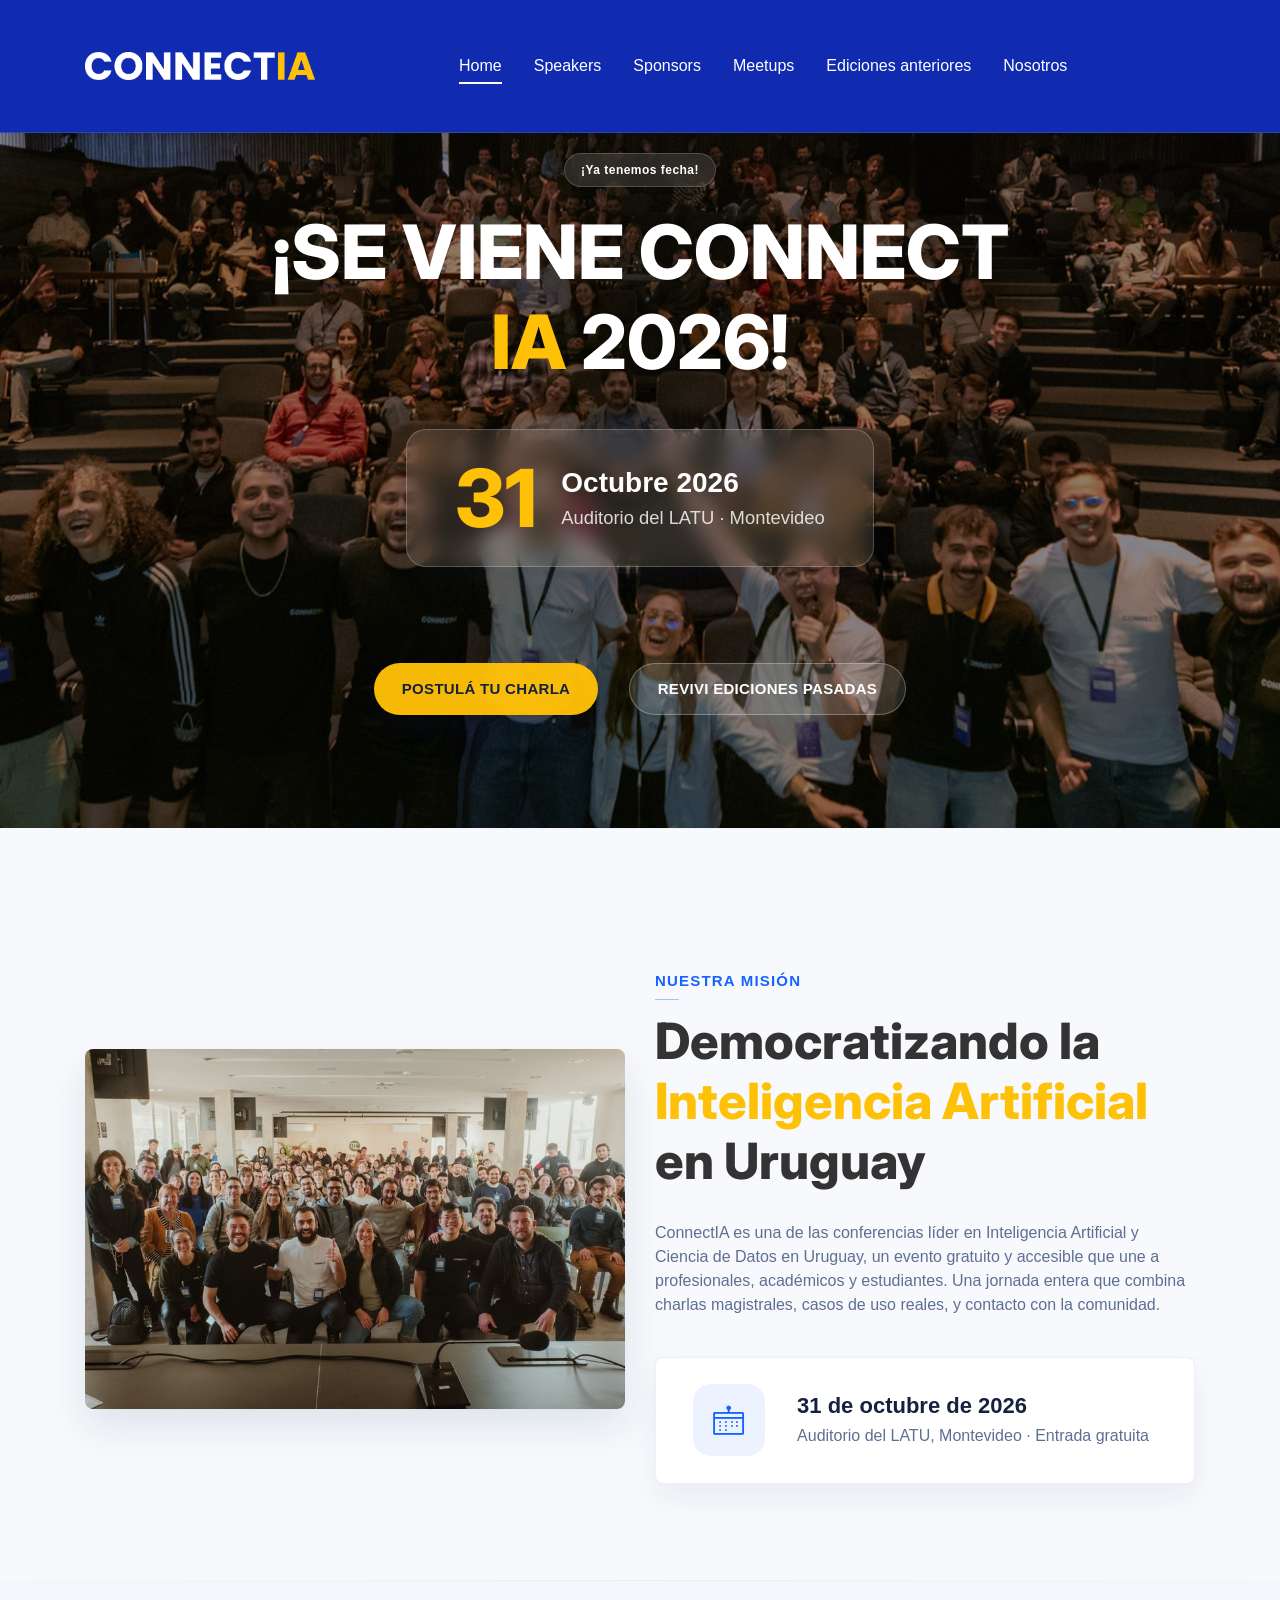
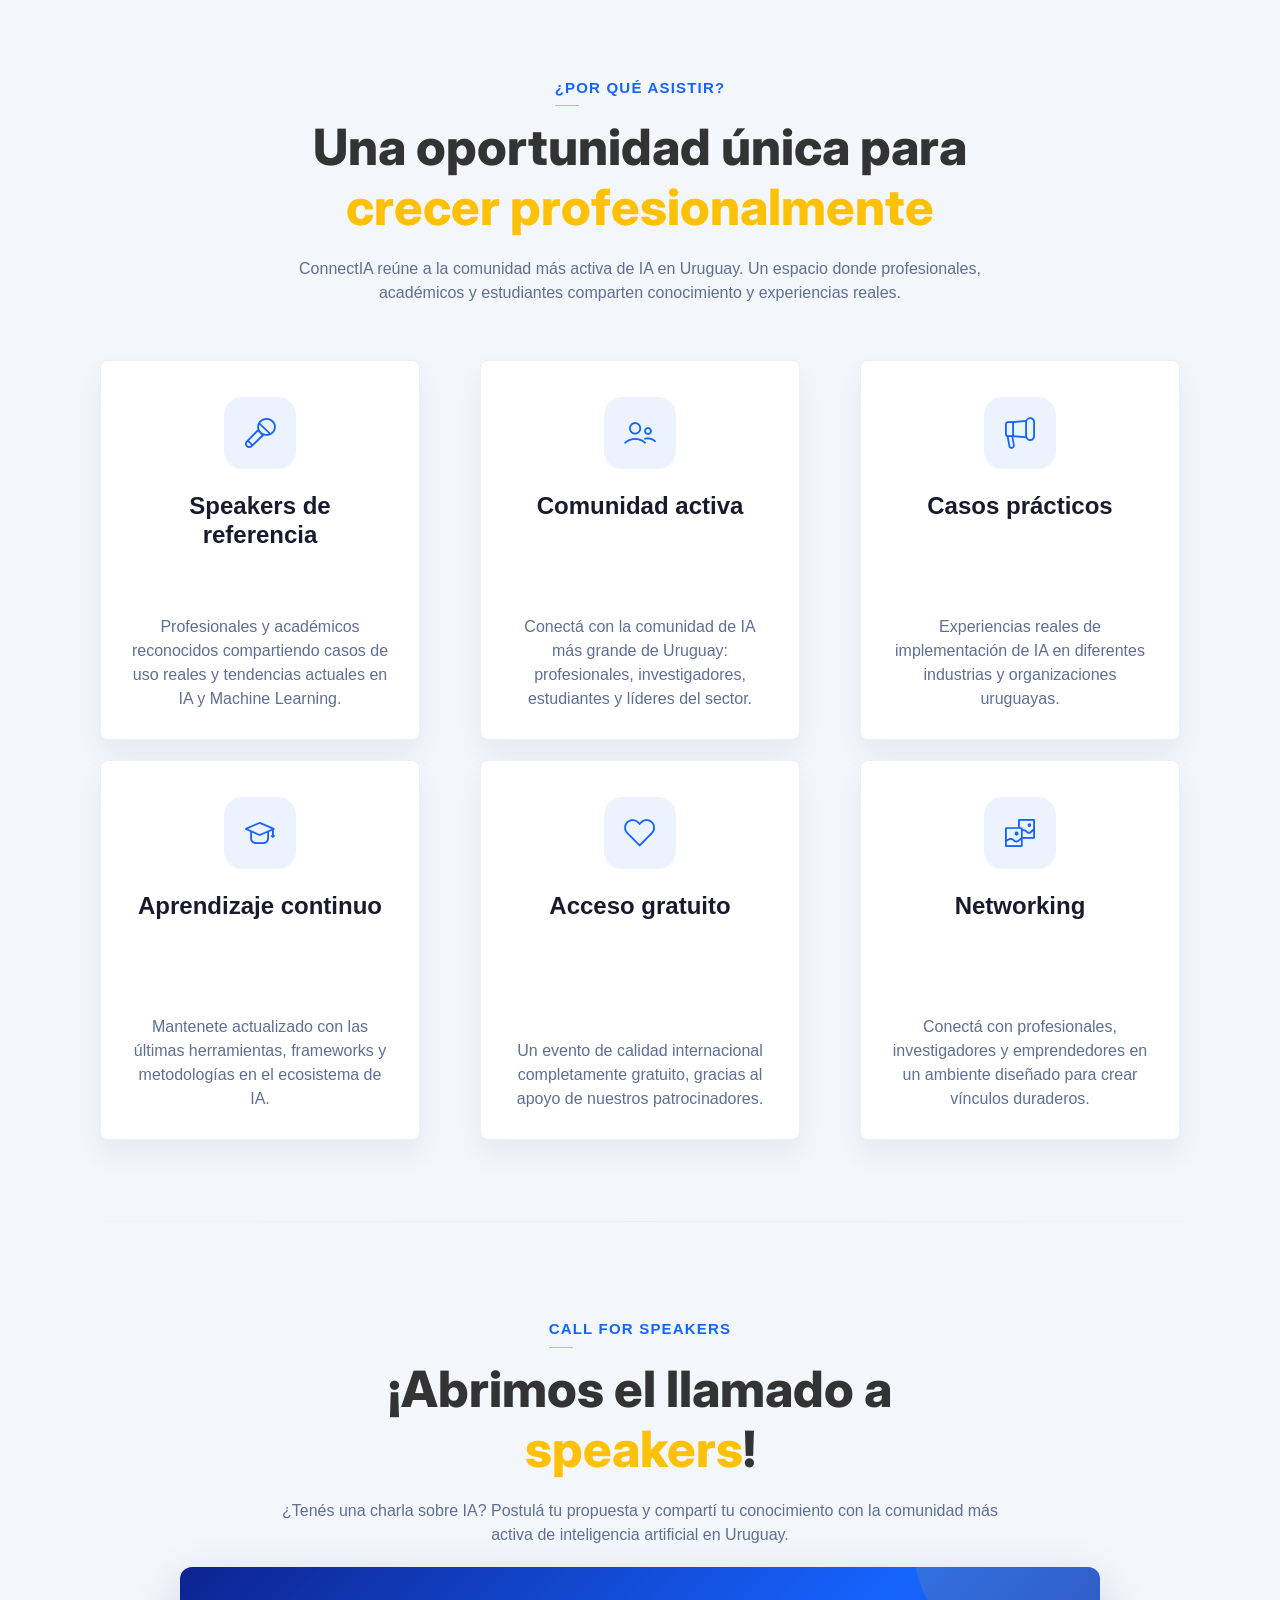
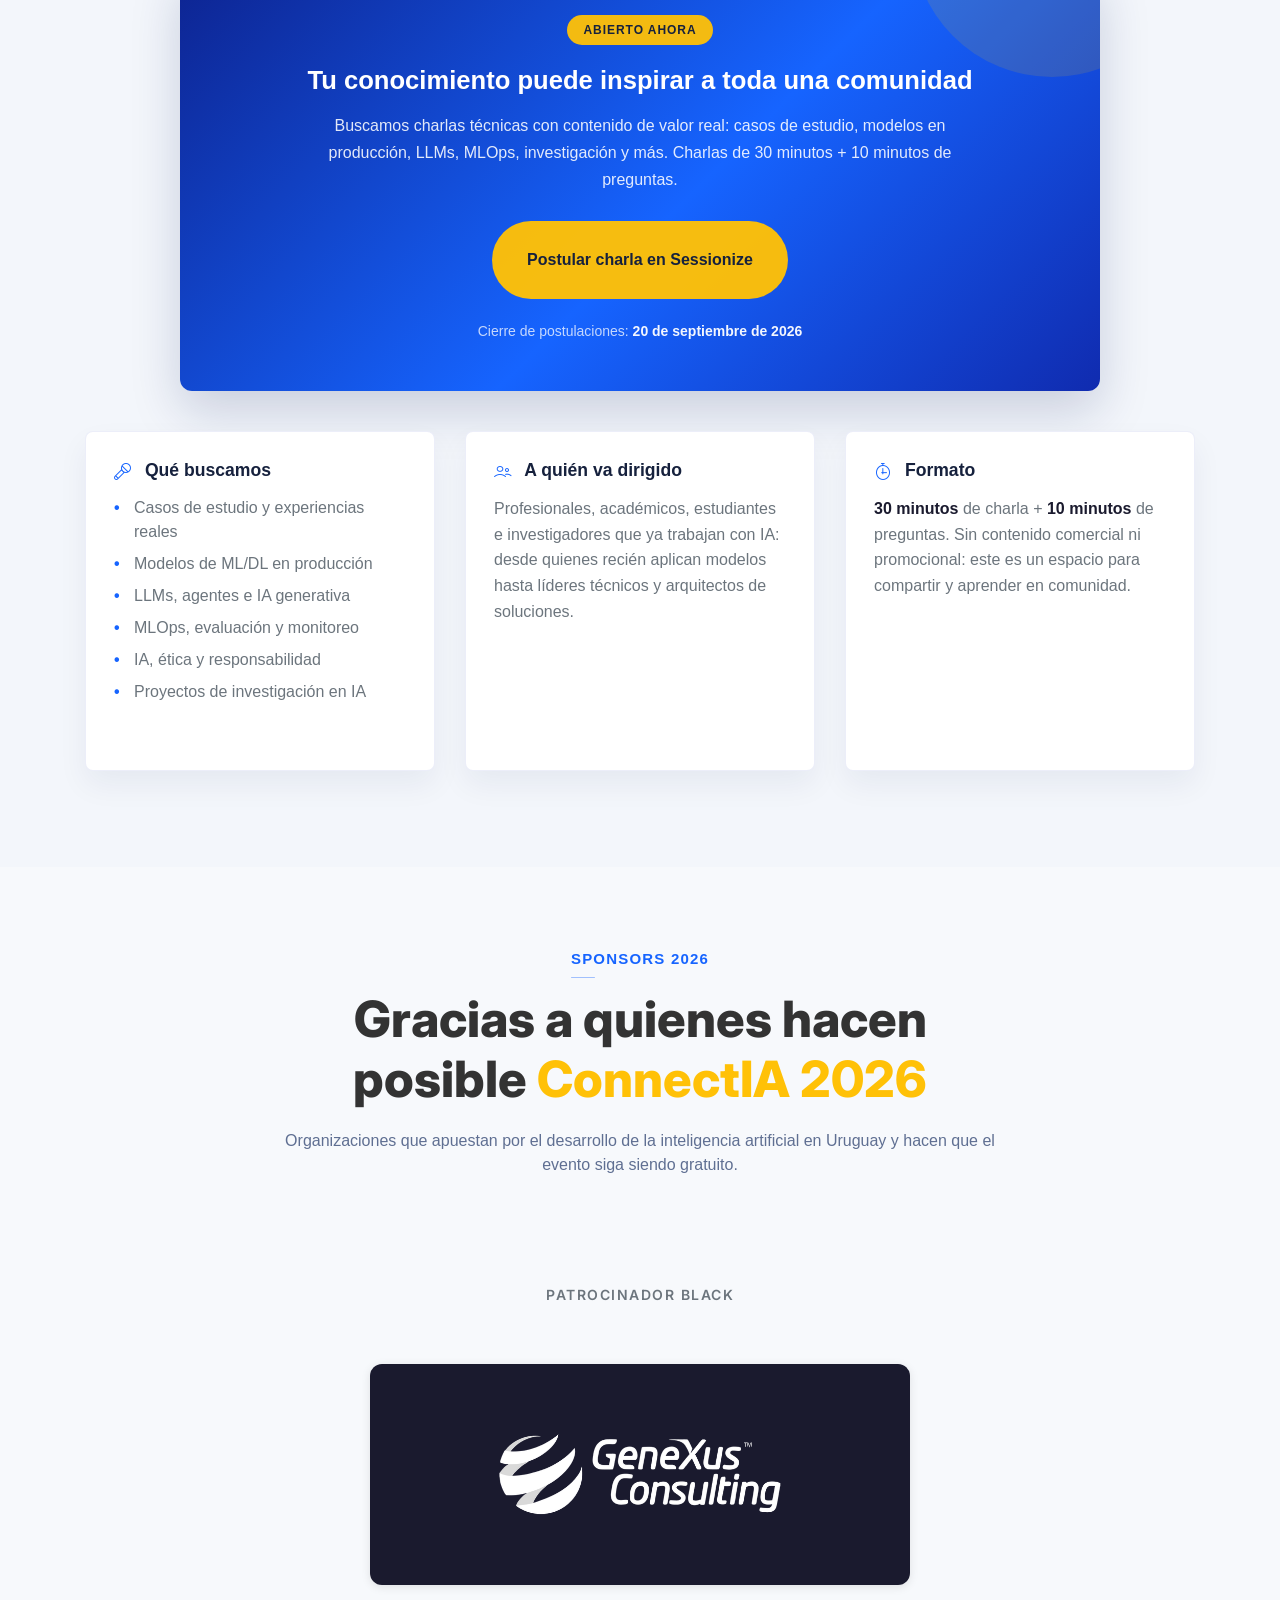
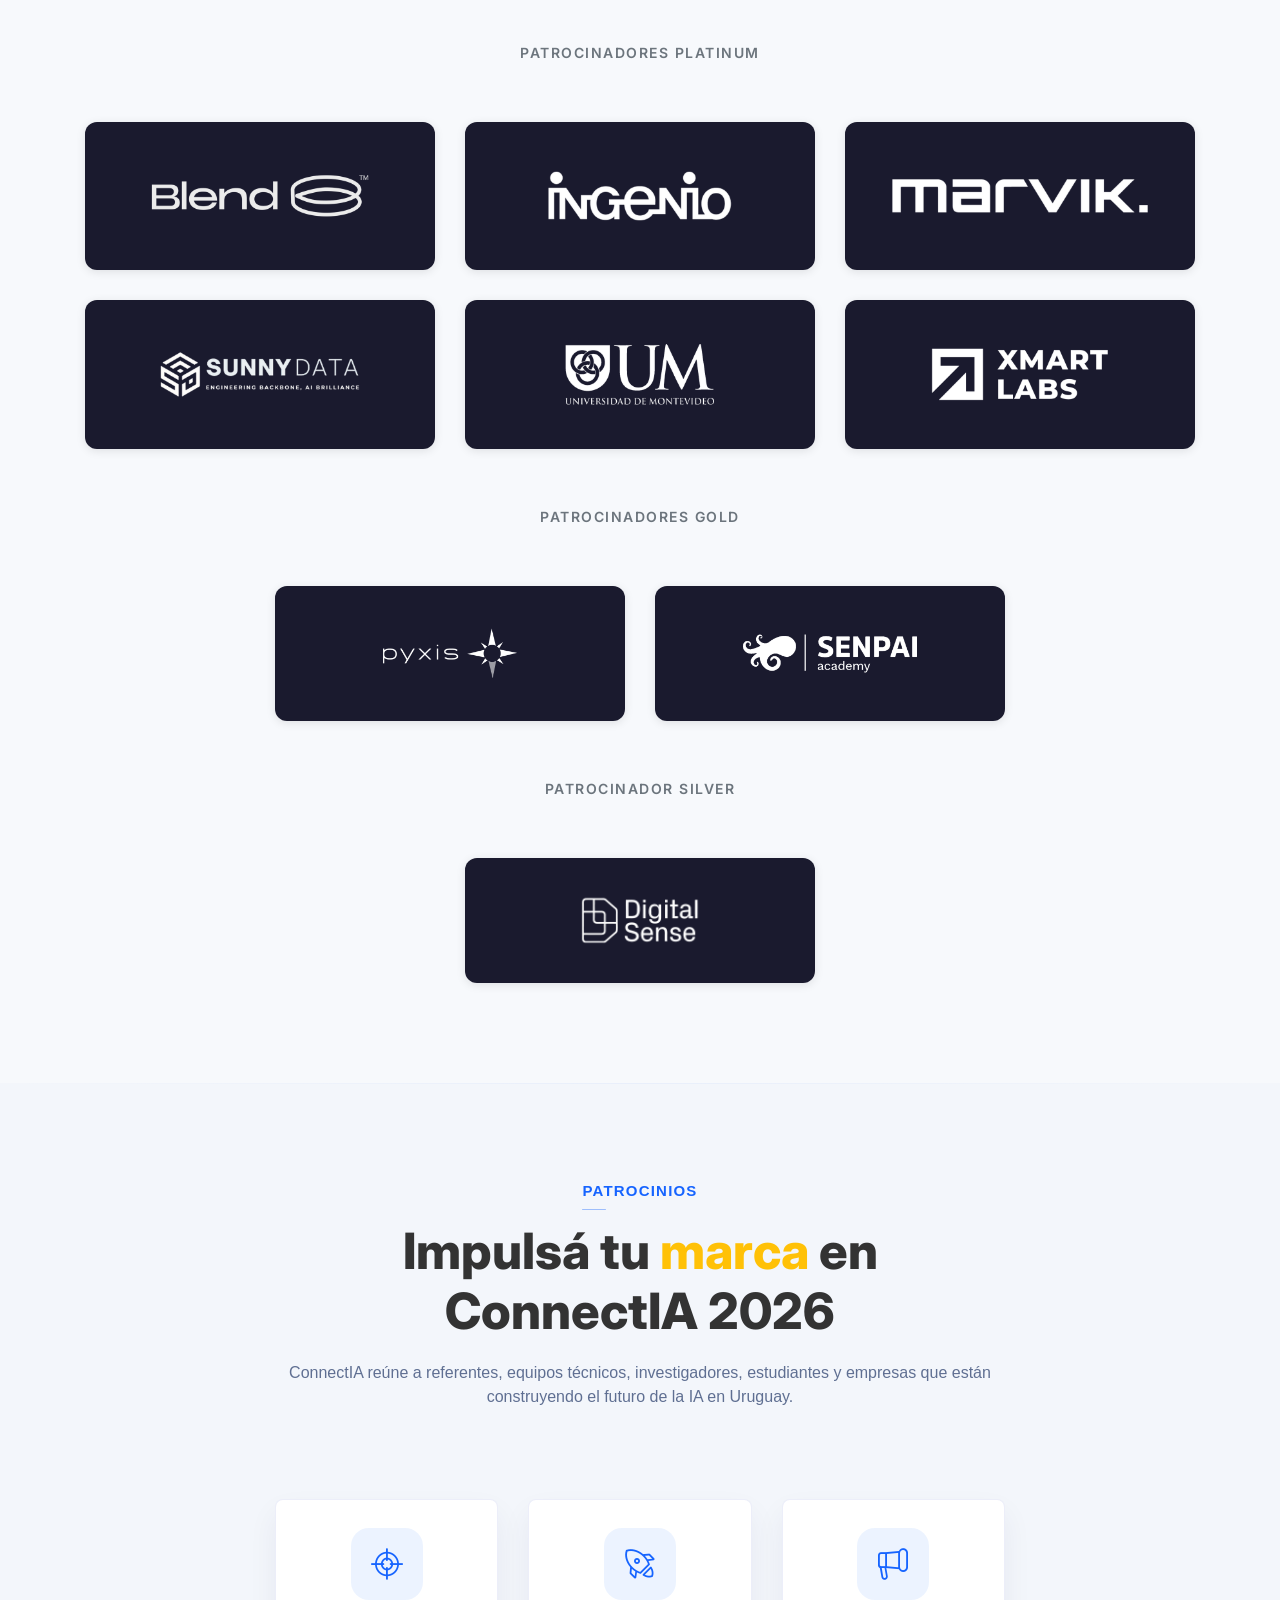
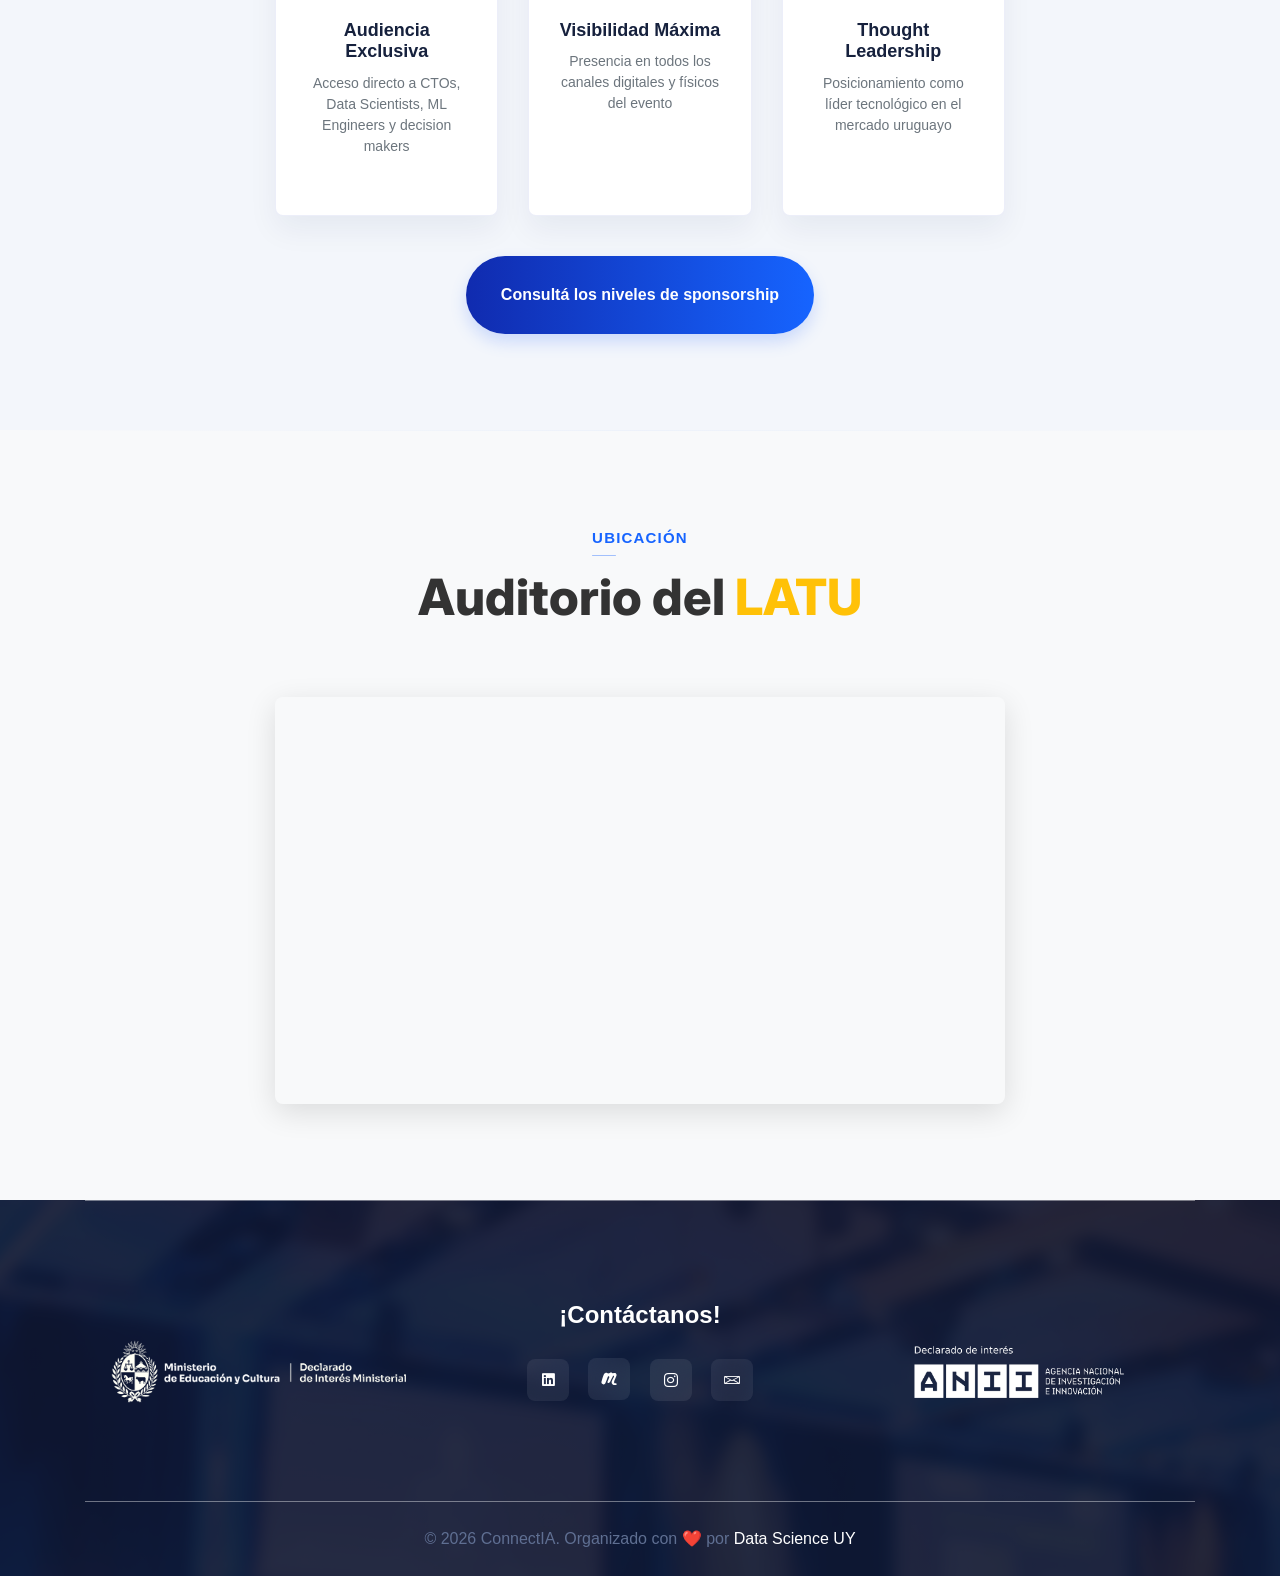
==== index.html @ dd1f97f2 "Added sponsors and 2025 album" ====
<!doctype html>
<html lang="en">

<head>

    <!--====== Required meta tags ======-->
    <meta charset="utf-8">
    <meta http-equiv="x-ua-compatible" content="ie=edge">
    <meta name="description" content="ConnectIA Conference - El evento más importante de IA en Uruguay">
    <meta name="viewport" content="width=device-width, initial-scale=1, shrink-to-fit=no">

    <!--====== Title ======-->
    <title>ConnectIA 2026</title>

    <!--====== Favicon Icon ======-->
    <link rel="shortcut icon" href="assets/images/favicon.png" type="image/png">

    <!--====== Bootstrap css ======-->
    <link rel="stylesheet" href="assets/css/bootstrap.min.css">

    <!--====== Flaticon css ======-->
    <link rel="stylesheet" href="assets/css/flaticon.css">

    <!--====== Line Icons css ======-->
    <link rel="stylesheet" href="assets/css/LineIcons.css">

    <!--====== Animate css ======-->
    <link rel="stylesheet" href="assets/css/animate.css">

    <!--====== Magnific Popup css ======-->
    <link rel="stylesheet" href="assets/css/magnific-popup.css">

    <!--====== Slick css ======-->
    <link rel="stylesheet" href="assets/css/slick.css">

    <!--====== Default css ======-->
    <link rel="stylesheet" href="assets/css/default.css">

    <!--====== Style css ======-->
    <link rel="stylesheet" href="assets/css/style.css">

    <!--====== Modern CSS ======-->
    <link rel="stylesheet" href="assets/css/modern.css">

    <!-- Google Fonts -->
    <link href="https://fonts.googleapis.com/css2?family=Inter:wght@300;400;500;600;700;800&amp;display=swap" rel="stylesheet">

</head>

<body>

    <!--====== PRELOADER PART START ======-->

    <div class="preloader">
        <div class="loader">
            <div class="ytp-spinner">
                <div class="ytp-spinner-container">
                    <div class="ytp-spinner-rotator">
                        <div class="ytp-spinner-left">
                            <div class="ytp-spinner-circle"></div>
                        </div>
                        <div class="ytp-spinner-right">
                            <div class="ytp-spinner-circle"></div>
                        </div>
                    </div>
                </div>
            </div>
        </div>
    </div>

    <!--====== PRELOADER PART ENDS ======-->

    <!--====== HEADER PART START ======-->

    <header class="header-area modern-header">
        <div class="navbar-area navbar-two">
            <div class="container">
                <div class="row">
                    <div class="col-lg-12">
                        <nav class="navbar navbar-expand-lg">
                            <a class="navbar-brand" href="index.html">
                                <img src="assets/images/logo.png" alt="ConnectIA Logo">
                            </a>

                            <button class="navbar-toggler" type="button" data-toggle="collapse" data-target="#navbarTwo" aria-controls="navbarTwo" aria-expanded="false" aria-label="Toggle navigation">
                                <span class="toggler-icon"></span>
                                <span class="toggler-icon"></span>
                                <span class="toggler-icon"></span>
                            </button>

                            <div class="collapse navbar-collapse sub-menu-bar" id="navbarTwo">
                                <ul class="navbar-nav m-auto">
                                    <li class="nav-item">
                                        <a class="page-scroll" href="#home">Home</a>
                                    </li>
                                    <li class="nav-item">
                                        <a class="page-scroll" href="#speakers">Speakers</a>
                                    </li>
                                    <li class="nav-item">
                                        <a class="page-scroll" href="#sponsors">Sponsors</a>
                                    </li>
                                    <li class="nav-item">
                                        <a href="meetups.html">Meetups</a>
                                    </li>
                                    <li class="nav-item">
                                        <a href="ediciones-anteriores.html" style="white-space: nowrap">Ediciones anteriores</a>
                                    </li>
                                    <li class="nav-item">
                                        <a href="nosotros.html">Nosotros</a>
                                    </li>
                                </ul>
                            </div>
                        </nav>
                            </div>
                    </div>
            </div>
        </div>

        <div id="home" class="header-content-area modern-hero home-hero bg_cover d-flex align-items-center" style="background-image: url(assets/images/headers/home.png); background-size: cover; background-position: center;">
            <div class="container">
                <div class="row justify-content-center">
                    <div class="col-lg-10">
                        <div class="header-content text-center">
                            <div class="hero-badge mt-40">
                                <span class="badge-text">¡Ya tenemos fecha!</span>
                            </div>

                            <h1 class="header-title modern-title">¡Se viene Connect<span class="highlight">IA</span> 2026!</h1>

                            <div class="event-date-display wow fadeInUp" data-wow-duration="1s">
                                <div class="date-day">31</div>
                                <div class="date-details">
                                    <span class="date-month">Octubre 2026</span>
                                    <span class="date-location">Auditorio del LATU · Montevideo</span>
                                </div>
                            </div>

                            <ul class="header-btn">
                                <li><a class="main-btn modern-btn hero-cta" href="#speakers">POSTULÁ TU CHARLA</a></li>
                                <li><a class="main-btn modern-btn hero-cta hero-cta-secondary" href="ediciones-anteriores.html">REVIVI EDICIONES PASADAS</a></li>
                            </ul>
                        </div>
                    </div>
                </div>
            </div>
        </div>
    </header>

    <!--====== HEADER PART ENDS ======-->

    <!--====== ABOUT PART START ======-->

    <section id="about" class="about-area modern-section pb-130 pt-80">
        <div class="container">
            <div class="row align-items-center">
                <div class="col-lg-6">
                    <div class="about-image mt-50 wow fadeInLeft" data-wow-duration="1s">
                        <div class="image-wrapper">
                            <img src="assets/images/2024-optimized/ConnecIA2024(83of111) (1).jpg" alt="Sobre ConnectIA" class="width-200 height-200">
                   
                        </div>
                    </div>
                </div>
                <div class="col-lg-6">
                    <div class="about-content mt-45 wow fadeInRight" data-wow-duration="1s">
                        <div class="section-title">
                            <span class="section-subtitle">Nuestra misión</span>
                            <h2 class="title modern-title">Democratizando la <span class="highlight">Inteligencia Artificial</span> en Uruguay</h2>
                        </div>

                        <p class="text mt-30">ConnectIA es una de las conferencias líder en Inteligencia Artificial y Ciencia de Datos en Uruguay, un evento gratuito y accesible que une a profesionales, académicos y estudiantes. Una jornada entera que combina charlas magistrales, casos de uso reales, y contacto con la comunidad.</p>

                        <div class="event-info mt-40">
                            <div class="info-card">
                                <div class="info-icon" style="margin: 0 auto; ">
                                    <i class="lni-calendar"></i>
                                </div>
                                <div class="info-content" style="margin: 10px 20px;">
                                    <h4>31 de octubre de 2026</h4>
                                    <p>Auditorio del LATU, Montevideo · Entrada gratuita</p>
                                </div>
                            </div>
                        </div>
                    </div>
                </div>
            </div>
        </div>
    </section>

    <!--====== ABOUT PART ENDS ======-->

    <!--====== FEATURES PART START ======-->
    <section class="features-area modern-section pt-115 pb-130 gray-bg">
        <div class="container">
            <div class="row justify-content-center">
                <div class="col-lg-8">
                    <div class="section-title text-center pb-20">
                        <span class="section-subtitle">¿Por qué asistir?</span>
                        <h2 class="title modern-title">Una oportunidad única para <span class="highlight">crecer profesionalmente</span></h2>
                        <p class="text">ConnectIA reúne a la comunidad más activa de IA en Uruguay. Un espacio donde profesionales, académicos y estudiantes comparten conocimiento y experiencias reales.</p>
                </div>
                </div>
            </div>
            <div class="row justify-content-center">
                <div class="col-lg-4 col-md-6 col-sm-8 mt-20">
                    <div class="single-features modern-card text-center mt-30 wow fadeIn" data-wow-duration="1s" data-wow-delay="0s">
                        <div class="features-icon mb-10">
                            <i class="lni-microphone"></i>
                        </div>
                        <div class="features-content">
                            <h4 class="features-title"><a href="#">Speakers de referencia</a></h4>
                            <p class="text">Profesionales y académicos reconocidos compartiendo casos de uso reales y tendencias actuales en IA y Machine Learning.</p>
                        </div>
                </div>
                </div>
                <div class="col-lg-4 col-md-6 col-sm-8 mt-20">
                    <div class="single-features modern-card text-center mt-30 wow fadeIn" data-wow-duration="1s" data-wow-delay="0.6s">
                        <div class="features-icon mb-10">
                            <i class="lni-users"></i>
                        </div>
                        <div class="features-content">
                            <h4 class="features-title"><a href="#">Comunidad activa</a></h4>
                            <p class="text">Conectá con la comunidad de IA más grande de Uruguay: profesionales, investigadores, estudiantes y líderes del sector.</p>
                        </div>
                </div>
                </div>
                <div class="col-lg-4 col-md-6 col-sm-8 mt-20">
                    <div class="single-features modern-card text-center mt-30 wow fadeIn" data-wow-duration="1s" data-wow-delay="0.6s">
                        <div class="features-icon mb-10">
                            <i class="lni-bullhorn"></i>
                        </div>
                        <div class="features-content">
                            <h4 class="features-title"><a href="#">Casos prácticos</a></h4>
                            <p class="text">Experiencias reales de implementación de IA en diferentes industrias y organizaciones uruguayas.</p>
                        </div>
                </div>
                </div>
                <div class="col-lg-4 col-md-6 col-sm-8 mt-20">
                    <div class="single-features modern-card text-center mt-30 wow fadeIn" data-wow-duration="1s" data-wow-delay="0.6s">
                        <div class="features-icon mb-10">
                            <i class="lni-graduation"></i>
                        </div>
                        <div class="features-content">
                            <h4 class="features-title"><a href="#">Aprendizaje continuo</a></h4>
                            <p class="text">Mantenete actualizado con las últimas herramientas, frameworks y metodologías en el ecosistema de IA.</p>
                        </div>
                </div>
                </div>
                <div class="col-lg-4 col-md-6 col-sm-8 mt-20">
                    <div class="single-features modern-card text-center mt-30 wow fadeIn" data-wow-duration="1s" data-wow-delay="0.6s">
                        <div class="features-icon mb-10">
                            <i class="lni-heart"></i>
                        </div>
                        <div class="features-content">
                            <h4 class="features-title"><a href="#">Acceso gratuito</a></h4>
                            <p class="text">Un evento de calidad internacional completamente gratuito, gracias al apoyo de nuestros patrocinadores.</p>
                        </div>
                    </div>
                </div>
                <div class="col-lg-4 col-md-6 col-sm-8 mt-20">
                    <div class="single-features modern-card text-center mt-30 wow fadeIn" data-wow-duration="1s" data-wow-delay="0.6s">
                        <div class="features-icon mb-10">
                            <i class="lni-gallery"></i>
                        </div>
                        <div class="features-content">
                            <h4 class="features-title"><a href="#">Networking</a></h4>
                            <p class="text">Conectá con profesionales, investigadores y emprendedores en un ambiente diseñado para crear vínculos duraderos.</p>
                        </div>
                    </div>
                </div>
            </div>
        </div>
    </section>
    <!--====== FEATURES PART ENDS ======-->

    <!--====== CALL FOR SPEAKERS PART START ======-->
    <section id="speakers" class="call-for-speakers-area modern-section pt-115 pb-130 gray-bg">
        <div class="container">
            <div class="row justify-content-center">
                <div class="col-lg-8">
                    <div class="section-title text-center pb-20">
                        <span class="section-subtitle">Call for Speakers</span>
                        <h2 class="title modern-title">¡Abrimos el llamado a <span class="highlight">speakers</span>!</h2>
                        <p class="text">¿Tenés una charla sobre IA? Postulá tu propuesta y compartí tu conocimiento con la comunidad más activa de inteligencia artificial en Uruguay.</p>
                    </div>
                </div>
            </div>

            <div class="row justify-content-center">
                <div class="col-lg-10">
                    <div class="cfs-banner wow fadeInUp" data-wow-duration="1s">
                        <div class="cfs-badge">Abierto ahora</div>
                        <h3 class="cfs-title">Tu conocimiento puede inspirar a toda una comunidad</h3>
                        <p class="cfs-text">Buscamos charlas técnicas con contenido de valor real: casos de estudio, modelos en producción, LLMs, MLOps, investigación y más. Charlas de 30 minutos + 10 minutos de preguntas.</p>
                        <a class="main-btn modern-btn cfs-cta" href="https://sessionize.com/connectia2026" target="_blank" rel="noopener noreferrer">Postular charla en Sessionize</a>
                        <p class="cfs-deadline">Cierre de postulaciones: <strong>20 de septiembre de 2026</strong></p>
                    </div>
                </div>
            </div>

            <div class="call-details row justify-content-center mt-40">
                <div class="col-lg-4 col-md-6">
                    <div class="detail-card wow fadeIn" data-wow-duration="1s" data-wow-delay="0.05s">
                        <h5><i class="lni-microphone"></i> Qué buscamos</h5>
                        <ul>
                            <li>Casos de estudio y experiencias reales</li>
                            <li>Modelos de ML/DL en producción</li>
                            <li>LLMs, agentes e IA generativa</li>
                            <li>MLOps, evaluación y monitoreo</li>
                            <li>IA, ética y responsabilidad</li>
                            <li>Proyectos de investigación en IA</li>
                        </ul>
                    </div>
                </div>
                <div class="col-lg-4 col-md-6">
                    <div class="detail-card wow fadeIn" data-wow-duration="1s" data-wow-delay="0.15s">
                        <h5><i class="lni-users"></i> A quién va dirigido</h5>
                        <p>Profesionales, académicos, estudiantes e investigadores que ya trabajan con IA: desde quienes recién aplican modelos hasta líderes técnicos y arquitectos de soluciones.</p>
                    </div>
                </div>
                <div class="col-lg-4 col-md-6">
                    <div class="detail-card wow fadeIn" data-wow-duration="1s" data-wow-delay="0.25s">
                        <h5><i class="lni-timer"></i> Formato</h5>
                        <p><strong>30 minutos</strong> de charla + <strong>10 minutos</strong> de preguntas. Sin contenido comercial ni promocional: este es un espacio para compartir y aprender en comunidad.</p>
                    </div>
                </div>
            </div>
        </div>
    </section>
    <!--====== CALL FOR SPEAKERS PART ENDS ======-->

    <!--====== SPONSORS 2026 PART START ======-->
    <section id="sponsors" class="sponsors-area sponsors-2026 pt-80 pb-100">
        <div class="container">
            <div class="row justify-content-center">
                <div class="col-lg-8">
                    <div class="section-title text-center pb-50">
                        <span class="section-subtitle">Sponsors 2026</span>
                        <h2 class="title modern-title">Gracias a quienes hacen posible <span class="highlight">ConnectIA 2026</span></h2>
                        <p class="text">Organizaciones que apuestan por el desarrollo de la inteligencia artificial en Uruguay y hacen que el evento siga siendo gratuito.</p>
                    </div>
                </div>
            </div> <!-- row -->

            <!-- Black Level (Patrocinador Principal) -->
            <div class="sponsor-tier sponsor-tier--black">
                <h3 class="tier-title">Patrocinador Black</h3>
                <div class="row justify-content-center">
                    <div class="col-lg-6 col-md-8">
                        <a class="sponsor-tile" href="https://www.genexusconsulting.com" target="_blank" rel="noopener">
                            <img src="assets/images/2026_sponsors/web/genexus_consulting.png" alt="GeneXus Consulting">
                        </a>
                    </div>
                </div>
            </div>

            <!-- Platinum Level (Patrocinadores Preferentes) -->
            <div class="sponsor-tier sponsor-tier--platinum">
                <h3 class="tier-title">Patrocinadores Platinum</h3>
                <div class="row justify-content-center">
                    <div class="col-lg-4 col-md-6">
                        <a class="sponsor-tile" href="https://www.blend360.com/" target="_blank" rel="noopener">
                            <img src="assets/images/2026_sponsors/web/blend.png" alt="Blend">
                        </a>
                    </div>
                    <div class="col-lg-4 col-md-6">
                        <div class="sponsor-tile">
                            <img src="assets/images/2026_sponsors/web/ingenio.png" alt="Ingenio">
                        </div>
                    </div>
                    <div class="col-lg-4 col-md-6">
                        <a class="sponsor-tile" href="https://marvik.ai/" target="_blank" rel="noopener">
                            <img src="assets/images/2026_sponsors/web/marvik.png" alt="Marvik">
                        </a>
                    </div>
                    <div class="col-lg-4 col-md-6">
                        <a class="sponsor-tile" href="https://www.sunnydata.ai/" target="_blank" rel="noopener">
                            <img src="assets/images/2026_sponsors/web/sunny_data.png" alt="SunnyData">
                        </a>
                    </div>
                    <div class="col-lg-4 col-md-6">
                        <a class="sponsor-tile" href="https://www.um.edu.uy" target="_blank" rel="noopener">
                            <img src="assets/images/2026_sponsors/web/um.png" alt="Universidad de Montevideo">
                        </a>
                    </div>
                    <div class="col-lg-4 col-md-6">
                        <a class="sponsor-tile" href="https://xmartlabs.com/" target="_blank" rel="noopener">
                            <img src="assets/images/2026_sponsors/web/xmartlabs.png" alt="Xmartlabs">
                        </a>
                    </div>
                </div>
            </div>

            <!-- Gold Level (Patrocinadores Asociados) -->
            <div class="sponsor-tier sponsor-tier--gold">
                <h3 class="tier-title">Patrocinadores Gold</h3>
                <div class="row justify-content-center">
                    <div class="col-lg-4 col-md-6">
                        <a class="sponsor-tile" href="https://pyxis.tech/" target="_blank" rel="noopener">
                            <img src="assets/images/2026_sponsors/web/pyxis.png" alt="Pyxis">
                        </a>
                    </div>
                    <div class="col-lg-4 col-md-6">
                        <a class="sponsor-tile" href="https://www.senpaiacademy.com" target="_blank" rel="noopener">
                            <img src="assets/images/2026_sponsors/web/senpai.png" alt="Senpai Academy">
                        </a>
                    </div>
                </div>
            </div>

            <!-- Silver Level (Colaborador) -->
            <div class="sponsor-tier sponsor-tier--silver">
                <h3 class="tier-title">Patrocinador Silver</h3>
                <div class="row justify-content-center">
                    <div class="col-lg-4 col-md-6">
                        <a class="sponsor-tile" href="https://www.digitalsense.ai" target="_blank" rel="noopener">
                            <img src="assets/images/2026_sponsors/web/digital_sense.png" alt="Digital Sense">
                        </a>
                    </div>
                </div>
            </div>
        </div> <!-- container -->
    </section>
    <!--====== SPONSORS 2026 PART ENDS ======-->

    <!--====== SER SPONSOR PART START ======-->
    <div id="sponsor" class="client-area modern-section pt-115 pb-130 gray-bg">
        <div class="container">
            <div class="row justify-content-center">
                <div class="col-lg-8">
                    <div class="section-title text-center pb-50">
                        <span class="section-subtitle">Patrocinios</span>
                        <h2 class="title modern-title">Impulsá tu <span class="highlight">marca</span> en ConnectIA 2026</h2>
                        <p class="text">ConnectIA reúne a referentes, equipos técnicos, investigadores, estudiantes y empresas que están construyendo el futuro de la IA en Uruguay.</p>
                    </div>
                    
                    <div class="sponsor-benefits">
                        <div class="row">
                            <div class="col-md-4">
                                <div class="benefit-card">
                                    <div class="benefit-icon">
                                        <i class="lni-target"></i>
                </div>
                                    <div class="benefit-content">
                                        <h5>Audiencia Exclusiva</h5>
                                        <p>Acceso directo a CTOs, Data Scientists, ML Engineers y decision makers</p>
                                    </div>
                                </div>
                            </div>
                            <div class="col-md-4">
                                <div class="benefit-card">
                                    <div class="benefit-icon">
                                        <i class="lni-rocket"></i>
                                    </div>
                                    <div class="benefit-content">
                                        <h5>Visibilidad Máxima</h5>
                                        <p>Presencia en todos los canales digitales y físicos del evento</p>
                                    </div>
                                </div>
                            </div>
                            <div class="col-md-4">
                                <div class="benefit-card">
                                    <div class="benefit-icon">
                                        <i class="lni-bullhorn"></i>
                                    </div>
                                    <div class="benefit-content">
                                        <h5>Thought Leadership</h5>
                                        <p>Posicionamiento como líder tecnológico en el mercado uruguayo</p>
                                    </div>
                                </div>
                            </div>
                        </div>
                    </div>
                </div>
                
                <div class="col-lg-8 mt-40">
                    <div class="section-title text-center">
                        <a class="main-btn main-btn-2 modern-btn" href="mailto:info@connectia.uy">Consultá los niveles de sponsorship</a>
                    </div>
                </div>
            </div>
        </div> <!-- container -->
    </div>
    <!--====== SER SPONSOR PART ENDS ======-->

    <!--====== COUNTER PART START ======-->

    <!--====== COUNTER PART ENDS ======-->

    <!--====== EVENT SCHEDULE PART START ======-->

    <!--====== EVENT SCHEDULE PART ENDS ======-->

    <!--====== LOCATION PART START ======-->
    <section id="location" class="location-area modern-section pt-115 pb-130">
        <div class="container">
            <div class="row justify-content-center">
                <div class="col-lg-8">
                    <div class="section-title text-center pb-50">
                        <span class="section-subtitle">Ubicación</span>
                        <h2 class="title modern-title">Auditorio del <span class="highlight">LATU</span></h2>
                    </div>
                </div>
            </div>
            
            <div class="row justify-content-center">
                <div class="col-lg-8">
                    <div class="location-map">
                        <div class="map-container">
                            <iframe src="https://www.google.com/maps/embed?pb=!1m18!1m12!1m3!1d3273.069281939222!2d-56.080474163784764!3d-34.87960652937529!2m3!1f0!2f0!3f0!3m2!1i1024!2i768!4f13.1!3m3!1m2!1s0x959f80fcfb86d9ed%3A0x8fed80dbcd8c6f53!2sLATU%20-%20Laboratorio%20Tecnol%C3%B3gico%20del%20Uruguay!5e0!3m2!1sen!2suy!4v1759263746701!5m2!1sen!2suy" width="600" height="450" style="border:0;" allowfullscreen="" loading="lazy" referrerpolicy="no-referrer-when-downgrade"></iframe>
                        </div>
                        
                    </div>
                </div>
            </div>
        </div>
    </section>
    <!--====== LOCATION PART ENDS ======-->
    
    <!--====== FOOTER PART START ======-->

    <section id="footer" class="footer-area modern-footer bg_cover" style="background-image: url(assets/images/footer.jpg)">
        <!-- footer subscribe
        <div class="footer-subscribe-area pt-120 pb-130">
            <div class="container">
                <div class="row justify-content-center">
                    <div class="col-lg-8">
                        <div class="footer-subscribe text-center">
                            <h2 class="subscribe-title">Subscribe Now</h2>
                            <div class="subscribe-form mt-45">
                                <form action="#">
                                    <input type="email" placeholder="Enter Your Email">
                                    <button class="main-btn">Subscribe Now</button>
                                </form>
                            </div>
                        </div>
                    </div>
                </div>
            </div>
        </div>
        -->
        
        <div class="footer-widget">
            <div class="container">
                <div class="widget pt-60 pb-80">
                    <div class="row align-items-center">
                        <div class="col-lg-4">
                            <img src="assets/images/logoMec2.png" alt="Declarado de interés ministerial" style="height: 80px; width: auto; margin: 0 auto; margin-top: 60px; display: block;">
                        </div>
                        <div class="col-lg-4">
                            <div class="footer-contact mt-40">
                                <h5 class="f-title" style="font-size: 24px;text-align: center; margin-bottom: 28px;">¡Contáctanos!</h5>
                                <ul class="social" style="display: block; margin: 20px auto; width: fit-content;">
                                    <li><a target="_blank" href="https://www.linkedin.com/company/connectiauy/"><i class="lni-linkedin-original"></i></a></li>
                                    <li><a href="https://www.meetup.com/montevideo-applied-data-science-and-big-data/"><svg height="16" viewBox="-23.1 0 997.9 826.1" width="16" xmlns="http://www.w3.org/2000/svg">
                                                <path d="m879 678.2c37.4 5.2 74.3 10.3 80.2 47.9 15.6 100-178.3 62.8-222.7 41.1-69.5-34.1-111.7-112-93.6-188.9 6.9-29.7 44.6-106.7 80-179.2 33.2-67.9 64.4-131.8 66.8-149.2 4.8-36.9-14.8-40-27.1-40.6-15.8-.8-28.3 6.9-43.8 30.3-9.8 14.7-88.6 171-141.2 275.5-23.9 47.3-42.3 84-46.7 92.1-24.8 46.8-56 58.1-87.3 56.4-45.8-2.4-66.7-26.9-60.1-71 1.8-11.8 24.1-66.4 48.2-125.4 28.4-69.8 59.5-145.8 62.3-165.2 3.2-22.1-1.2-45.5-23-56.7-22-11.3-47.8 5.9-55.6 19-5.1 8.6-40.3 98.1-77.4 192.5-41 104.1-84.3 214.1-92.3 228.6-26.4 48.2-54.3 63.5-96.2 65.5-99.1 4.7-172.6-76.9-140.2-176.8 2.7-8.3 8.1-26.6 15.6-51.6 32.7-109.6 103.3-346.5 142.6-416.5 32.5-57.8 122.8-101.6 185.4-74.5 20.5 8.9 46.1 21.1 65.4 30.4 11.2 5.4 20.3 9.7 25.1 11.9 26.8 11.9 55.3-14.8 70.6-29.2 2.2-2 4.1-3.8 5.7-5.2q2.3-2 4.5-4c11.4-10 22.7-19.9 36.6-25.8 15.7-6.8 40.4-9.6 59.5-6.8 19.2 2.8 30.6 10.1 37.7 15.8 11.8 9.4 19.8 17.1 29.9 26.8l6.2 5.9c18.4 17.5 32 9.2 41.9 3.2l2.6-1.5.5-.3c17.1-10 30.9-18 81.8-17.1 52.9.9 113.7 19.9 126.4 110.1 6.8 48.7-31.7 134.6-71.7 223.9-42.4 94.5-86.4 192.8-80 254.4 4.6 43.3 44.2 48.8 83.4 54.2z" fill="#ffffff"></path>
                                            </svg></a></li>
                                    <li><a target="_blank" href="https://www.instagram.com/connectiauy/"><i class="lni-instagram-original"></i></a></li>
                                    <li><a target="_blank" href="mailto:info@connectia.uy"><i class="lni-envelope"></i></a></li>
                                </ul>
                            </div>
                        </div>
                        <div class="col-lg-4">
                            <img src="assets/images/anii-apoyo.png" alt="Declarado de interés por la ANII" style="height: 80px; width: auto; margin: 0 auto; margin-top: 60px; display: block;">
                        </div>
                    </div>
                </div>
            </div>
        </div>
        
        <div class="footer-copyright">
            <div class="container">
                <div class="row">
                    <div class="col-lg-12">
                        <div class="copyright text-center">
                            <p class="text">© 2026 ConnectIA. Organizado con ❤️ por <a href="https://data-science-uy.github.io/" target="_blank">Data Science UY</a></p>
                    </div>
                    </div>
                </div>
            </div>
        </div>
    </section>

    <!--====== FOOTER PART ENDS ======-->
    
    <!--====== BACK TOP TOP PART START ======-->

    <a href="#" class="back-to-top modern-back-to-top"><i class="lni-chevron-up"></i></a>

    <!--====== BACK TOP TOP PART ENDS ======--> 

    <!--====== PART START ======-->

<!--
    <section class="">
        <div class="container">
            <div class="row">
                <div class="col-lg-">
                    
                </div>
            </div>
        </div>
    </section>
-->

    <!--====== PART ENDS ======-->

    <!-- row -->










    <!--====== jquery js ======-->
    <script src="assets/js/vendor/modernizr-3.6.0.min.js"></script>
    <script src="assets/js/vendor/jquery-1.12.4.min.js"></script>

    <!--====== Bootstrap js ======-->
    <script src="assets/js/bootstrap.min.js"></script>
    <script src="assets/js/popper.min.js"></script>

    <!--====== Counter Up js ======-->
    <script src="assets/js/waypoints.min.js"></script>
    <script src="assets/js/jquery.counterup.min.js"></script>

    <!--====== Slick js ======-->
    <script src="assets/js/slick.min.js"></script>

    <!--====== Magnific Popup js ======-->
    <script src="assets/js/jquery.magnific-popup.min.js"></script>

    <!--====== Scrolling Nav js ======-->
    <script src="assets/js/jquery.easing.min.js"></script>
    <script src="assets/js/scrolling-nav.js"></script>

    <!--====== Countdown js ======-->
    <script src="assets/js/jquery.countdown.min.js"></script>

    <!--====== wow js ======-->
    <script src="assets/js/wow.min.js"></script>

    <!--====== Ajax Contact js ======-->
    <script src="assets/js/ajax-contact.js"></script>

    <!--====== Main js ======-->
    <script src="assets/js/main.js"></script>

</body>

</html>
---- assets/css/flaticon.css ----
/*
  	Flaticon icon font: Flaticon
  	Creation date: 17/07/2019 12:06
  	*/

@font-face {
  font-family: "Flaticon";
  src: url("../fonts/Flaticon.eot");
  src: url("../fonts/Flaticon.eot?#iefix") format("embedded-opentype"),
       url("../fonts/Flaticon.woff2") format("woff2"),
       url("../fonts/Flaticon.woff") format("woff"),
       url("../fonts/Flaticon.ttf") format("truetype"),
       url("../fonts/Flaticon.svg#Flaticon") format("svg");
  font-weight: normal;
  font-style: normal;
}

@media screen and (-webkit-min-device-pixel-ratio:0) {
  @font-face {
    font-family: "Flaticon";
    src: url("../fonts/Flaticon.svg#Flaticon") format("svg");
  }
}

[class^="flaticon-"]:before, [class*=" flaticon-"]:before,
[class^="flaticon-"]:after, [class*=" flaticon-"]:after {   
    font-family: Flaticon;
    font-style: normal;
}

.flaticon-microphone:before { content: "\f100"; }
.flaticon-coffee-cup:before { content: "\f101"; }
.flaticon-chair:before { content: "\f102"; }
.flaticon-dollar-sing:before { content: "\f103"; }
.flaticon-karaoke:before { content: "\f104"; }
.flaticon-team:before { content: "\f105"; }
.flaticon-calendar:before { content: "\f106"; }
.flaticon-creative:before { content: "\f107"; }
.flaticon-network:before { content: "\f108"; }
.flaticon-laugh:before { content: "\f109"; }
---- assets/css/default.css ----
/* Deafult Margin & Padding */
/*-- Margin Top --*/
.mt-5 {
	margin-top: 5px;
}
.mt-10 {
	margin-top: 10px;
}
.mt-15 {
	margin-top: 15px;
}
.mt-20 {
	margin-top: 20px;
}
.mt-25 {
	margin-top: 25px;
}
.mt-30 {
	margin-top: 30px;
}
.mt-35 {
	margin-top: 35px;
}
.mt-40 {
	margin-top: 40px;
}
.mt-45 {
	margin-top: 45px;
}
.mt-50 {
	margin-top: 50px;
}
.mt-55 {
	margin-top: 55px;
}
.mt-60 {
	margin-top: 60px;
}
.mt-65 {
	margin-top: 65px;
}
.mt-70 {
	margin-top: 70px;
}
.mt-75 {
	margin-top: 75px;
}
.mt-80 {
	margin-top: 80px;
}
.mt-85 {
	margin-top: 85px;
}
.mt-90 {
	margin-top: 90px;
}
.mt-95 {
	margin-top: 95px;
}
.mt-100 {
	margin-top: 100px;
}
.mt-105 {
	margin-top: 105px;
}
.mt-110 {
	margin-top: 110px;
}
.mt-115 {
	margin-top: 115px;
}
.mt-120 {
	margin-top: 120px;
}
.mt-125 {
	margin-top: 125px;
}
.mt-130 {
	margin-top: 130px;
}
.mt-135 {
	margin-top: 135px;
}
.mt-140 {
	margin-top: 140px;
}
.mt-145 {
	margin-top: 145px;
}
.mt-150 {
	margin-top: 150px;
}
.mt-155 {
	margin-top: 155px;
}
.mt-160 {
	margin-top: 160px;
}
.mt-165 {
	margin-top: 165px;
}
.mt-170 {
	margin-top: 170px;
}
.mt-175 {
	margin-top: 175px;
}
.mt-180 {
	margin-top: 180px;
}
.mt-185 {
	margin-top: 185px;
}
.mt-190 {
	margin-top: 190px;
}
.mt-195 {
	margin-top: 195px;
}
.mt-200 {
	margin-top: 200px;
}
/*-- Margin Bottom --*/

.mb-5 {
	margin-bottom: 5px;
}
.mb-10 {
	margin-bottom: 10px;
}
.mb-15 {
	margin-bottom: 15px;
}
.mb-20 {
	margin-bottom: 20px;
}
.mb-25 {
	margin-bottom: 25px;
}
.mb-30 {
	margin-bottom: 30px;
}
.mb-35 {
	margin-bottom: 35px;
}
.mb-40 {
	margin-bottom: 40px;
}
.mb-45 {
	margin-bottom: 45px;
}
.mb-50 {
	margin-bottom: 50px;
}
.mb-55 {
	margin-bottom: 55px;
}
.mb-60 {
	margin-bottom: 60px;
}
.mb-65 {
	margin-bottom: 65px;
}
.mb-70 {
	margin-bottom: 70px;
}
.mb-75 {
	margin-bottom: 75px;
}
.mb-80 {
	margin-bottom: 80px;
}
.mb-85 {
	margin-bottom: 85px;
}
.mb-90 {
	margin-bottom: 90px;
}
.mb-95 {
	margin-bottom: 95px;
}
.mb-100 {
	margin-bottom: 100px;
}
.mb-105 {
	margin-bottom: 105px;
}
.mb-110 {
	margin-bottom: 110px;
}
.mb-115 {
	margin-bottom: 115px;
}
.mb-120 {
	margin-bottom: 120px;
}
.mb-125 {
	margin-bottom: 125px;
}
.mb-130 {
	margin-bottom: 130px;
}
.mb-135 {
	margin-bottom: 135px;
}
.mb-140 {
	margin-bottom: 140px;
}
.mb-145 {
	margin-bottom: 145px;
}
.mb-150 {
	margin-bottom: 150px;
}
.mb-155 {
	margin-bottom: 155px;
}
.mb-160 {
	margin-bottom: 160px;
}
.mb-165 {
	margin-bottom: 165px;
}
.mb-170 {
	margin-bottom: 170px;
}
.mb-175 {
	margin-bottom: 175px;
}
.mb-180 {
	margin-bottom: 180px;
}
.mb-185 {
	margin-bottom: 185px;
}
.mb-190 {
	margin-bottom: 190px;
}
.mb-195 {
	margin-bottom: 195px;
}
.mb-200 {
	margin-bottom: 200px;
}
/*-- margin left --*/
.ml-5 {
	margin-left: 5px;
}
.ml-10 {
	margin-left: 10px;
}
.ml-15 {
	margin-left: 15px;
}
.ml-20 {
	margin-left: 20px;
}
.ml-25 {
	margin-left: 25px;
}
.ml-30 {
	margin-left: 30px;
}
.ml-35 {
	margin-left: 35px;
}
.ml-40 {
	margin-left: 40px;
}
.ml-45 {
	margin-left: 45px;
}
.ml-50 {
	margin-left: 50px;
}
.ml-55 {
	margin-left: 55px;
}
.ml-60 {
	margin-left: 60px;
}
.ml-65 {
	margin-left: 65px;
}
.ml-70 {
	margin-left: 70px;
}
.ml-75 {
	margin-left: 75px;
}
.ml-80 {
	margin-left: 80px;
}
.ml-85 {
	margin-left: 85px;
}
.ml-90 {
	margin-left: 90px;
}
.ml-95 {
	margin-left: 95px;
}
.ml-100 {
	margin-left: 100px;
}
.ml-105 {
	margin-left: 105px;
}
.ml-110 {
	margin-left: 110px;
}
.ml-115 {
	margin-left: 115px;
}
.ml-120 {
	margin-left: 120px;
}
.ml-125 {
	margin-left: 125px;
}
.ml-130 {
	margin-left: 130px;
}
.ml-135 {
	margin-left: 135px;
}
.ml-140 {
	margin-left: 140px;
}
.ml-145 {
	margin-left: 145px;
}
.ml-150 {
	margin-left: 150px;
}
.ml-155 {
	margin-left: 155px;
}
.ml-160 {
	margin-left: 160px;
}
.ml-165 {
	margin-left: 165px;
}
.ml-170 {
	margin-left: 170px;
}
.ml-175 {
	margin-left: 175px;
}
.ml-180 {
	margin-left: 180px;
}
.ml-185 {
	margin-left: 185px;
}
.ml-190 {
	margin-left: 190px;
}
.ml-195 {
	margin-left: 195px;
}
.ml-200 {
	margin-left: 200px;
}
/*-- margin right --*/
.mr-5 {
	margin-right: 5px;
}
.mr-10 {
	margin-right: 10px;
}
.mr-15 {
	margin-right: 15px;
}
.mr-20 {
	margin-right: 20px;
}
.mr-25 {
	margin-right: 25px;
}
.mr-30 {
	margin-right: 30px;
}
.mr-35 {
	margin-right: 35px;
}
.mr-40 {
	margin-right: 40px;
}
.mr-45 {
	margin-right: 45px;
}
.mr-50 {
	margin-right: 50px;
}
.mr-55 {
	margin-right: 55px;
}
.mr-60 {
	margin-right: 60px;
}
.mr-65 {
	margin-right: 65px;
}
.mr-70 {
	margin-right: 70px;
}
.mr-75 {
	margin-right: 75px;
}
.mr-80 {
	margin-right: 80px;
}
.mr-85 {
	margin-right: 85px;
}
.mr-90 {
	margin-right: 90px;
}
.mr-95 {
	margin-right: 95px;
}
.mr-100 {
	margin-right: 100px;
}
.mr-105 {
	margin-right: 105px;
}
.mr-110 {
	margin-right: 110px;
}
.mr-115 {
	margin-right: 115px;
}
.mr-120 {
	margin-right: 120px;
}
.mr-125 {
	margin-right: 125px;
}
.mr-130 {
	margin-right: 130px;
}
.mr-135 {
	margin-right: 135px;
}
.mr-140 {
	margin-right: 140px;
}
.mr-145 {
	margin-right: 145px;
}
.mr-150 {
	margin-right: 150px;
}
.mr-155 {
	margin-right: 155px;
}
.mr-160 {
	margin-right: 160px;
}
.mr-165 {
	margin-right: 165px;
}
.mr-170 {
	margin-right: 170px;
}
.mr-175 {
	margin-right: 175px;
}
.mr-180 {
	margin-right: 180px;
}
.mr-185 {
	margin-right: 185px;
}
.mr-190 {
	margin-right: 190px;
}
.mr-195 {
	margin-right: 195px;
}
.mr-200 {
	margin-right: 200px;
}


/*-- Padding Top --*/

.pt-5 {
	padding-top: 5px;
}
.pt-10 {
	padding-top: 10px;
}
.pt-15 {
	padding-top: 15px;
}
.pt-20 {
	padding-top: 20px;
}
.pt-25 {
	padding-top: 25px;
}
.pt-30 {
	padding-top: 30px;
}
.pt-35 {
	padding-top: 35px;
}
.pt-40 {
	padding-top: 40px;
}
.pt-45 {
	padding-top: 45px;
}
.pt-50 {
	padding-top: 50px;
}
.pt-55 {
	padding-top: 55px;
}
.pt-60 {
	padding-top: 60px;
}
.pt-65 {
	padding-top: 65px;
}
.pt-70 {
	padding-top: 70px;
}
.pt-75 {
	padding-top: 75px;
}
.pt-80 {
	padding-top: 80px;
}
.pt-85 {
	padding-top: 85px;
}
.pt-90 {
	padding-top: 90px;
}
.pt-95 {
	padding-top: 95px;
}
.pt-100 {
	padding-top: 100px;
}
.pt-105 {
	padding-top: 105px;
}
.pt-110 {
	padding-top: 110px;
}
.pt-115 {
	padding-top: 115px;
}
.pt-120 {
	padding-top: 120px;
}
.pt-125 {
	padding-top: 125px;
}
.pt-130 {
	padding-top: 130px;
}
.pt-135 {
	padding-top: 135px;
}
.pt-140 {
	padding-top: 140px;
}
.pt-145 {
	padding-top: 145px;
}
.pt-150 {
	padding-top: 150px;
}
.pt-155 {
	padding-top: 155px;
}
.pt-160 {
	padding-top: 160px;
}
.pt-165 {
	padding-top: 165px;
}
.pt-170 {
	padding-top: 170px;
}
.pt-175 {
	padding-top: 175px;
}
.pt-180 {
	padding-top: 180px;
}
.pt-185 {
	padding-top: 185px;
}
.pt-190 {
	padding-top: 190px;
}
.pt-195 {
	padding-top: 195px;
}
.pt-200 {
	padding-top: 200px;
}
/*-- Padding Bottom --*/

.pb-5 {
	padding-bottom: 5px;
}
.pb-10 {
	padding-bottom: 10px;
}
.pb-15 {
	padding-bottom: 15px;
}
.pb-20 {
	padding-bottom: 20px;
}
.pb-25 {
	padding-bottom: 25px;
}
.pb-30 {
	padding-bottom: 30px;
}
.pb-35 {
	padding-bottom: 35px;
}
.pb-40 {
	padding-bottom: 40px;
}
.pb-45 {
	padding-bottom: 45px;
}
.pb-50 {
	padding-bottom: 50px;
}
.pb-55 {
	padding-bottom: 55px;
}
.pb-60 {
	padding-bottom: 60px;
}
.pb-65 {
	padding-bottom: 65px;
}
.pb-70 {
	padding-bottom: 70px;
}
.pb-75 {
	padding-bottom: 75px;
}
.pb-80 {
	padding-bottom: 80px;
}
.pb-85 {
	padding-bottom: 85px;
}
.pb-90 {
	padding-bottom: 90px;
}
.pb-95 {
	padding-bottom: 95px;
}
.pb-100 {
	padding-bottom: 100px;
}
.pb-105 {
	padding-bottom: 105px;
}
.pb-110 {
	padding-bottom: 110px;
}
.pb-115 {
	padding-bottom: 115px;
}
.pb-120 {
	padding-bottom: 120px;
}
.pb-125 {
	padding-bottom: 125px;
}
.pb-130 {
	padding-bottom: 130px;
}
.pb-135 {
	padding-bottom: 135px;
}
.pb-140 {
	padding-bottom: 140px;
}
.pb-145 {
	padding-bottom: 145px;
}
.pb-150 {
	padding-bottom: 150px;
}
.pb-155 {
	padding-bottom: 155px;
}
.pb-160 {
	padding-bottom: 160px;
}
.pb-165 {
	padding-bottom: 165px;
}
.pb-170 {
	padding-bottom: 170px;
}
.pb-175 {
	padding-bottom: 175px;
}
.pb-180 {
	padding-bottom: 180px;
}
.pb-185 {
	padding-bottom: 185px;
}
.pb-190 {
	padding-bottom: 190px;
}
.pb-195 {
	padding-bottom: 195px;
}
.pb-200 {
	padding-bottom: 200px;
}

/*-- Padding left --*/

.pl-0 {
	padding-left: 0px;
}
.pl-5 {
	padding-left: 5px;
}
.pl-10 {
	padding-left: 10px;
}
.pl-15 {
	padding-left: 15px;
}
.pl-20 {
	padding-left: 20px;
}
.pl-25 {
	padding-left: 25px;
}
.pl-30 {
	padding-left: 30px;
}
.pl-35 {
	padding-left: 35px;
}
.pl-40 {
	padding-left: 40px;
}
.pl-45 {
	padding-left: 45px;
}
.pl-50 {
	padding-left: 50px;
}
.pl-55 {
	padding-left: 55px;
}
.pl-60 {
	padding-left: 60px;
}
.pl-65 {
	padding-left: 65px;
}
.pl-70 {
	padding-left: 70px;
}
.pl-75 {
	padding-left: 75px;
}
.pl-80 {
	padding-left: 80px;
}
.pl-85 {
	padding-left: 85px;
}
.pl-90 {
	padding-left: 90px;
}
.pl-100 {
	padding-left: 100px;
}
.pl-105 {
	padding-left: 105px;
}
.pl-110 {
	padding-left: 110px;
}
.pl-115 {
	padding-left: 115px;
}
.pl-120 {
	padding-left: 120px;
}
.pl-125 {
	padding-left: 125px;
}
/*-- Padding right --*/

.pr-0 {
	padding-right: 0px;
}
.pr-5 {
	padding-right: 5px;
}
.pr-10 {
	padding-right: 10px;
}
.pr-15 {
	padding-right: 15px;
}
.pr-20 {
	padding-right: 20px;
}
.pr-25 {
	padding-right: 25px;
}
.pr-30 {
	padding-right: 30px;
}
.pr-35 {
	padding-right: 35px;
}
.pr-40 {
	padding-right: 40px;
}
.pr-45 {
	padding-right: 45px;
}
.pr-50 {
	padding-right: 50px;
}
.pr-55 {
	padding-right: 55px;
}
.pr-60 {
	padding-right: 60px;
}
.pr-65 {
	padding-right: 65px;
}
.pr-70 {
	padding-right: 70px;
}
.pr-75 {
	padding-right: 75px;
}
.pr-80 {
	padding-right: 80px;
}
.pr-85 {
	padding-right: 85px;
}
.pr-90 {
	padding-right: 90px;
}
.pr-95 {
	padding-right: 95px;
}
.pr-100 {
	padding-right: 100px;
}
.pr-105 {
	padding-right: 105px;
}
/* Background Color */

.gray-bg {
	background: #f5f8ff;
}
.white-bg {
	background: #fff;
}
.black-bg {
	background: #222;
}
/* Color */

.white {
	color: #fff;
}
.black {
	color: #222;
}
/* black overlay */

[data-overlay] {
	position: relative;
}
[data-overlay]::before {
	background: #000 none repeat scroll 0 0;
	content: "";
	height: 100%;
	left: 0;
	position: absolute;
	top: 0;
	width: 100%;
	z-index: 1;
}
[data-overlay="3"]::before {
	opacity: 0.3;
}
[data-overlay="4"]::before {
	opacity: 0.4;
}
[data-overlay="5"]::before {
	opacity: 0.5;
}
[data-overlay="6"]::before {
	opacity: 0.6;
}
[data-overlay="7"]::before {
	opacity: 0.7;
}
[data-overlay="8"]::before {
	opacity: 0.8;
}
[data-overlay="9"]::before {
	opacity: 0.9;
}
---- assets/css/style.css ----
/*-----------------------------------------------------------------------------------

    Template Name: Eventify - Event and Conference Template
    Template URI: graygrids.com
    Description: Eventify - Event and Conference Template
    Author: GrayGrids
    Author URI: graygrids.com
    Version: 1.0

-----------------------------------------------------------------------------------

    CSS INDEX
    ===================

    01. Theme default CSS
	02. Header
    03. Hero
	04. Footer

-----------------------------------------------------------------------------------*/
/*===========================
    1. COMMON css 
===========================*/
li a svg path {
  fill: white; /* Default color */
  transition: fill 0.3s ease;
}

.single-sponsor {
  display: flex;
  justify-content: center;
  align-items: center;
}
.sponsor-logo {
  width: 75%;
  max-width: 200px; /* Adjust the max width as needed */
  height: auto;
  display: flex;
  justify-content: center;
  align-items: center;
}

.customtextalign{

  align-items: center;
  display: flex;
  height: -webkit-fill-available;
}

li a:hover svg path {
  fill: #007bff; /* Hover color */
}
.features-area .features-row {
  display: flex;
  flex-wrap: wrap;
}

.single-features {
  display: flex;
  flex-direction: column;
  justify-content: space-between;
  flex: 1;
  min-height: 350px; /* Adjust this value based on your design needs */
  margin: 15px; /* Adjust spacing between cards */
  height:  94%;
}

.features-content {
  flex: 1;
  display: flex;
  flex-direction: column;
  justify-content: space-between;
}

@import url("https://fonts.googleapis.com/css?family=Poppins:400,500,600,700,800");
body {
  font-family: "Poppins", sans-serif;
  font-weight: normal;
  font-style: normal;
  color: #777777;
  overflow-x: hidden; }

* {
  margin: 0;
  padding: 0;
  -webkit-box-sizing: border-box;
  -moz-box-sizing: border-box;
  box-sizing: border-box; }

img {
  max-width: 100%; }

a:focus,
input:focus,
textarea:focus,
button:focus {
  text-decoration: none;
  outline: none; }

a:focus,
a:hover {
  text-decoration: none; }

i,
span,
a {
  display: inline-block; }

h1,
h2,
h3,
h4,
h5,
h6 {
  font-family: "Poppins", sans-serif;
  font-weight: 600;
  color: #1b273d;
  margin: 0px; }

h1 {
  font-size: 48px; }

h2 {
  font-size: 36px; }

h3 {
  font-size: 28px; }

h4 {
  font-size: 22px; }

h5 {
  font-size: 18px; }

h6 {
  font-size: 16px; }

ul, ol {
  margin: 0px;
  padding: 0px;
  list-style-type: none; }

p {
  font-size: 16px;
  font-weight: 400;
  line-height: 24px;
  color: #777777;
  margin: 0px; }

.bg_cover {
  background-position: center center;
  background-size: cover;
  background-repeat: no-repeat;
  width: 100%;
  height: 100%; }

/*===== All Button Style =====*/
.main-btn {
  display: inline-block;
  font-weight: 500;
  text-align: center;
  white-space: nowrap;
  vertical-align: middle;
  -webkit-user-select: none;
  -moz-user-select: none;
  -ms-user-select: none;
  user-select: none;
  padding: 0 40px;
  font-size: 16px;
  line-height: 48px;
  border-radius: 50px;
  color: #1863ff;
  cursor: pointer;
  z-index: 5;
  -webkit-transition: all 0.4s ease-out 0s;
  -moz-transition: all 0.4s ease-out 0s;
  -ms-transition: all 0.4s ease-out 0s;
  -o-transition: all 0.4s ease-out 0s;
  transition: all 0.4s ease-out 0s;
  background-color: #fff;
  border: 0; }
  .main-btn:hover {
    background-color: #fff;
    color: #1863ff;
    -webkit-box-shadow: 0px 5px 29px 0px rgba(0, 0, 0, 0.25);
    -moz-box-shadow: 0px 5px 29px 0px rgba(0, 0, 0, 0.25);
    box-shadow: 0px 5px 29px 0px rgba(0, 0, 0, 0.25); }
  .main-btn.main-btn-2 {
    background: -webkit-linear-gradient(left, #102baf 0%, #1664ff 50%, #102baf 100%);
    background: -o-linear-gradient(left, #102baf 0%, #1664ff 50%, #102baf 100%);
    background: linear-gradient(to right, #102baf 0%, #1664ff 50%, #102baf 100%);
    background-size: 200% auto;
    color: #fff;
    background-position: left center;
    -webkit-box-shadow: 0px 8px 16px 0px rgba(72, 127, 255, 0.23);
    -moz-box-shadow: 0px 8px 16px 0px rgba(72, 127, 255, 0.23);
    box-shadow: 0px 8px 16px 0px rgba(72, 127, 255, 0.23); }
    .main-btn.main-btn-2:hover {
      background-position: right center;
      color: #fff; }

/*===== All Section Title Style =====*/
.section-title .title {
  font-size: 50px; }
  @media (max-width: 767px) {
    .section-title .title {
      font-size: 30px; } }

.section-title .text {
  margin-top: 20px; }

/*===== All Preloader Style =====*/
.preloader {
  /* Body Overlay */
  position: fixed;
  top: 0;
  left: 0;
  display: table;
  height: 100%;
  width: 100%;
  /* Change Background Color */
  background: #fff;
  z-index: 99999; }
  .preloader .loader {
    display: table-cell;
    vertical-align: middle;
    text-align: center; }
    .preloader .loader .ytp-spinner {
      position: absolute;
      left: 50%;
      top: 50%;
      width: 64px;
      margin-left: -32px;
      z-index: 18;
      pointer-events: none; }
      .preloader .loader .ytp-spinner .ytp-spinner-container {
        pointer-events: none;
        position: absolute;
        width: 100%;
        padding-bottom: 100%;
        top: 50%;
        left: 50%;
        margin-top: -50%;
        margin-left: -50%;
        -webkit-animation: ytp-spinner-linspin 1568.23529647ms linear infinite;
        -moz-animation: ytp-spinner-linspin 1568.23529647ms linear infinite;
        -o-animation: ytp-spinner-linspin 1568.23529647ms linear infinite;
        animation: ytp-spinner-linspin 1568.23529647ms linear infinite; }
        .preloader .loader .ytp-spinner .ytp-spinner-container .ytp-spinner-rotator {
          position: absolute;
          width: 100%;
          height: 100%;
          -webkit-animation: ytp-spinner-easespin 5332ms cubic-bezier(0.4, 0, 0.2, 1) infinite both;
          -moz-animation: ytp-spinner-easespin 5332ms cubic-bezier(0.4, 0, 0.2, 1) infinite both;
          -o-animation: ytp-spinner-easespin 5332ms cubic-bezier(0.4, 0, 0.2, 1) infinite both;
          animation: ytp-spinner-easespin 5332ms cubic-bezier(0.4, 0, 0.2, 1) infinite both; }
          .preloader .loader .ytp-spinner .ytp-spinner-container .ytp-spinner-rotator .ytp-spinner-left {
            position: absolute;
            top: 0;
            left: 0;
            bottom: 0;
            overflow: hidden;
            right: 50%; }
          .preloader .loader .ytp-spinner .ytp-spinner-container .ytp-spinner-rotator .ytp-spinner-right {
            position: absolute;
            top: 0;
            right: 0;
            bottom: 0;
            overflow: hidden;
            left: 50%; }
    .preloader .loader .ytp-spinner-circle {
      box-sizing: border-box;
      position: absolute;
      width: 200%;
      height: 100%;
      border-style: solid;
      /* Spinner Color */
      border-color: #1863ff #1863ff #e6e6e6;
      border-radius: 50%;
      border-width: 6px; }
    .preloader .loader .ytp-spinner-left .ytp-spinner-circle {
      left: 0;
      right: -100%;
      border-right-color: #e6e6e6;
      -webkit-animation: ytp-spinner-left-spin 1333ms cubic-bezier(0.4, 0, 0.2, 1) infinite both;
      -moz-animation: ytp-spinner-left-spin 1333ms cubic-bezier(0.4, 0, 0.2, 1) infinite both;
      -o-animation: ytp-spinner-left-spin 1333ms cubic-bezier(0.4, 0, 0.2, 1) infinite both;
      animation: ytp-spinner-left-spin 1333ms cubic-bezier(0.4, 0, 0.2, 1) infinite both; }
    .preloader .loader .ytp-spinner-right .ytp-spinner-circle {
      left: -100%;
      right: 0;
      border-left-color: #e6e6e6;
      -webkit-animation: ytp-right-spin 1333ms cubic-bezier(0.4, 0, 0.2, 1) infinite both;
      -moz-animation: ytp-right-spin 1333ms cubic-bezier(0.4, 0, 0.2, 1) infinite both;
      -o-animation: ytp-right-spin 1333ms cubic-bezier(0.4, 0, 0.2, 1) infinite both;
      animation: ytp-right-spin 1333ms cubic-bezier(0.4, 0, 0.2, 1) infinite both; }

/* Preloader Animations */
@-webkit-keyframes ytp-spinner-linspin {
  to {
    -webkit-transform: rotate(360deg);
    -moz-transform: rotate(360deg);
    -ms-transform: rotate(360deg);
    -o-transform: rotate(360deg);
    transform: rotate(360deg); } }

@keyframes ytp-spinner-linspin {
  to {
    -webkit-transform: rotate(360deg);
    -moz-transform: rotate(360deg);
    -ms-transform: rotate(360deg);
    -o-transform: rotate(360deg);
    transform: rotate(360deg); } }

@-webkit-keyframes ytp-spinner-easespin {
  12.5% {
    -webkit-transform: rotate(135deg);
    -moz-transform: rotate(135deg);
    -ms-transform: rotate(135deg);
    -o-transform: rotate(135deg);
    transform: rotate(135deg); }
  25% {
    -webkit-transform: rotate(270deg);
    -moz-transform: rotate(270deg);
    -ms-transform: rotate(270deg);
    -o-transform: rotate(270deg);
    transform: rotate(270deg); }
  37.5% {
    -webkit-transform: rotate(405deg);
    -moz-transform: rotate(405deg);
    -ms-transform: rotate(405deg);
    -o-transform: rotate(405deg);
    transform: rotate(405deg); }
  50% {
    -webkit-transform: rotate(540deg);
    -moz-transform: rotate(540deg);
    -ms-transform: rotate(540deg);
    -o-transform: rotate(540deg);
    transform: rotate(540deg); }
  62.5% {
    -webkit-transform: rotate(675deg);
    -moz-transform: rotate(675deg);
    -ms-transform: rotate(675deg);
    -o-transform: rotate(675deg);
    transform: rotate(675deg); }
  75% {
    -webkit-transform: rotate(810deg);
    -moz-transform: rotate(810deg);
    -ms-transform: rotate(810deg);
    -o-transform: rotate(810deg);
    transform: rotate(810deg); }
  87.5% {
    -webkit-transform: rotate(945deg);
    -moz-transform: rotate(945deg);
    -ms-transform: rotate(945deg);
    -o-transform: rotate(945deg);
    transform: rotate(945deg); }
  to {
    -webkit-transform: rotate(1080deg);
    -moz-transform: rotate(1080deg);
    -ms-transform: rotate(1080deg);
    -o-transform: rotate(1080deg);
    transform: rotate(1080deg); } }

@keyframes ytp-spinner-easespin {
  12.5% {
    -webkit-transform: rotate(135deg);
    -moz-transform: rotate(135deg);
    -ms-transform: rotate(135deg);
    -o-transform: rotate(135deg);
    transform: rotate(135deg); }
  25% {
    -webkit-transform: rotate(270deg);
    -moz-transform: rotate(270deg);
    -ms-transform: rotate(270deg);
    -o-transform: rotate(270deg);
    transform: rotate(270deg); }
  37.5% {
    -webkit-transform: rotate(405deg);
    -moz-transform: rotate(405deg);
    -ms-transform: rotate(405deg);
    -o-transform: rotate(405deg);
    transform: rotate(405deg); }
  50% {
    -webkit-transform: rotate(540deg);
    -moz-transform: rotate(540deg);
    -ms-transform: rotate(540deg);
    -o-transform: rotate(540deg);
    transform: rotate(540deg); }
  62.5% {
    -webkit-transform: rotate(675deg);
    -moz-transform: rotate(675deg);
    -ms-transform: rotate(675deg);
    -o-transform: rotate(675deg);
    transform: rotate(675deg); }
  75% {
    -webkit-transform: rotate(810deg);
    -moz-transform: rotate(810deg);
    -ms-transform: rotate(810deg);
    -o-transform: rotate(810deg);
    transform: rotate(810deg); }
  87.5% {
    -webkit-transform: rotate(945deg);
    -moz-transform: rotate(945deg);
    -ms-transform: rotate(945deg);
    -o-transform: rotate(945deg);
    transform: rotate(945deg); }
  to {
    -webkit-transform: rotate(1080deg);
    -moz-transform: rotate(1080deg);
    -ms-transform: rotate(1080deg);
    -o-transform: rotate(1080deg);
    transform: rotate(1080deg); } }

@-webkit-keyframes ytp-spinner-left-spin {
  0% {
    -webkit-transform: rotate(130deg);
    -moz-transform: rotate(130deg);
    -ms-transform: rotate(130deg);
    -o-transform: rotate(130deg);
    transform: rotate(130deg); }
  50% {
    -webkit-transform: rotate(-5deg);
    -moz-transform: rotate(-5deg);
    -ms-transform: rotate(-5deg);
    -o-transform: rotate(-5deg);
    transform: rotate(-5deg); }
  to {
    -webkit-transform: rotate(130deg);
    -moz-transform: rotate(130deg);
    -ms-transform: rotate(130deg);
    -o-transform: rotate(130deg);
    transform: rotate(130deg); } }

@keyframes ytp-spinner-left-spin {
  0% {
    -webkit-transform: rotate(130deg);
    -moz-transform: rotate(130deg);
    -ms-transform: rotate(130deg);
    -o-transform: rotate(130deg);
    transform: rotate(130deg); }
  50% {
    -webkit-transform: rotate(-5deg);
    -moz-transform: rotate(-5deg);
    -ms-transform: rotate(-5deg);
    -o-transform: rotate(-5deg);
    transform: rotate(-5deg); }
  to {
    -webkit-transform: rotate(130deg);
    -moz-transform: rotate(130deg);
    -ms-transform: rotate(130deg);
    -o-transform: rotate(130deg);
    transform: rotate(130deg); } }

@-webkit-keyframes ytp-right-spin {
  0% {
    -webkit-transform: rotate(-130deg);
    -moz-transform: rotate(-130deg);
    -ms-transform: rotate(-130deg);
    -o-transform: rotate(-130deg);
    transform: rotate(-130deg); }
  50% {
    -webkit-transform: rotate(5deg);
    -moz-transform: rotate(5deg);
    -ms-transform: rotate(5deg);
    -o-transform: rotate(5deg);
    transform: rotate(5deg); }
  to {
    -webkit-transform: rotate(-130deg);
    -moz-transform: rotate(-130deg);
    -ms-transform: rotate(-130deg);
    -o-transform: rotate(-130deg);
    transform: rotate(-130deg); } }

@keyframes ytp-right-spin {
  0% {
    -webkit-transform: rotate(-130deg);
    -moz-transform: rotate(-130deg);
    -ms-transform: rotate(-130deg);
    -o-transform: rotate(-130deg);
    transform: rotate(-130deg); }
  50% {
    -webkit-transform: rotate(5deg);
    -moz-transform: rotate(5deg);
    -ms-transform: rotate(5deg);
    -o-transform: rotate(5deg);
    transform: rotate(5deg); }
  to {
    -webkit-transform: rotate(-130deg);
    -moz-transform: rotate(-130deg);
    -ms-transform: rotate(-130deg);
    -o-transform: rotate(-130deg);
    transform: rotate(-130deg); } }

/*===========================
    2.HEADER css 
===========================*/
.header-area {
  padding-left: 15px;
  padding-right: 15px; }
  @media (max-width: 767px) {
    .header-area {
      padding: 0; } }

/*===== Navbar =====*/
.navbar-area {
  padding: 10px 0;
  position: absolute;
  top: 0;
  left: 0;
  width: 100%;
  z-index: 999;
  -webkit-transition: all 0.3s ease-out 0s;
  -moz-transition: all 0.3s ease-out 0s;
  -ms-transition: all 0.3s ease-out 0s;
  -o-transition: all 0.3s ease-out 0s;
  transition: all 0.3s ease-out 0s; }
  .navbar-area::before {
    position: absolute;
    content: '';
    width: 100%;
    height: 100%;
    background: linear-gradient(to right, #102baf 0%, #1664ff 100%);
    top: 0;
    left: 0;
    z-index: -1;
    opacity: 0;
    -webkit-transition: all 0.3s ease-out 0s;
    -moz-transition: all 0.3s ease-out 0s;
    -ms-transition: all 0.3s ease-out 0s;
    -o-transition: all 0.3s ease-out 0s;
    transition: all 0.3s ease-out 0s; }
  .navbar-area.sticky {
    position: fixed;
    z-index: 999; }
    .navbar-area.sticky::before {
      opacity: 1; }
  .navbar-area .navbar {
    position: relative;
    padding: 0; }
    .navbar-area .navbar .navbar-toggler .toggler-icon {
      width: 30px;
      height: 2px;
      background-color: #fff;
      margin: 5px 0;
      display: block;
      position: relative;
      -webkit-transition: all 0.3s ease-out 0s;
      -moz-transition: all 0.3s ease-out 0s;
      -ms-transition: all 0.3s ease-out 0s;
      -o-transition: all 0.3s ease-out 0s;
      transition: all 0.3s ease-out 0s; }
    .navbar-area .navbar .navbar-toggler.active .toggler-icon:nth-of-type(1) {
      -webkit-transform: rotate(45deg);
      -moz-transform: rotate(45deg);
      -ms-transform: rotate(45deg);
      -o-transform: rotate(45deg);
      transform: rotate(45deg);
      top: 7px; }
    .navbar-area .navbar .navbar-toggler.active .toggler-icon:nth-of-type(2) {
      opacity: 0; }
    .navbar-area .navbar .navbar-toggler.active .toggler-icon:nth-of-type(3) {
      -webkit-transform: rotate(135deg);
      -moz-transform: rotate(135deg);
      -ms-transform: rotate(135deg);
      -o-transform: rotate(135deg);
      transform: rotate(135deg);
      top: -7px; }
    @media only screen and (min-width: 768px) and (max-width: 991px) {
      .navbar-area .navbar .navbar-collapse {
        position: absolute;
        top: 116%;
        left: 0;
        width: 100%;
        background-color: #1863ff;
        z-index: 8; } }
    @media (max-width: 767px) {
      .navbar-area .navbar .navbar-collapse {
        position: absolute;
        top: 116%;
        left: 0;
        width: 100%;
        background-color: #1863ff;
        z-index: 8; } }
    .navbar-area .navbar .navbar-nav .nav-item {
      margin: 0 16px;
      position: relative; }
      .navbar-area .navbar .navbar-nav .nav-item a {
        font-size: 16px;
        line-height: 24px;
        font-weight: 500;
        padding: 26px 0;
        color: #fff;
        position: relative;
        -webkit-transition: all 0.3s ease-out 0s;
        -moz-transition: all 0.3s ease-out 0s;
        -ms-transition: all 0.3s ease-out 0s;
        -o-transition: all 0.3s ease-out 0s;
        transition: all 0.3s ease-out 0s; }
        .navbar-area .navbar .navbar-nav .nav-item a::before {
          position: absolute;
          content: '';
          width: 0;
          height: 2px;
          background-color: #fff;
          left: 0;
          bottom: 20px;
          -webkit-transition: all 0.3s ease-out 0s;
          -moz-transition: all 0.3s ease-out 0s;
          -ms-transition: all 0.3s ease-out 0s;
          -o-transition: all 0.3s ease-out 0s;
          transition: all 0.3s ease-out 0s; }
          @media only screen and (min-width: 768px) and (max-width: 991px) {
            .navbar-area .navbar .navbar-nav .nav-item a::before {
              display: none; } }
          @media (max-width: 767px) {
            .navbar-area .navbar .navbar-nav .nav-item a::before {
              display: none; } }
        @media only screen and (min-width: 768px) and (max-width: 991px) {
          .navbar-area .navbar .navbar-nav .nav-item a {
            padding: 10px 0;
            display: block; } }
        @media (max-width: 767px) {
          .navbar-area .navbar .navbar-nav .nav-item a {
            padding: 10px 0;
            display: block; } }
      .navbar-area .navbar .navbar-nav .nav-item.active > a::before, .navbar-area .navbar .navbar-nav .nav-item:hover > a::before {
        width: 100%; }
    @media only screen and (min-width: 768px) and (max-width: 991px) {
      .navbar-area .navbar .navbar-btn {
        position: absolute;
        right: 70px;
        top: 7px; } }
    @media (max-width: 767px) {
      .navbar-area .navbar .navbar-btn {
        position: absolute;
        right: 60px;
        top: 7px; } }
    .navbar-area .navbar .navbar-btn .main-btn:hover {
      background-color: #fff;
      color: #1863ff; }

/*===== Header =====*/
.header-content-area {
  height: 750px;
  border-bottom-left-radius: 30px;
  border-bottom-right-radius: 30px;
  position: relative;
  overflow: hidden; }
  @media only screen and (min-width: 1400px) {
    .header-content-area {
      height: 850px; } }
  @media (max-width: 767px) {
    .header-content-area {
      height: 650px; } }
  @media only screen and (min-width: 576px) and (max-width: 767px) {
    .header-content-area {
      height: 550px; } }
  .header-content-area::before {
    position: absolute;
    content: '';
    top: 0;
    left: 0;
    width: 100%;
    height: 100%;
    background: -webkit-linear-gradient(left, rgba(16, 43, 175, 0.2) 0%, rgba(22, 100, 255, 0.2) 100%);
    background: -o-linear-gradient(left, rgba(16, 43, 175, 0.2) 0%, rgba(22, 100, 255, 0.2) 100%);
    background: linear-gradient(to right, rgba(16, 43, 175, 0.2) 0%, rgba(22, 100, 255, 0.2) 100%); }

.header-countdown .single-count-content {
  padding: 0 45px;
  text-align: center; }
  @media (max-width: 767px) {
    .header-countdown .single-count-content {
      padding: 0 10px; } }
  @media only screen and (min-width: 576px) and (max-width: 767px) {
    .header-countdown .single-count-content {
      padding: 0 15px; } }
  .header-countdown .single-count-content .count {
    font-size: 72px;
    font-weight: 600;
    line-height: 60px; }
    @media (max-width: 767px) {
      .header-countdown .single-count-content .count {
        font-size: 24px;
        line-height: 30px; } }
    @media only screen and (min-width: 576px) and (max-width: 767px) {
      .header-countdown .single-count-content .count {
        font-size: 36px;
        line-height: 40px; } }
  .header-countdown .single-count-content .text {
    font-size: 20px;
    font-weight: 600;
    margin-top: 10px; }
    @media (max-width: 767px) {
      .header-countdown .single-count-content .text {
        font-size: 14px;
        margin-top: 0; } }
    @media only screen and (min-width: 576px) and (max-width: 767px) {
      .header-countdown .single-count-content .text {
        font-size: 18px;
        margin-top: 0; } }
  .header-countdown .single-count-content.count-color-1 .count,
  .header-countdown .single-count-content.count-color-1 .text {
    color: #ee163a; }
  .header-countdown .single-count-content.count-color-2 .count,
  .header-countdown .single-count-content.count-color-2 .text {
    color: #ffc107; }
  .header-countdown .single-count-content.count-color-3 .count,
  .header-countdown .single-count-content.count-color-3 .text {
    color: #03a9f4; }
  .header-countdown .single-count-content.count-color-4 .count,
  .header-countdown .single-count-content.count-color-4 .text {
    color: #8bc34a; }

.header-content {
  margin-top: 60px; }
  .header-content .header-title {
    font-size: 75px;
    color: #fff;
    text-transform: uppercase; }
    @media only screen and (min-width: 992px) and (max-width: 1200px) {
      .header-content .header-title {
        font-size: 60px; } }
    @media only screen and (min-width: 768px) and (max-width: 991px) {
      .header-content .header-title {
        font-size: 54px; } }
    @media (max-width: 767px) {
      .header-content .header-title {
        font-size: 30px; } }
  .header-content .sub-title {
    font-size: 30px;
    font-weight: 500;
    color: #fff;
    text-transform: uppercase;
    margin-top: 22px; }
    @media (max-width: 767px) {
      .header-content .sub-title {
        font-size: 20px; } }
  .header-content .header-btn {
    padding-top: 50px; }
    .header-content .header-btn li {
      display: inline-block;
      margin: 10px 13px 0; }

/*===========================
       3.ABOUT css 
===========================*/
.about-image img {
  width: 100%; }

.about-content .date {
  font-size: 18px;
  font-weight: 600;
  color: #1b273d;
  margin-top: 45px; }
  .about-content .date span {
    font-size: 30px;
    color: #1863ff;
    position: relative;
    padding-left: 15px; }
    .about-content .date span::before {
      position: absolute;
      content: '';
      width: 55px;
      height: 55px;
      border: 6px solid rgba(24, 99, 255, 0.18);
      top: -18px;
      left: 0; }

/*===========================
       4.COUNTER css 
===========================*/
.counter-area {
  background-image: url(../images/dots.jpg);
  background-repeat: repeat; }

.single-counter {
  background-color: #f5f8ff;
  border: 2px solid #e6e6e6;
  padding: 0 15px 15px; }
  .single-counter .counter-icon {
    position: relative;
    margin-top: -50px; }
    .single-counter .counter-icon i {
      font-size: 65px;
      color: #1863ff;
      background-color: #f5f8ff;
      border: 2px solid #e6e6e6;
      width: 100px;
      height: 100px;
      line-height: 100px;
      border-radius: 50%; }
  .single-counter .counter-content .count {
    font-size: 45px;
    color: #1863ff;
    font-weight: 600;
    margin-top: 5px; }
  .single-counter .counter-content .text {
    font-weight: 500; }

/*===========================
    5.EVENT SCHEDULE css 
===========================*/
.event-tab {
  border: 3px solid rgba(24, 99, 255, 0.1);
  padding: 40px 70px; }
  @media only screen and (min-width: 992px) and (max-width: 1200px) {
    .event-tab {
      padding: 40px; } }
  @media only screen and (min-width: 768px) and (max-width: 991px) {
    .event-tab {
      padding: 30px; } }
  @media (max-width: 767px) {
    .event-tab {
      padding: 10px;
      padding-top: 0; } }
  @media (max-width: 767px) {
    .event-tab .nav .nav-item {
      width: 48%;
      margin-top: 10px; } }
  .event-tab .nav .nav-item a {
    text-align: center;
    width: 225px;
    border: 3px solid rgba(24, 99, 255, 0.1);
    padding: 15px 0;
    position: relative;
    z-index: 5; }
    @media only screen and (min-width: 992px) and (max-width: 1200px) {
      .event-tab .nav .nav-item a {
        width: 200px; } }
    @media only screen and (min-width: 768px) and (max-width: 991px) {
      .event-tab .nav .nav-item a {
        width: 150px;
        padding: 10px 0; } }
    @media (max-width: 767px) {
      .event-tab .nav .nav-item a {
        width: 100%;
        padding: 10px 0; } }
    .event-tab .nav .nav-item a .nav-title {
      text-transform: uppercase;
      font-size: 24px;
      font-weight: 600;
      color: #777777;
      -webkit-transition: all 0.3s ease-out 0s;
      -moz-transition: all 0.3s ease-out 0s;
      -ms-transition: all 0.3s ease-out 0s;
      -o-transition: all 0.3s ease-out 0s;
      transition: all 0.3s ease-out 0s; }
      @media only screen and (min-width: 768px) and (max-width: 991px) {
        .event-tab .nav .nav-item a .nav-title {
          font-size: 18px; } }
      @media (max-width: 767px) {
        .event-tab .nav .nav-item a .nav-title {
          font-size: 18px; } }
    .event-tab .nav .nav-item a span {
      font-size: 16px;
      color: #777777;
      -webkit-transition: all 0.3s ease-out 0s;
      -moz-transition: all 0.3s ease-out 0s;
      -ms-transition: all 0.3s ease-out 0s;
      -o-transition: all 0.3s ease-out 0s;
      transition: all 0.3s ease-out 0s; }
      @media only screen and (min-width: 768px) and (max-width: 991px) {
        .event-tab .nav .nav-item a span {
          font-size: 14px; } }
      @media (max-width: 767px) {
        .event-tab .nav .nav-item a span {
          font-size: 14px; } }
    .event-tab .nav .nav-item a::before {
      position: absolute;
      content: '';
      width: 100%;
      height: 100%;
      background: -webkit-linear-gradient(left, #102baf 0%, #1664ff 100%);
      background: -o-linear-gradient(left, #102baf 0%, #1664ff 100%);
      background: linear-gradient(to right, #102baf 0%, #1664ff 100%);
      top: 0;
      left: 0;
      z-index: -1;
      opacity: 0;
      -webkit-transition: all 0.3s ease-out 0s;
      -moz-transition: all 0.3s ease-out 0s;
      -ms-transition: all 0.3s ease-out 0s;
      -o-transition: all 0.3s ease-out 0s;
      transition: all 0.3s ease-out 0s; }
    .event-tab .nav .nav-item a.active {
      border-color: transparent;
      padding: 18px 0; }
      @media only screen and (min-width: 768px) and (max-width: 991px) {
        .event-tab .nav .nav-item a.active {
          padding: 13px 0; } }
      @media (max-width: 767px) {
        .event-tab .nav .nav-item a.active {
          padding: 13px 0; } }
      .event-tab .nav .nav-item a.active .nav-title,
      .event-tab .nav .nav-item a.active span {
        color: #fff; }
      .event-tab .nav .nav-item a.active::before {
        opacity: 1; }
  .event-tab .tab-content .event-content .single-event {
    padding: 40px;
    z-index: 5;
    position: relative;
    background-color: #f5f8ff; }
    @media only screen and (min-width: 992px) and (max-width: 1200px) {
      .event-tab .tab-content .event-content .single-event {
        padding: 20px; } }
    @media only screen and (min-width: 768px) and (max-width: 991px) {
      .event-tab .tab-content .event-content .single-event {
        padding: 15px; } }
    @media (max-width: 767px) {
      .event-tab .tab-content .event-content .single-event {
        padding: 15px; } }
    .event-tab .tab-content .event-content .single-event::before {
      position: absolute;
      content: '';
      width: 100%;
      height: 100%;
      top: 0;
      left: 0;
      background: -webkit-linear-gradient(left, #102baf 0%, #1664ff 100%);
      background: -o-linear-gradient(left, #102baf 0%, #1664ff 100%);
      background: linear-gradient(to right, #102baf 0%, #1664ff 100%);
      z-index: -1;
      opacity: 0;
      -webkit-transition: all 0.3s ease-out 0s;
      -moz-transition: all 0.3s ease-out 0s;
      -ms-transition: all 0.3s ease-out 0s;
      -o-transition: all 0.3s ease-out 0s;
      transition: all 0.3s ease-out 0s; }
    @media (max-width: 767px) {
      .event-tab .tab-content .event-content .single-event .event-image img {
        width: 100%; } }
    .event-tab .tab-content .event-content .single-event .event-content {
      padding-left: 30px; }
      @media only screen and (min-width: 992px) and (max-width: 1200px) {
        .event-tab .tab-content .event-content .single-event .event-content {
          padding-left: 20px; } }
      @media only screen and (min-width: 768px) and (max-width: 991px) {
        .event-tab .tab-content .event-content .single-event .event-content {
          padding-left: 15px; } }
      @media (max-width: 767px) {
        .event-tab .tab-content .event-content .single-event .event-content {
          padding-left: 0;
          margin-top: 15px; } }
      .event-tab .tab-content .event-content .single-event .event-content .event-title {
        font-size: 24px; }
        @media (max-width: 767px) {
          .event-tab .tab-content .event-content .single-event .event-content .event-title {
            font-size: 18px; } }
      .event-tab .tab-content .event-content .single-event .event-content .text {
        margin-top: 20px; }
      .event-tab .tab-content .event-content .single-event .event-content .event-meta {
        padding-top: 10px; }
        .event-tab .tab-content .event-content .single-event .event-content .event-meta li {
          display: inline-block;
          padding-top: 10px;
          font-size: 16px;
          color: #777777;
          margin-right: 20px; }
          @media only screen and (min-width: 992px) and (max-width: 1200px) {
            .event-tab .tab-content .event-content .single-event .event-content .event-meta li {
              font-size: 14px;
              margin-right: 10px; } }
          @media only screen and (min-width: 768px) and (max-width: 991px) {
            .event-tab .tab-content .event-content .single-event .event-content .event-meta li {
              font-size: 14px; } }
          .event-tab .tab-content .event-content .single-event .event-content .event-meta li:last-child li {
            margin-right: 0; }
    .event-tab .tab-content .event-content .single-event:hover::before {
      opacity: 1; }
    .event-tab .tab-content .event-content .single-event:hover .event-content .event-title,
    .event-tab .tab-content .event-content .single-event:hover .event-content .text {
      color: #fff; }
    .event-tab .tab-content .event-content .single-event:hover .event-content .event-meta li {
      color: #fff; }

/*===========================
      6.FEATURES css 
===========================*/
.single-features {
  -webkit-box-shadow: 0px 8px 16px 0px rgba(72, 127, 255, 0.1);
  -moz-box-shadow: 0px 8px 16px 0px rgba(72, 127, 255, 0.1);
  box-shadow: 0px 8px 16px 0px rgba(72, 127, 255, 0.1);
  background-color: #fff;
  padding: 45px 20px;
  border-top-right-radius: 30px;
  border-bottom-left-radius: 30px;
  position: relative;
  z-index: 5;
  overflow: hidden; }
  .single-features::before {
    position: absolute;
    content: '';
    width: 100%;
    height: 100%;
    top: 0;
    left: 0;
    background: -webkit-linear-gradient(left, #102baf 0%, #1664ff 100%);
    background: -o-linear-gradient(left, #102baf 0%, #1664ff 100%);
    background: linear-gradient(to right, #102baf 0%, #1664ff 100%);
    z-index: -1;
    opacity: 0;
    -webkit-transition: all 0.3s ease-out 0s;
    -moz-transition: all 0.3s ease-out 0s;
    -ms-transition: all 0.3s ease-out 0s;
    -o-transition: all 0.3s ease-out 0s;
    transition: all 0.3s ease-out 0s; }
  .single-features .features-icon {
    position: relative;
    display: inline-block; }
    .single-features .features-icon i {
      font-size: 75px;
      color: #1863ff;
      position: absolute;
      top: 50%;
      left: 50%;
      z-index: 5;
      -webkit-transform: translate(-50%, -50%);
      -moz-transform: translate(-50%, -50%);
      -ms-transform: translate(-50%, -50%);
      -o-transform: translate(-50%, -50%);
      transform: translate(-50%, -50%);
      -webkit-transition: all 0.3s ease-out 0s;
      -moz-transition: all 0.3s ease-out 0s;
      -ms-transition: all 0.3s ease-out 0s;
      -o-transition: all 0.3s ease-out 0s;
      transition: all 0.3s ease-out 0s; }
    .single-features .features-icon span {
      font-size: 124px;
      color: #1b273d;
      line-height: 100px;
      opacity: 0.08;
      -webkit-transition: all 0.3s ease-out 0s;
      -moz-transition: all 0.3s ease-out 0s;
      -ms-transition: all 0.3s ease-out 0s;
      -o-transition: all 0.3s ease-out 0s;
      transition: all 0.3s ease-out 0s;
      font-weight: 600; }
  .single-features .features-content {
    padding-top: 5px;
    position: relative;
    z-index: 9; }
    .single-features .features-content .features-title a {
      font-size: 24px;
      color: #1b273d;
      -webkit-transition: all 0.3s ease-out 0s;
      -moz-transition: all 0.3s ease-out 0s;
      -ms-transition: all 0.3s ease-out 0s;
      -o-transition: all 0.3s ease-out 0s;
      transition: all 0.3s ease-out 0s; }
    .single-features .features-content .text {
      margin-top: 25px;
      -webkit-transition: all 0.3s ease-out 0s;
      -moz-transition: all 0.3s ease-out 0s;
      -ms-transition: all 0.3s ease-out 0s;
      -o-transition: all 0.3s ease-out 0s;
      transition: all 0.3s ease-out 0s; }
  .single-features:hover::before {
    opacity: 1; }
  .single-features:hover .features-icon i,
  .single-features:hover .features-icon span {
    color: #fff; }
  .single-features:hover .features-content .features-title a {
    color: #fff; }
  .single-features:hover .features-content .text {
    color: #fff; }

/*===========================
         6.TEAM css 
===========================*/
.single-team {
  position: relative;
  -webkit-box-shadow: 0px 8px 16px 0px rgba(72, 127, 255, 0.1);
  -moz-box-shadow: 0px 8px 16px 0px rgba(72, 127, 255, 0.1);
  box-shadow: 0px 8px 16px 0px rgba(72, 127, 255, 0.1); }
  .single-team .team-image img {
    width: 100%; }
  .single-team .team-content {
    position: absolute;
    bottom: 0;
    left: 0;
    width: 100%;
    background-color: #fff;
    padding-top: 25px;
    padding-bottom: 25px;
    z-index: 5;
    -webkit-transition: all 0.3s ease-out 0s;
    -moz-transition: all 0.3s ease-out 0s;
    -ms-transition: all 0.3s ease-out 0s;
    -o-transition: all 0.3s ease-out 0s;
    transition: all 0.3s ease-out 0s; }
    @media (max-width: 767px) {
      .single-team .team-content {
        padding-top: 15px;
        padding-bottom: 15px; } }
    .single-team .team-content::before {
      position: absolute;
      content: '';
      width: 100%;
      height: 100%;
      top: 0;
      left: 0;
      background: -webkit-linear-gradient(left, #102baf 0%, #1664ff 100%);
      background: -o-linear-gradient(left, #102baf 0%, #1664ff 100%);
      background: linear-gradient(to right, #102baf 0%, #1664ff 100%);
      z-index: -1;
      -webkit-transition: all 0.3s ease-out 0s;
      -moz-transition: all 0.3s ease-out 0s;
      -ms-transition: all 0.3s ease-out 0s;
      -o-transition: all 0.3s ease-out 0s;
      transition: all 0.3s ease-out 0s;
      opacity: 0; }
    .single-team .team-content .team-social {
      position: absolute;
      top: 0;
      left: 0;
      width: 100%;
      -webkit-transition: all 0.3s ease-out 0s;
      -moz-transition: all 0.3s ease-out 0s;
      -ms-transition: all 0.3s ease-out 0s;
      -o-transition: all 0.3s ease-out 0s;
      transition: all 0.3s ease-out 0s;
      visibility: hidden;
      opacity: 0; }
      .single-team .team-content .team-social .social {
        background-color: #fff;
        display: inline-block;
        padding: 10px 20px 6px;
        border-radius: 50px; }
        .single-team .team-content .team-social .social li {
          display: inline-block;
          margin: 0 8px; }
          .single-team .team-content .team-social .social li a {
            font-size: 16px;
            color: #777777;
            -webkit-transition: all 0.3s ease-out 0s;
            -moz-transition: all 0.3s ease-out 0s;
            -ms-transition: all 0.3s ease-out 0s;
            -o-transition: all 0.3s ease-out 0s;
            transition: all 0.3s ease-out 0s; }
            .single-team .team-content .team-social .social li a:hover {
              color: #1863ff; }
    .single-team .team-content .team-name a {

  text-align: center;
      color: #1b273d;
      font-size: 20px;
      font-weight: 600;
      -webkit-transition: all 0.3s ease-out 0s;
      -moz-transition: all 0.3s ease-out 0s;
      -ms-transition: all 0.3s ease-out 0s;
      -o-transition: all 0.3s ease-out 0s;
      transition: all 0.3s ease-out 0s; }
      @media (max-width: 767px) {
        .single-team .team-content .team-name a {
          font-size: 18px; } }
    .single-team .team-content .sub-title {
      font-size: 16px;
      color: #1b273d;
      display: inline-block;
      vertical-align: middle;
      line-height: normal;
      -webkit-transition: all 0.3s ease-out 0s;
      -moz-transition: all 0.3s ease-out 0s;
      -ms-transition: all 0.3s ease-out 0s;
      -o-transition: all 0.3s ease-out 0s;
      transition: all 0.3s ease-out 0s; }
      @media (max-width: 767px) {
        .single-team .team-content .sub-title {
          font-size: 14px; } }
  .single-team:hover .team-content {
    padding-top: 50px; }
    @media (max-width: 767px) {
      .single-team:hover .team-content {
        padding-top: 35px; } }
    .single-team:hover .team-content::before {
      opacity: 1; }
    .single-team:hover .team-content .team-social {
      top: -20px;
      visibility: visible;
      opacity: 1; }
    .single-team:hover .team-content .team-name a {
      color: #fff; }
    .single-team:hover .team-content .sub-title {
      color: #fff; }

/*===========================
       7.GALLERY css 
===========================*/
.single-gallery {
  position: relative; }
  .single-gallery .gallery-image img {
    width: 100%; }
  .single-gallery .gallery-image::before {
    position: absolute;
    content: '';
    top: 0;
    left: 0;
    background-color: rgba(24, 99, 255, 0.9);
    width: 100%;
    height: 100%;
    -webkit-transform: scale(0.9);
    -moz-transform: scale(0.9);
    -ms-transform: scale(0.9);
    -o-transform: scale(0.9);
    transform: scale(0.9);
    opacity: 0;
    -webkit-transition: all 0.3s ease-out 0s;
    -moz-transition: all 0.3s ease-out 0s;
    -ms-transition: all 0.3s ease-out 0s;
    -o-transition: all 0.3s ease-out 0s;
    transition: all 0.3s ease-out 0s; }
  .single-gallery .gallery-content {
    position: absolute;
    position: absolute;
    top: 50%;
    left: 50%;
    -webkit-transform: translate(-50%, -50%);
    -moz-transform: translate(-50%, -50%);
    -ms-transform: translate(-50%, -50%);
    -o-transform: translate(-50%, -50%);
    transform: translate(-50%, -50%);
    opacity: 0;
    -webkit-transition: all 0.3s ease-out 0s;
    -moz-transition: all 0.3s ease-out 0s;
    -ms-transition: all 0.3s ease-out 0s;
    -o-transition: all 0.3s ease-out 0s;
    transition: all 0.3s ease-out 0s; }
    .single-gallery .gallery-content a {
      color: #fff;
      font-size: 140px; }


/*===========================
       8.PRICING css 
===========================*/
.single-pricing {
  border: 3px solid rgba(24, 99, 255, 0.1);
  padding: 50px 30px;
  -webkit-transition: all 0.3s ease-out 0s;
  -moz-transition: all 0.3s ease-out 0s;
  -ms-transition: all 0.3s ease-out 0s;
  -o-transition: all 0.3s ease-out 0s;
  transition: all 0.3s ease-out 0s; }
  .single-pricing .pricing-name .pricing-title {
    font-size: 24px;
    text-transform: uppercase; }
  .single-pricing .pricing-name .sub-title {
    font-size: 16px;
    color: #777777;
    margin-top: 10px; }
  .single-pricing .pricing-price {
    background-image: url(../images/pricing-bg.jpg);
    background-position: center center;
    background-size: cover;
    position: relative;
    z-index: 5;
    padding: 20px 0 30px;
    border-radius: 8px;
    overflow: hidden;
    margin-top: 35px; }
    .single-pricing .pricing-price::before {
      position: absolute;
      content: '';
      width: 100%;
      height: 100%;
      top: 0;
      left: 0;
      background-color: rgba(24, 99, 255, 0.85);
      z-index: -1; }
    .single-pricing .pricing-price span {
      font-size: 36px;
      font-weight: 600;
      color: #fff; }
    .single-pricing .pricing-price .text {
      color: #fff; }
  .single-pricing .pricing-list {
    padding-top: 15px; }
    .single-pricing .pricing-list ul li {
      font-size: 16px;
      color: #777777;
      margin-top: 15px; }
  .single-pricing .pricing-btn {
    padding-top: 30px; }
    .single-pricing .pricing-btn .main-btn {
      border: 2px solid rgba(24, 99, 255, 0.1); }
      .single-pricing .pricing-btn .main-btn:hover {
        -webkit-box-shadow: 0px 8px 16px 0px rgba(72, 127, 255, 0.1);
        -moz-box-shadow: 0px 8px 16px 0px rgba(72, 127, 255, 0.1);
        box-shadow: 0px 8px 16px 0px rgba(72, 127, 255, 0.1); }
      .single-pricing .pricing-btn .main-btn.main-btn-2 {
        border: 0; }
  .single-pricing:hover, .single-pricing.active {
    -webkit-box-shadow: 0px 8px 16px 0px rgba(72, 127, 255, 0.1);
    -moz-box-shadow: 0px 8px 16px 0px rgba(72, 127, 255, 0.1);
    box-shadow: 0px 8px 16px 0px rgba(72, 127, 255, 0.1); }

/*===========================
       9.CLICNT css 
===========================*/
.single-client img {
  width: 100%; }

/*===========================
       10.CONTACT css 
===========================*/
.single-info .info-icon i {
  font-size: 26px;
  width: 55px;
  height: 55px;
  line-height: 53px;
  text-align: center;
  background-color: #1863ff;
  color: #fff;
  border-radius: 50%; }

.single-info .info-content {
  padding-left: 20px; }
  .single-info .info-content .info-title {
    font-size: 18px;
    font-weight: 400;
    color: #777777; }
  .single-info .info-content .text {
    font-size: 16px;
    font-weight: 600;
    color: #1b273d;
    margin-top: 5px; }

.form-message {
  margin-left: 15px; }
  .form-message.error, .form-message.success {
    font-size: 16px;
    color: #1b273d;
    background-color: #fff;
    padding: 10px 15px;
    margin-top: 15px;
    background-color: #f5f8ff; }
  .form-message.error {
    color: #f00; }

.single-form {
  position: relative;
  margin-top: 30px; }
  .single-form input,
  .single-form textarea {
    width: 100%;
    height: 65px;
    border: 1px solid #e6e6e6;
    border-radius: 5px;
    padding: 0 25px;
    color: #777777; }
    .single-form input::placeholder,
    .single-form textarea::placeholder {
      opacity: 1;
      color: #777777; }
    .single-form input::-moz-placeholder,
    .single-form textarea::-moz-placeholder {
      opacity: 1;
      color: #777777; }
    .single-form input::-moz-placeholder,
    .single-form textarea::-moz-placeholder {
      opacity: 1;
      color: #777777; }
    .single-form input::-webkit-input-placeholder,
    .single-form textarea::-webkit-input-placeholder {
      opacity: 1;
      color: #777777; }
    .single-form input:focus,
    .single-form textarea:focus {
      border-color: #1863ff;
      background-color: #eaf1ff; }
  .single-form textarea {
    padding-top: 15px;
    height: 180px;
    resize: none; }
  .single-form i {
    position: absolute;
    right: 25px;
    top: 22px;
    font-size: 16px;
    color: #777777; }

.contact-map .gmap_canvas {
  padding: 8px;
  background-color: #fff;
  -webkit-box-shadow: 0px 0px 21px 0px rgba(72, 127, 255, 0.29);
  -moz-box-shadow: 0px 0px 21px 0px rgba(72, 127, 255, 0.29);
  box-shadow: 0px 0px 21px 0px rgba(72, 127, 255, 0.29); }
  .contact-map .gmap_canvas iframe {
    width: 100%;
    height: 480px; }

/*===========================
       11.FOOTER css 
===========================*/
.footer-area {
  position: relative; }
  .footer-area::before {
    position: absolute;
    content: '';
    top: 0;
    height: 100%;
    width: 100%;
    left: 0;
    background: -webkit-linear-gradient(left, rgba(16, 43, 175, 0.85) 0%, rgba(22, 100, 255, 0.85) 100%);
    background: -o-linear-gradient(left, rgba(16, 43, 175, 0.85) 0%, rgba(22, 100, 255, 0.85) 100%);
    background: linear-gradient(to right, rgba(16, 43, 175, 0.85) 0%, rgba(22, 100, 255, 0.85) 100%); }

.footer-subscribe .subscribe-title {
  font-size: 50px;
  color: #fff; }
  @media (max-width: 767px) {
    .footer-subscribe .subscribe-title {
      font-size: 30px; } }

.footer-subscribe .subscribe-form {
  position: relative; }
  .footer-subscribe .subscribe-form input {
    width: 100%;
    height: 80px;
    padding: 0 40px;
    background-color: rgba(255, 255, 255, 0.13);
    border: 0;
    border-radius: 50px;
    color: #fff; }
    .footer-subscribe .subscribe-form input::placeholder {
      opacity: 1;
      color: #fff; }
    .footer-subscribe .subscribe-form input::-moz-placeholder {
      opacity: 1;
      color: #fff; }
    .footer-subscribe .subscribe-form input::-moz-placeholder {
      opacity: 1;
      color: #fff; }
    .footer-subscribe .subscribe-form input::-webkit-input-placeholder {
      opacity: 1;
      color: #fff; }
  .footer-subscribe .subscribe-form .main-btn {
    height: 60px;
    line-height: 60px;
    position: absolute;
    top: 10px;
    right: 10px; }
    @media (max-width: 767px) {
      .footer-subscribe .subscribe-form .main-btn {
        position: relative;
        top: 0;
        right: 0;
        margin-top: 10px; } }
    @media only screen and (min-width: 576px) and (max-width: 767px) {
      .footer-subscribe .subscribe-form .main-btn {
        position: absolute;
        top: 10px;
        right: 10px;
        margin-top: 0; } }
    .footer-subscribe .subscribe-form .main-btn:hover {
      background-color: #f5f8ff;
      color: #1863ff; }

.widget {
  border-top: 1px solid rgba(255, 255, 255, 0.4);
  position: relative;
  z-index: 5; }
  .widget .f-title {
    font-size: 24px;
    color: #fff; }

.footer-address .text {
  color: #fff;
  margin-top: 20px; }

.footer-address .contact-link {
  font-size: 16px;
  font-weight: 500;
  color: #fff;
  text-decoration: underline;
  margin-top: 15px; }

.footer-contact .text {
  color: #fff;
  margin-top: 20px; }

.footer-contact .social {
  margin-top: 30px; }
  .footer-contact .social li {
    display: inline-block; }
    .footer-contact .social li + li {
      margin-left: 15px; }
    .footer-contact .social li a {
      font-size: 16px;
      width: 50px;
      height: 50px;
      line-height: 50px;
      border-radius: 50%;
      background-color: #1863ff;
      text-align: center;
      color: #fff;
      -webkit-transition: all 0.3s ease-out 0s;
      -moz-transition: all 0.3s ease-out 0s;
      -ms-transition: all 0.3s ease-out 0s;
      -o-transition: all 0.3s ease-out 0s;
      transition: all 0.3s ease-out 0s; }
      .footer-contact .social li a:hover {
        color: #1863ff;
        background-color: #fff; }

.footer-copyright {
  position: relative;
  z-index: 5; }

.copyright {
  border-top: 1px solid rgba(255, 255, 255, 0.4);
  padding: 25px 0; }
  .copyright .text {
    color: #fff;
    font-size: 16px; }
    .copyright .text a {
      color: #fff; }

/*===== BACK TO TOP =====*/
.back-to-top {
  font-size: 20px;
  color: #fff;
  position: fixed;
  right: 20px;
  bottom: 20px;
  width: 45px;
  height: 45px;
  line-height: 45px;
  border-radius: 50%;
  background: -webkit-linear-gradient(left, #102baf 0%, #1664ff 50%, #102baf 100%);
  background: -o-linear-gradient(left, #102baf 0%, #1664ff 50%, #102baf 100%);
  background: linear-gradient(to right, #102baf 0%, #1664ff 50%, #102baf 100%);
  background-size: 200% auto;
  text-align: center;
  z-index: 99;
  -webkit-transition: all 0.3s ease-out 0s;
  -moz-transition: all 0.3s ease-out 0s;
  -ms-transition: all 0.3s ease-out 0s;
  -o-transition: all 0.3s ease-out 0s;
  transition: all 0.3s ease-out 0s;
  display: none; }
  .back-to-top:hover {
    color: #fff;
    background-position: right center; }
---- assets/css/modern.css ----
/* ========================================
   MODERN CONNECTIA CSS
   Modern UI enhancements for ConnectIA 2024
======================================== */

/* ========================================
   MODERN VARIABLES & BASE STYLES
======================================== */
:root {
    --primary-gradient: radial-gradient(circle at 30% 50%, #1664ff, #102baf, #2563eb);
    --primary-color: #1664ff;
    --secondary-color: #102baf;
    --accent-color: #ffc107;
    --dark-color: #1a1a2e;
    --light-color: #f8f9fa;
    --text-color: #333;
    --text-muted: #6c757d;
    --white: #ffffff;
    --shadow-light: 0 2px 10px rgba(0,0,0,0.1);
    --shadow-medium: 0 8px 30px rgba(0,0,0,0.12);
    --shadow-heavy: 0 15px 50px rgba(0,0,0,0.15);
    --border-radius: 12px;
    --transition: all 0.3s cubic-bezier(0.4, 0, 0.2, 1);
}

/* Modern Typography */
.modern-title {
    font-family: 'Inter', sans-serif;
    font-weight: 700;
    line-height: 1.2;
    color: var(--dark-color);
}

.modern-subtitle {
    font-family: 'Inter', sans-serif;
    font-weight: 500;
    color: var(--text-muted);
}

.section-subtitle {
    display: inline-block;
    font-size: 14px;
    font-weight: 600;
    text-transform: uppercase;
    letter-spacing: 1px;
    color: var(--primary-color);
    margin-bottom: 15px;
    position: relative;
}

.section-subtitle::after {
    content: '';
    position: absolute;
    bottom: -5px;
    left: 0;
    width: 30px;
    height: 2px;
    background: var(--primary-gradient);
    border-radius: 2px;
}

.highlight {
    color: var(--accent-color) !important;
}

/* ========================================
   MODERN HEADER & HERO
======================================== */
.modern-header {
    position: relative;
}

.modern-hero {
    position: relative;
    min-height: 100vh;
    display: flex;
    align-items: center;
    background: linear-gradient(135deg, rgba(16, 43, 175, 0.9) 0%, rgba(22, 100, 255, 0.9) 50%, rgba(16, 43, 175, 0.9) 100%), url('../images/header-bg.jpg');
    background-size: cover;
    background-position: center;
    background-attachment: fixed;
}

.modern-hero::before {
    content: '';
    position: absolute;
    top: 0;
    left: 0;
    right: 0;
    bottom: 0;
    background: linear-gradient(135deg, rgba(16, 43, 175, 0.8) 0%, rgba(22, 100, 255, 0.8) 50%, rgba(16, 43, 175, 0.8) 100%);
    z-index: 1;
}

.modern-hero .container {
    position: relative;
    z-index: 2;
}

.hero-badge {
    display: inline-block;
    margin-bottom: 20px;
}

.badge-text {
    display: inline-block;
    background: rgba(255, 255, 255, 0.2);
    color: white;
    padding: 8px 20px;
    border-radius: 50px;
    font-size: 14px;
    font-weight: 500;
    backdrop-filter: blur(10px);
    border: 1px solid rgba(255, 255, 255, 0.3);
}

.modern-title {
    font-size: 4rem;
    font-weight: 800;
    color: #333;
    margin-bottom: 20px;
}

.modern-subtitle {
    font-size: 1.6rem;
    color: rgba(255, 255, 255, 0.9);
    margin-bottom: 20px;
    font-weight: 500;
}

.modern-subsubtitle {
    font-size: 1.4rem;
    color: rgba(255, 255, 255, 0.9);
    margin-bottom: 20px;
    font-weight: 400;
}

.hero-description {
    font-size: 1.1rem;
    color: rgba(255, 255, 255, 0.8);
    margin-bottom: 40px;
    max-width: 600px;
    margin-left: auto;
    margin-right: auto;
}

.hero-stats {
    display: flex;
    justify-content: center;
    gap: 40px;
    margin-bottom: 40px;
    flex-wrap: wrap;
}

.stat-item {
    text-align: center;
}

.stat-number {
    display: block;
    font-size: 2.5rem;
    font-weight: 700;
    color: white;
    line-height: 1;
}

.stat-label {
    display: block;
    font-size: 0.9rem;
    color: rgba(255, 255, 255, 0.7);
    margin-top: 5px;
}

/* Modern Buttons */
.modern-btn {
    display: inline-block;
    padding: 15px 35px;
    font-size: 16px;
    font-weight: 600;
    text-decoration: none;
    border-radius: 50px;
    transition: var(--transition);
    position: relative;
    overflow: hidden;
    border: none;
    cursor: pointer;
    text-transform: none;
    background: var(--primary-gradient);
    color: white;
}

.modern-btn::before {
    content: '';
    position: absolute;
    top: 0;
    left: -100%;
    width: 100%;
    height: 100%;
    background: linear-gradient(90deg, transparent, rgba(255,255,255,0.2), transparent);
    transition: left 0.5s;
}

.modern-btn:hover::before {
    left: 100%;
}

.modern-btn:hover {
    color: white;
    transform: translateY(-2px);
    box-shadow: var(--shadow-medium);
}

.modern-btn-outline {
    background: transparent;
    color: white;
    border: 2px solid rgba(255, 255, 255, 0.3);
    backdrop-filter: blur(10px);
}

.modern-btn-outline:hover {
    background: rgba(255, 255, 255, 0.1);
    border-color: rgba(255, 255, 255, 0.5);
    color: white;
    transform: translateY(-2px);
    box-shadow: var(--shadow-medium);
}

/* ========================================
   MODERN SECTIONS
======================================== */
.modern-section {
    position: relative;
    padding: 80px 0;
}

.modern-section::before {
    content: '';
    position: absolute;
    top: 0;
    left: 0;
    right: 0;
    height: 1px;
    background: linear-gradient(90deg, transparent, var(--primary-color), transparent);
    opacity: 0.3;
}

/* Modern Cards */
.modern-card {
    background: white;
    border-radius: var(--border-radius);
    padding: 30px;
    padding-top: 60px;
    padding-bottom: 20px;
    box-shadow: var(--shadow-light);
    transition: var(--transition);
    position: relative;
    overflow: hidden;
    border: 1px solid rgba(22, 100, 255, 0.1);
    height: 100%; /* Ensure all cards have same height */
}

.modern-card::before {
    content: '';
    position: absolute;
    top: 0;
    left: 0;
    right: 0;
    height: 4px;
    background: var(--primary-gradient);
    transform: scaleX(0);
    transition: var(--transition);
}

.modern-card:hover {
    transform: translateY(-10px);
    box-shadow: var(--shadow-heavy);
}

.modern-card:hover::before {
    transform: scaleX(1);
}

.modern-card .features-icon {
    margin-bottom: 25px; /* Increased spacing between icon and text */
}

.modern-card .features-icon i {
    font-size: 3rem;
    background: var(--primary-gradient);
    -webkit-background-clip: text;
    -webkit-text-fill-color: transparent;
    background-clip: text;
}

.modern-card .features-title,
.modern-card .features-title a {
    color: var(--dark-color) !important; /* Force black text */
}

.modern-card .text {
    color: var(--text-color) !important; /* Force black text */
}

/* Remove hover color changes for feature cards */
.modern-card:hover .features-title,
.modern-card:hover .features-title a,
.modern-card:hover .text {
    color: var(--dark-color) !important; /* Keep text black on hover */
}

/* ========================================
   ABOUT SECTION ENHANCEMENTS
======================================== */
.image-wrapper {
    position: relative;
    border-radius: var(--border-radius);
    overflow: hidden;
    box-shadow: var(--shadow-medium);
}

.floating-element {
    position: absolute;
    top: 20px;
    right: 20px;
    z-index: 10;
}

.tech-badge {
    background: var(--primary-gradient);
    color: white;
    padding: 10px 20px;
    border-radius: 25px;
    font-size: 12px;
    font-weight: 600;
    letter-spacing: 1px;
    box-shadow: var(--shadow-medium);
}

.feature-list {
    list-style: none;
    padding: 0;
}

.feature-item {
    display: flex;
    align-items: center;
    margin-bottom: 15px;
    font-weight: 500;
}

.feature-item i {
    color: var(--primary-color);
    margin-right: 15px;
    font-size: 1.2rem;
}

.info-card {
    display: flex;
    align-items: center;
    background: white;
    padding: 25px;
    border-radius: var(--border-radius);
    box-shadow: var(--shadow-light);
    border-left: 4px solid var(--primary-color);
}

.info-icon {
    width: 60px;
    height: 60px;
    background: var(--primary-gradient);
    border-radius: 50%;
    display: flex;
    align-items: center;
    justify-content: center;
    margin-right: 20px;
    flex-shrink: 0;
}

.info-icon i {
    color: white;
    font-size: 1.5rem;
    display: flex;
    align-items: center;
    justify-content: center;
    width: 100%;
    height: 100%;
    line-height: 1;
}

.info-content h4 {
    margin: 0 0 5px 0;
    color: var(--dark-color);
    font-weight: 600;
}

.info-content p {
    margin: 0;
    color: var(--text-muted);
}

/* ========================================
   2024 GALLERY SECTION - FIXED FOR HORIZONTAL PHOTOS
======================================== */
.gallery-2024-area {
    background: var(--light-color);
}

.gallery-grid {
    display: grid;
    grid-template-columns: repeat(auto-fit, minmax(350px, 1fr));
    gap: 20px;
    margin-bottom: 40px;
}

.gallery-item {
    position: relative;
    border-radius: var(--border-radius);
    overflow: hidden;
    box-shadow: var(--shadow-light);
    transition: var(--transition);
    aspect-ratio: 4/3; /* Fixed aspect ratio for horizontal photos */
}

.gallery-image {
    position: relative;
    width: 100%;
    height: 100%;
    overflow: hidden;
}

.gallery-image img {
    width: 100%;
    height: 100%;
    object-fit: cover;
    object-position: center;
    transition: var(--transition);
}

.gallery-overlay {
    position: absolute;
    top: 0;
    left: 0;
    right: 0;
    bottom: 0;
    background: linear-gradient(135deg, rgba(16, 43, 175, 0.9) 0%, rgba(22, 100, 255, 0.9) 50%, rgba(16, 43, 175, 0.9) 100%);
    display: flex;
    align-items: center;
    justify-content: center;
    opacity: 0;
    transition: var(--transition);
}

.gallery-overlay a {
    width: 60px;
    height: 60px;
    background: white;
    border-radius: 50%;
    display: flex;
    align-items: center;
    justify-content: center;
    color: var(--primary-color);
    font-size: 1.5rem;
    transform: scale(0.8);
    transition: var(--transition);
}

.gallery-item:hover {
    transform: translateY(-5px);
    box-shadow: var(--shadow-heavy);
}

.gallery-item:hover .gallery-overlay {
    opacity: 1;
}

.gallery-item:hover .gallery-overlay a {
    transform: scale(1);
}

.gallery-item:hover .gallery-image img {
    transform: scale(1.1);
}

/* ========================================
   SPEAKERS & SPONSORS SECTIONS
======================================== */
.speaker-benefits,
.sponsor-benefits {
    margin-top: 40px;
}

.benefit-item,
.benefit-card {
    text-align: center;
    padding: 30px 20px;
    background: white;
    border-radius: var(--border-radius);
    box-shadow: var(--shadow-light);
    transition: var(--transition);
    margin-bottom: 30px;
    border: 1px solid rgba(22, 100, 255, 0.1);
    height: 100%; /* Ensure all benefit cards have same height */
    display: flex;
    flex-direction: column;
    justify-content: flex-start;
}

.benefit-card {
    align-items: center;
    text-align: center;
    padding: 25px;
    flex-direction: column;
}

.benefit-item:hover,
.benefit-card:hover {
    transform: translateY(-5px);
    box-shadow: var(--shadow-medium);
    border-color: var(--primary-color);
}

.benefit-item i {
    font-size: 2.5rem;
    color: var(--primary-color);
    margin-bottom: 20px;
}

.benefit-icon {
    width: 60px;
    height: 60px;
    background: var(--primary-gradient);
    border-radius: 15px;
    display: flex;
    align-items: center;
    justify-content: center;
    margin-bottom: 20px;
    flex-shrink: 0;
}

.benefit-icon i {
    color: white;
    font-size: 1.5rem;
}

.benefit-content h5 {
    margin: 0 0 10px 0;
    color: var(--dark-color);
    font-weight: 600;
}

.benefit-content p {
    margin: 0;
    color: var(--text-muted);
    font-size: 14px;
    line-height: 1.5;
}

/* Call for Speakers detail cards */
.call-details {
    margin-top: 40px;
}

.detail-card {
    background: white;
    border-radius: var(--border-radius);
    padding: 30px;
    padding-bottom: 10px;
    box-shadow: var(--shadow-light);
    transition: var(--transition);
    margin-bottom: 30px;
    border: 1px solid rgba(22, 100, 255, 0.1);
    height: 100%;
}

.detail-card:hover {
    transform: translateY(-5px);
    box-shadow: var(--shadow-medium);
    border-color: var(--primary-color);
}

.detail-card h5 {
    color: var(--dark-color);
    font-weight: 600;
    margin-bottom: 15px;
    font-size: 1.1rem;
}

.detail-card ul {
    list-style: none;
    padding: 0;
    margin: 0;
}

.detail-card ul li {
    color: var(--text-muted);
    margin-bottom: 8px;
    padding-left: 20px;
    position: relative;
}

.detail-card ul li::before {
    content: '•';
    color: var(--primary-color);
    position: absolute;
    left: 0;
    font-weight: bold;
}

.detail-card p {
    color: var(--text-muted);
    line-height: 1.6;
}

.detail-card strong {
    color: var(--dark-color);
    font-weight: 600;
}

.detail-card h5 i {
    color: var(--primary-color);
    margin-right: 8px;
    font-size: 1.1rem;
    vertical-align: middle;
}

/* ========================================
   EVENT DATE DISPLAY (HERO)
======================================== */
.event-date-display {
    display: inline-flex;
    align-items: center;
    gap: 24px;
    background: rgba(255, 255, 255, 0.1);
    border: 1px solid rgba(255, 255, 255, 0.22);
    border-radius: 20px;
    padding: 28px 48px;
    margin: 28px auto 36px;
    backdrop-filter: blur(10px);
    box-shadow: 0 12px 32px rgba(9, 22, 74, 0.15);
}

.event-date-display .date-day {
    font-size: 5rem;
    font-weight: 800;
    color: var(--accent-color);
    line-height: 1;
    font-family: 'Inter', sans-serif;
}

.event-date-display .date-details {
    display: flex;
    flex-direction: column;
    text-align: left;
    gap: 6px;
}

.event-date-display .date-month {
    font-size: 1.75rem;
    font-weight: 700;
    color: #ffffff;
    line-height: 1.2;
}

.event-date-display .date-location {
    font-size: 1.15rem;
    color: rgba(255, 255, 255, 0.82);
    line-height: 1.3;
}

.hero-cta-secondary {
    background: rgba(255, 255, 255, 0.12) !important;
    color: #ffffff !important;
    border: 1px solid rgba(255, 255, 255, 0.28) !important;
    box-shadow: none !important;
    background-size: auto !important;
    background-position: center !important;
}

.header-btn .hero-cta {
    display: inline-flex;
    align-items: center;
    justify-content: center;
    min-height: 52px;
    padding: 13px 28px !important;
    line-height: 1.25 !important;
    border-radius: 999px;
    font-size: 15px;
    font-weight: 700;
    letter-spacing: 0.02em;
    white-space: nowrap;
    transition: var(--transition);
}

.header-btn .hero-cta:hover,
.header-btn .hero-cta:focus {
    transform: translateY(-2px);
}

.header-btn .hero-cta:not(.hero-cta-secondary):hover,
.header-btn .hero-cta:not(.hero-cta-secondary):focus {
    color: #16213d;
    box-shadow: 0 18px 36px rgba(9, 22, 74, 0.22);
}

.header-btn .hero-cta-secondary:hover,
.header-btn .hero-cta-secondary:focus {
    background: rgba(255, 255, 255, 0.2) !important;
    color: #ffffff !important;
    box-shadow: 0 18px 36px rgba(9, 22, 74, 0.22);
}

/* ========================================
   CALL FOR SPEAKERS BANNER
======================================== */
.cfs-banner {
    background: linear-gradient(135deg, #0d2390 0%, #1664ff 55%, #102baf 100%);
    border-radius: var(--border-radius);
    padding: 48px 40px;
    color: white;
    text-align: center;
    position: relative;
    overflow: hidden;
    box-shadow: 0 20px 50px rgba(12, 28, 88, 0.18);
}

.cfs-banner::before {
    content: '';
    position: absolute;
    top: -40%;
    right: -10%;
    width: 280px;
    height: 280px;
    background: rgba(255, 193, 7, 0.12);
    border-radius: 50%;
    pointer-events: none;
}

.cfs-badge {
    display: inline-block;
    background: rgba(255, 193, 7, 0.95);
    color: #16213d;
    font-size: 12px;
    font-weight: 700;
    text-transform: uppercase;
    letter-spacing: 0.08em;
    padding: 6px 16px;
    border-radius: 999px;
    margin-bottom: 20px;
    position: relative;
    z-index: 1;
}

.cfs-title {
    font-size: 1.6rem;
    font-weight: 700;
    color: #ffffff;
    margin-bottom: 16px;
    position: relative;
    z-index: 1;
}

.cfs-text {
    color: rgba(255, 255, 255, 0.88) !important;
    max-width: 640px;
    margin: 0 auto 28px;
    line-height: 1.7;
    position: relative;
    z-index: 1;
}

.cfs-cta {
    background: rgba(255, 193, 7, 0.96) !important;
    color: #16213d !important;
    position: relative;
    z-index: 1;
}

.cfs-cta:hover,
.cfs-cta:focus {
    color: #16213d !important;
    box-shadow: 0 18px 36px rgba(9, 22, 74, 0.22) !important;
}

.cfs-deadline {
    margin: 20px 0 0;
    font-size: 14px;
    color: rgba(255, 255, 255, 0.75);
    position: relative;
    z-index: 1;
}

.cfs-deadline strong {
    color: rgba(255, 255, 255, 0.95);
}

/* ========================================
   MODERN FOOTER
======================================== */
.modern-footer {
    background: var(--dark-color);
    color: white;
    position: relative;
}

.modern-footer::before {
    content: '';
    position: absolute;
    top: 0;
    left: 0;
    right: 0;
    bottom: 0;
    background: linear-gradient(135deg, rgba(16, 43, 175, 0.05) 0%, rgba(22, 100, 255, 0.05) 50%, rgba(16, 43, 175, 0.05) 100%);
}

h3 {
    font-size: 1.2rem;
    font-weight: 600;
    color: var(--dark-color);
    margin-bottom: 20px;
}

/* Add overlay to reduce background image visibility */
.modern-footer::after {
    content: '';
    position: absolute;
    top: 0;
    left: 0;
    right: 0;
    bottom: 0;
    background: rgba(26, 26, 46, 0.85); /* Dark overlay to improve readability */
    z-index: 1;
}

.footer-about,
.footer-info,
.footer-contact {
    position: relative;
    z-index: 2;
}

.footer-logo img {
    max-width: 150px;
}

.footer-stats {
    display: flex;
    gap: 30px;
    margin-top: 20px;
}

.footer-stats .stat-item {
    text-align: left;
}

.footer-stats .number {
    font-size: 1.5rem;
    font-weight: 700;
    color: var(--accent-color);
}

.footer-stats .label {
    font-size: 0.8rem;
    color: rgba(255, 255, 255, 0.7);
}

.info-item {
    display: flex;
    align-items: flex-start;
    margin-bottom: 20px;
}

.info-item i {
    color: var(--primary-color);
    margin-right: 15px;
    margin-top: 3px;
    font-size: 1.1rem;
}

.info-item strong {
    color: var(--accent-color);
    display: block;
    margin-bottom: 2px;
}

.modern-contact-btn {
    display: inline-flex;
    align-items: center;
    background: var(--primary-gradient);
    color: white;
    padding: 12px 25px;
    border-radius: 25px;
    text-decoration: none;
    transition: var(--transition);
    margin-top: 15px;
}

.modern-contact-btn:hover {
    transform: translateY(-2px);
    box-shadow: var(--shadow-medium);
    color: white;
}

.modern-contact-btn i {
    margin-right: 10px;
}

.social li a {
    width: 45px;
    height: 45px;
    background: rgba(255, 255, 255, 0.1);
    border-radius: 50%;
    display: flex;
    align-items: center;
    justify-content: center;
    transition: var(--transition);
    backdrop-filter: blur(10px);
}

.social li a:hover {
    background: var(--primary-gradient);
    transform: translateY(-3px);
    box-shadow: var(--shadow-medium);
}

/* ========================================
   MODERN BACK TO TOP
======================================== */
.modern-back-to-top {
    position: fixed;
    bottom: 30px;
    right: 30px;
    width: 50px;
    height: 50px;
    background: var(--primary-gradient);
    color: white;
    border-radius: 50%;
    display: flex;
    align-items: center;
    justify-content: center;
    text-decoration: none;
    box-shadow: var(--shadow-medium);
    transition: var(--transition);
    z-index: 1000;
}

.modern-back-to-top:hover {
    transform: translateY(-3px);
    box-shadow: var(--shadow-heavy);
    color: white;
}

/* ========================================
   RESPONSIVE DESIGN
======================================== */
@media (max-width: 768px) {
    .modern-title {
        font-size: 2.5rem;
    }
    
    .modern-subtitle {
        font-size: 1.2rem;
    }
    
    .hero-stats {
        gap: 20px;
    }
    
    .stat-number {
        font-size: 2rem;
    }
    
    .gallery-grid {
        grid-template-columns: 1fr;
    }
    
    .footer-stats {
        flex-direction: column;
        gap: 15px;
    }
    
    .benefit-card {
        flex-direction: column;
        text-align: center;
        height: auto; /* Allow height to adjust on mobile */
    }
    
    .benefit-icon {
        margin: 0 auto 20px auto;
    }
}

@media (max-width: 576px) {
    .modern-btn {
        padding: 12px 25px;
        font-size: 14px;
    }
    
    .hero-description {
        font-size: 1rem;
    }
    
    .modern-card {
        padding: 30px 20px;
        height: auto; /* Allow height to adjust on mobile */
    }
    
    .info-card {
        flex-direction: column;
        text-align: center;
    }
    
    .info-card .info-icon {
        margin: 0 auto 15px auto;
        flex-shrink: 0;
    }
    
    .gallery-grid {
        grid-template-columns: 1fr;
        gap: 15px;
    }
}

/* Ensure equal heights for sponsor benefit cards on desktop */
@media (min-width: 769px) {
    .sponsor-benefits .row {
        display: flex;
        flex-wrap: wrap;
    }
    
    .sponsor-benefits .col-md-6 {
        display: flex;
        margin-bottom: 30px;
    }
    
    .sponsor-benefits .benefit-card {
        width: 100%;
        text-align: center;
        align-items: center;
        flex-direction: column;
    }
    
    .sponsor-benefits .benefit-icon {
        margin-bottom: 20px;
    }
}

/* Ensure equal heights for speaker benefit items */
.speaker-benefits .row {
    display: flex;
    flex-wrap: wrap;
    align-items: stretch;
}

.speaker-benefits .col-md-4 {
    display: flex;
    margin-bottom: 30px;
}

.speaker-benefits .benefit-item {
    width: 100%;
}

/* ========================================
   ANIMATIONS & MICRO-INTERACTIONS
======================================== */
@keyframes fadeInUp {
    from {
        opacity: 0;
        transform: translateY(30px);
    }
    to {
        opacity: 1;
        transform: translateY(0);
    }
}

@keyframes pulse {
    0%, 100% {
        transform: scale(1);
    }
    50% {
        transform: scale(1.05);
    }
}

.modern-card:hover .features-icon {
    animation: pulse 2s infinite;
}

/* Smooth scrolling - disabled for faster navigation */
html {
    scroll-behavior: auto;
}

/* Remove smooth scrolling from navigation links */
.page-scroll {
    scroll-behavior: auto;
}

/* Custom scrollbar */
::-webkit-scrollbar {
    width: 10px;
}

::-webkit-scrollbar-track {
    background: #eef2f8;
}

::-webkit-scrollbar-thumb {
    background: #102baf;
    border-radius: 999px;
    border: 2px solid #eef2f8;
}

::-webkit-scrollbar-thumb:hover {
    background: #0d2390;
}

/* Focus states for accessibility */
.modern-btn:focus,
.modern-contact-btn:focus {
    outline: 2px solid var(--accent-color);
    outline-offset: 2px;
}

/* ========================================
   2024 SPEAKERS SECTION
======================================== */
.speakers-2024-area {
    background: var(--light-color);
}

.speakers-grid .row {
    display: flex;
    flex-wrap: wrap;
    align-items: stretch;
}

.speakers-grid .col-lg-4,
.speakers-grid .col-md-6 {
    display: flex;
    margin-bottom: 30px;
}

.speaker-card {
    width: 100%;
    background: white;
    border-radius: var(--border-radius);
    overflow: hidden;
    box-shadow: var(--shadow-light);
    transition: var(--transition);
    position: relative;
    display: flex;
    flex-direction: column;
    height: 100%;
}

.speaker-card:hover {
    transform: translateY(-10px);
    box-shadow: var(--shadow-heavy);
}

.speaker-image {
    position: relative;
    width: 100%;
    height: 280px;
    overflow: hidden;
    display: flex;
    align-items: center;
    justify-content: center;
}

.speaker-image img {
    width: 100%;
    height: 280px;
    object-fit: cover;
    object-position: center top;
    transition: all 0.3s ease;
}

.play-overlay {
    position: absolute;
    top: 0;
    left: 0;
    right: 0;
    bottom: 0;
    background: rgba(22, 100, 255, 0.8);
    display: flex;
    align-items: center;
    justify-content: center;
    opacity: 0;
    transition: var(--transition);
}

.speaker-card:hover .play-overlay {
    opacity: 1;
}

.play-btn {
    width: 60px;
    height: 60px;
    background: white;
    border-radius: 50%;
    display: flex;
    align-items: center;
    justify-content: center;
    color: var(--primary-color);
    font-size: 1.5rem;
    text-decoration: none;
    transform: scale(0.8);
    transition: var(--transition);
    box-shadow: var(--shadow-medium);
}

.speaker-card:hover .play-btn {
    transform: scale(1);
}

.play-btn:hover {
    background: var(--accent-color);
    color: white;
    transform: scale(1.1);
}

.speaker-content {
    padding: 25px;
    flex-grow: 1;
    display: flex;
    flex-direction: column;
}

.speaker-name {
    font-size: 1.2rem;
    font-weight: 600;
    color: var(--dark-color);
    margin-bottom: 5px;
    line-height: 1.3;
}

.speaker-title {
    color: var(--primary-color);
    font-size: 0.9rem;
    font-weight: 500;
    margin-bottom: 15px;
    text-transform: uppercase;
    letter-spacing: 0.5px;
}

.speaker-description {
    color: var(--text-muted);
    font-size: 0.9rem;
    line-height: 1.5;
    margin-bottom: 20px;
    flex-grow: 1;
}

.speaker-link {
    color: var(--primary-color);
    font-weight: 600;
    text-decoration: none;
    display: inline-flex;
    align-items: center;
    transition: var(--transition);
    font-size: 0.9rem;
    margin-top: auto;
}

.speaker-link:hover {
    color: var(--accent-color);
    text-decoration: none;
}

.speaker-link i {
    margin-left: 8px;
    transition: var(--transition);
}

.speaker-link:hover i {
    transform: translateX(3px);
}

/* YouTube button */
.modern-btn i {
    margin-right: 8px;
}

/* ========================================
   SPEAKERS SECTION RESPONSIVE
======================================== */
@media (max-width: 768px) {
    .speaker-image {
        height: 180px;
    }
    
    .speaker-content {
        padding: 20px;
    }
    
    .speaker-name {
        font-size: 1.1rem;
    }
}

@media (max-width: 576px) {
    .speakers-grid .col-lg-4,
    .speakers-grid .col-md-6 {
        margin-bottom: 20px;
    }
    
    .speaker-image {
        height: 160px;
    }
    
    .speaker-content {
        padding: 15px;
    }
    
    .play-btn {
        width: 40px;
        height: 40px;
        font-size: 14px;
    }
} 

/* ========================================
   SPONSORS 2024 SECTION STYLES
======================================== */
.sponsors-2024-area {
    background: var(--light-color);
}

.sponsors-grid .row {
    margin-left: -15px;
    margin-right: -15px;
}

.sponsors-grid .col-lg-3,
.sponsors-grid .col-md-4,
.sponsors-grid .col-sm-6 {
    padding-left: 15px;
    padding-right: 15px;
}

.sponsor-card {
    background: var(--white);
    border-radius: var(--border-radius);
    padding: 30px 20px;
    box-shadow: var(--shadow-light);
    transition: var(--transition);
    height: 100%;
    display: flex;
    flex-direction: column;
    justify-content: center;
    align-items: center;
    border: 1px solid rgba(102, 102, 102, 0.1);
}

.sponsor-card:hover {
    transform: translateY(-5px);
    box-shadow: var(--shadow-medium);
}

.sponsor-logo {
    width: 100%;
    height: 80px;
    display: flex;
    align-items: center;
    justify-content: center;
    margin-bottom: 20px;
}

.sponsor-logo svg {
    max-width: 100%;
    max-height: 180px;
    width: auto;
    height: auto;
}

.sponsor-logo img {
    max-width: 100%;
    max-height: 60px;
    width: auto;
    height: auto;
    object-fit: contain;
}

.sponsor-name {
    text-align: center;
    margin-top: auto;
}

.sponsor-name h5 {
    font-family: 'Inter', sans-serif;
    font-weight: 600;
    font-size: 16px;
    color: var(--dark-color);
    margin: 0;
    line-height: 1.3;
}

.sponsor-card:hover .sponsor-name h5 {
    color: var(--primary-color);
}

/* ========================================
   BLACK SPONSOR SPECIAL STYLING
======================================== */
/* Simple larger logo for Black Sponsor */
.sponsor-black .sponsor-logo {
    height: 200px !important;
}

.sponsor-black .sponsor-logo img {
    max-height: 180px !important;
}

/* Responsive adjustments for sponsors */
@media (max-width: 768px) {
    .sponsor-card {
        padding: 25px 15px;
    }
    
    .sponsor-logo {
        height: 70px;
        margin-bottom: 15px;
    }
    
    .sponsor-logo svg,
    .sponsor-logo img {
        max-height: 50px;
    }
    
    .sponsor-name h5 {
        font-size: 14px;
    }
    
    /* Black sponsor mobile adjustments */
    .sponsor-black .sponsor-logo {
        height: 140px !important;
    }
    
    .sponsor-black .sponsor-logo img {
        max-height: 120px !important;
    }
}

@media (max-width: 576px) {
    .sponsors-grid .col-lg-3,
    .sponsors-grid .col-md-4,
    .sponsors-grid .col-sm-6 {
        flex: 0 0 50%;
        max-width: 50%;
    }
    
    .sponsor-card {
        padding: 20px 10px;
    }
    
    .sponsor-logo {
        height: 60px;
        margin-bottom: 10px;
    }
    
    .sponsor-logo svg,
    .sponsor-logo img {
        max-height: 40px;
    }
    
    .sponsor-name h5 {
        font-size: 13px;
    }
    
    /* Black sponsor small mobile adjustments */
    .sponsor-black .sponsor-logo {
        height: 120px !important;
    }
    
    .sponsor-black .sponsor-logo img {
        max-height: 100px !important;
    }
} 

/* ========================================
   LOCATION SECTION STYLES
======================================== */
.location-area {
    background: var(--light-color);
}

.location-info {
    padding-right: 30px;
}

.location-card {
    background: var(--white);
    border-radius: var(--border-radius);
    padding: 25px;
    margin-bottom: 20px;
    box-shadow: var(--shadow-light);
    transition: var(--transition);
    display: flex;
    align-items: center;
    gap: 20px;
}

.location-card:hover {
    transform: translateY(-5px);
    box-shadow: var(--shadow-medium);
}

.location-icon {
    width: 60px;
    height: 60px;
    background: linear-gradient(135deg, var(--primary-color), var(--secondary-color));
    border-radius: 50%;
    display: flex;
    align-items: center;
    justify-content: center;
    flex-shrink: 0;
}

.location-icon i {
    font-size: 24px;
    color: var(--white);
}

.location-content h4 {
    font-family: 'Inter', sans-serif;
    font-weight: 600;
    font-size: 18px;
    color: var(--dark-color);
    margin-bottom: 8px;
}

.location-content p {
    color: var(--text-muted);
    margin: 0;
    line-height: 1.5;
}

.location-map {
    position: relative;
}

.map-container {
    position: relative;
    overflow: hidden;
    border-radius: var(--border-radius);
    box-shadow: var(--shadow-medium);
}

.map-container iframe {
    width: 100%;
    height: 400px;
    border: none;
    border-radius: var(--border-radius);
    transition: var(--transition);
}

.map-container:hover iframe {
    transform: scale(1.02);
}

.map-actions {
    text-align: center;
}

.map-actions .main-btn {
    background: linear-gradient(135deg, var(--primary-color), var(--secondary-color));
    color: var(--white);
    border: none;
    padding: 15px 30px;
    border-radius: var(--border-radius);
    font-weight: 600;
    text-decoration: none;
    display: inline-flex;
    align-items: center;
    gap: 10px;
    transition: var(--transition);
    box-shadow: var(--shadow-light);
}

.map-actions .main-btn:hover {
    transform: translateY(-2px);
    box-shadow: var(--shadow-medium);
    text-decoration: none;
    color: var(--white);
}

.map-actions .main-btn i {
    font-size: 16px;
}

/* Responsive Design for Location Section */
@media (max-width: 992px) {
    .location-info {
        padding-right: 0;
        margin-bottom: 40px;
    }
    
    .location-card {
        padding: 20px;
    }
    
    .location-icon {
        width: 50px;
        height: 50px;
    }
    
    .location-icon i {
        font-size: 20px;
    }
    
    .location-content h4 {
        font-size: 16px;
    }
}

@media (max-width: 768px) {
    .location-card {
        flex-direction: column;
        text-align: center;
        padding: 25px 20px;
    }
    
    .location-icon {
        margin-bottom: 10px;
    }
    
    .map-container iframe {
        height: 300px;
    }
}

@media (max-width: 576px) {
    .location-card {
        padding: 20px 15px;
        margin-bottom: 15px;
    }
    
    .location-icon {
        width: 45px;
        height: 45px;
    }
    
    .location-icon i {
        font-size: 18px;
    }
    
    .location-content h4 {
        font-size: 15px;
    }
    
    .location-content p {
        font-size: 14px;
    }
    
    .map-container iframe {
        height: 250px;
    }
    
    .map-actions .main-btn {
        padding: 12px 25px;
        font-size: 14px;
    }
}

/* ========================================
   MULTI-SPEAKER GRID LAYOUT
======================================== */

/* Consistent border-radius for all speaker images */
.speaker-image img,
.speaker-photo img {
    border-radius: 12px;
}

.multi-speaker-grid {
    display: grid;
    gap: 8px;
    width: 100%;
    height: 280px;
    border-radius: 12px;
    overflow: hidden;
}

/* Two speakers layout */
.multi-speaker-grid:not(.three-speakers) {
    grid-template-columns: 1fr 1fr;
    grid-template-rows: 1fr;
}

/* Three speakers layout - equal sized photos in a row */
.multi-speaker-grid.three-speakers {
    grid-template-columns: 1fr 1fr 1fr;
    grid-template-rows: 1fr;
}

.multi-speaker-grid.three-speakers .speaker-photo:first-child {
    grid-column: 1;
    grid-row: 1;
}

.multi-speaker-grid.three-speakers .speaker-photo:nth-child(2) {
    grid-column: 2;
    grid-row: 1;
}

.multi-speaker-grid.three-speakers .speaker-photo:nth-child(3) {
    grid-column: 3;
    grid-row: 1;
}

.speaker-photo {
    position: relative;
    overflow: hidden;
    border-radius: 8px;
    background: #f0f0f0;
}

.speaker-photo img {
    width: 100%;
    height: 100%;
    object-fit: cover;
    transition: transform 0.3s ease;
}

.speaker-card:hover .speaker-photo img {
    transform: scale(1.05);
}

/* Responsive adjustments for multi-speaker cards */
@media (max-width: 768px) {
    .multi-speaker-grid {
        height: 180px;
        gap: 6px;
    }
}

@media (max-width: 480px) {
    .multi-speaker-grid {
        height: 160px;
        gap: 4px;
    }
}

/* Featured three-speaker cards */
.featured-speaker-card {
    transform: scale(1.02);
    box-shadow: 0 15px 35px rgba(0, 0, 0, 0.15);
    background: linear-gradient(135deg, #f8f9ff 0%, #ffffff 100%);
}

.featured-speaker-card:hover {
    transform: scale(1.05);
    box-shadow: 0 20px 40px rgba(0, 0, 0, 0.2);
}

.featured-speaker-card .speaker-content {
    background: rgba(255, 255, 255, 0.95);
}

/* Center text in all speaker cards */
.speaker-content {
    text-align: center;
}

.speaker-name {
    text-align: center;
}

.speaker-title {
    text-align: center;
}

.speaker-description {
    text-align: center;
}

@media (max-width: 768px) {
    .featured-speaker-card {
        transform: scale(1.01);
    }
    
    .featured-speaker-card:hover {
        transform: scale(1.03);
    }
}

/* ========================================
   MINIMAL VISUAL REFRESH
======================================== */
body {
    color: #16213d;
    background: #f7f9fc;
}

.modern-header {
    padding-left: 0;
    padding-right: 0;
}

.navbar-area {
    background: #102baf;
    backdrop-filter: blur(14px);
    border-bottom: 1px solid rgba(255, 255, 255, 0.12);
}

.navbar-area .navbar {
    padding-top: 18px;
    padding-bottom: 18px;
}

.navbar-area .navbar-brand {
    width: clamp(170px, 18vw, 248px);
    display: flex;
    align-items: center;
    flex-shrink: 0;
}

.navbar-area .navbar-brand img {
    width: auto;
    max-width: 100%;
    height: auto;
    max-height: 42px;
    object-fit: contain;
}

.navbar-area .navbar-nav .nav-item a {
    color: rgba(255, 255, 255, 0.84);
    font-weight: 500;
}

.navbar-area .navbar-nav .nav-item a:hover,
.navbar-area .navbar-nav .nav-item a:focus {
    color: var(--white);
}

.modern-hero {
    min-height: 92vh;
    width: 100%;
    border-bottom-left-radius: 0;
    border-bottom-right-radius: 0;
}

.modern-hero::before {
    background:
        linear-gradient(180deg, rgba(7, 19, 86, 0.18) 0%, rgba(7, 19, 86, 0.34) 100%),
        linear-gradient(135deg, rgba(16, 43, 175, 0.94) 0%, rgba(22, 100, 255, 0.9) 52%, rgba(16, 43, 175, 0.94) 100%);
}

.header-content {
    max-width: 760px;
    margin: 0 auto;
}

.modern-hero .header-content {
    margin-top: 0;
}

.badge-text {
    padding: 7px 16px;
    border-radius: 999px;
    font-size: 12px;
    font-weight: 600;
    letter-spacing: 0.04em;
    background: rgba(255, 255, 255, 0.12);
    border: 1px solid rgba(255, 255, 255, 0.18);
    box-shadow: none;
}

.header-title.modern-title {
    color: #ffffff;
    margin-bottom: 14px;
}

.header-content .sub-title {
    margin-left: auto;
    margin-right: auto;
}

@media (min-width: 992px) {
    .header-content .sub-title {
        white-space: nowrap;
    }
}

.hero-cta {
    min-height: 52px;
    padding: 13px 28px;
    border-radius: 999px;
    font-size: 15px;
    font-weight: 700;
    letter-spacing: 0.02em;
    background: rgba(255, 193, 7, 0.96);
    color: #16213d;
    box-shadow: 0 14px 30px rgba(9, 22, 74, 0.18);
}

.hero-cta:hover,
.hero-cta:focus {
    color: #16213d;
    box-shadow: 0 18px 36px rgba(9, 22, 74, 0.22);
}

.modern-section {
    padding: 96px 0;
}

.modern-section::before {
    background: linear-gradient(90deg, transparent, rgba(22, 100, 255, 0.16), transparent);
}

.gray-bg,
.gallery-2024-area,
.speakers-2024-area,
.client-area {
    background: #f3f6fb;
}

.section-title .text,
.about-content .text,
.features-content .text,
.info-content p,
.location-content p,
.copyright .text {
    color: #5f6f92 !important;
}

.section-subtitle {
    margin-bottom: 18px;
    font-size: 15px;
    font-weight: 600;
    letter-spacing: 0.08em;
}

.section-subtitle::after {
    width: 24px;
    bottom: -7px;
    height: 1px;
    background: rgba(22, 100, 255, 0.38);
}

.modern-card,
.speaker-card,
.benefit-item,
.benefit-card,
.detail-card,
.location-card,
.info-card,
.gallery-item,
.sponsor-logo {
    border-radius: 8px;
    border: 1px solid rgba(16, 43, 175, 0.08);
    box-shadow: 0 14px 30px rgba(12, 28, 88, 0.06);
}

.modern-card,
.benefit-item,
.benefit-card,
.detail-card {
    padding: 28px;
}

.modern-card {
    padding-top: 36px;
    background: rgba(255, 255, 255, 0.94);
}

.modern-card::before,
.speaker-card::before,
.benefit-item::before,
.benefit-card::before,
.detail-card::before {
    display: none;
}

.modern-card:hover,
.speaker-card:hover,
.benefit-item:hover,
.benefit-card:hover,
.detail-card:hover,
.location-card:hover,
.gallery-item:hover {
    transform: translateY(-4px);
    box-shadow: 0 18px 36px rgba(12, 28, 88, 0.1);
    border-color: rgba(22, 100, 255, 0.16);
}

.modern-card .features-icon,
.benefit-icon,
.location-icon,
.info-icon {
    width: 72px;
    height: 72px;
    margin-bottom: 18px;
    border-radius: 18px;
    background: rgba(22, 100, 255, 0.08);
    display: flex;
    align-items: center;
    justify-content: center;
    margin-left: auto;
    margin-right: auto;
}

.location-icon,
.info-card .info-icon {
    margin-right: 18px;
    margin-bottom: 0;
}

.modern-card .features-icon i,
.benefit-icon i,
.location-icon i,
.info-icon i {
    color: var(--primary-color);
    background: none;
    -webkit-text-fill-color: currentColor;
    font-size: 2rem;
    display: flex;
    align-items: center;
    justify-content: center;
    width: 100%;
    height: 100%;
    line-height: 1;
}

.features-title,
.features-title a,
.benefit-content h5,
.detail-card h5,
.location-content h4,
.info-content h4 {
    color: #16213d !important;
}

.image-wrapper {
    border-radius: 8px;
    box-shadow: 0 18px 40px rgba(12, 28, 88, 0.1);
}

.gallery-item,
.speaker-card,
.location-card,
.sponsor-logo {
    overflow: hidden;
    background: rgba(255, 255, 255, 0.96);
}

.gallery-overlay {
    background: linear-gradient(180deg, rgba(11, 31, 139, 0.2) 0%, rgba(11, 31, 139, 0.72) 100%);
}

.gallery-overlay a {
    width: 52px;
    height: 52px;
    border-radius: 8px;
}

.speaker-image::after {
    content: "";
    position: absolute;
    inset: auto 0 0;
    height: 90px;
    background: linear-gradient(180deg, rgba(255, 255, 255, 0) 0%, rgba(9, 18, 54, 0.16) 100%);
    pointer-events: none;
}

.sponsor-logo {
    min-height: 112px;
    padding: 20px;
}

.location-map iframe,
.location-map > * {
    border-radius: 8px;
    overflow: hidden;
}

.modern-footer::after {
    background: rgba(15, 21, 46, 0.9);
}

.footer-widget,
.footer-copyright {
    position: relative;
    z-index: 2;
}

.footer-contact .social li a {
    width: 42px;
    height: 42px;
    border-radius: 8px;
    background: rgba(255, 255, 255, 0.08);
    box-shadow: none;
}

.footer-contact .social li a:hover {
    background: rgba(255, 193, 7, 0.96);
    color: #16213d;
    transform: translateY(-2px);
}

.modern-back-to-top {
    width: 46px;
    height: 46px;
    border-radius: 8px;
    background: #102baf;
    border: 1px solid rgba(255, 255, 255, 0.12);
    box-shadow: none;
}

.modern-back-to-top:hover {
    transform: none;
    background: #0d2390;
    box-shadow: none;
}

.archive-hero {
    min-height: 420px !important;
}

.archive-hero::before {
    background: rgba(0, 0, 0, 0.5) !important;
}

.nosotros-hero::before {
    background: rgba(0, 0, 0, 0.3) !important;
}

.home-hero::before {
    background: rgba(0, 0, 0, 0.45) !important;
}

.meetups-hero::before {
    background: rgba(0, 0, 0, 0.15) !important;
}

.archive-hero .row,
.archive-hero .col-lg-10 {
    width: 100%;
}

.archive-hero .col-lg-10 {
    flex: 0 0 100%;
    max-width: 100%;
}

.archive-hero .header-content {
    min-height: auto;
    display: flex;
    flex-direction: column;
    align-items: center;
    justify-content: center;
    text-align: center;
}

.archive-hero .header-title {
    margin-bottom: 14px;
    font-size: clamp(2.4rem, 4vw, 3.8rem);
    line-height: 1;
    white-space: nowrap;
}

.archive-hero .sub-title {
    width: 100%;
    margin-left: auto;
    margin-right: auto;
    text-align: center;
    white-space: nowrap;
}

.modern-card:hover .features-icon {
    animation: none;
}

@media (max-width: 768px) {
    .navbar-area .navbar {
        padding-top: 14px;
        padding-bottom: 14px;
    }

    .navbar-area .navbar-brand {
        width: clamp(150px, 42vw, 210px);
    }

    .navbar-area .navbar-brand img {
        max-height: 34px;
    }

    .modern-hero {
        min-height: 84vh;
    }

    .archive-hero {
        min-height: 340px !important;
    }

    .archive-hero .header-content {
        padding-top: 0;
        padding-bottom: 0;
    }

    .archive-hero .header-title {
        font-size: clamp(1.6rem, 7vw, 2.4rem);
        white-space: normal;
    }

    .archive-hero .sub-title {
        font-size: clamp(1.05rem, 4.8vw, 1.35rem);
        white-space: normal;
    }

    .modern-section {
        padding: 80px 0;
    }

    .modern-card,
    .benefit-item,
    .benefit-card,
    .detail-card {
        padding: 24px 22px;
    }

    .hero-cta {
        min-height: 48px;
        padding: 12px 22px;
        font-size: 14px;
    }

    .header-btn .hero-cta {
        min-height: 48px;
        padding: 12px 22px !important;
        font-size: 14px;
    }

    .hero-badge {
        display: none;
    }

    .modern-hero .header-content {
        padding-top: 72px;
    }

    .event-date-display {
        padding: 22px 28px;
        gap: 18px;
        width: 100%;
        max-width: 360px;
        justify-content: center;
    }

    .event-date-display .date-day {
        font-size: 4rem;
    }

    .event-date-display .date-month {
        font-size: 1.35rem;
    }

    .event-date-display .date-location {
        font-size: 1rem;
    }

    .cfs-banner {
        padding: 32px 24px;
    }

    .cfs-title {
        font-size: 1.3rem;
    }
}

/* ========================================
   SPONSORS 2026
   Los logos son versiones blancas sobre transparente,
   por eso cada tile va sobre fondo oscuro.
======================================== */
.sponsors-2026 .sponsor-tier {
    margin-top: 60px;
}

.sponsors-2026 .sponsor-tier .tier-title {
    margin-bottom: 30px;
    color: var(--text-muted);
    font-family: 'Inter', sans-serif;
    font-size: 14px;
    font-weight: 600;
    letter-spacing: 1.5px;
    text-align: center;
    text-transform: uppercase;
}

.sponsors-2026 .sponsor-tile {
    display: flex;
    align-items: center;
    justify-content: center;
    margin-top: 30px;
    padding: 26px 30px;
    background: var(--dark-color);
    border-radius: var(--border-radius);
    box-shadow: var(--shadow-light);
    transition: var(--transition);
}

.sponsors-2026 a.sponsor-tile:hover {
    transform: translateY(-5px);
    box-shadow: var(--shadow-medium);
}

/* Los PNG vienen normalizados a un lienzo 3:1, asi que
   el ancho alcanza para igualar el peso optico de cada marca. */
.sponsors-2026 .sponsor-tile img {
    width: 100%;
    height: auto;
    object-fit: contain;
}

/* Jerarquia por nivel */
.sponsors-2026 .sponsor-tier--black .sponsor-tile {
    padding: 34px 40px;
}

.sponsors-2026 .sponsor-tier--gold .sponsor-tile img {
    width: 86%;
}

.sponsors-2026 .sponsor-tier--silver .sponsor-tile img {
    width: 76%;
}

@media (max-width: 767px) {
    .sponsors-2026 .sponsor-tier {
        margin-top: 45px;
    }

    .sponsors-2026 .sponsor-tile,
    .sponsors-2026 .sponsor-tier--black .sponsor-tile {
        padding: 22px 26px;
    }
}
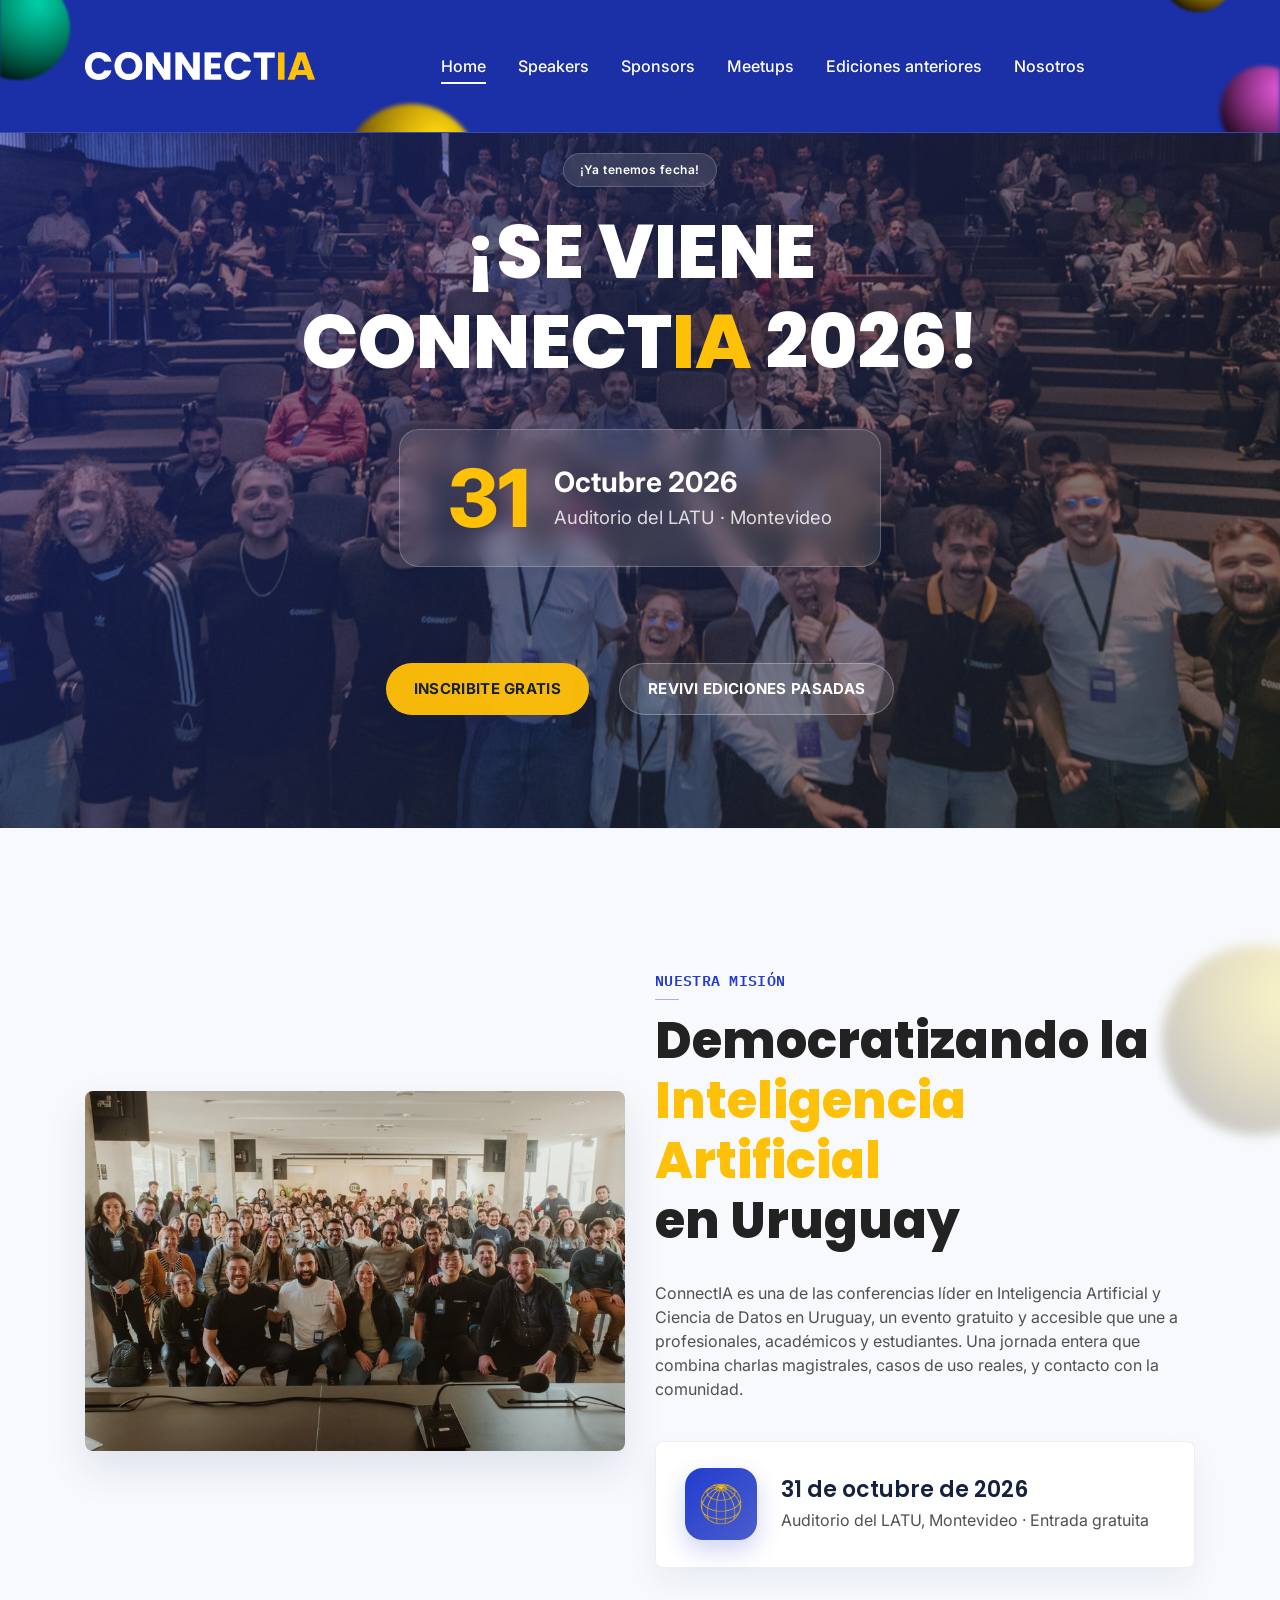
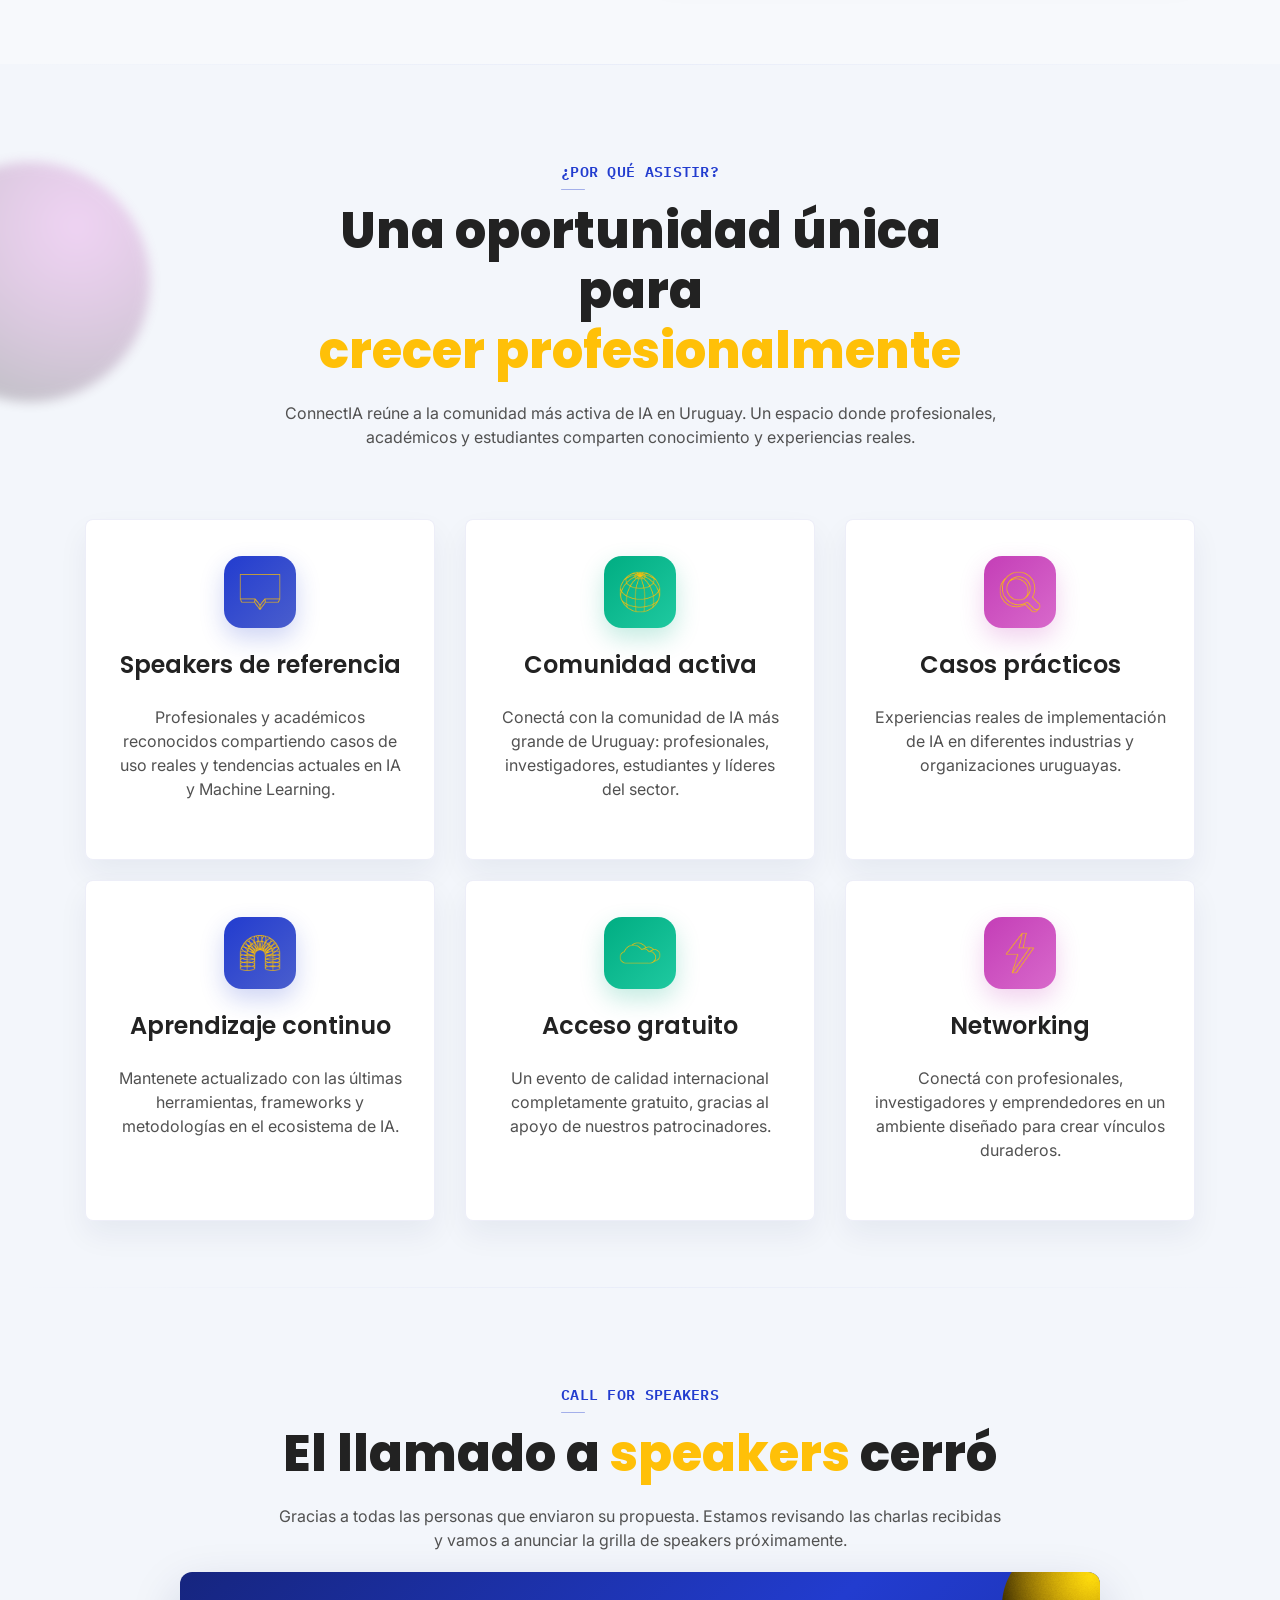
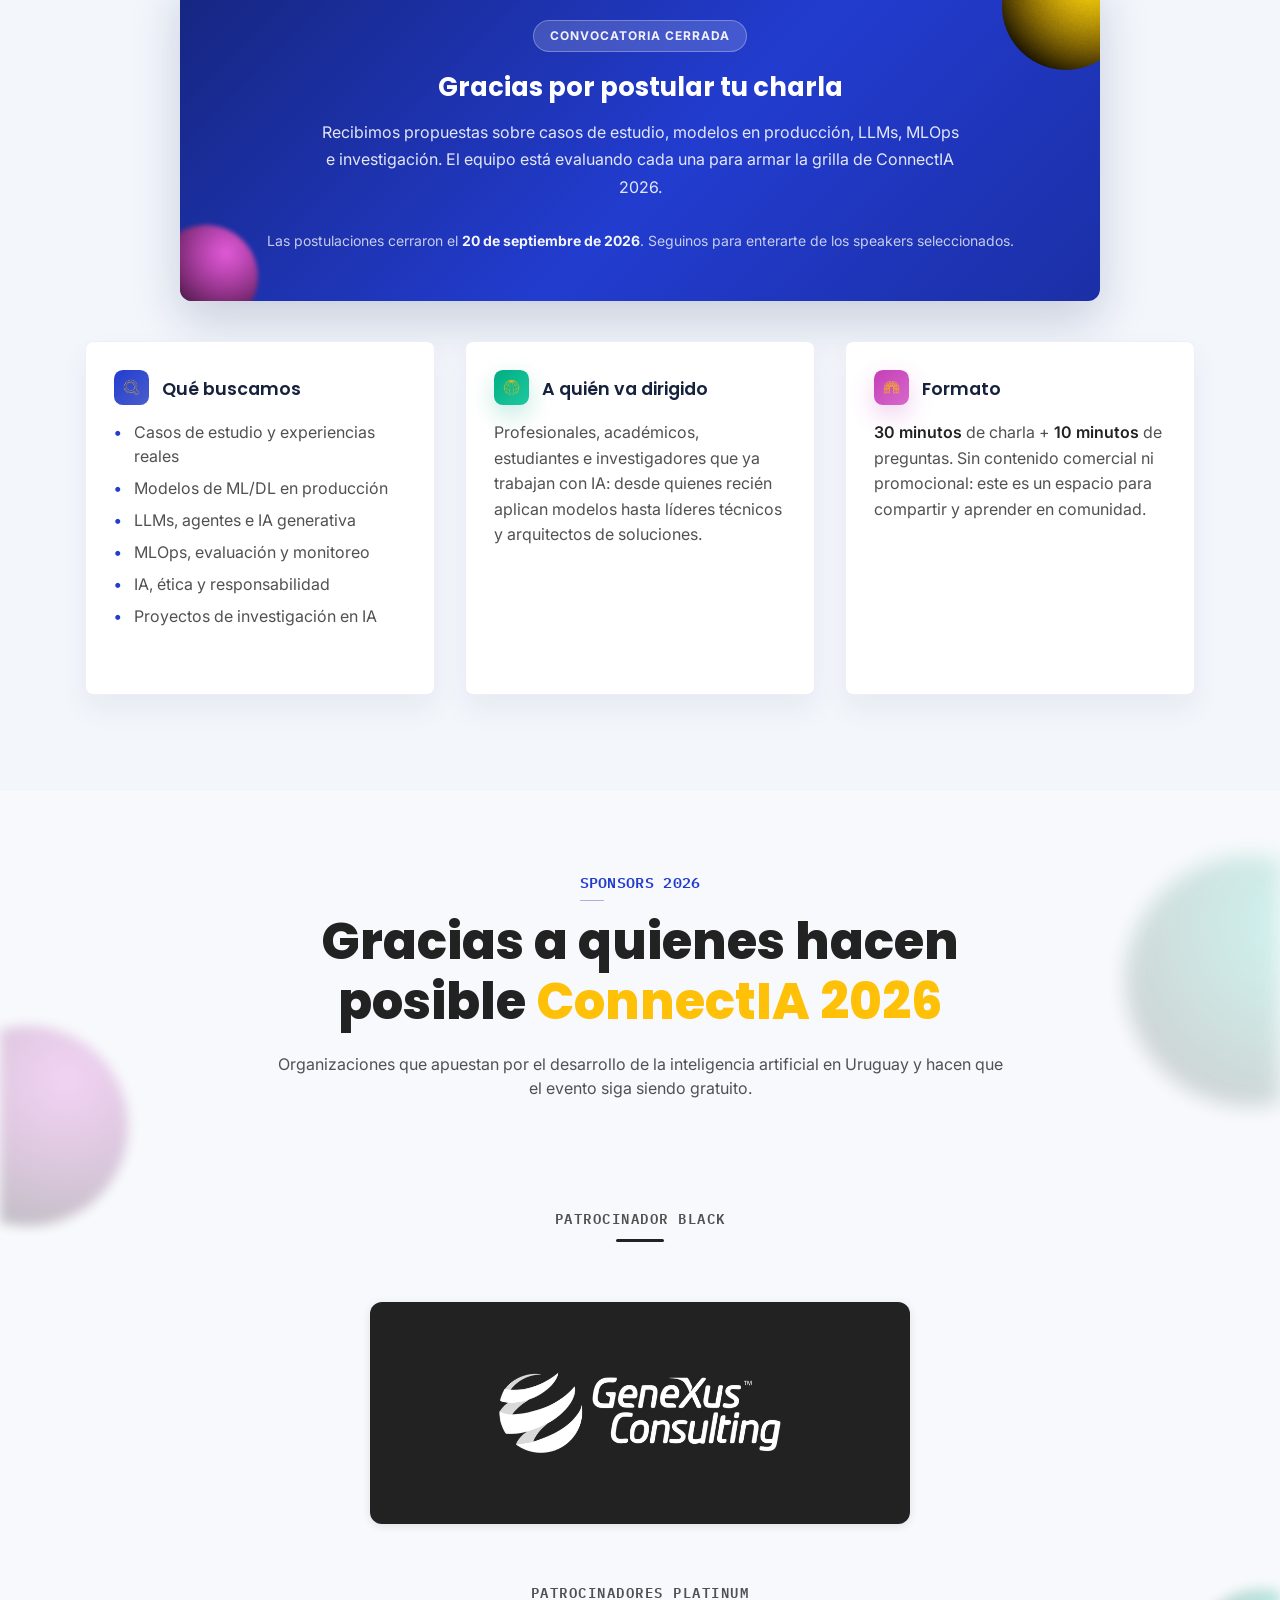
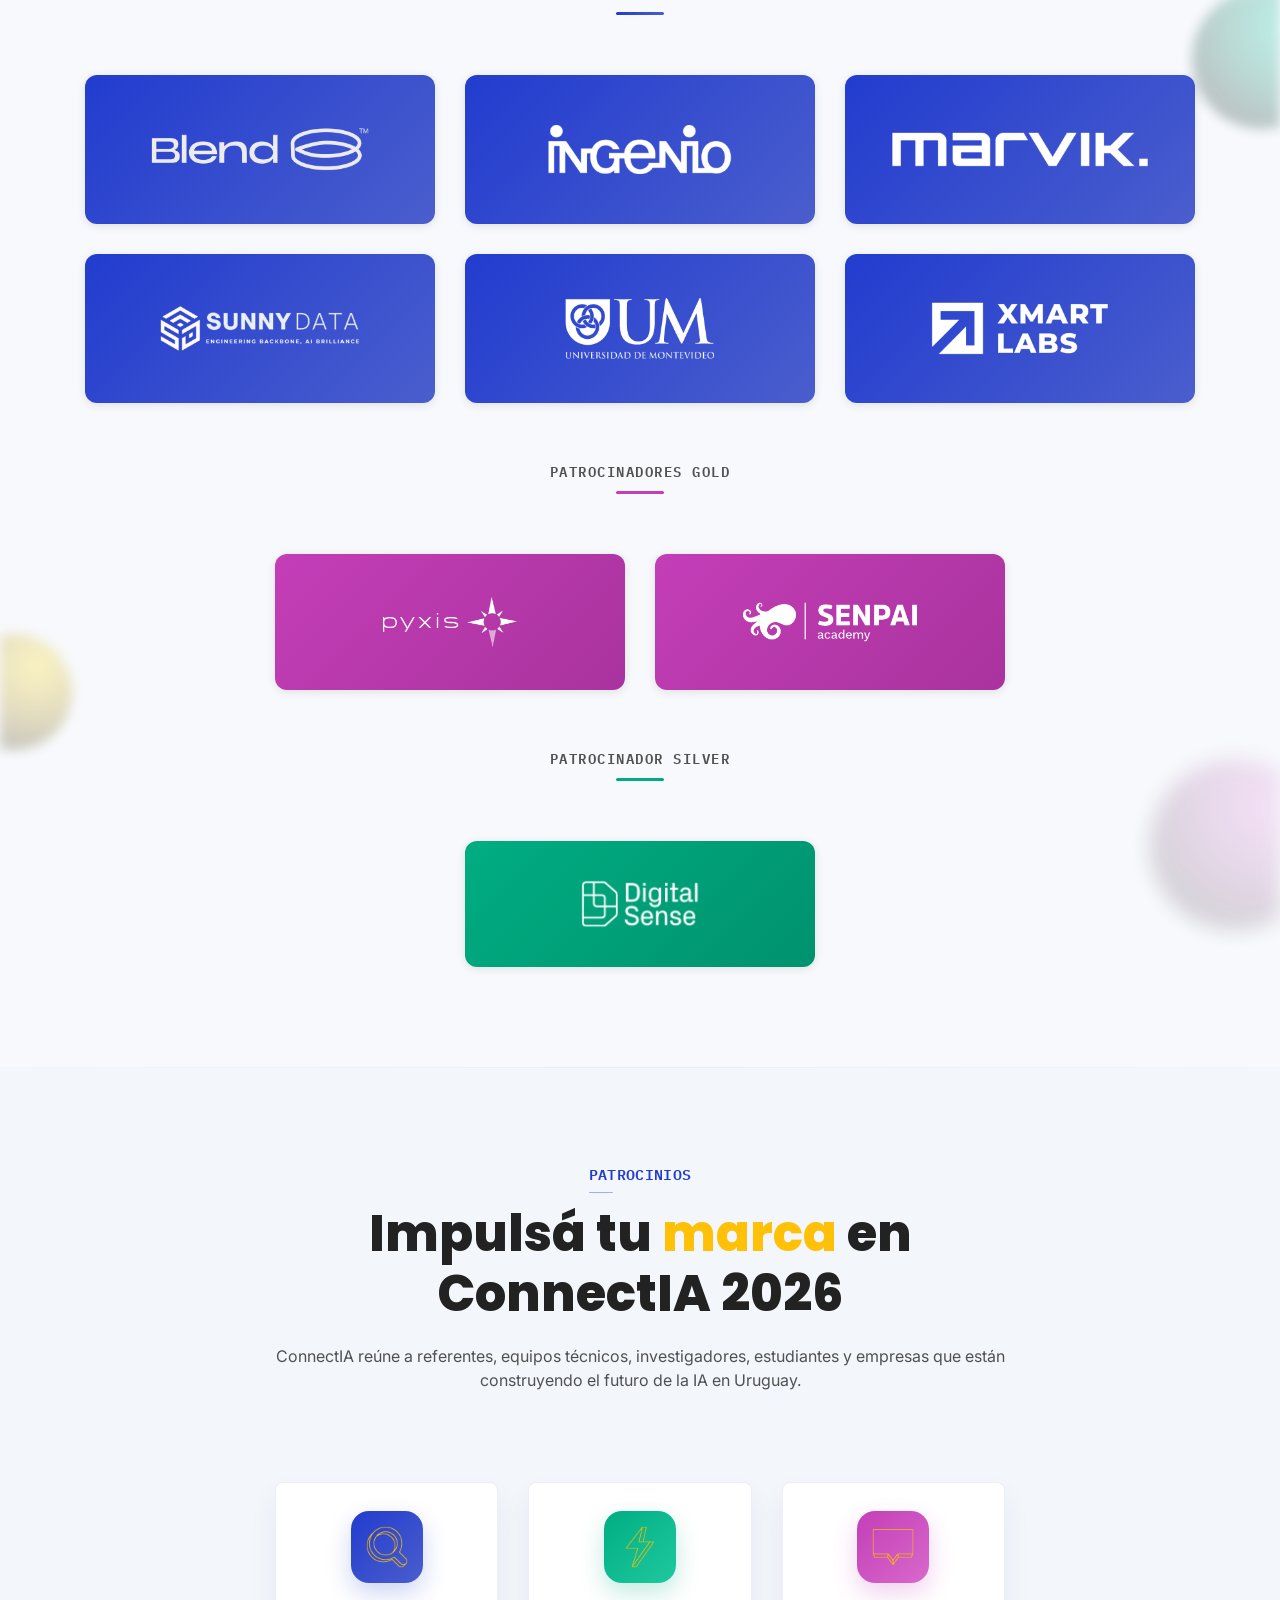
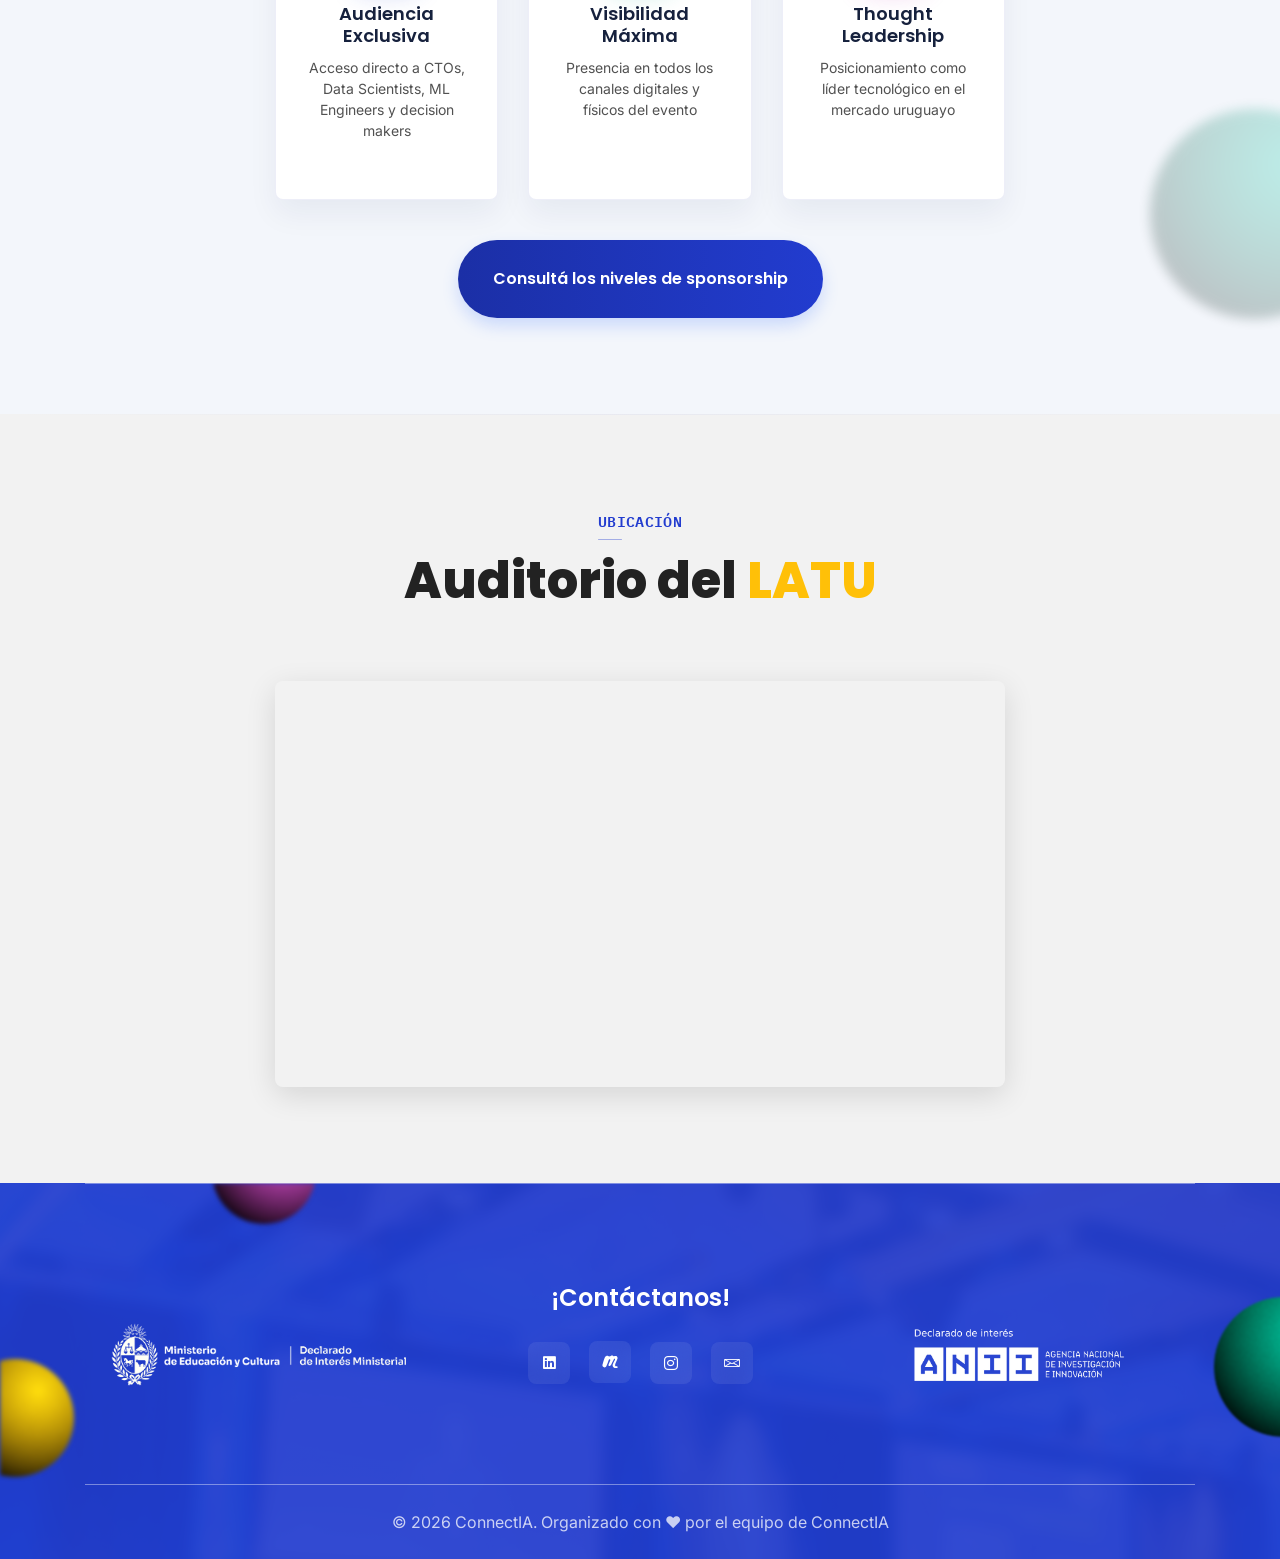
==== commit 2c0403db: "Rebrand del sitio a la nueva identidad visual ConnectIA 2026 - Nueva capa de tokens de marca (assets" ====
--- a/index.html
+++ b/index.html
@@ -42,8 +42,13 @@
     <!--====== Modern CSS ======-->
     <link rel="stylesheet" href="assets/css/modern.css">
 
+    <!--====== Brand css (identidad 2026) ======-->
+    <link rel="stylesheet" href="assets/css/brand.css">
+
     <!-- Google Fonts -->
-    <link href="https://fonts.googleapis.com/css2?family=Inter:wght@300;400;500;600;700;800&amp;display=swap" rel="stylesheet">
+    <link rel="preconnect" href="https://fonts.googleapis.com">
+    <link rel="preconnect" href="https://fonts.gstatic.com" crossorigin>
+    <link href="https://fonts.googleapis.com/css2?family=Poppins:wght@500;600;700;800&amp;family=Inter:wght@300;400;500;600;700;800&amp;family=IBM+Plex+Mono:wght@400;500;600&amp;display=swap" rel="stylesheet">
 
 </head>
 
@@ -125,7 +130,7 @@
                                 <span class="badge-text">¡Ya tenemos fecha!</span>
                             </div>
 
-                            <h1 class="header-title modern-title">¡Se viene Connect<span class="highlight">IA</span> 2026!</h1>
+                            <h1 class="header-title modern-title">¡Se viene <span class="brand-word">Connect<span class="highlight">IA</span></span> 2026!</h1>
 
                             <div class="event-date-display wow fadeInUp" data-wow-duration="1s">
                                 <div class="date-day">31</div>
@@ -136,7 +141,7 @@
                             </div>
 
                             <ul class="header-btn">
-                                <li><a class="main-btn modern-btn hero-cta" href="#speakers">POSTULÁ TU CHARLA</a></li>
+                                <li><a class="main-btn modern-btn hero-cta" href="https://redtickets.uy/evento/CONNECTIA-2026/32987" target="_blank" rel="noopener noreferrer">INSCRIBITE GRATIS</a></li>
                                 <li><a class="main-btn modern-btn hero-cta hero-cta-secondary" href="ediciones-anteriores.html">REVIVI EDICIONES PASADAS</a></li>
                             </ul>
                         </div>
@@ -173,7 +178,7 @@
                         <div class="event-info mt-40">
                             <div class="info-card">
                                 <div class="info-icon" style="margin: 0 auto; ">
-                                    <i class="lni-calendar"></i>
+                                    <img src="assets/images/brand/icon-globe.png" alt="" class="brand-icon">
                                 </div>
                                 <div class="info-content" style="margin: 10px 20px;">
                                     <h4>31 de octubre de 2026</h4>
@@ -205,7 +210,7 @@
                 <div class="col-lg-4 col-md-6 col-sm-8 mt-20">
                     <div class="single-features modern-card text-center mt-30 wow fadeIn" data-wow-duration="1s" data-wow-delay="0s">
                         <div class="features-icon mb-10">
-                            <i class="lni-microphone"></i>
+                            <img src="assets/images/brand/icon-bubble.png" alt="" class="brand-icon">
                         </div>
                         <div class="features-content">
                             <h4 class="features-title"><a href="#">Speakers de referencia</a></h4>
@@ -216,7 +221,7 @@
                 <div class="col-lg-4 col-md-6 col-sm-8 mt-20">
                     <div class="single-features modern-card text-center mt-30 wow fadeIn" data-wow-duration="1s" data-wow-delay="0.6s">
                         <div class="features-icon mb-10">
-                            <i class="lni-users"></i>
+                            <img src="assets/images/brand/icon-globe.png" alt="" class="brand-icon">
                         </div>
                         <div class="features-content">
                             <h4 class="features-title"><a href="#">Comunidad activa</a></h4>
@@ -227,7 +232,7 @@
                 <div class="col-lg-4 col-md-6 col-sm-8 mt-20">
                     <div class="single-features modern-card text-center mt-30 wow fadeIn" data-wow-duration="1s" data-wow-delay="0.6s">
                         <div class="features-icon mb-10">
-                            <i class="lni-bullhorn"></i>
+                            <img src="assets/images/brand/icon-magnify.png" alt="" class="brand-icon">
                         </div>
                         <div class="features-content">
                             <h4 class="features-title"><a href="#">Casos prácticos</a></h4>
@@ -238,7 +243,7 @@
                 <div class="col-lg-4 col-md-6 col-sm-8 mt-20">
                     <div class="single-features modern-card text-center mt-30 wow fadeIn" data-wow-duration="1s" data-wow-delay="0.6s">
                         <div class="features-icon mb-10">
-                            <i class="lni-graduation"></i>
+                            <img src="assets/images/brand/icon-spring.png" alt="" class="brand-icon">
                         </div>
                         <div class="features-content">
                             <h4 class="features-title"><a href="#">Aprendizaje continuo</a></h4>
@@ -249,7 +254,7 @@
                 <div class="col-lg-4 col-md-6 col-sm-8 mt-20">
                     <div class="single-features modern-card text-center mt-30 wow fadeIn" data-wow-duration="1s" data-wow-delay="0.6s">
                         <div class="features-icon mb-10">
-                            <i class="lni-heart"></i>
+                            <img src="assets/images/brand/icon-cloud.png" alt="" class="brand-icon">
                         </div>
                         <div class="features-content">
                             <h4 class="features-title"><a href="#">Acceso gratuito</a></h4>
@@ -260,7 +265,7 @@
                 <div class="col-lg-4 col-md-6 col-sm-8 mt-20">
                     <div class="single-features modern-card text-center mt-30 wow fadeIn" data-wow-duration="1s" data-wow-delay="0.6s">
                         <div class="features-icon mb-10">
-                            <i class="lni-gallery"></i>
+                            <img src="assets/images/brand/icon-flash.png" alt="" class="brand-icon">
                         </div>
                         <div class="features-content">
                             <h4 class="features-title"><a href="#">Networking</a></h4>
@@ -280,8 +285,8 @@
                 <div class="col-lg-8">
                     <div class="section-title text-center pb-20">
                         <span class="section-subtitle">Call for Speakers</span>
-                        <h2 class="title modern-title">¡Abrimos el llamado a <span class="highlight">speakers</span>!</h2>
-                        <p class="text">¿Tenés una charla sobre IA? Postulá tu propuesta y compartí tu conocimiento con la comunidad más activa de inteligencia artificial en Uruguay.</p>
+                        <h2 class="title modern-title">El llamado a <span class="highlight">speakers</span> cerró</h2>
+                        <p class="text">Gracias a todas las personas que enviaron su propuesta. Estamos revisando las charlas recibidas y vamos a anunciar la grilla de speakers próximamente.</p>
                     </div>
                 </div>
             </div>
@@ -289,11 +294,10 @@
             <div class="row justify-content-center">
                 <div class="col-lg-10">
                     <div class="cfs-banner wow fadeInUp" data-wow-duration="1s">
-                        <div class="cfs-badge">Abierto ahora</div>
-                        <h3 class="cfs-title">Tu conocimiento puede inspirar a toda una comunidad</h3>
-                        <p class="cfs-text">Buscamos charlas técnicas con contenido de valor real: casos de estudio, modelos en producción, LLMs, MLOps, investigación y más. Charlas de 30 minutos + 10 minutos de preguntas.</p>
-                        <a class="main-btn modern-btn cfs-cta" href="https://sessionize.com/connectia2026" target="_blank" rel="noopener noreferrer">Postular charla en Sessionize</a>
-                        <p class="cfs-deadline">Cierre de postulaciones: <strong>20 de septiembre de 2026</strong></p>
+                        <div class="cfs-badge cfs-badge--closed">Convocatoria cerrada</div>
+                        <h3 class="cfs-title">Gracias por postular tu charla</h3>
+                        <p class="cfs-text">Recibimos propuestas sobre casos de estudio, modelos en producción, LLMs, MLOps e investigación. El equipo está evaluando cada una para armar la grilla de ConnectIA 2026.</p>
+                        <p class="cfs-deadline">Las postulaciones cerraron el <strong>20 de septiembre de 2026</strong>. Seguinos para enterarte de los speakers seleccionados.</p>
                     </div>
                 </div>
             </div>
@@ -301,7 +305,7 @@
             <div class="call-details row justify-content-center mt-40">
                 <div class="col-lg-4 col-md-6">
                     <div class="detail-card wow fadeIn" data-wow-duration="1s" data-wow-delay="0.05s">
-                        <h5><i class="lni-microphone"></i> Qué buscamos</h5>
+                        <h5><img src="assets/images/brand/icon-magnify.png" alt="" class="brand-icon brand-icon--inline"> Qué buscamos</h5>
                         <ul>
                             <li>Casos de estudio y experiencias reales</li>
                             <li>Modelos de ML/DL en producción</li>
@@ -314,13 +318,13 @@
                 </div>
                 <div class="col-lg-4 col-md-6">
                     <div class="detail-card wow fadeIn" data-wow-duration="1s" data-wow-delay="0.15s">
-                        <h5><i class="lni-users"></i> A quién va dirigido</h5>
+                        <h5><img src="assets/images/brand/icon-globe.png" alt="" class="brand-icon brand-icon--inline"> A quién va dirigido</h5>
                         <p>Profesionales, académicos, estudiantes e investigadores que ya trabajan con IA: desde quienes recién aplican modelos hasta líderes técnicos y arquitectos de soluciones.</p>
                     </div>
                 </div>
                 <div class="col-lg-4 col-md-6">
                     <div class="detail-card wow fadeIn" data-wow-duration="1s" data-wow-delay="0.25s">
-                        <h5><i class="lni-timer"></i> Formato</h5>
+                        <h5><img src="assets/images/brand/icon-spring.png" alt="" class="brand-icon brand-icon--inline"> Formato</h5>
                         <p><strong>30 minutos</strong> de charla + <strong>10 minutos</strong> de preguntas. Sin contenido comercial ni promocional: este es un espacio para compartir y aprender en comunidad.</p>
                     </div>
                 </div>
@@ -439,7 +443,7 @@
                             <div class="col-md-4">
                                 <div class="benefit-card">
                                     <div class="benefit-icon">
-                                        <i class="lni-target"></i>
+                                        <img src="assets/images/brand/icon-magnify.png" alt="" class="brand-icon">
                 </div>
                                     <div class="benefit-content">
                                         <h5>Audiencia Exclusiva</h5>
@@ -450,7 +454,7 @@
                             <div class="col-md-4">
                                 <div class="benefit-card">
                                     <div class="benefit-icon">
-                                        <i class="lni-rocket"></i>
+                                        <img src="assets/images/brand/icon-flash.png" alt="" class="brand-icon">
                                     </div>
                                     <div class="benefit-content">
                                         <h5>Visibilidad Máxima</h5>
@@ -461,7 +465,7 @@
                             <div class="col-md-4">
                                 <div class="benefit-card">
                                     <div class="benefit-icon">
-                                        <i class="lni-bullhorn"></i>
+                                        <img src="assets/images/brand/icon-bubble.png" alt="" class="brand-icon">
                                     </div>
                                     <div class="benefit-content">
                                         <h5>Thought Leadership</h5>
@@ -573,7 +577,7 @@
                 <div class="row">
                     <div class="col-lg-12">
                         <div class="copyright text-center">
-                            <p class="text">© 2026 ConnectIA. Organizado con ❤️ por <a href="https://data-science-uy.github.io/" target="_blank">Data Science UY</a></p>
+                            <p class="text">© 2026 ConnectIA. Organizado con ❤️ por el equipo de ConnectIA</p>
                     </div>
                     </div>
                 </div>
--- a/assets/css/style.css
+++ b/assets/css/style.css
@@ -21,57 +21,6 @@
 /*===========================
     1. COMMON css 
 ===========================*/
-li a svg path {
-  fill: white; /* Default color */
-  transition: fill 0.3s ease;
-}
-
-.single-sponsor {
-  display: flex;
-  justify-content: center;
-  align-items: center;
-}
-.sponsor-logo {
-  width: 75%;
-  max-width: 200px; /* Adjust the max width as needed */
-  height: auto;
-  display: flex;
-  justify-content: center;
-  align-items: center;
-}
-
-.customtextalign{
-
-  align-items: center;
-  display: flex;
-  height: -webkit-fill-available;
-}
-
-li a:hover svg path {
-  fill: #007bff; /* Hover color */
-}
-.features-area .features-row {
-  display: flex;
-  flex-wrap: wrap;
-}
-
-.single-features {
-  display: flex;
-  flex-direction: column;
-  justify-content: space-between;
-  flex: 1;
-  min-height: 350px; /* Adjust this value based on your design needs */
-  margin: 15px; /* Adjust spacing between cards */
-  height:  94%;
-}
-
-.features-content {
-  flex: 1;
-  display: flex;
-  flex-direction: column;
-  justify-content: space-between;
-}
-
 @import url("https://fonts.googleapis.com/css?family=Poppins:400,500,600,700,800");
 body {
   font-family: "Poppins", sans-serif;
@@ -169,7 +118,7 @@
   font-size: 16px;
   line-height: 48px;
   border-radius: 50px;
-  color: #1863ff;
+  color: #223CCF;
   cursor: pointer;
   z-index: 5;
   -webkit-transition: all 0.4s ease-out 0s;
@@ -181,14 +130,14 @@
   border: 0; }
   .main-btn:hover {
     background-color: #fff;
-    color: #1863ff;
+    color: #223CCF;
     -webkit-box-shadow: 0px 5px 29px 0px rgba(0, 0, 0, 0.25);
     -moz-box-shadow: 0px 5px 29px 0px rgba(0, 0, 0, 0.25);
     box-shadow: 0px 5px 29px 0px rgba(0, 0, 0, 0.25); }
   .main-btn.main-btn-2 {
-    background: -webkit-linear-gradient(left, #102baf 0%, #1664ff 50%, #102baf 100%);
-    background: -o-linear-gradient(left, #102baf 0%, #1664ff 50%, #102baf 100%);
-    background: linear-gradient(to right, #102baf 0%, #1664ff 50%, #102baf 100%);
+    background: -webkit-linear-gradient(left, #1B2FA6 0%, #223CCF 50%, #1B2FA6 100%);
+    background: -o-linear-gradient(left, #1B2FA6 0%, #223CCF 50%, #1B2FA6 100%);
+    background: linear-gradient(to right, #1B2FA6 0%, #223CCF 50%, #1B2FA6 100%);
     background-size: 200% auto;
     color: #fff;
     background-position: left center;
@@ -275,7 +224,7 @@
       height: 100%;
       border-style: solid;
       /* Spinner Color */
-      border-color: #1863ff #1863ff #e6e6e6;
+      border-color: #223CCF #223CCF #e6e6e6;
       border-radius: 50%;
       border-width: 6px; }
     .preloader .loader .ytp-spinner-left .ytp-spinner-circle {
@@ -520,7 +469,7 @@
     content: '';
     width: 100%;
     height: 100%;
-    background: linear-gradient(to right, #102baf 0%, #1664ff 100%);
+    background: linear-gradient(to right, #1B2FA6 0%, #223CCF 100%);
     top: 0;
     left: 0;
     z-index: -1;
@@ -572,7 +521,7 @@
         top: 116%;
         left: 0;
         width: 100%;
-        background-color: #1863ff;
+        background-color: #223CCF;
         z-index: 8; } }
     @media (max-width: 767px) {
       .navbar-area .navbar .navbar-collapse {
@@ -580,7 +529,7 @@
         top: 116%;
         left: 0;
         width: 100%;
-        background-color: #1863ff;
+        background-color: #223CCF;
         z-index: 8; } }
     .navbar-area .navbar .navbar-nav .nav-item {
       margin: 0 16px;
@@ -638,7 +587,7 @@
         top: 7px; } }
     .navbar-area .navbar .navbar-btn .main-btn:hover {
       background-color: #fff;
-      color: #1863ff; }
+      color: #223CCF; }
 
 /*===== Header =====*/
 .header-content-area {
@@ -663,9 +612,9 @@
     left: 0;
     width: 100%;
     height: 100%;
-    background: -webkit-linear-gradient(left, rgba(16, 43, 175, 0.2) 0%, rgba(22, 100, 255, 0.2) 100%);
-    background: -o-linear-gradient(left, rgba(16, 43, 175, 0.2) 0%, rgba(22, 100, 255, 0.2) 100%);
-    background: linear-gradient(to right, rgba(16, 43, 175, 0.2) 0%, rgba(22, 100, 255, 0.2) 100%); }
+    background: -webkit-linear-gradient(left, rgba(27, 47, 166, 0.2) 0%, rgba(34, 60, 207, 0.2) 100%);
+    background: -o-linear-gradient(left, rgba(27, 47, 166, 0.2) 0%, rgba(34, 60, 207, 0.2) 100%);
+    background: linear-gradient(to right, rgba(27, 47, 166, 0.2) 0%, rgba(34, 60, 207, 0.2) 100%); }
 
 .header-countdown .single-count-content {
   padding: 0 45px;
@@ -705,7 +654,7 @@
     color: #ee163a; }
   .header-countdown .single-count-content.count-color-2 .count,
   .header-countdown .single-count-content.count-color-2 .text {
-    color: #ffc107; }
+    color: #FFC008; }
   .header-countdown .single-count-content.count-color-3 .count,
   .header-countdown .single-count-content.count-color-3 .text {
     color: #03a9f4; }
@@ -756,7 +705,7 @@
   margin-top: 45px; }
   .about-content .date span {
     font-size: 30px;
-    color: #1863ff;
+    color: #223CCF;
     position: relative;
     padding-left: 15px; }
     .about-content .date span::before {
@@ -764,7 +713,7 @@
       content: '';
       width: 55px;
       height: 55px;
-      border: 6px solid rgba(24, 99, 255, 0.18);
+      border: 6px solid rgba(34, 60, 207, 0.18);
       top: -18px;
       left: 0; }
 
@@ -784,7 +733,7 @@
     margin-top: -50px; }
     .single-counter .counter-icon i {
       font-size: 65px;
-      color: #1863ff;
+      color: #223CCF;
       background-color: #f5f8ff;
       border: 2px solid #e6e6e6;
       width: 100px;
@@ -793,7 +742,7 @@
       border-radius: 50%; }
   .single-counter .counter-content .count {
     font-size: 45px;
-    color: #1863ff;
+    color: #223CCF;
     font-weight: 600;
     margin-top: 5px; }
   .single-counter .counter-content .text {
@@ -803,7 +752,7 @@
     5.EVENT SCHEDULE css 
 ===========================*/
 .event-tab {
-  border: 3px solid rgba(24, 99, 255, 0.1);
+  border: 3px solid rgba(34, 60, 207, 0.1);
   padding: 40px 70px; }
   @media only screen and (min-width: 992px) and (max-width: 1200px) {
     .event-tab {
@@ -822,7 +771,7 @@
   .event-tab .nav .nav-item a {
     text-align: center;
     width: 225px;
-    border: 3px solid rgba(24, 99, 255, 0.1);
+    border: 3px solid rgba(34, 60, 207, 0.1);
     padding: 15px 0;
     position: relative;
     z-index: 5; }
@@ -872,9 +821,9 @@
       content: '';
       width: 100%;
       height: 100%;
-      background: -webkit-linear-gradient(left, #102baf 0%, #1664ff 100%);
-      background: -o-linear-gradient(left, #102baf 0%, #1664ff 100%);
-      background: linear-gradient(to right, #102baf 0%, #1664ff 100%);
+      background: -webkit-linear-gradient(left, #1B2FA6 0%, #223CCF 100%);
+      background: -o-linear-gradient(left, #1B2FA6 0%, #223CCF 100%);
+      background: linear-gradient(to right, #1B2FA6 0%, #223CCF 100%);
       top: 0;
       left: 0;
       z-index: -1;
@@ -919,9 +868,9 @@
       height: 100%;
       top: 0;
       left: 0;
-      background: -webkit-linear-gradient(left, #102baf 0%, #1664ff 100%);
-      background: -o-linear-gradient(left, #102baf 0%, #1664ff 100%);
-      background: linear-gradient(to right, #102baf 0%, #1664ff 100%);
+      background: -webkit-linear-gradient(left, #1B2FA6 0%, #223CCF 100%);
+      background: -o-linear-gradient(left, #1B2FA6 0%, #223CCF 100%);
+      background: linear-gradient(to right, #1B2FA6 0%, #223CCF 100%);
       z-index: -1;
       opacity: 0;
       -webkit-transition: all 0.3s ease-out 0s;
@@ -997,9 +946,9 @@
     height: 100%;
     top: 0;
     left: 0;
-    background: -webkit-linear-gradient(left, #102baf 0%, #1664ff 100%);
-    background: -o-linear-gradient(left, #102baf 0%, #1664ff 100%);
-    background: linear-gradient(to right, #102baf 0%, #1664ff 100%);
+    background: -webkit-linear-gradient(left, #1B2FA6 0%, #223CCF 100%);
+    background: -o-linear-gradient(left, #1B2FA6 0%, #223CCF 100%);
+    background: linear-gradient(to right, #1B2FA6 0%, #223CCF 100%);
     z-index: -1;
     opacity: 0;
     -webkit-transition: all 0.3s ease-out 0s;
@@ -1012,7 +961,7 @@
     display: inline-block; }
     .single-features .features-icon i {
       font-size: 75px;
-      color: #1863ff;
+      color: #223CCF;
       position: absolute;
       top: 50%;
       left: 50%;
@@ -1102,9 +1051,9 @@
       height: 100%;
       top: 0;
       left: 0;
-      background: -webkit-linear-gradient(left, #102baf 0%, #1664ff 100%);
-      background: -o-linear-gradient(left, #102baf 0%, #1664ff 100%);
-      background: linear-gradient(to right, #102baf 0%, #1664ff 100%);
+      background: -webkit-linear-gradient(left, #1B2FA6 0%, #223CCF 100%);
+      background: -o-linear-gradient(left, #1B2FA6 0%, #223CCF 100%);
+      background: linear-gradient(to right, #1B2FA6 0%, #223CCF 100%);
       z-index: -1;
       -webkit-transition: all 0.3s ease-out 0s;
       -moz-transition: all 0.3s ease-out 0s;
@@ -1141,12 +1090,10 @@
             -o-transition: all 0.3s ease-out 0s;
             transition: all 0.3s ease-out 0s; }
             .single-team .team-content .team-social .social li a:hover {
-              color: #1863ff; }
+              color: #223CCF; }
     .single-team .team-content .team-name a {
-
-  text-align: center;
       color: #1b273d;
-      font-size: 20px;
+      font-size: 24px;
       font-weight: 600;
       -webkit-transition: all 0.3s ease-out 0s;
       -moz-transition: all 0.3s ease-out 0s;
@@ -1158,10 +1105,7 @@
           font-size: 18px; } }
     .single-team .team-content .sub-title {
       font-size: 16px;
-      color: #1b273d;
-      display: inline-block;
-      vertical-align: middle;
-      line-height: normal;
+      color: #223CCF;
       -webkit-transition: all 0.3s ease-out 0s;
       -moz-transition: all 0.3s ease-out 0s;
       -ms-transition: all 0.3s ease-out 0s;
@@ -1198,7 +1142,7 @@
     content: '';
     top: 0;
     left: 0;
-    background-color: rgba(24, 99, 255, 0.9);
+    background-color: rgba(34, 60, 207, 0.9);
     width: 100%;
     height: 100%;
     -webkit-transform: scale(0.9);
@@ -1231,13 +1175,16 @@
     .single-gallery .gallery-content a {
       color: #fff;
       font-size: 140px; }
-
+  .single-gallery:hover .gallery-image::before {
+    opacity: 1; }
+  .single-gallery:hover .gallery-content {
+    opacity: 1; }
 
 /*===========================
        8.PRICING css 
 ===========================*/
 .single-pricing {
-  border: 3px solid rgba(24, 99, 255, 0.1);
+  border: 3px solid rgba(34, 60, 207, 0.1);
   padding: 50px 30px;
   -webkit-transition: all 0.3s ease-out 0s;
   -moz-transition: all 0.3s ease-out 0s;
@@ -1268,7 +1215,7 @@
       height: 100%;
       top: 0;
       left: 0;
-      background-color: rgba(24, 99, 255, 0.85);
+      background-color: rgba(34, 60, 207, 0.85);
       z-index: -1; }
     .single-pricing .pricing-price span {
       font-size: 36px;
@@ -1285,7 +1232,7 @@
   .single-pricing .pricing-btn {
     padding-top: 30px; }
     .single-pricing .pricing-btn .main-btn {
-      border: 2px solid rgba(24, 99, 255, 0.1); }
+      border: 2px solid rgba(34, 60, 207, 0.1); }
       .single-pricing .pricing-btn .main-btn:hover {
         -webkit-box-shadow: 0px 8px 16px 0px rgba(72, 127, 255, 0.1);
         -moz-box-shadow: 0px 8px 16px 0px rgba(72, 127, 255, 0.1);
@@ -1312,7 +1259,7 @@
   height: 55px;
   line-height: 53px;
   text-align: center;
-  background-color: #1863ff;
+  background-color: #223CCF;
   color: #fff;
   border-radius: 50%; }
 
@@ -1369,7 +1316,7 @@
       color: #777777; }
     .single-form input:focus,
     .single-form textarea:focus {
-      border-color: #1863ff;
+      border-color: #223CCF;
       background-color: #eaf1ff; }
   .single-form textarea {
     padding-top: 15px;
@@ -1404,9 +1351,9 @@
     height: 100%;
     width: 100%;
     left: 0;
-    background: -webkit-linear-gradient(left, rgba(16, 43, 175, 0.85) 0%, rgba(22, 100, 255, 0.85) 100%);
-    background: -o-linear-gradient(left, rgba(16, 43, 175, 0.85) 0%, rgba(22, 100, 255, 0.85) 100%);
-    background: linear-gradient(to right, rgba(16, 43, 175, 0.85) 0%, rgba(22, 100, 255, 0.85) 100%); }
+    background: -webkit-linear-gradient(left, rgba(27, 47, 166, 0.85) 0%, rgba(34, 60, 207, 0.85) 100%);
+    background: -o-linear-gradient(left, rgba(27, 47, 166, 0.85) 0%, rgba(34, 60, 207, 0.85) 100%);
+    background: linear-gradient(to right, rgba(27, 47, 166, 0.85) 0%, rgba(34, 60, 207, 0.85) 100%); }
 
 .footer-subscribe .subscribe-title {
   font-size: 50px;
@@ -1457,7 +1404,7 @@
         margin-top: 0; } }
     .footer-subscribe .subscribe-form .main-btn:hover {
       background-color: #f5f8ff;
-      color: #1863ff; }
+      color: #223CCF; }
 
 .widget {
   border-top: 1px solid rgba(255, 255, 255, 0.4);
@@ -1494,7 +1441,7 @@
       height: 50px;
       line-height: 50px;
       border-radius: 50%;
-      background-color: #1863ff;
+      background-color: #223CCF;
       text-align: center;
       color: #fff;
       -webkit-transition: all 0.3s ease-out 0s;
@@ -1503,7 +1450,7 @@
       -o-transition: all 0.3s ease-out 0s;
       transition: all 0.3s ease-out 0s; }
       .footer-contact .social li a:hover {
-        color: #1863ff;
+        color: #223CCF;
         background-color: #fff; }
 
 .footer-copyright {
@@ -1530,9 +1477,9 @@
   height: 45px;
   line-height: 45px;
   border-radius: 50%;
-  background: -webkit-linear-gradient(left, #102baf 0%, #1664ff 50%, #102baf 100%);
-  background: -o-linear-gradient(left, #102baf 0%, #1664ff 50%, #102baf 100%);
-  background: linear-gradient(to right, #102baf 0%, #1664ff 50%, #102baf 100%);
+  background: -webkit-linear-gradient(left, #1B2FA6 0%, #223CCF 50%, #1B2FA6 100%);
+  background: -o-linear-gradient(left, #1B2FA6 0%, #223CCF 50%, #1B2FA6 100%);
+  background: linear-gradient(to right, #1B2FA6 0%, #223CCF 50%, #1B2FA6 100%);
   background-size: 200% auto;
   text-align: center;
   z-index: 99;
--- a/assets/css/modern.css
+++ b/assets/css/modern.css
@@ -7,11 +7,11 @@
    MODERN VARIABLES & BASE STYLES
 ======================================== */
 :root {
-    --primary-gradient: radial-gradient(circle at 30% 50%, #1664ff, #102baf, #2563eb);
-    --primary-color: #1664ff;
-    --secondary-color: #102baf;
-    --accent-color: #ffc107;
-    --dark-color: #1a1a2e;
+    --primary-gradient: radial-gradient(circle at 30% 50%, #223CCF, #1B2FA6, #4A5ECD);
+    --primary-color: #223CCF;
+    --secondary-color: #1B2FA6;
+    --accent-color: #FFC008;
+    --dark-color: #222222;
     --light-color: #f8f9fa;
     --text-color: #333;
     --text-muted: #6c757d;
@@ -75,7 +75,7 @@
     min-height: 100vh;
     display: flex;
     align-items: center;
-    background: linear-gradient(135deg, rgba(16, 43, 175, 0.9) 0%, rgba(22, 100, 255, 0.9) 50%, rgba(16, 43, 175, 0.9) 100%), url('../images/header-bg.jpg');
+    background: linear-gradient(135deg, rgba(27, 47, 166, 0.9) 0%, rgba(34, 60, 207, 0.9) 50%, rgba(27, 47, 166, 0.9) 100%), url('../images/header-bg.jpg');
     background-size: cover;
     background-position: center;
     background-attachment: fixed;
@@ -88,7 +88,7 @@
     left: 0;
     right: 0;
     bottom: 0;
-    background: linear-gradient(135deg, rgba(16, 43, 175, 0.8) 0%, rgba(22, 100, 255, 0.8) 50%, rgba(16, 43, 175, 0.8) 100%);
+    background: linear-gradient(135deg, rgba(27, 47, 166, 0.8) 0%, rgba(34, 60, 207, 0.8) 50%, rgba(27, 47, 166, 0.8) 100%);
     z-index: 1;
 }
 
@@ -255,7 +255,7 @@
     transition: var(--transition);
     position: relative;
     overflow: hidden;
-    border: 1px solid rgba(22, 100, 255, 0.1);
+    border: 1px solid rgba(34, 60, 207, 0.1);
     height: 100%; /* Ensure all cards have same height */
 }
 
@@ -442,7 +442,7 @@
     left: 0;
     right: 0;
     bottom: 0;
-    background: linear-gradient(135deg, rgba(16, 43, 175, 0.9) 0%, rgba(22, 100, 255, 0.9) 50%, rgba(16, 43, 175, 0.9) 100%);
+    background: linear-gradient(135deg, rgba(27, 47, 166, 0.9) 0%, rgba(34, 60, 207, 0.9) 50%, rgba(27, 47, 166, 0.9) 100%);
     display: flex;
     align-items: center;
     justify-content: center;
@@ -498,7 +498,7 @@
     box-shadow: var(--shadow-light);
     transition: var(--transition);
     margin-bottom: 30px;
-    border: 1px solid rgba(22, 100, 255, 0.1);
+    border: 1px solid rgba(34, 60, 207, 0.1);
     height: 100%; /* Ensure all benefit cards have same height */
     display: flex;
     flex-direction: column;
@@ -568,7 +568,7 @@
     box-shadow: var(--shadow-light);
     transition: var(--transition);
     margin-bottom: 30px;
-    border: 1px solid rgba(22, 100, 255, 0.1);
+    border: 1px solid rgba(34, 60, 207, 0.1);
     height: 100%;
 }
 
@@ -713,7 +713,7 @@
    CALL FOR SPEAKERS BANNER
 ======================================== */
 .cfs-banner {
-    background: linear-gradient(135deg, #0d2390 0%, #1664ff 55%, #102baf 100%);
+    background: linear-gradient(135deg, #16257F 0%, #223CCF 55%, #1B2FA6 100%);
     border-radius: var(--border-radius);
     padding: 48px 40px;
     color: white;
@@ -730,14 +730,14 @@
     right: -10%;
     width: 280px;
     height: 280px;
-    background: rgba(255, 193, 7, 0.12);
+    background: rgba(255, 192, 8, 0.12);
     border-radius: 50%;
     pointer-events: none;
 }
 
 .cfs-badge {
     display: inline-block;
-    background: rgba(255, 193, 7, 0.95);
+    background: rgba(255, 192, 8, 0.95);
     color: #16213d;
     font-size: 12px;
     font-weight: 700;
@@ -769,7 +769,7 @@
 }
 
 .cfs-cta {
-    background: rgba(255, 193, 7, 0.96) !important;
+    background: rgba(255, 192, 8, 0.96) !important;
     color: #16213d !important;
     position: relative;
     z-index: 1;
@@ -809,7 +809,7 @@
     left: 0;
     right: 0;
     bottom: 0;
-    background: linear-gradient(135deg, rgba(16, 43, 175, 0.05) 0%, rgba(22, 100, 255, 0.05) 50%, rgba(16, 43, 175, 0.05) 100%);
+    background: linear-gradient(135deg, rgba(27, 47, 166, 0.05) 0%, rgba(34, 60, 207, 0.05) 50%, rgba(27, 47, 166, 0.05) 100%);
 }
 
 h3 {
@@ -827,7 +827,7 @@
     left: 0;
     right: 0;
     bottom: 0;
-    background: rgba(26, 26, 46, 0.85); /* Dark overlay to improve readability */
+    background: rgba(27, 47, 166, 0.88); /* Dark overlay to improve readability */
     z-index: 1;
 }
 
@@ -1107,13 +1107,13 @@
 }
 
 ::-webkit-scrollbar-thumb {
-    background: #102baf;
+    background: #1B2FA6;
     border-radius: 999px;
     border: 2px solid #eef2f8;
 }
 
 ::-webkit-scrollbar-thumb:hover {
-    background: #0d2390;
+    background: #16257F;
 }
 
 /* Focus states for accessibility */
@@ -1184,7 +1184,7 @@
     left: 0;
     right: 0;
     bottom: 0;
-    background: rgba(22, 100, 255, 0.8);
+    background: rgba(34, 60, 207, 0.8);
     display: flex;
     align-items: center;
     justify-content: center;
@@ -1801,7 +1801,7 @@
 }
 
 .navbar-area {
-    background: #102baf;
+    background: #1B2FA6;
     backdrop-filter: blur(14px);
     border-bottom: 1px solid rgba(255, 255, 255, 0.12);
 }
@@ -1846,7 +1846,7 @@
 .modern-hero::before {
     background:
         linear-gradient(180deg, rgba(7, 19, 86, 0.18) 0%, rgba(7, 19, 86, 0.34) 100%),
-        linear-gradient(135deg, rgba(16, 43, 175, 0.94) 0%, rgba(22, 100, 255, 0.9) 52%, rgba(16, 43, 175, 0.94) 100%);
+        linear-gradient(135deg, rgba(27, 47, 166, 0.94) 0%, rgba(34, 60, 207, 0.9) 52%, rgba(27, 47, 166, 0.94) 100%);
 }
 
 .header-content {
@@ -1892,7 +1892,7 @@
     font-size: 15px;
     font-weight: 700;
     letter-spacing: 0.02em;
-    background: rgba(255, 193, 7, 0.96);
+    background: rgba(255, 192, 8, 0.96);
     color: #16213d;
     box-shadow: 0 14px 30px rgba(9, 22, 74, 0.18);
 }
@@ -1908,7 +1908,7 @@
 }
 
 .modern-section::before {
-    background: linear-gradient(90deg, transparent, rgba(22, 100, 255, 0.16), transparent);
+    background: linear-gradient(90deg, transparent, rgba(34, 60, 207, 0.16), transparent);
 }
 
 .gray-bg,
@@ -1924,7 +1924,7 @@
 .info-content p,
 .location-content p,
 .copyright .text {
-    color: #5f6f92 !important;
+    color: var(--text-muted) !important;
 }
 
 .section-subtitle {
@@ -1938,7 +1938,7 @@
     width: 24px;
     bottom: -7px;
     height: 1px;
-    background: rgba(22, 100, 255, 0.38);
+    background: rgba(34, 60, 207, 0.38);
 }
 
 .modern-card,
@@ -1951,7 +1951,7 @@
 .gallery-item,
 .sponsor-logo {
     border-radius: 8px;
-    border: 1px solid rgba(16, 43, 175, 0.08);
+    border: 1px solid rgba(27, 47, 166, 0.08);
     box-shadow: 0 14px 30px rgba(12, 28, 88, 0.06);
 }
 
@@ -1984,7 +1984,7 @@
 .gallery-item:hover {
     transform: translateY(-4px);
     box-shadow: 0 18px 36px rgba(12, 28, 88, 0.1);
-    border-color: rgba(22, 100, 255, 0.16);
+    border-color: rgba(34, 60, 207, 0.16);
 }
 
 .modern-card .features-icon,
@@ -1995,7 +1995,7 @@
     height: 72px;
     margin-bottom: 18px;
     border-radius: 18px;
-    background: rgba(22, 100, 255, 0.08);
+    background: rgba(34, 60, 207, 0.08);
     display: flex;
     align-items: center;
     justify-content: center;
@@ -2096,7 +2096,7 @@
 }
 
 .footer-contact .social li a:hover {
-    background: rgba(255, 193, 7, 0.96);
+    background: rgba(255, 192, 8, 0.96);
     color: #16213d;
     transform: translateY(-2px);
 }
@@ -2105,14 +2105,14 @@
     width: 46px;
     height: 46px;
     border-radius: 8px;
-    background: #102baf;
+    background: #1B2FA6;
     border: 1px solid rgba(255, 255, 255, 0.12);
     box-shadow: none;
 }
 
 .modern-back-to-top:hover {
     transform: none;
-    background: #0d2390;
+    background: #16257F;
     box-shadow: none;
 }
 
--- a/assets/css/brand.css
+++ b/assets/css/brand.css
@@ -0,0 +1,560 @@
+/* ========================================
+   CONNECTIA BRAND — Identidad visual 2026
+   Fuente de verdad de color y tipografía.
+   Se carga después de style.css y modern.css.
+======================================== */
+
+:root {
+    /* Primarios */
+    --primary-color: #223CCF;
+    --primary-deep: #1B2FA6;
+    --secondary-color: #4A5ECD;
+    --accent-color: #FFC008;
+
+    /* Secundarios */
+    --brand-green: #00AD82;
+    --brand-magenta: #C43EB7;
+
+    /* Neutrales */
+    --dark-color: #222222;
+    --text-color: #222222;
+    --text-muted: #515151;
+    --border-neutral: #D9D9D9;
+    --light-color: #F2F2F2;
+    --white: #FFFFFF;
+
+    /* Gradientes */
+    --primary-gradient: linear-gradient(135deg, #223CCF 0%, #4A5ECD 100%);
+    --gradient-green: linear-gradient(135deg, #223CCF 0%, #00AD82 100%);
+    --gradient-yellow: linear-gradient(135deg, #223CCF 0%, #FFC008 100%);
+    --gradient-magenta: linear-gradient(135deg, #C43EB7 0%, #00AD82 100%);
+
+    /* Tipografía */
+    --font-heading: 'Poppins', sans-serif;
+    --font-body: 'Inter', sans-serif;
+    --font-mono: 'IBM Plex Mono', monospace;
+}
+
+/* ========================================
+   TIPOGRAFÍA
+======================================== */
+body,
+.text,
+p {
+    font-family: var(--font-body);
+    color: var(--text-color);
+}
+
+h1, h2, h3, h4, h5, h6,
+.modern-title,
+.section-title,
+.features-title,
+.tier-title {
+    font-family: var(--font-heading);
+}
+
+.modern-title {
+    color: var(--dark-color);
+}
+
+/* El nombre de marca nunca se parte entre renglones */
+.brand-word {
+    white-space: nowrap;
+}
+
+.modern-subtitle {
+    font-family: var(--font-body);
+    color: var(--text-muted);
+}
+
+/* Items especiales: fechas, contadores, etiquetas */
+.section-subtitle,
+.countdown-number,
+.counter-number,
+.meetup-stat-number,
+.mono {
+    font-family: var(--font-mono);
+    letter-spacing: 0.02em;
+}
+
+/* ========================================
+   ÍCONOS DE MARCA
+   Línea amarilla sobre tile azul, como la carta.
+======================================== */
+.modern-card .features-icon,
+.benefit-icon,
+.location-icon,
+.info-icon,
+.host-join-icon-wrap {
+    background: var(--primary-gradient);
+    box-shadow: 0 10px 24px rgba(34, 60, 207, 0.22);
+}
+
+.brand-icon {
+    width: 100%;
+    height: auto;
+    display: block;
+}
+
+/* En texto, el ícono amarillo necesita su tile azul para leerse */
+.brand-icon--inline {
+    display: inline-block;
+    width: 2em;
+    height: 2em;
+    padding: 0.22em;
+    margin-right: 0.5em;
+    vertical-align: -0.6em;
+    background: var(--primary-gradient);
+    border-radius: 0.5em;
+}
+
+.why-join-item .brand-icon--inline {
+    width: 2.6em;
+    height: 2.6em;
+    flex-shrink: 0;
+    vertical-align: middle;
+}
+
+/* Los tiles rotan entre los tres colores de la carta */
+.features-area .col-lg-4:nth-of-type(3n+2) .features-icon,
+.sponsor-benefits .col-md-4:nth-of-type(3n+2) .benefit-icon,
+.call-details .col-lg-4:nth-of-type(3n+2) .brand-icon--inline,
+.why-join-item:nth-of-type(3n+2) .brand-icon--inline {
+    background: linear-gradient(135deg, #00AD82 0%, #1FC9A0 100%);
+    box-shadow: 0 10px 24px rgba(0, 173, 130, 0.24);
+}
+
+.features-area .col-lg-4:nth-of-type(3n) .features-icon,
+.sponsor-benefits .col-md-4:nth-of-type(3n) .benefit-icon,
+.call-details .col-lg-4:nth-of-type(3n) .brand-icon--inline,
+.why-join-item:nth-of-type(3n) .brand-icon--inline {
+    background: linear-gradient(135deg, #C43EB7 0%, #D869CB 100%);
+    box-shadow: 0 10px 24px rgba(196, 62, 183, 0.24);
+}
+
+/* ========================================
+   NIVELES DE PATROCINIO
+   Platinum azul · Gold magenta · Silver verde · Black ink
+======================================== */
+.sponsors-2026 .sponsor-tier .tier-title {
+    font-family: var(--font-mono);
+    color: var(--text-muted);
+}
+
+.sponsors-2026 .sponsor-tier .tier-title::after {
+    content: '';
+    display: block;
+    width: 48px;
+    height: 3px;
+    margin: 12px auto 0;
+    border-radius: 3px;
+    background: var(--primary-color);
+}
+
+.sponsors-2026 .sponsor-tier--black .tier-title::after {
+    background: var(--dark-color);
+}
+
+.sponsors-2026 .sponsor-tier--platinum .tier-title::after {
+    background: var(--primary-gradient);
+}
+
+.sponsors-2026 .sponsor-tier--gold .tier-title::after {
+    background: var(--brand-magenta);
+}
+
+.sponsors-2026 .sponsor-tier--silver .tier-title::after {
+    background: var(--brand-green);
+}
+
+/* Los logos son versiones blancas: cada nivel lleva su color de marca.
+   Solo el nivel Black queda en ink. */
+.sponsors-2026 .sponsor-tier--platinum .sponsor-tile {
+    background: linear-gradient(135deg, #223CCF 0%, #4A5ECD 100%);
+}
+
+.sponsors-2026 .sponsor-tier--gold .sponsor-tile {
+    background: linear-gradient(135deg, #C43EB7 0%, #A9339E 100%);
+}
+
+.sponsors-2026 .sponsor-tier--silver .sponsor-tile {
+    background: linear-gradient(135deg, #00AD82 0%, #00926E 100%);
+}
+
+.sponsors-2026 .sponsor-tier--black .sponsor-tile {
+    background: var(--dark-color);
+}
+
+/* ========================================
+   ESFERAS DECORATIVAS
+   Pares de esferas 3D sobre los bloques azules,
+   como en las aplicaciones de la carta.
+======================================== */
+.navbar-area .container,
+.modern-footer .footer-widget .container,
+.meetup-carousel-section .container {
+    position: relative;
+}
+
+.modern-footer {
+    overflow: hidden;
+}
+
+.navbar-area .container::before,
+.navbar-area .container::after,
+.modern-footer .footer-widget .container::before,
+.modern-footer .footer-widget .container::after,
+.meetup-carousel-section .container::before,
+.cfs-banner::after {
+    content: '';
+    position: absolute;
+    background-repeat: no-repeat;
+    background-size: contain;
+    pointer-events: none;
+    z-index: 0;
+}
+
+.navbar-area .container > *,
+.modern-footer .footer-widget .container > *,
+.meetup-carousel-section .container > * {
+    position: relative;
+    z-index: 1;
+}
+
+/* Menú flotante: esferas asomando por los bordes, fuera del área de contenido */
+@media (min-width: 992px) {
+    .navbar-area {
+        overflow: hidden;
+    }
+
+    .navbar-area .container::before {
+        top: -40px;
+        bottom: -40px;
+        left: calc(50% - 50vw);
+        width: 100vw;
+        background-image:
+            url('../images/brand/sphere-green.png'),
+            url('../images/brand/sphere-yellow.png');
+        background-size: 104px 104px, 72px 72px;
+        background-position:
+            -34px 6px,
+            calc(100% - 46px) -30px;
+        filter: blur(1px);
+    }
+
+    .navbar-area .container::after {
+        top: -40px;
+        bottom: -48px;
+        left: calc(50% - 50vw);
+        width: 100vw;
+        background-image:
+            url('../images/brand/sphere-magenta.png'),
+            url('../images/brand/sphere-yellow.png');
+        background-size: 88px 88px, 136px 136px;
+        background-position:
+            right -28px bottom 16px,
+            left 30% bottom -70px;
+        filter: blur(2px);
+    }
+}
+
+.cfs-banner::before {
+    background: url('../images/brand/sphere-yellow.png') no-repeat center / contain !important;
+    width: 128px !important;
+    height: 128px !important;
+    top: -30px !important;
+    right: -30px !important;
+    border-radius: 0 !important;
+}
+
+.cfs-banner::after {
+    background-image: url('../images/brand/sphere-magenta.png');
+    width: 104px;
+    height: 104px;
+    bottom: -28px;
+    left: -26px;
+    filter: blur(2px);
+}
+
+.meetup-carousel-section .container::before {
+    background-image: url('../images/brand/sphere-magenta.png');
+    width: 150px;
+    height: 150px;
+    top: -34px;
+    right: calc(50% - 50vw - 58px);
+    filter: blur(2px);
+}
+
+/* Desfasadas respecto a las del menú, para que no queden espejadas
+   cuando header y footer se ven juntos. */
+.modern-footer .footer-widget .container::before {
+    top: 0;
+    bottom: 0;
+    left: calc(50% - 50vw);
+    width: 100vw;
+    background-image:
+        url('../images/brand/sphere-yellow.png'),
+        url('../images/brand/sphere-magenta.png');
+    background-size: 118px 118px, 104px 104px;
+    background-position:
+        calc(0% - 44px) 96%,
+        18% -32%;
+    filter: blur(2px);
+}
+
+.modern-footer .footer-widget .container::after {
+    background-image: url('../images/brand/sphere-green.png');
+    width: 140px;
+    height: 140px;
+    top: 38%;
+    right: calc(50% - 50vw - 74px);
+    filter: blur(1px);
+}
+
+@media (max-width: 991px) {
+    .modern-footer .footer-widget .container::before,
+    .modern-footer .footer-widget .container::after,
+    .meetup-carousel-section .container::before {
+        display: none;
+    }
+
+    .cfs-banner::before,
+    .cfs-banner::after {
+        width: 110px !important;
+        height: 110px !important;
+    }
+}
+
+/* Esferas de fondo en secciones claras: muy difusas, sin competir con el texto */
+.features-area,
+.client-area,
+.about-area {
+    position: relative;
+    overflow: hidden;
+}
+
+.features-area::after,
+.client-area::after,
+.about-area::after {
+    content: '';
+    position: absolute;
+    background-repeat: no-repeat;
+    background-size: contain;
+    pointer-events: none;
+    z-index: 0;
+    opacity: 0.22;
+    filter: blur(6px);
+}
+
+.features-area::after {
+    background-image: url('../images/brand/sphere-magenta.png');
+    width: 240px;
+    height: 240px;
+    top: 8%;
+    left: calc(50% - 50vw - 90px);
+}
+
+.client-area::after {
+    background-image: url('../images/brand/sphere-green.png');
+    width: 210px;
+    height: 210px;
+    bottom: 10%;
+    right: calc(50% - 50vw - 80px);
+}
+
+.about-area::after {
+    background-image: url('../images/brand/sphere-yellow.png');
+    width: 190px;
+    height: 190px;
+    top: 14%;
+    right: calc(50% - 50vw - 72px);
+}
+
+.features-area .container,
+.client-area .container,
+.about-area .container,
+.sponsors-2026 .container {
+    position: relative;
+    z-index: 1;
+}
+
+/* Sponsors: constelación de esferas de fondo */
+.sponsors-2026 {
+    position: relative;
+    overflow: hidden;
+}
+
+.sponsors-2026::before,
+.sponsors-2026::after {
+    content: '';
+    position: absolute;
+    inset: 0;
+    pointer-events: none;
+    z-index: 0;
+    background-repeat: no-repeat;
+}
+
+.sponsors-2026::before {
+    opacity: 0.24;
+    filter: blur(6px);
+    background-image:
+        url('../images/brand/sphere-magenta.png'),
+        url('../images/brand/sphere-green.png'),
+        url('../images/brand/sphere-yellow.png');
+    background-size: 200px 200px, 140px 140px, 116px 116px;
+    background-position:
+        calc(0% - 72px) 14%,
+        calc(100% + 52px) 46%,
+        calc(0% - 44px) 82%;
+}
+
+.sponsors-2026::after {
+    opacity: 0.16;
+    filter: blur(10px);
+    background-image:
+        url('../images/brand/sphere-green.png'),
+        url('../images/brand/sphere-magenta.png');
+    background-size: 250px 250px, 170px 170px;
+    background-position:
+        calc(100% + 96px) 4%,
+        calc(100% + 40px) 92%;
+}
+
+@media (max-width: 991px) {
+    .sponsors-2026::before,
+    .sponsors-2026::after {
+        display: none;
+    }
+}
+
+/* Ediciones anteriores y Nosotros */
+.gallery-2024-area,
+.speakers-2024-area,
+.mission-area,
+.team-area {
+    position: relative;
+    overflow: hidden;
+}
+
+.gallery-2024-area::after,
+.speakers-2024-area::after,
+.mission-area::after,
+.team-area::after {
+    content: '';
+    position: absolute;
+    inset: 0;
+    pointer-events: none;
+    z-index: 0;
+    background-repeat: no-repeat;
+    opacity: 0.22;
+    filter: blur(6px);
+}
+
+.gallery-2024-area .container,
+.speakers-2024-area .container,
+.mission-area .container,
+.team-area .container {
+    position: relative;
+    z-index: 1;
+}
+
+.gallery-2024-area::after {
+    background-image:
+        url('../images/brand/sphere-yellow.png'),
+        url('../images/brand/sphere-green.png');
+    background-size: 210px 210px, 150px 150px;
+    background-position:
+        calc(0% - 80px) 16%,
+        calc(100% + 56px) 78%;
+}
+
+.speakers-2024-area::after {
+    background-image:
+        url('../images/brand/sphere-magenta.png'),
+        url('../images/brand/sphere-green.png'),
+        url('../images/brand/sphere-yellow.png');
+    background-size: 230px 230px, 170px 170px, 130px 130px;
+    background-position:
+        calc(100% + 86px) 8%,
+        calc(0% - 64px) 44%,
+        calc(100% + 40px) 88%;
+}
+
+.mission-area::after {
+    background-image: url('../images/brand/sphere-magenta.png');
+    background-size: 190px 190px;
+    background-position: calc(100% + 68px) 24%;
+}
+
+.team-area::after {
+    background-image:
+        url('../images/brand/sphere-green.png'),
+        url('../images/brand/sphere-yellow.png');
+    background-size: 220px 220px, 140px 140px;
+    background-position:
+        calc(0% - 78px) 22%,
+        calc(100% + 48px) 74%;
+}
+
+@media (max-width: 991px) {
+    .gallery-2024-area::after,
+    .speakers-2024-area::after,
+    .mission-area::after,
+    .team-area::after {
+        display: none;
+    }
+}
+
+/* Convocatoria cerrada */
+.cfs-badge--closed {
+    background: rgba(255, 255, 255, 0.16) !important;
+    color: rgba(255, 255, 255, 0.92) !important;
+    border: 1px solid rgba(255, 255, 255, 0.28);
+}
+
+@media (max-width: 991px) {
+    .features-area::after,
+    .client-area::after,
+    .about-area::after {
+        display: none;
+    }
+}
+
+/* ========================================
+   HEROES — tinte azul de marca sobre la foto
+======================================== */
+.home-hero::before {
+    background: linear-gradient(135deg, rgba(27, 47, 166, 0.55) 0%, rgba(34, 34, 34, 0.6) 100%) !important;
+}
+
+.nosotros-hero::before,
+.archive-hero::before {
+    background: linear-gradient(135deg, rgba(34, 60, 207, 0.78) 0%, rgba(27, 47, 166, 0.68) 100%) !important;
+}
+
+.meetups-hero::before {
+    background: linear-gradient(135deg, rgba(34, 60, 207, 0.62) 0%, rgba(27, 47, 166, 0.5) 100%) !important;
+}
+
+/* ========================================
+   SECCIONES OSCURAS — texto legible
+======================================== */
+.meetup-carousel-section .section-title .text {
+    color: rgba(255, 255, 255, 0.72) !important;
+}
+
+.modern-hero .modern-subtitle,
+.modern-hero .header-content .text {
+    color: rgba(255, 255, 255, 0.82) !important;
+}
+
+/* ========================================
+   FOOTER — bloque azul de marca
+======================================== */
+.modern-footer::after {
+    background: rgba(34, 60, 207, 0.92) !important;
+}
+
+.modern-footer .copyright .text {
+    color: rgba(255, 255, 255, 0.75) !important;
+}
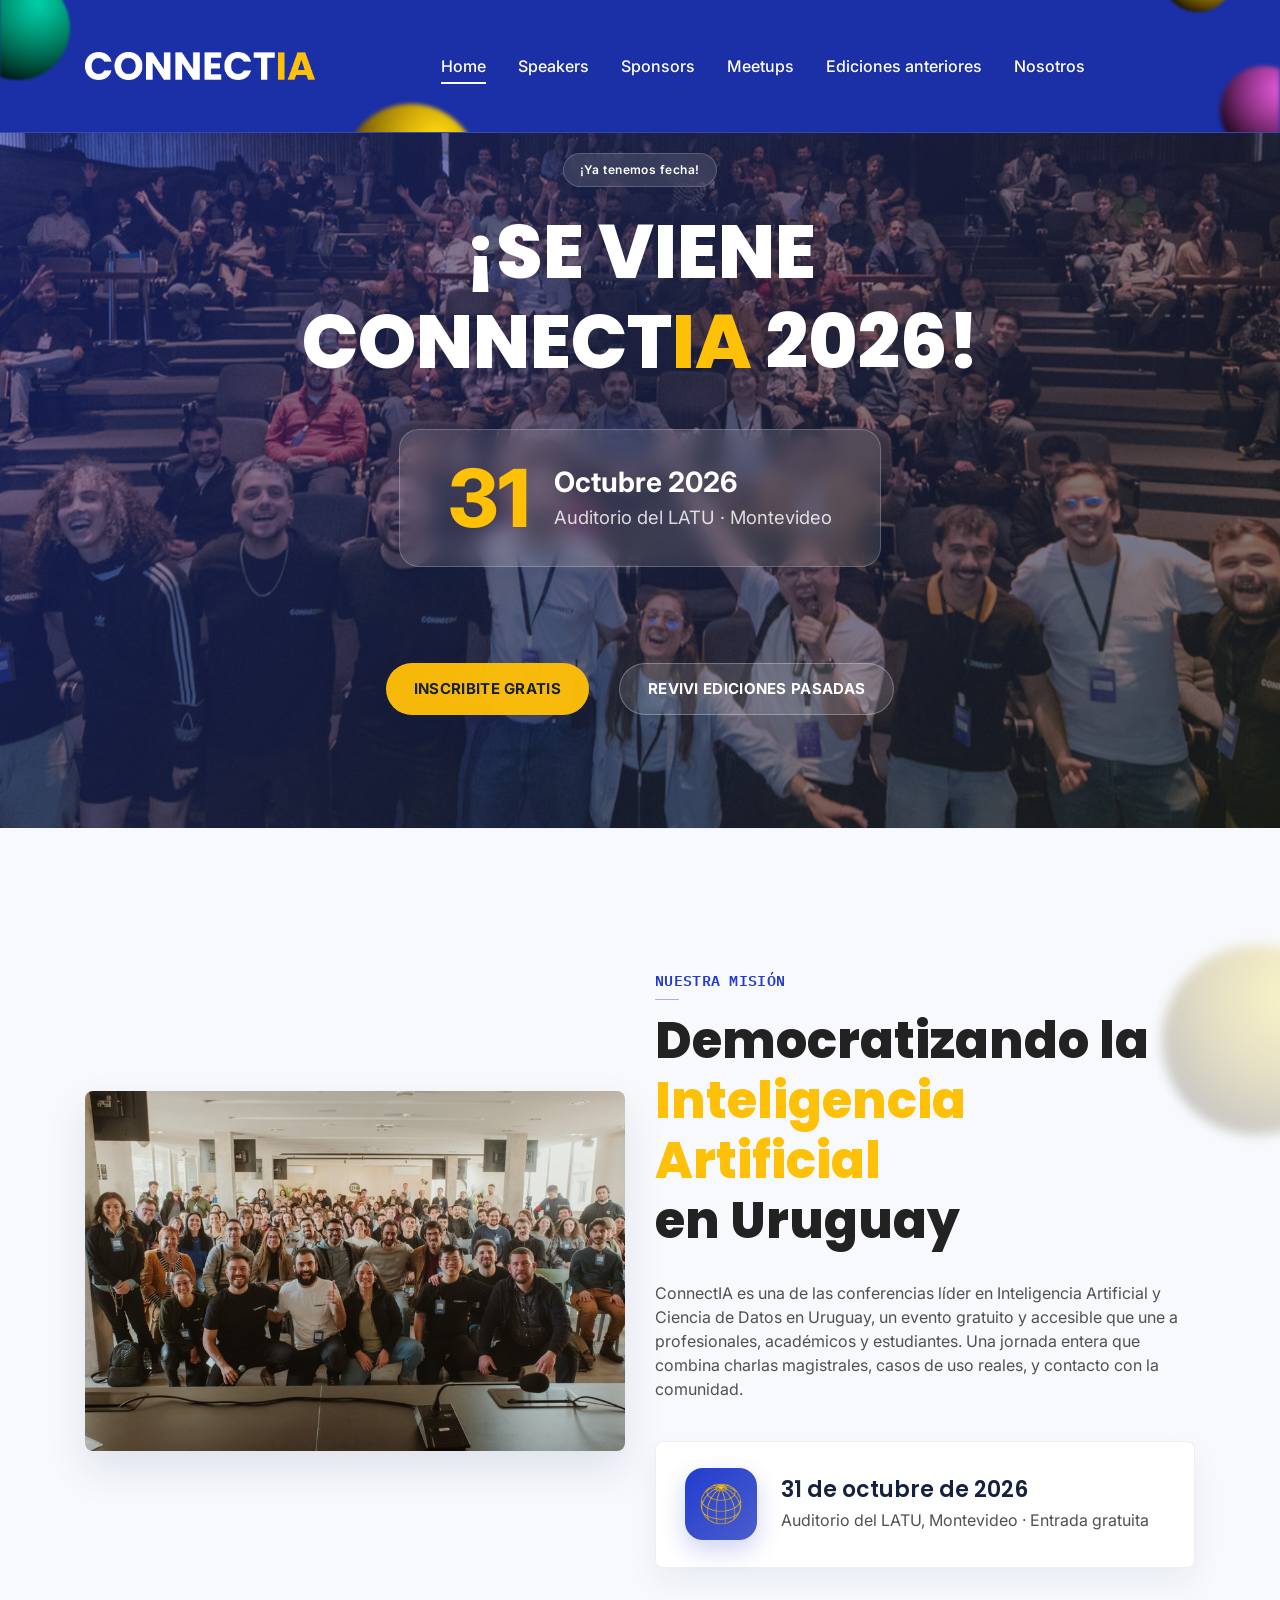
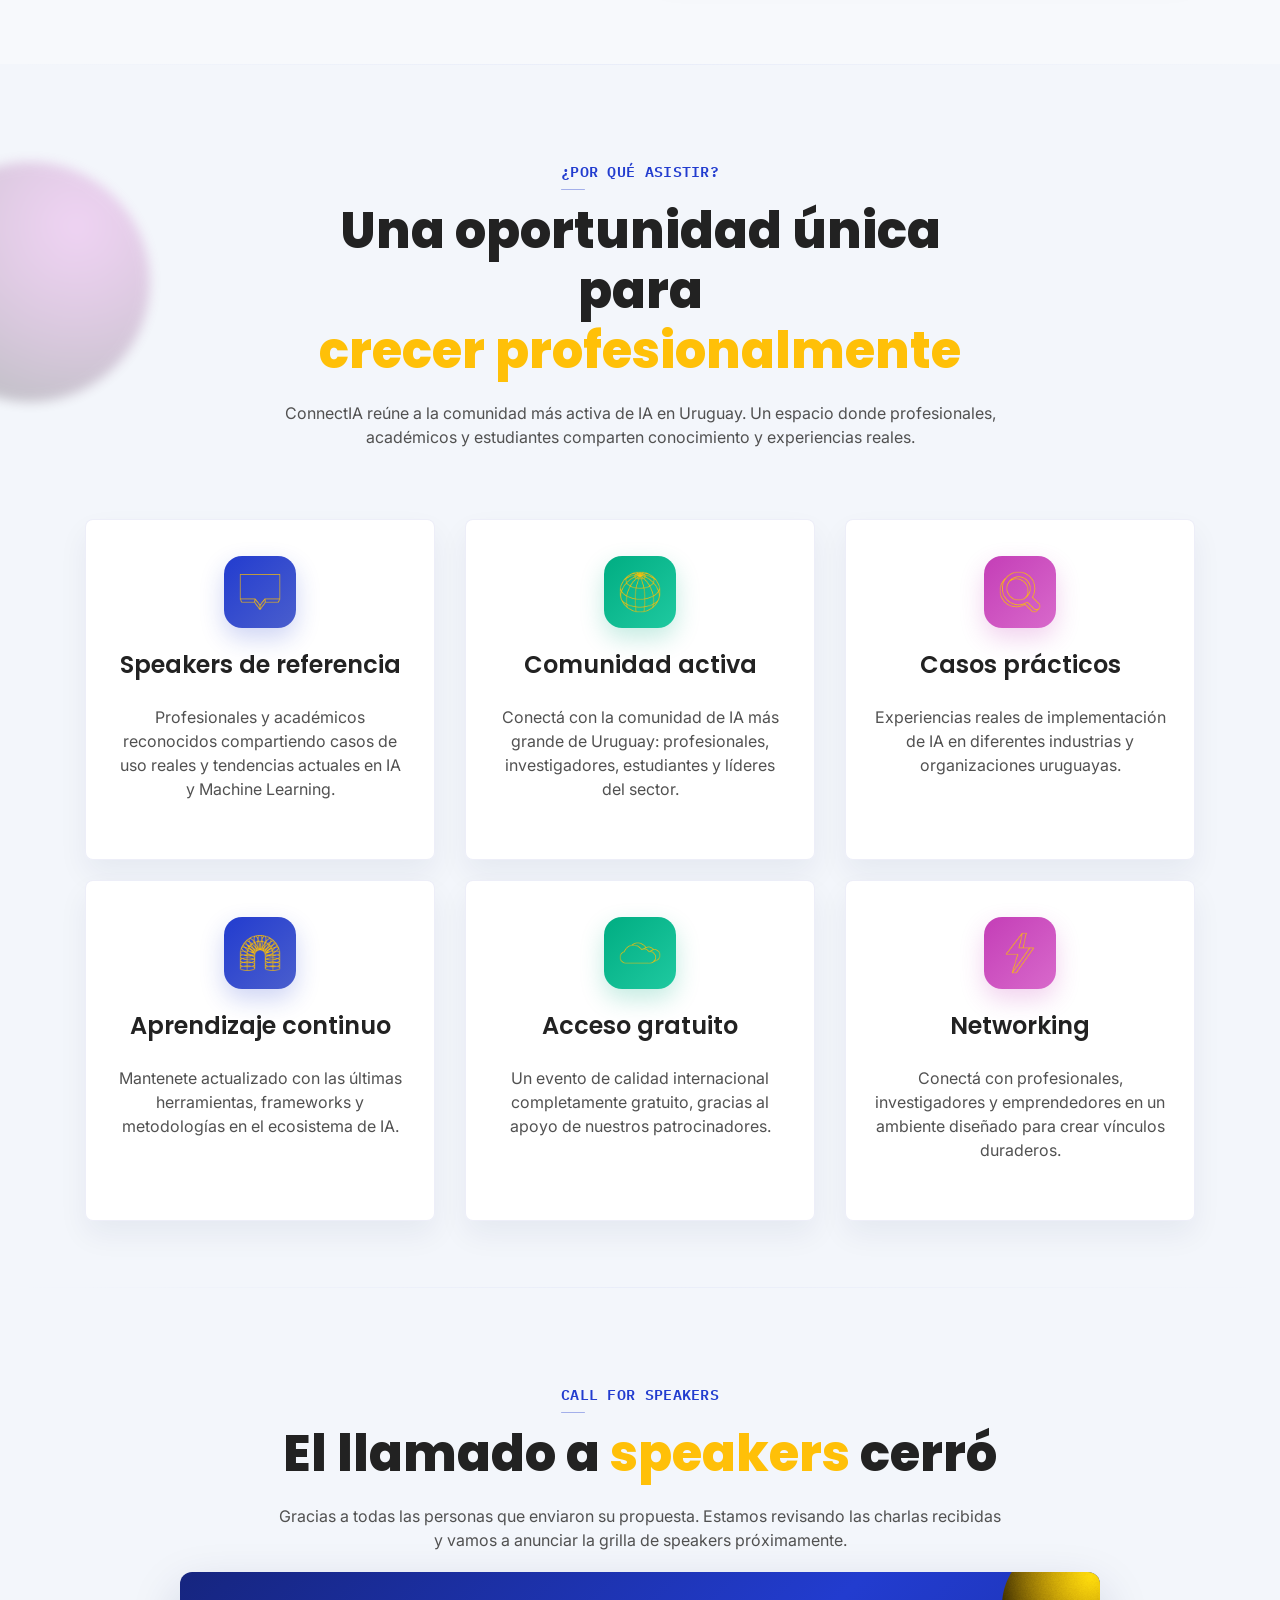
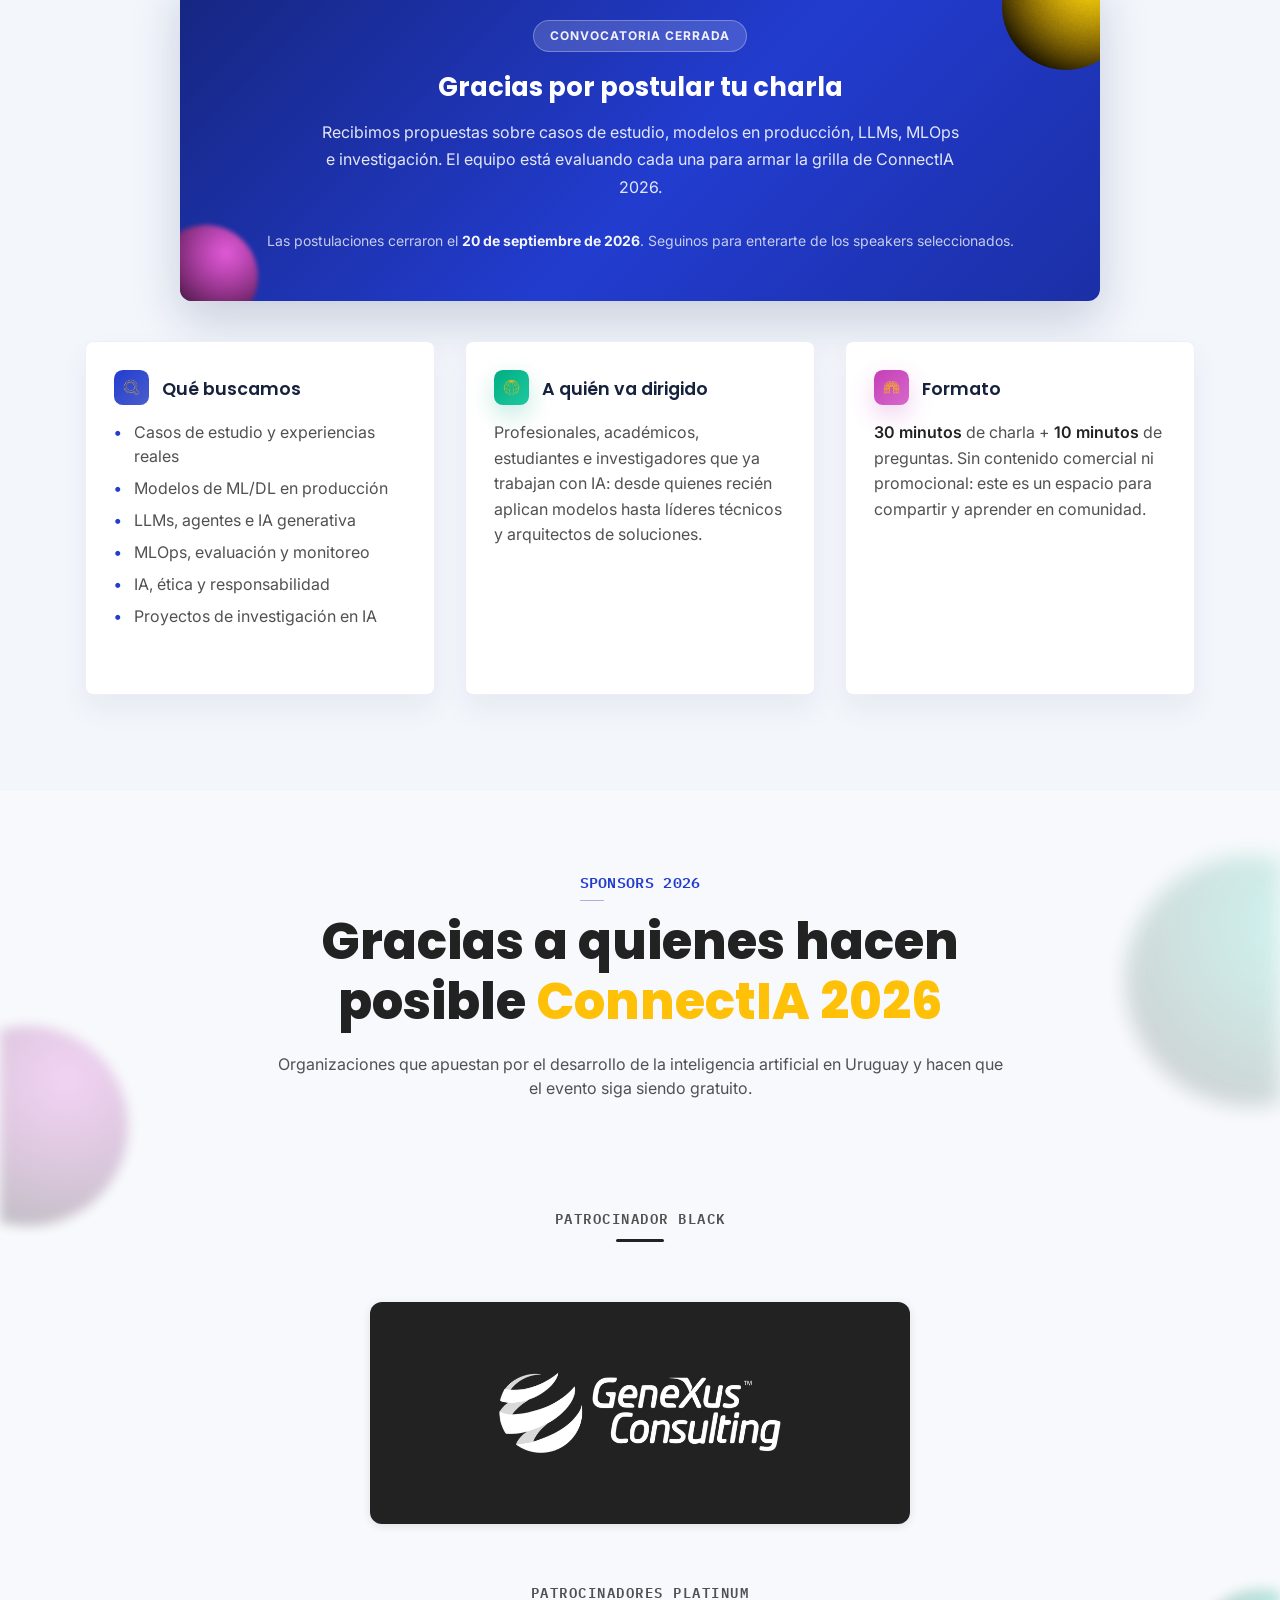
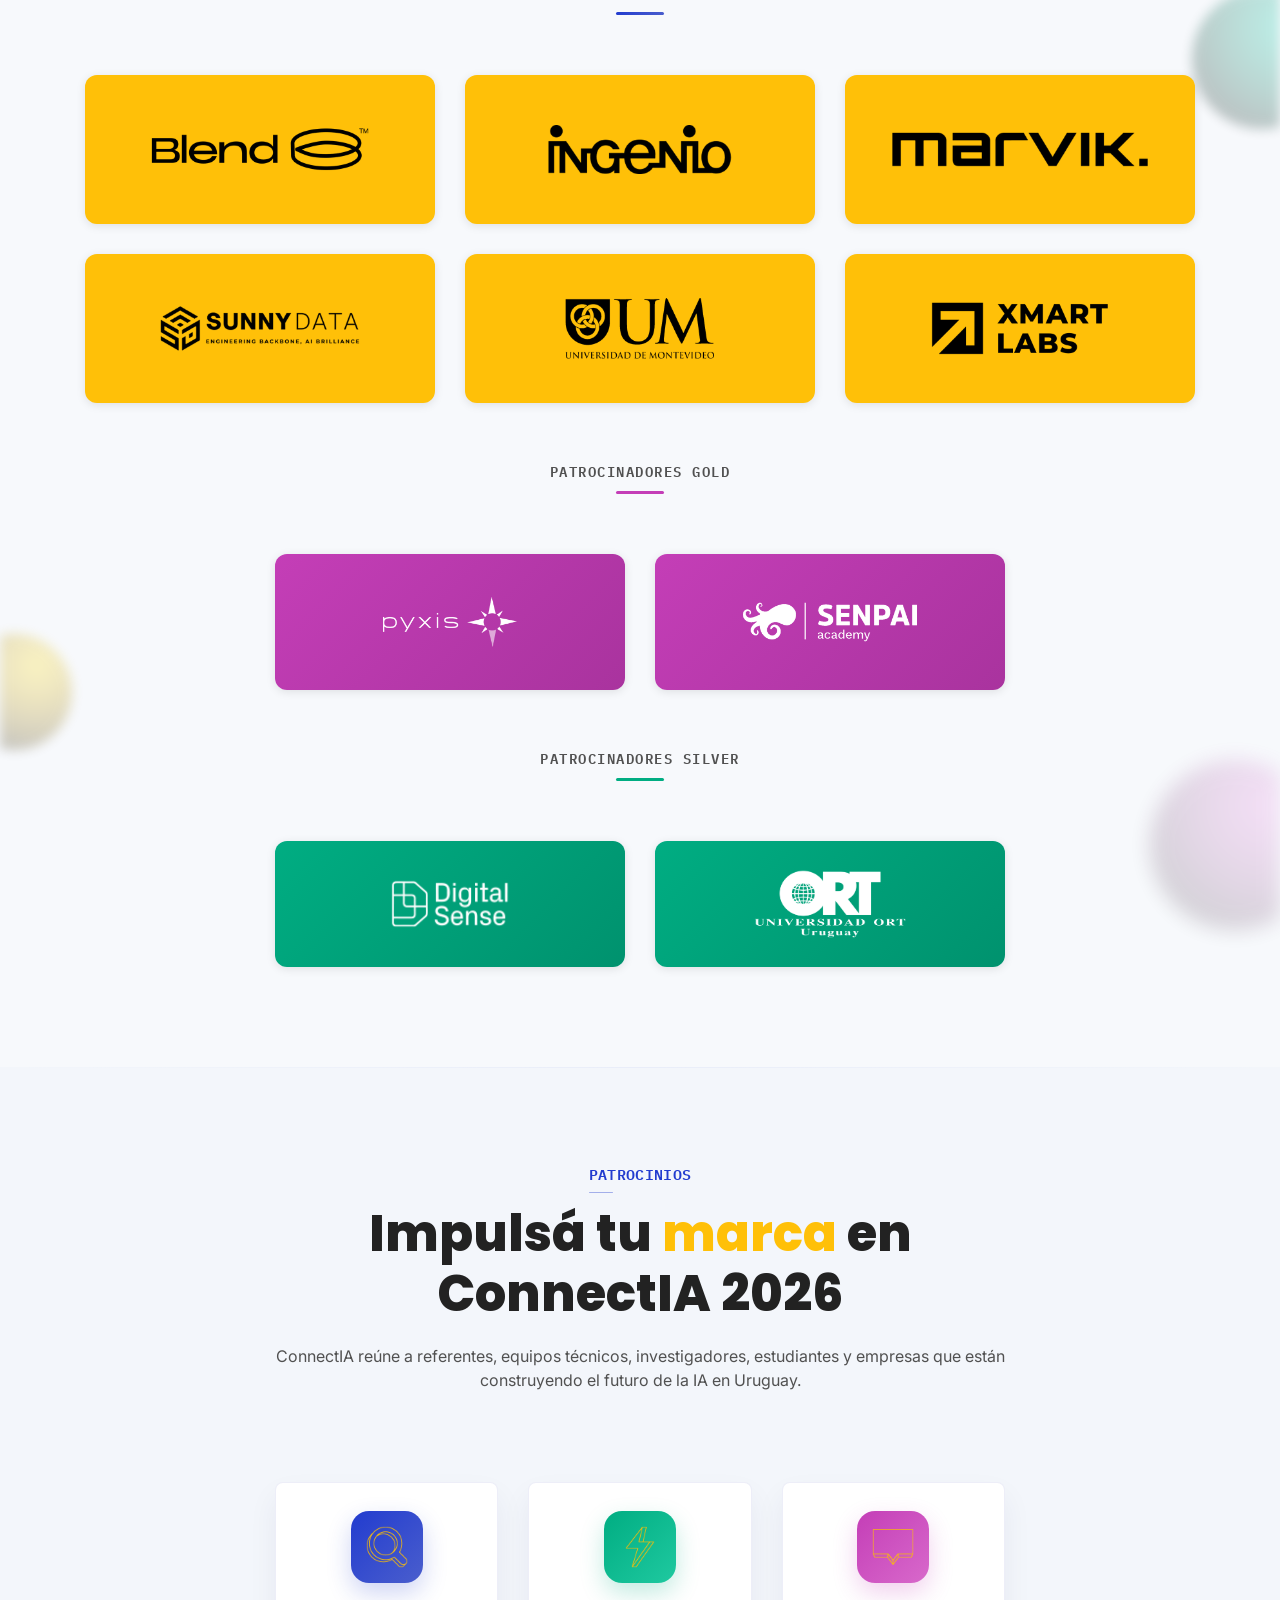
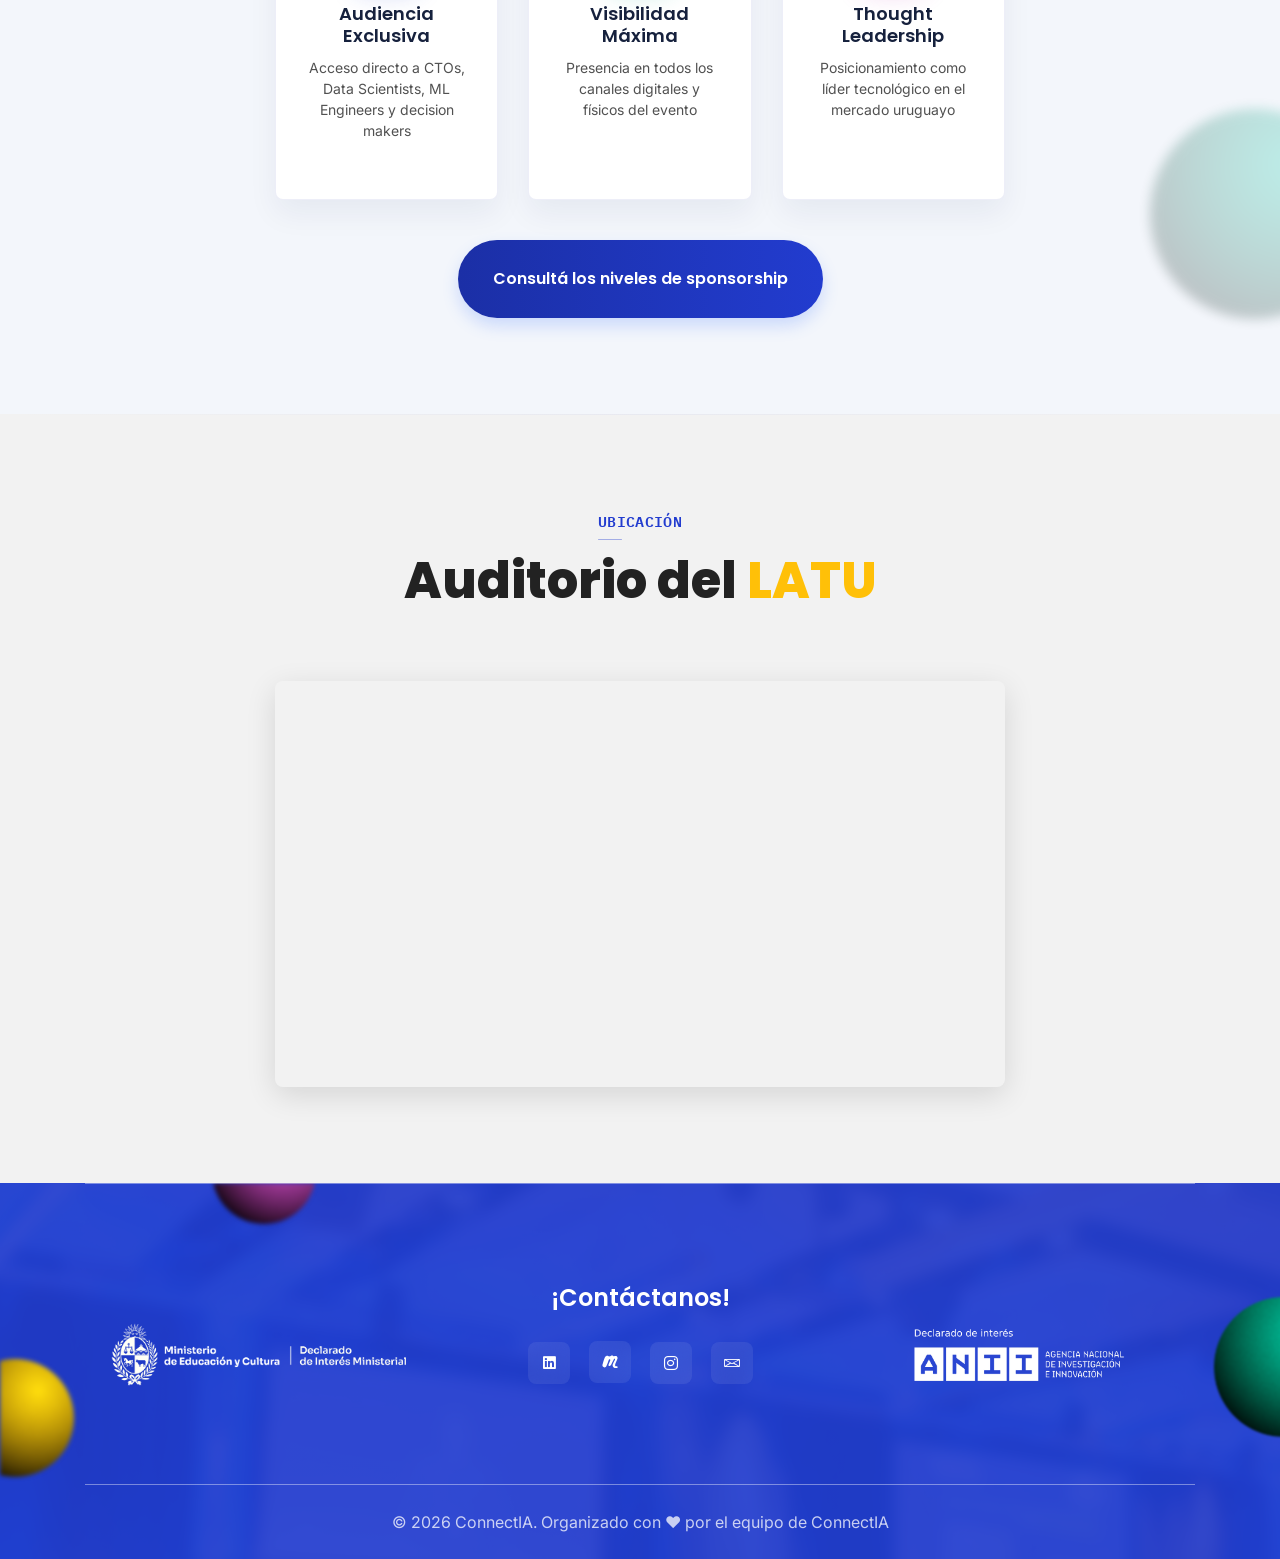
==== commit ac809722: "Agrega agenda mobile del evento y actualiza sponsors" ====
--- a/index.html
+++ b/index.html
@@ -368,9 +368,9 @@
                         </a>
                     </div>
                     <div class="col-lg-4 col-md-6">
-                        <div class="sponsor-tile">
+                        <a class="sponsor-tile" href="https://ingenio.org.uy/" target="_blank" rel="noopener">
                             <img src="assets/images/2026_sponsors/web/ingenio.png" alt="Ingenio">
-                        </div>
+                        </a>
                     </div>
                     <div class="col-lg-4 col-md-6">
                         <a class="sponsor-tile" href="https://marvik.ai/" target="_blank" rel="noopener">
@@ -412,13 +412,18 @@
                 </div>
             </div>
 
-            <!-- Silver Level (Colaborador) -->
+            <!-- Silver Level (Colaboradores) -->
             <div class="sponsor-tier sponsor-tier--silver">
-                <h3 class="tier-title">Patrocinador Silver</h3>
+                <h3 class="tier-title">Patrocinadores Silver</h3>
                 <div class="row justify-content-center">
                     <div class="col-lg-4 col-md-6">
                         <a class="sponsor-tile" href="https://www.digitalsense.ai" target="_blank" rel="noopener">
                             <img src="assets/images/2026_sponsors/web/digital_sense.png" alt="Digital Sense">
+                        </a>
+                    </div>
+                    <div class="col-lg-4 col-md-6">
+                        <a class="sponsor-tile" href="https://www.ort.edu.uy/" target="_blank" rel="noopener">
+                            <img class="ort-logo" src="assets/images/final/ort-final.png" alt="Universidad ORT Uruguay">
                         </a>
                     </div>
                 </div>
--- a/assets/css/brand.css
+++ b/assets/css/brand.css
@@ -167,10 +167,14 @@
     background: var(--brand-green);
 }
 
-/* Los logos son versiones blancas: cada nivel lleva su color de marca.
-   Solo el nivel Black queda en ink. */
+/* Cada nivel lleva su color de marca. Platinum usa amarillo con logos
+   oscuros para mantener el contraste, igual que en la agenda del evento. */
 .sponsors-2026 .sponsor-tier--platinum .sponsor-tile {
-    background: linear-gradient(135deg, #223CCF 0%, #4A5ECD 100%);
+    background: #FFC008;
+}
+
+.sponsors-2026 .sponsor-tier--platinum .sponsor-tile img {
+    filter: brightness(0);
 }
 
 .sponsors-2026 .sponsor-tier--gold .sponsor-tile {
@@ -179,6 +183,12 @@
 
 .sponsors-2026 .sponsor-tier--silver .sponsor-tile {
     background: linear-gradient(135deg, #00AD82 0%, #00926E 100%);
+}
+
+/* La versión existente de ORT es oscura sobre fondo transparente. */
+.sponsors-2026 .sponsor-tile img.ort-logo {
+    filter: brightness(0) invert(1);
+    aspect-ratio: 3 / 1;
 }
 
 .sponsors-2026 .sponsor-tier--black .sponsor-tile {
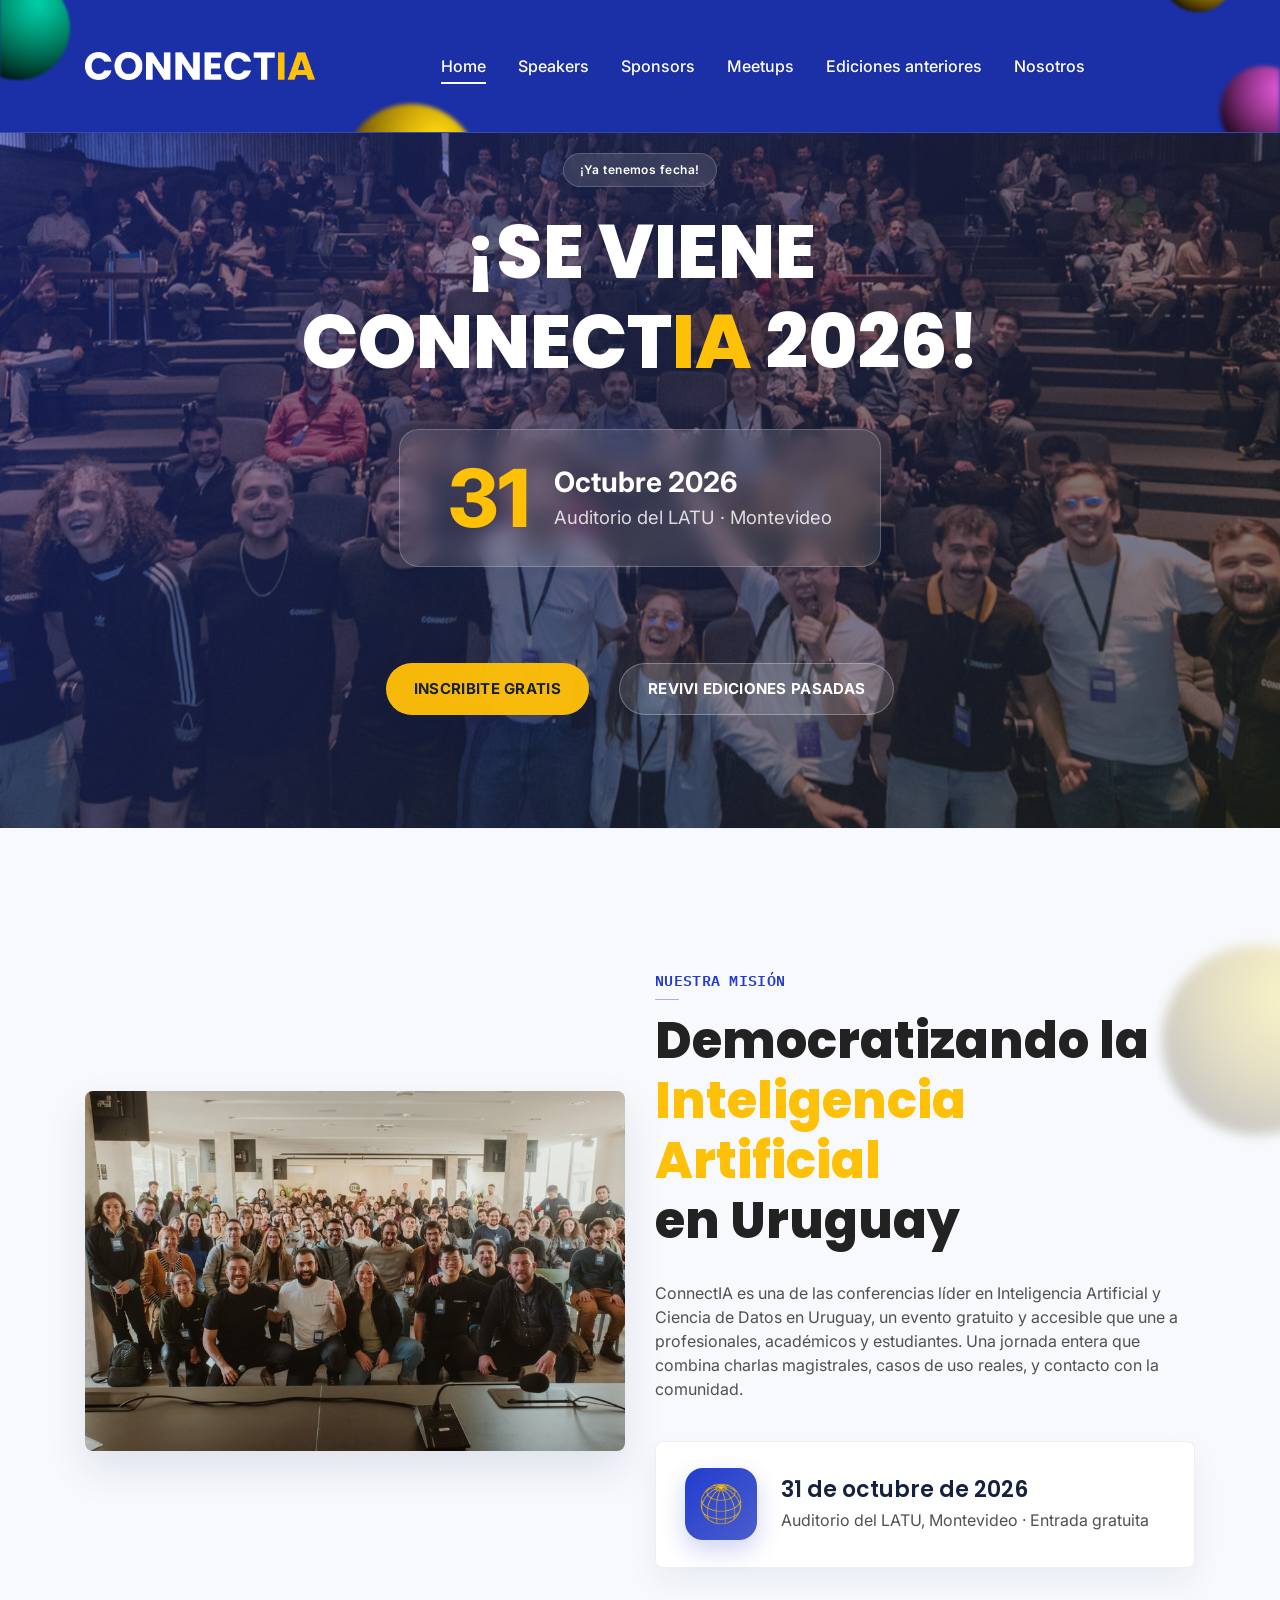
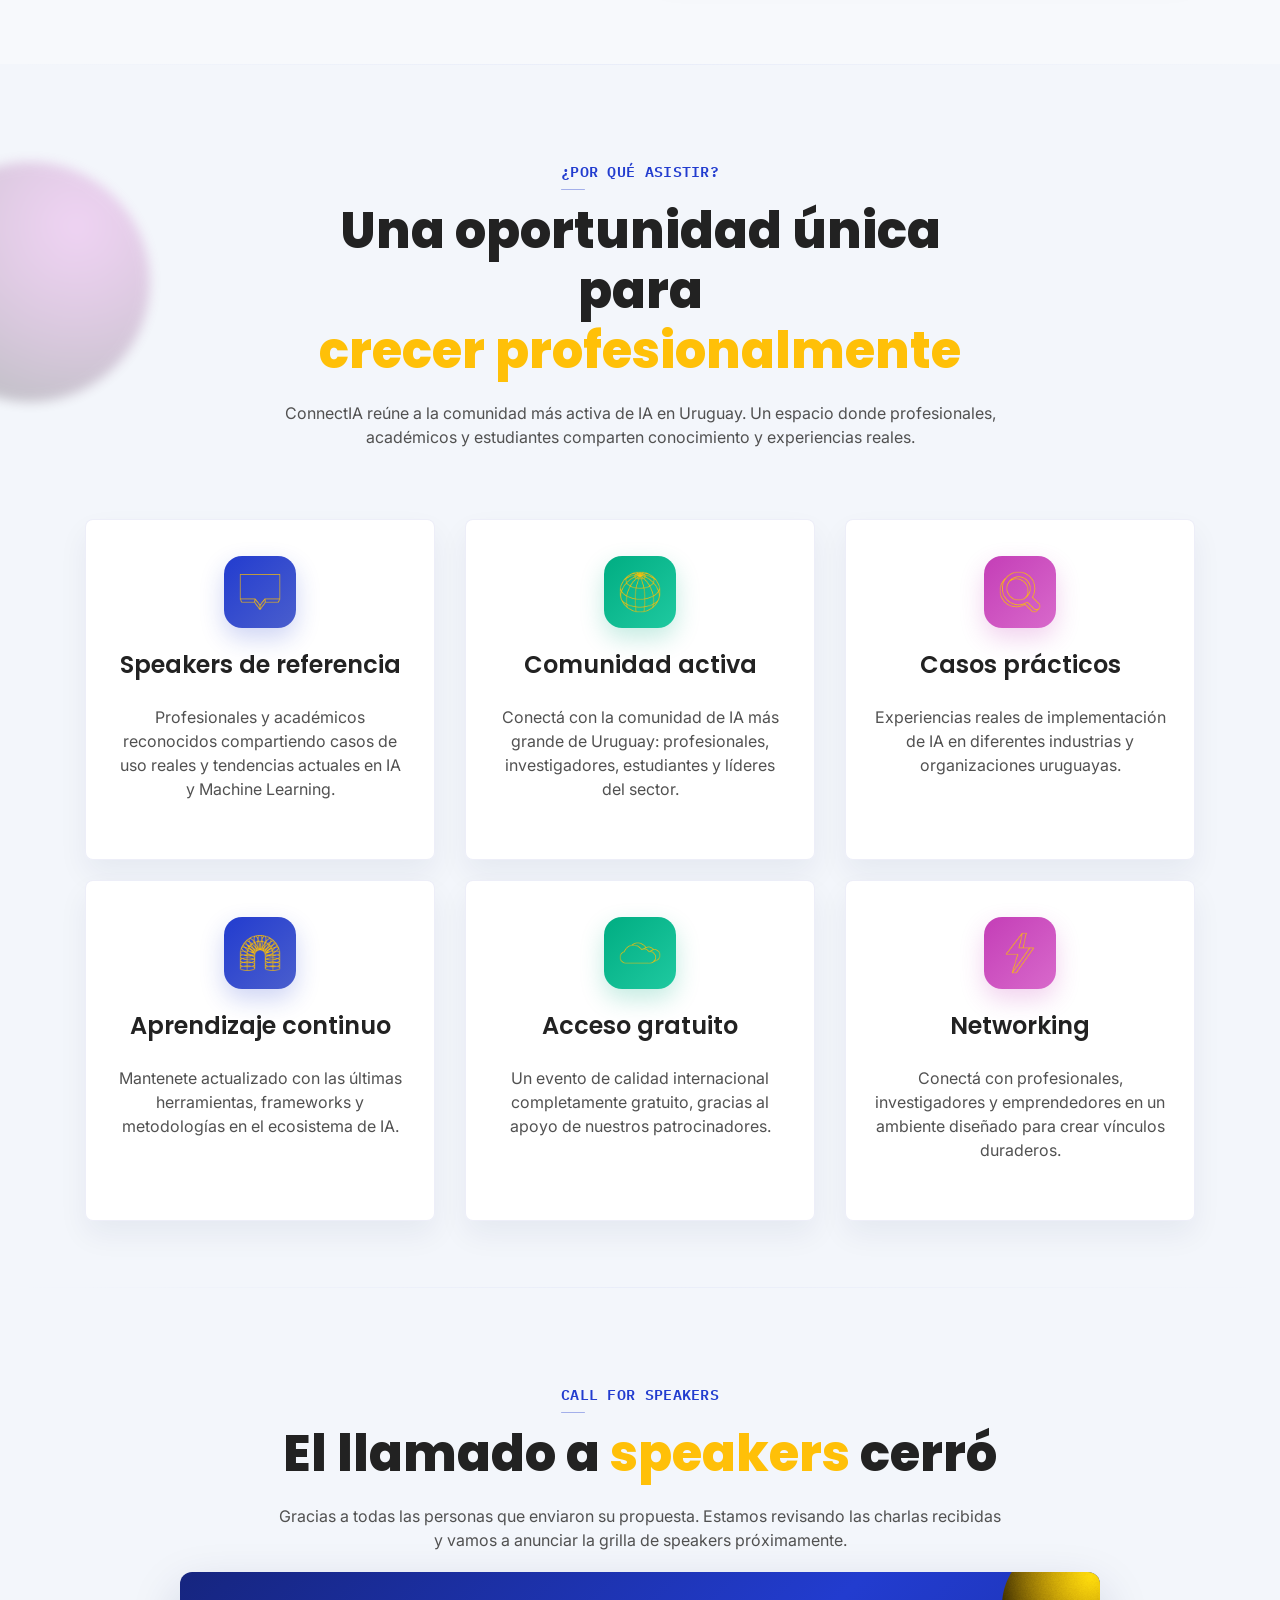
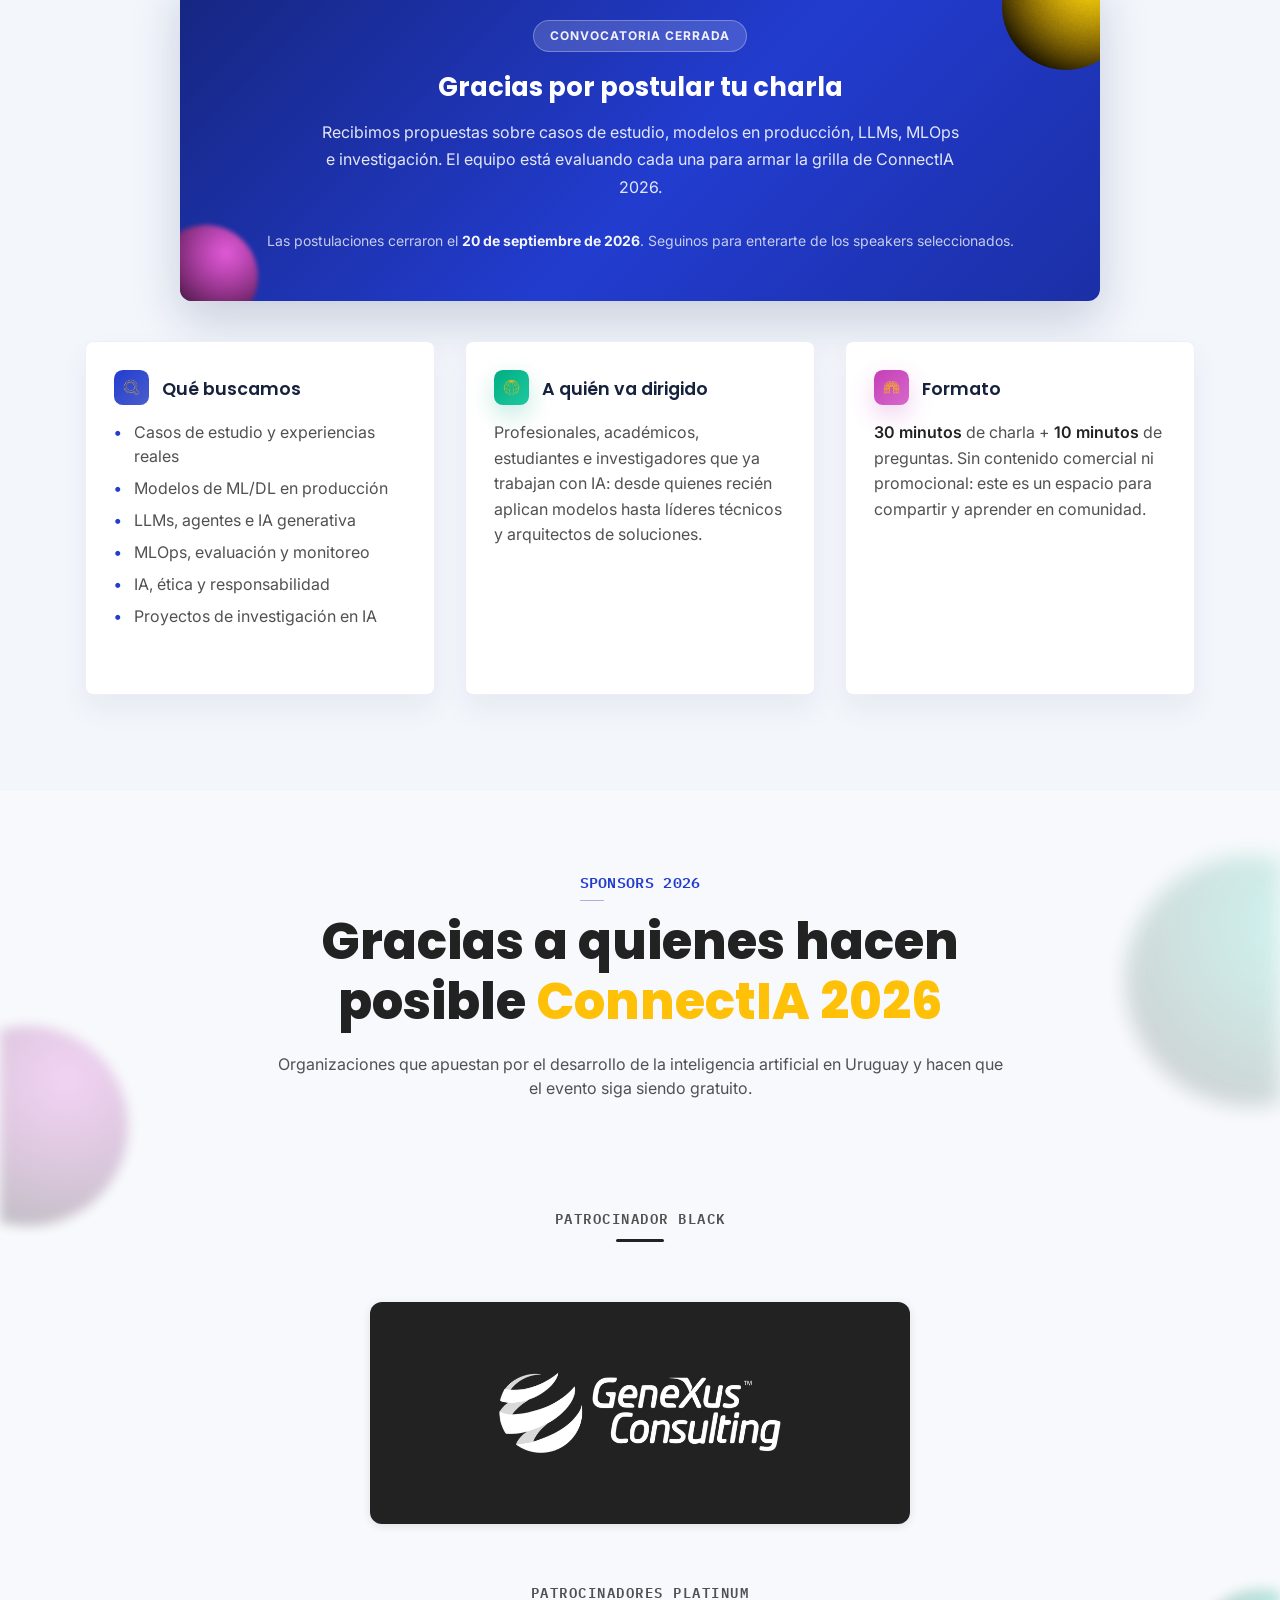
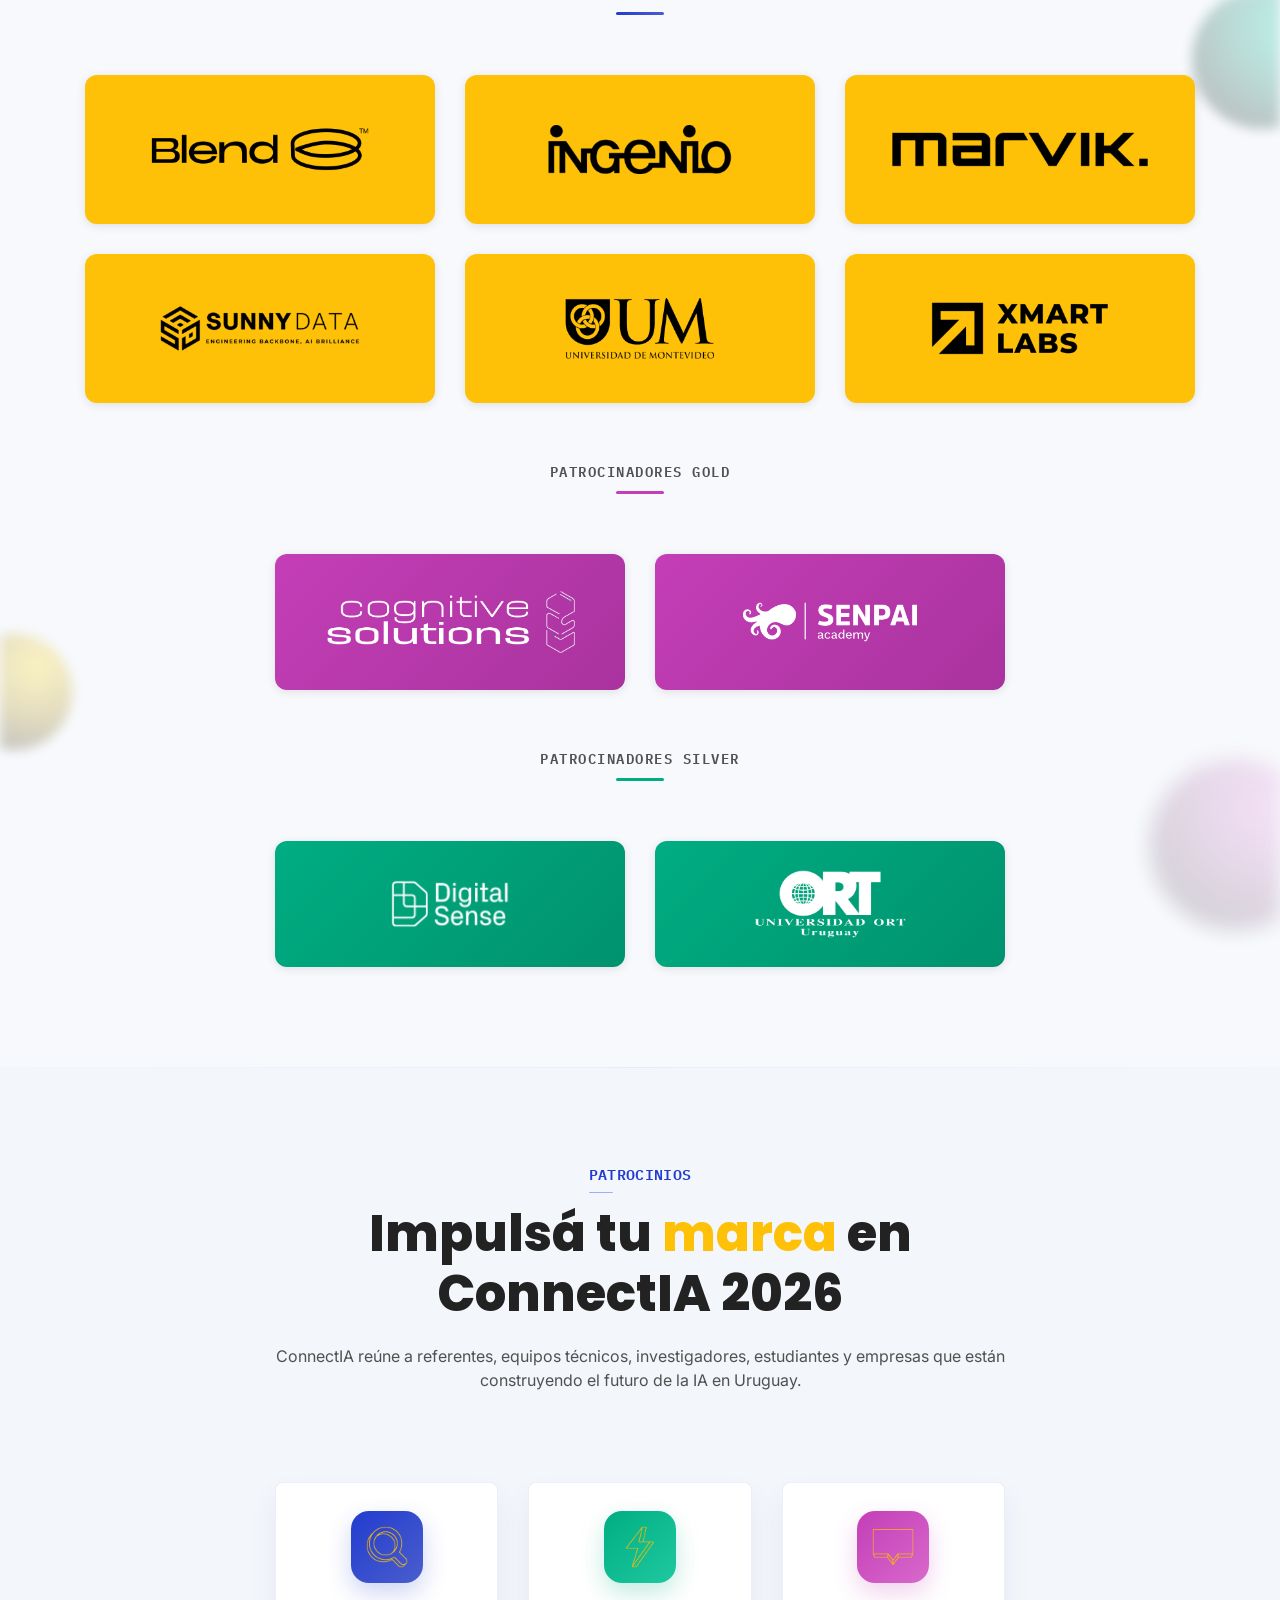
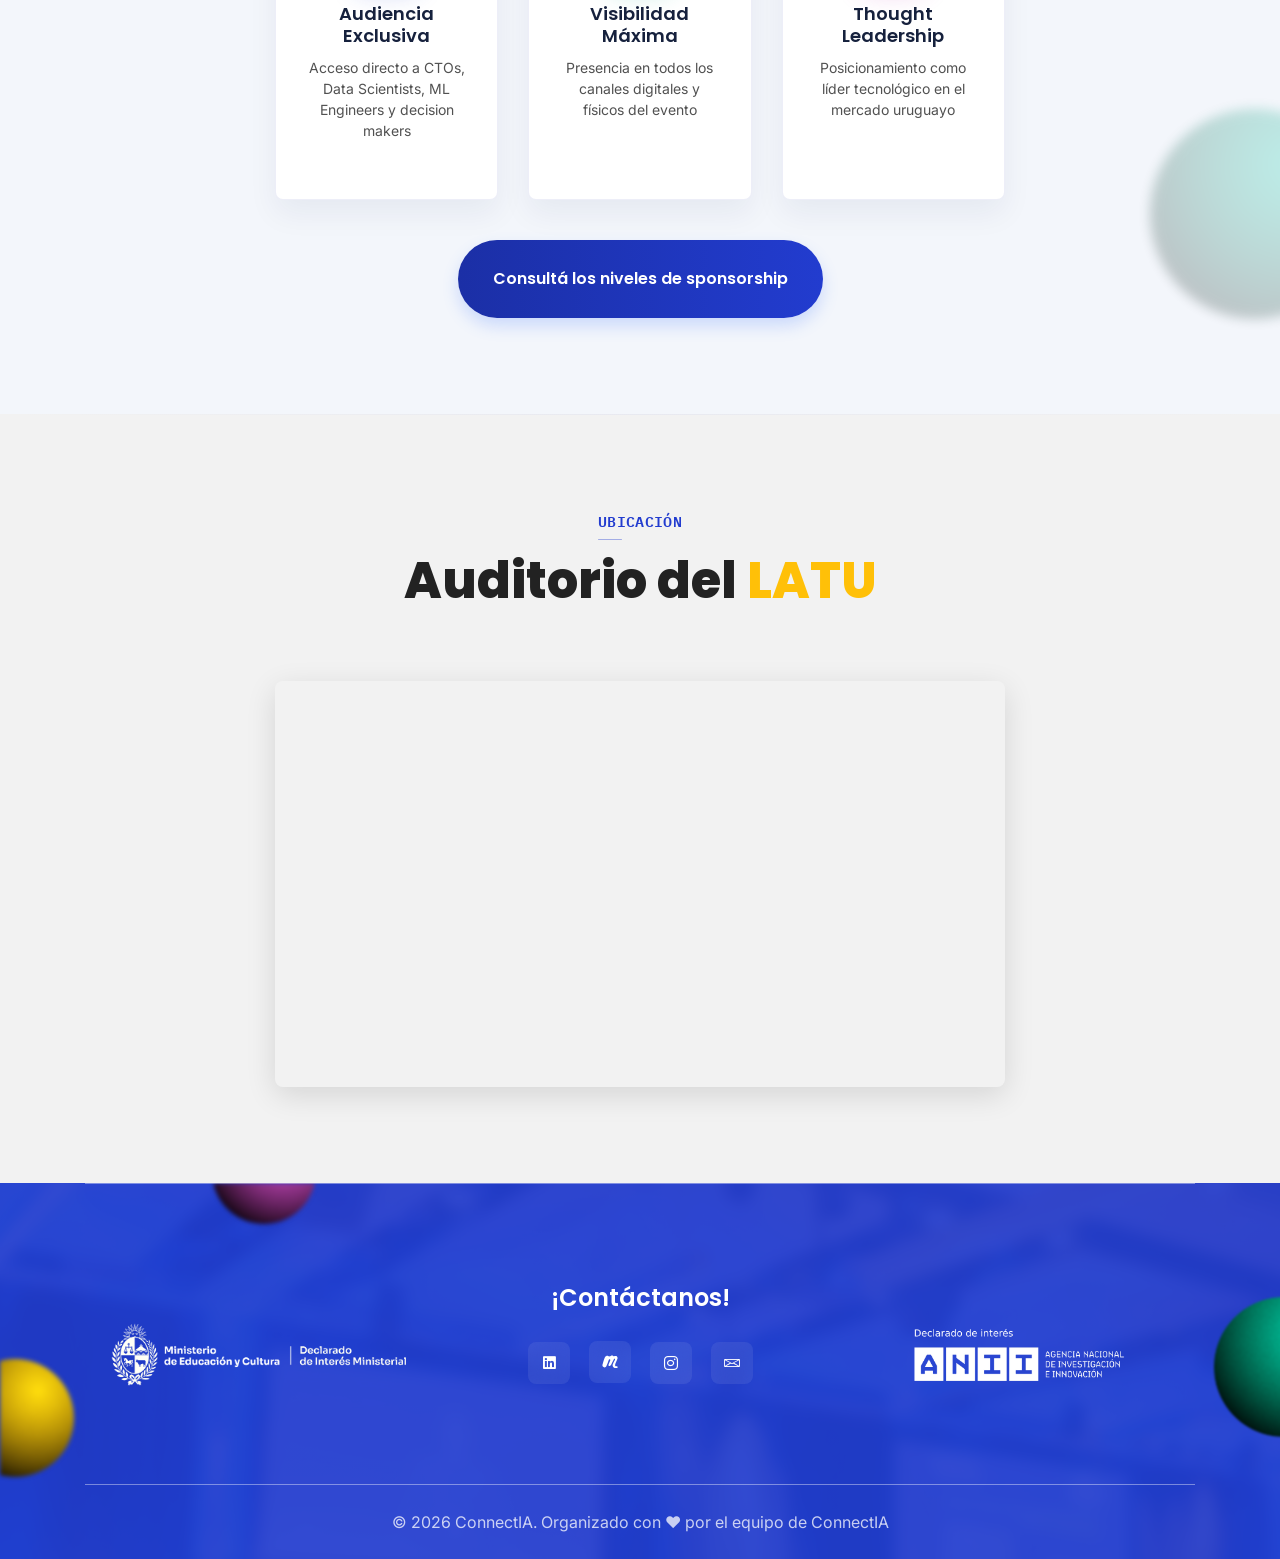
==== commit b1103d0e: "Actualiza sponsor Gold a Cognitive Solutions" ====
--- a/index.html
+++ b/index.html
@@ -400,8 +400,8 @@
                 <h3 class="tier-title">Patrocinadores Gold</h3>
                 <div class="row justify-content-center">
                     <div class="col-lg-4 col-md-6">
-                        <a class="sponsor-tile" href="https://pyxis.tech/" target="_blank" rel="noopener">
-                            <img src="assets/images/2026_sponsors/web/pyxis.png" alt="Pyxis">
+                        <a class="sponsor-tile" href="https://pyxis.tech/soluciones/generative-artificial-intelligence/" target="_blank" rel="noopener">
+                            <img class="cognitive-logo" src="assets/images/2026_sponsors/web/cognitive_solutions.png" alt="Cognitive Solutions">
                         </a>
                     </div>
                     <div class="col-lg-4 col-md-6">
--- a/assets/css/brand.css
+++ b/assets/css/brand.css
@@ -188,6 +188,10 @@
 /* La versión existente de ORT es oscura sobre fondo transparente. */
 .sponsors-2026 .sponsor-tile img.ort-logo {
     filter: brightness(0) invert(1);
+    aspect-ratio: 3 / 1;
+}
+
+.sponsors-2026 .sponsor-tile img.cognitive-logo {
     aspect-ratio: 3 / 1;
 }
 
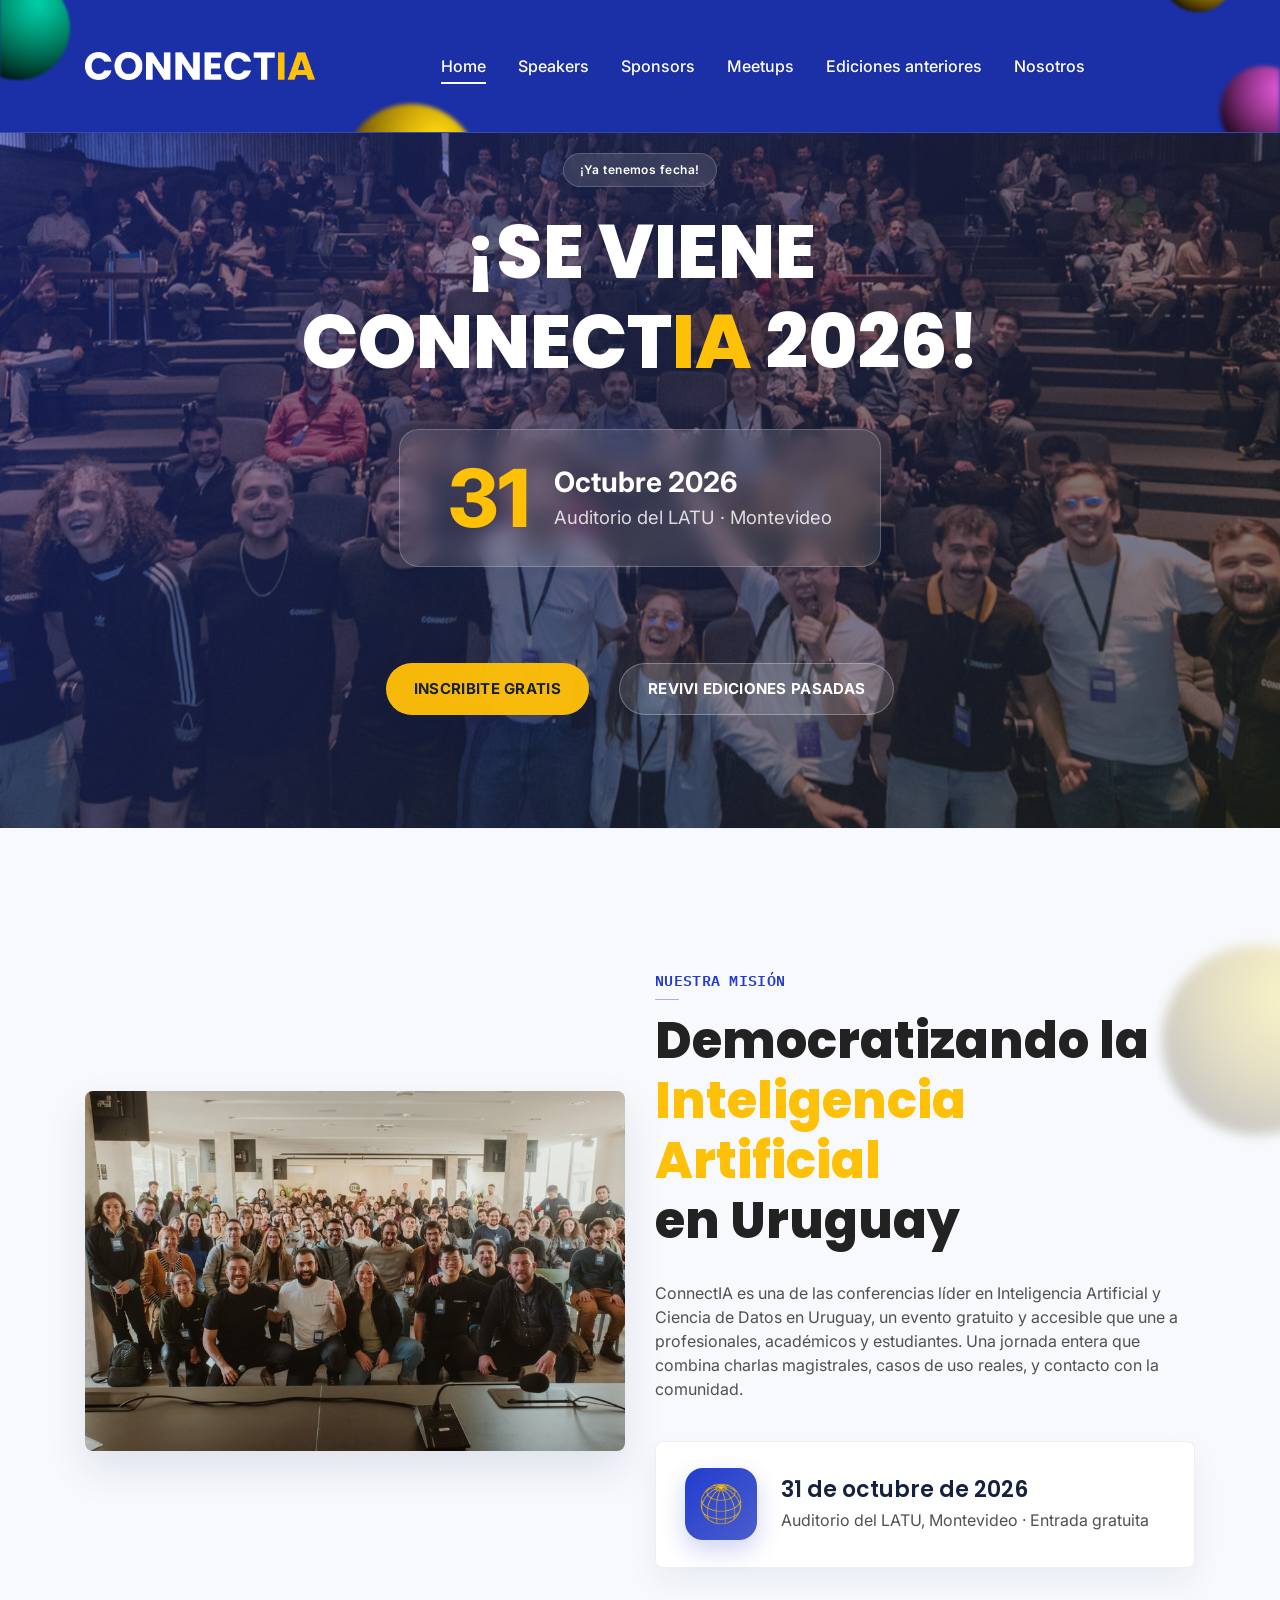
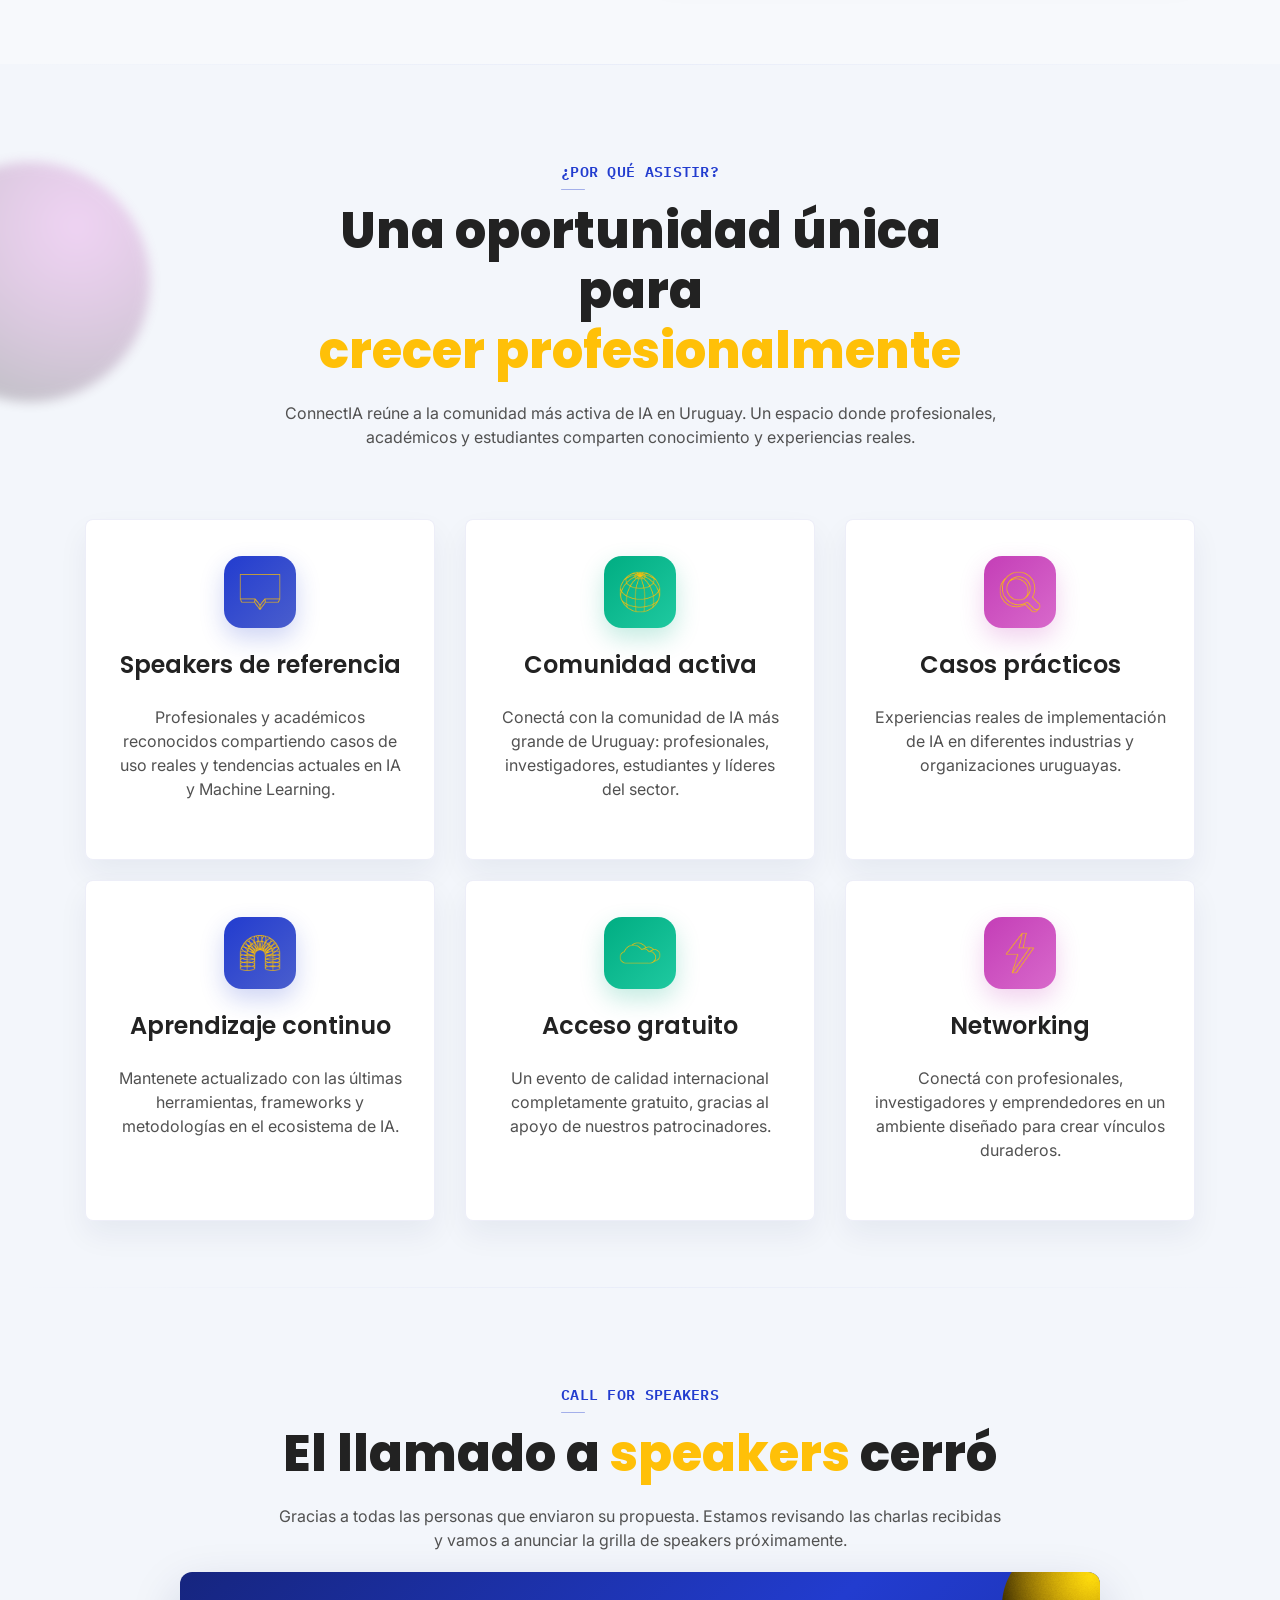
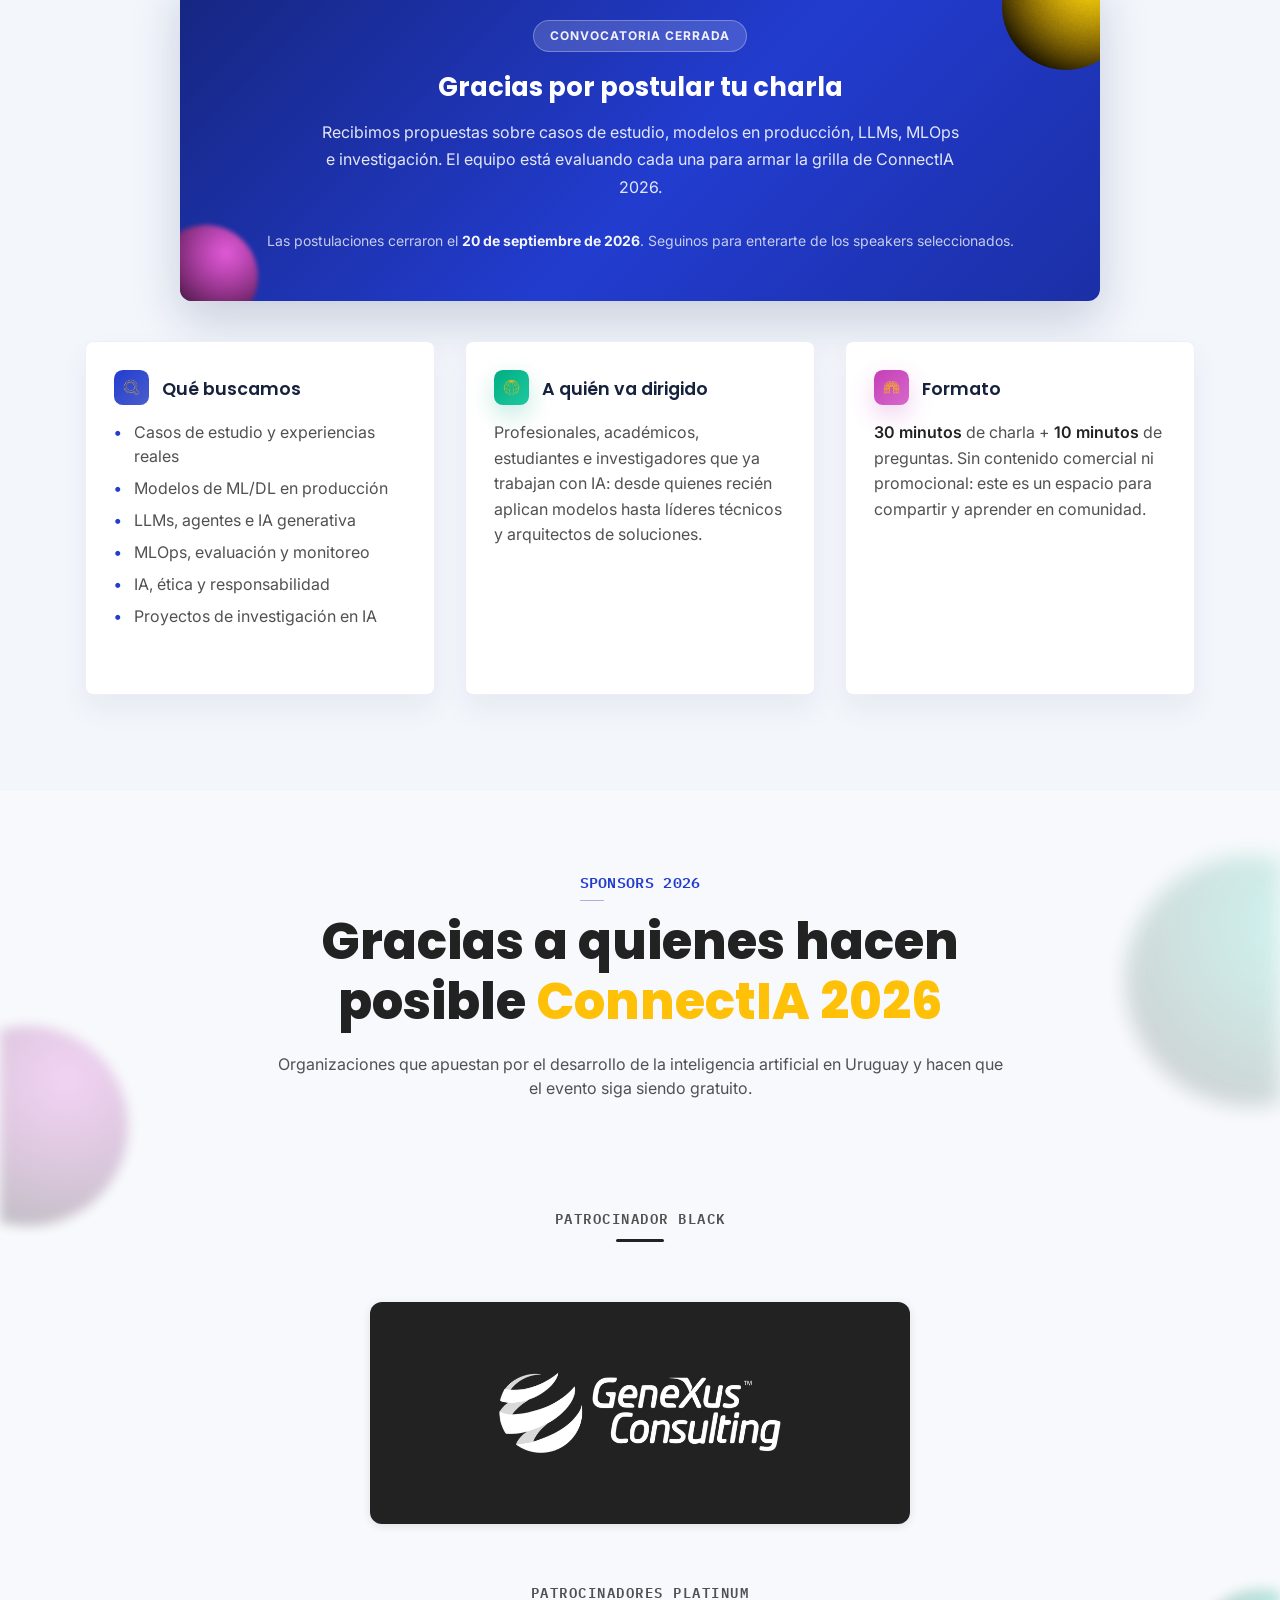
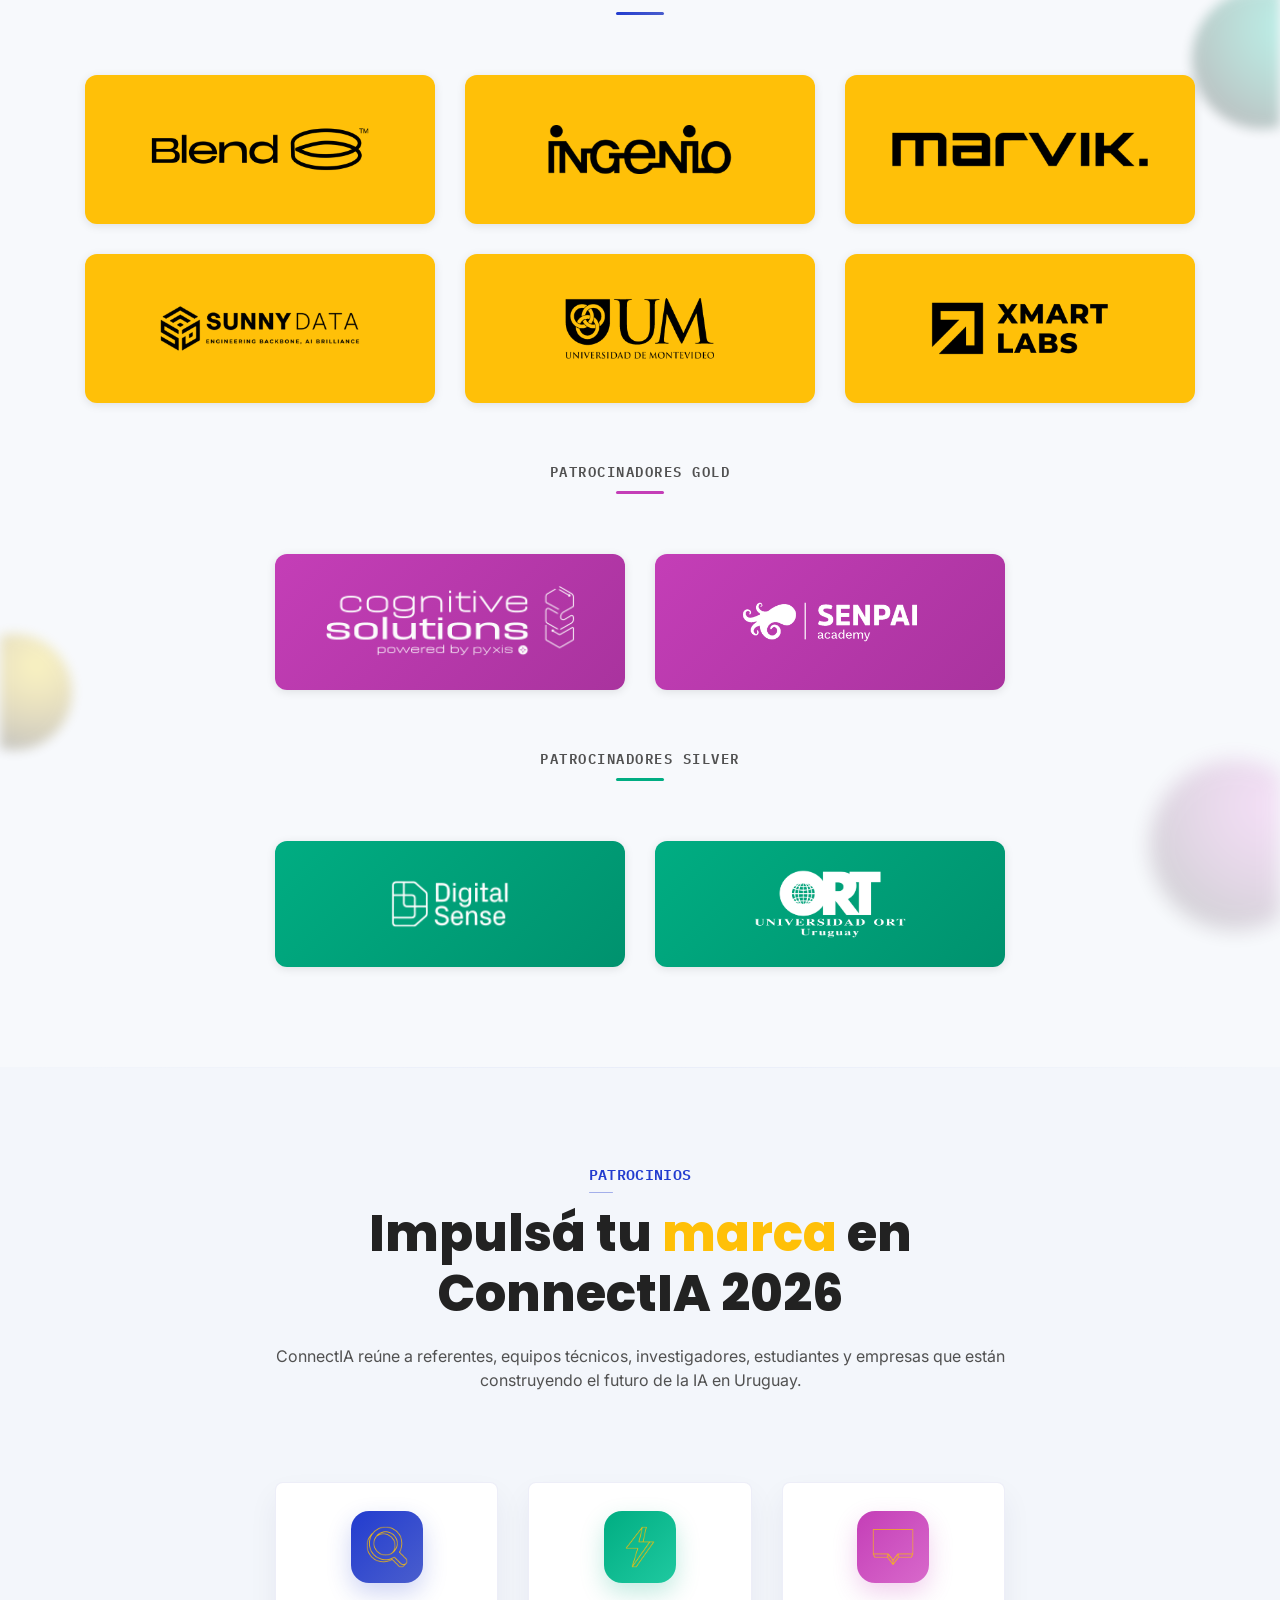
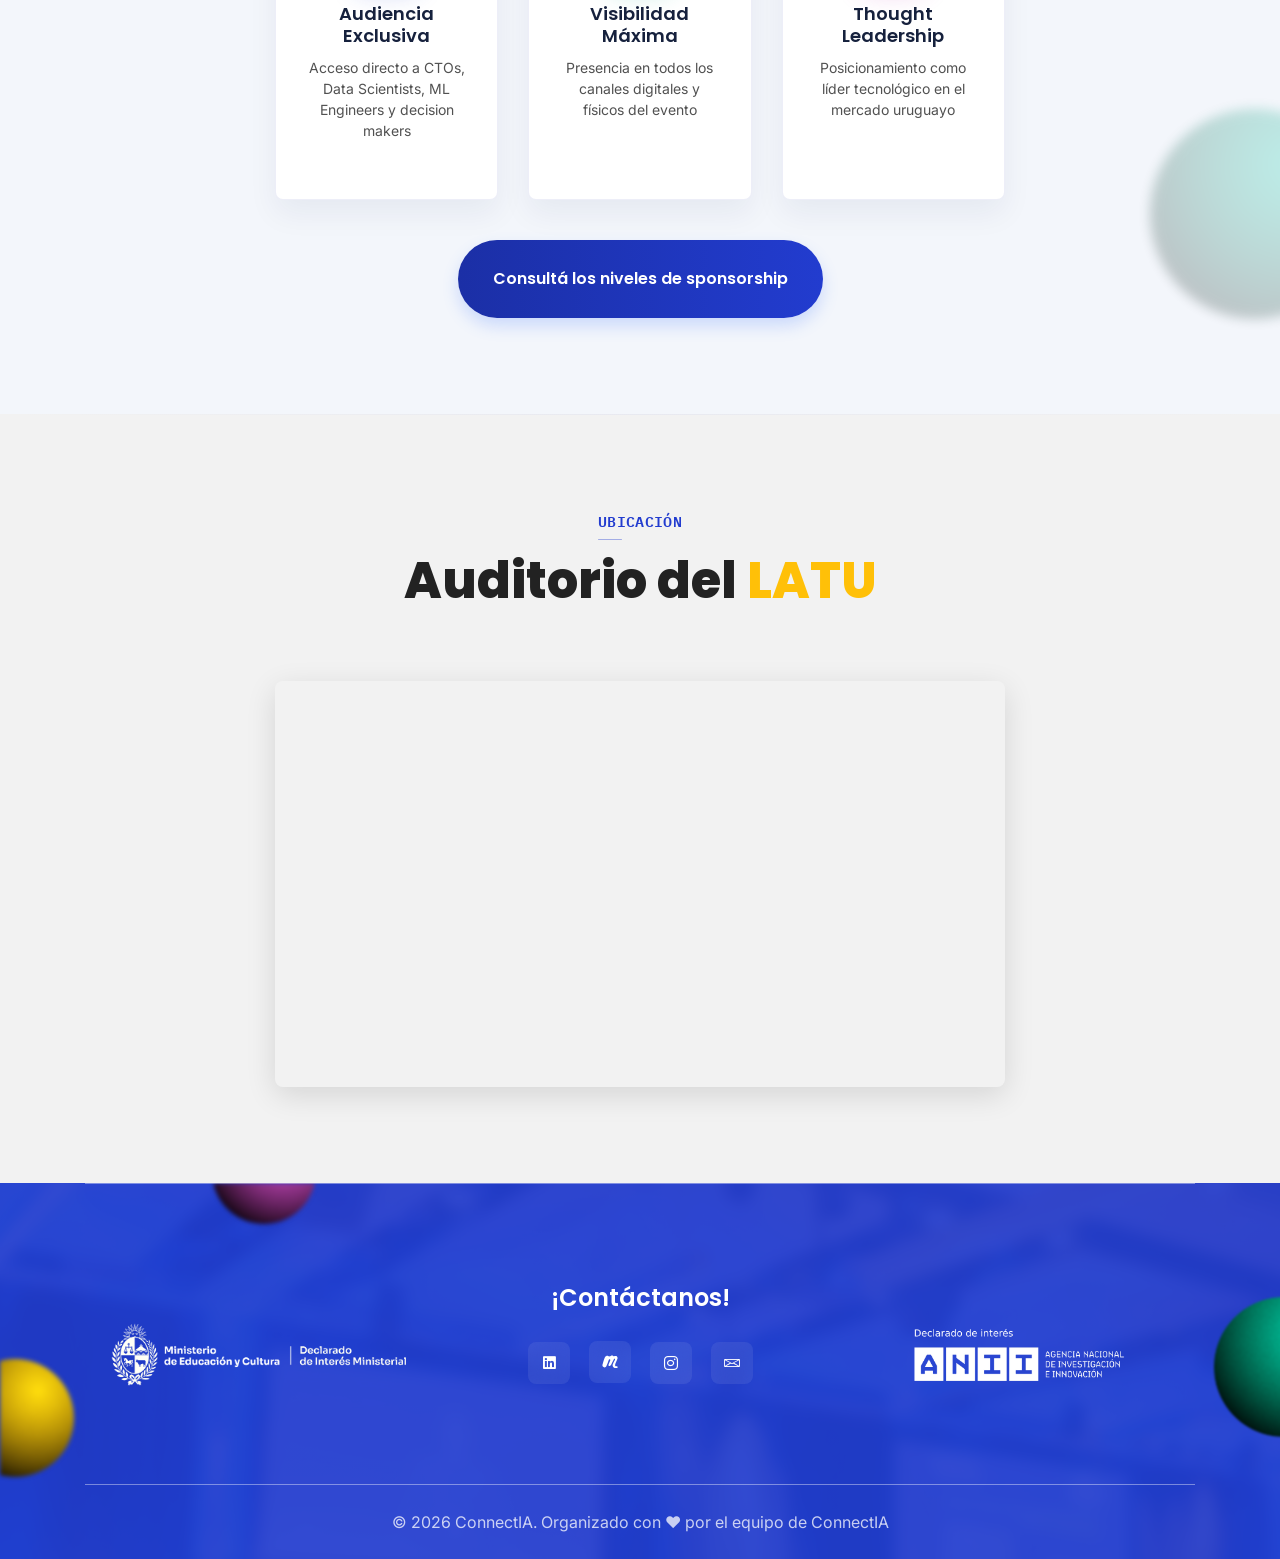
==== commit ed242501: "Usa logo completo de Cognitive Solutions enviado" ====
--- a/index.html
+++ b/index.html
@@ -401,7 +401,7 @@
                 <div class="row justify-content-center">
                     <div class="col-lg-4 col-md-6">
                         <a class="sponsor-tile" href="https://pyxis.tech/soluciones/generative-artificial-intelligence/" target="_blank" rel="noopener">
-                            <img class="cognitive-logo" src="assets/images/2026_sponsors/web/cognitive_solutions.png" alt="Cognitive Solutions">
+                            <img class="cognitive-logo" src="assets/images/2026_sponsors/web/cognitive_solutions_full.png" alt="Cognitive Solutions">
                         </a>
                     </div>
                     <div class="col-lg-4 col-md-6">
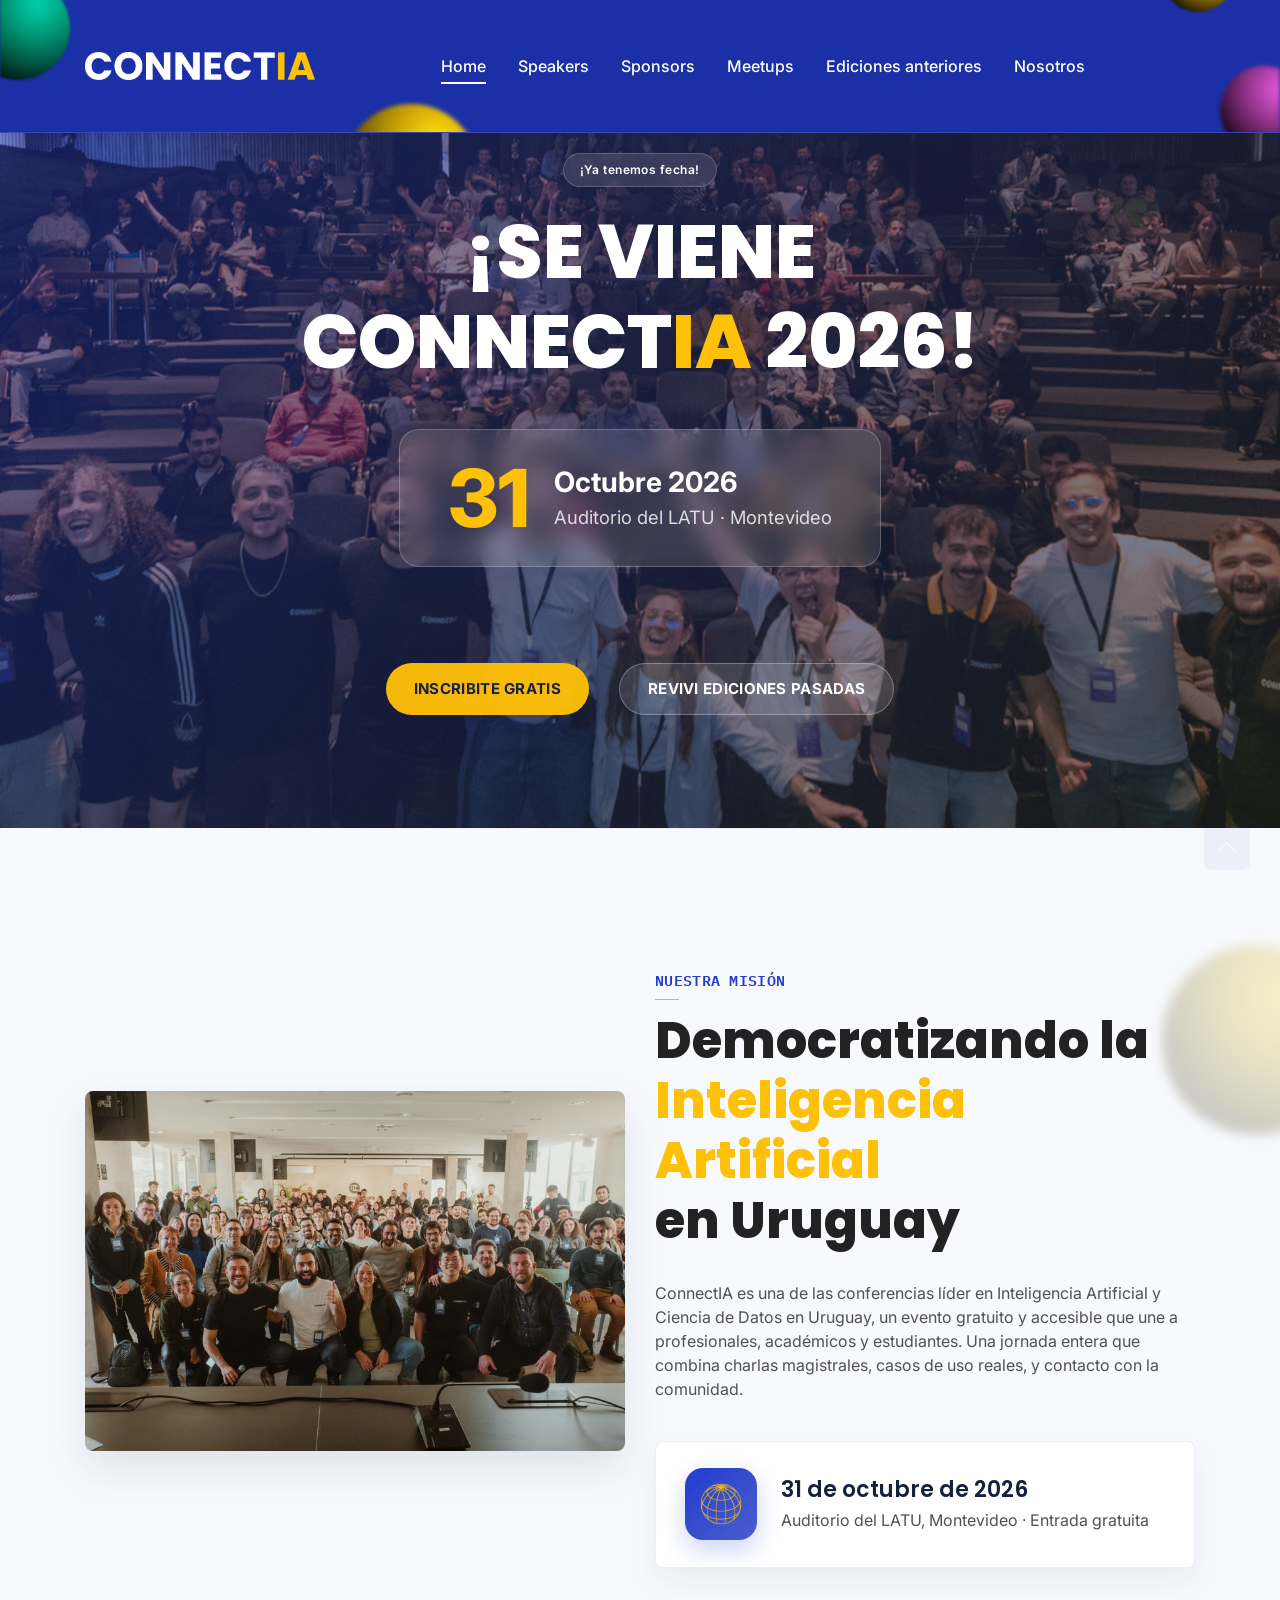
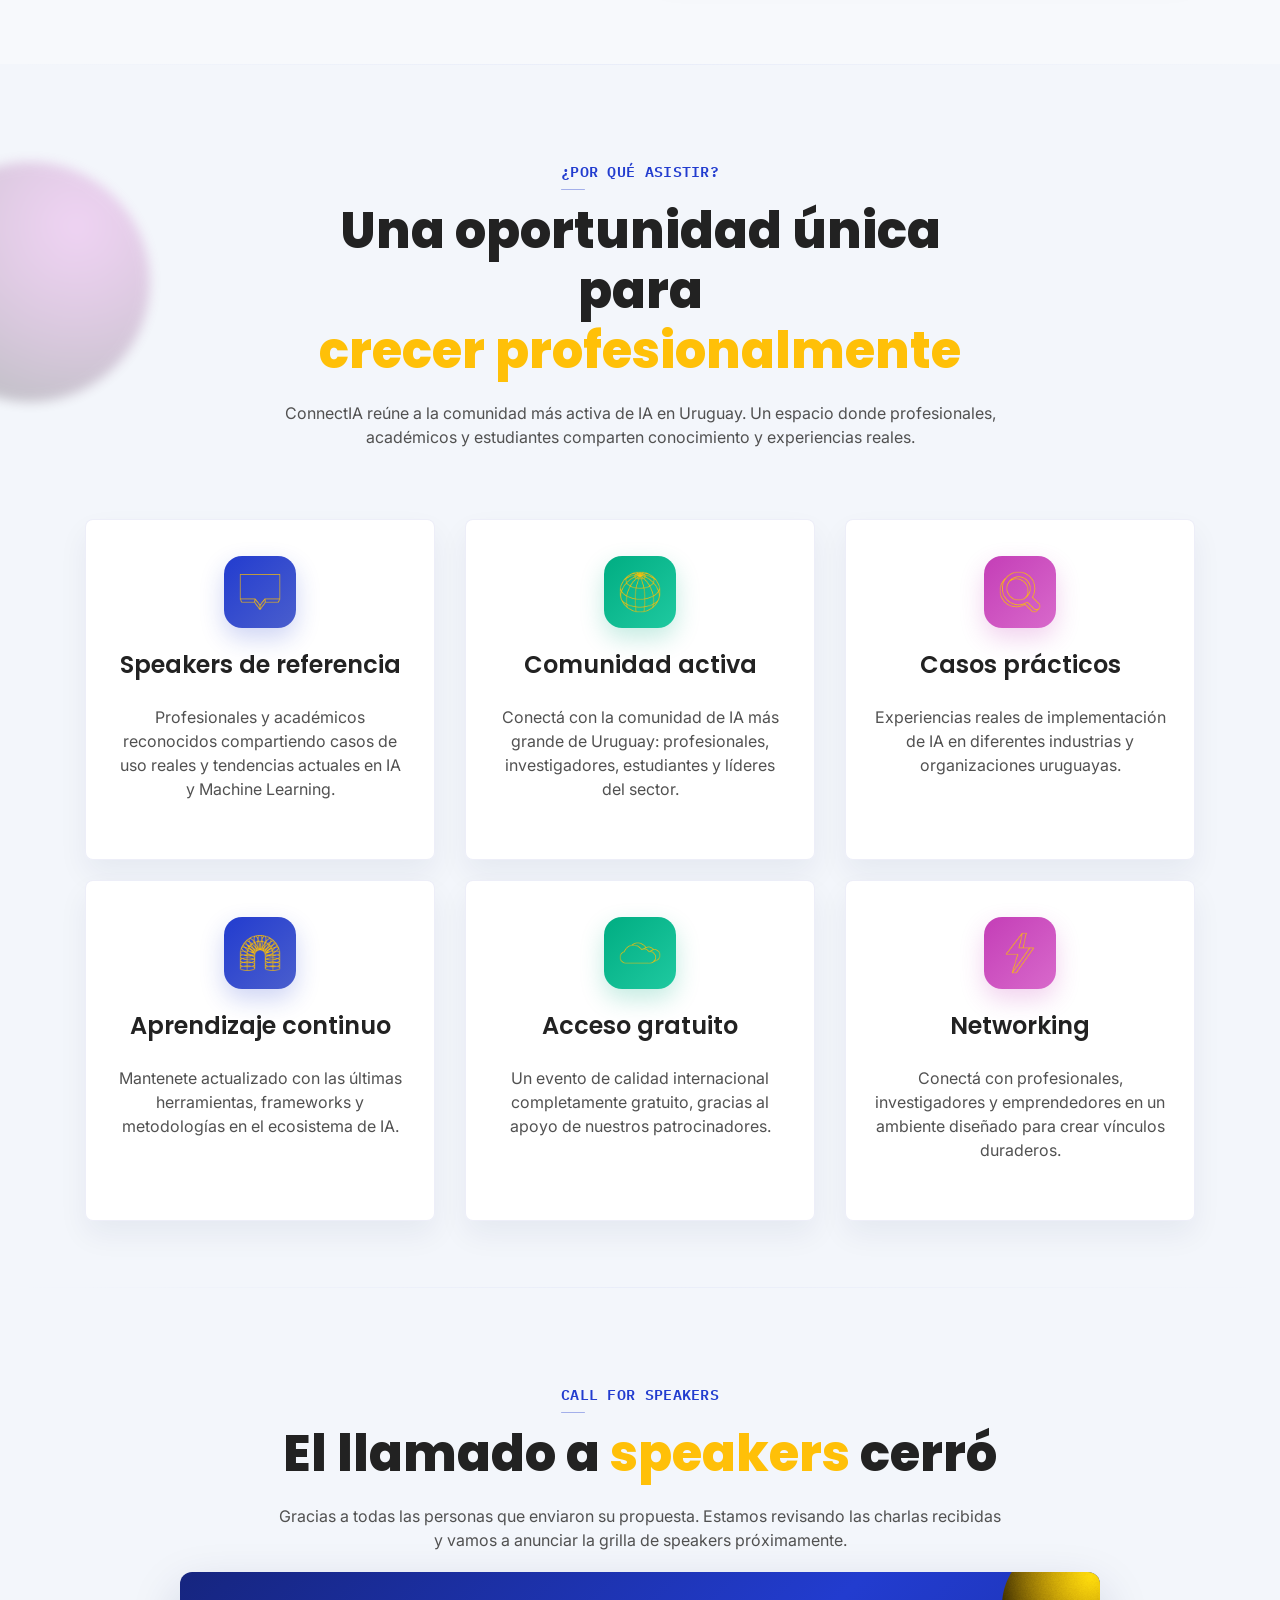
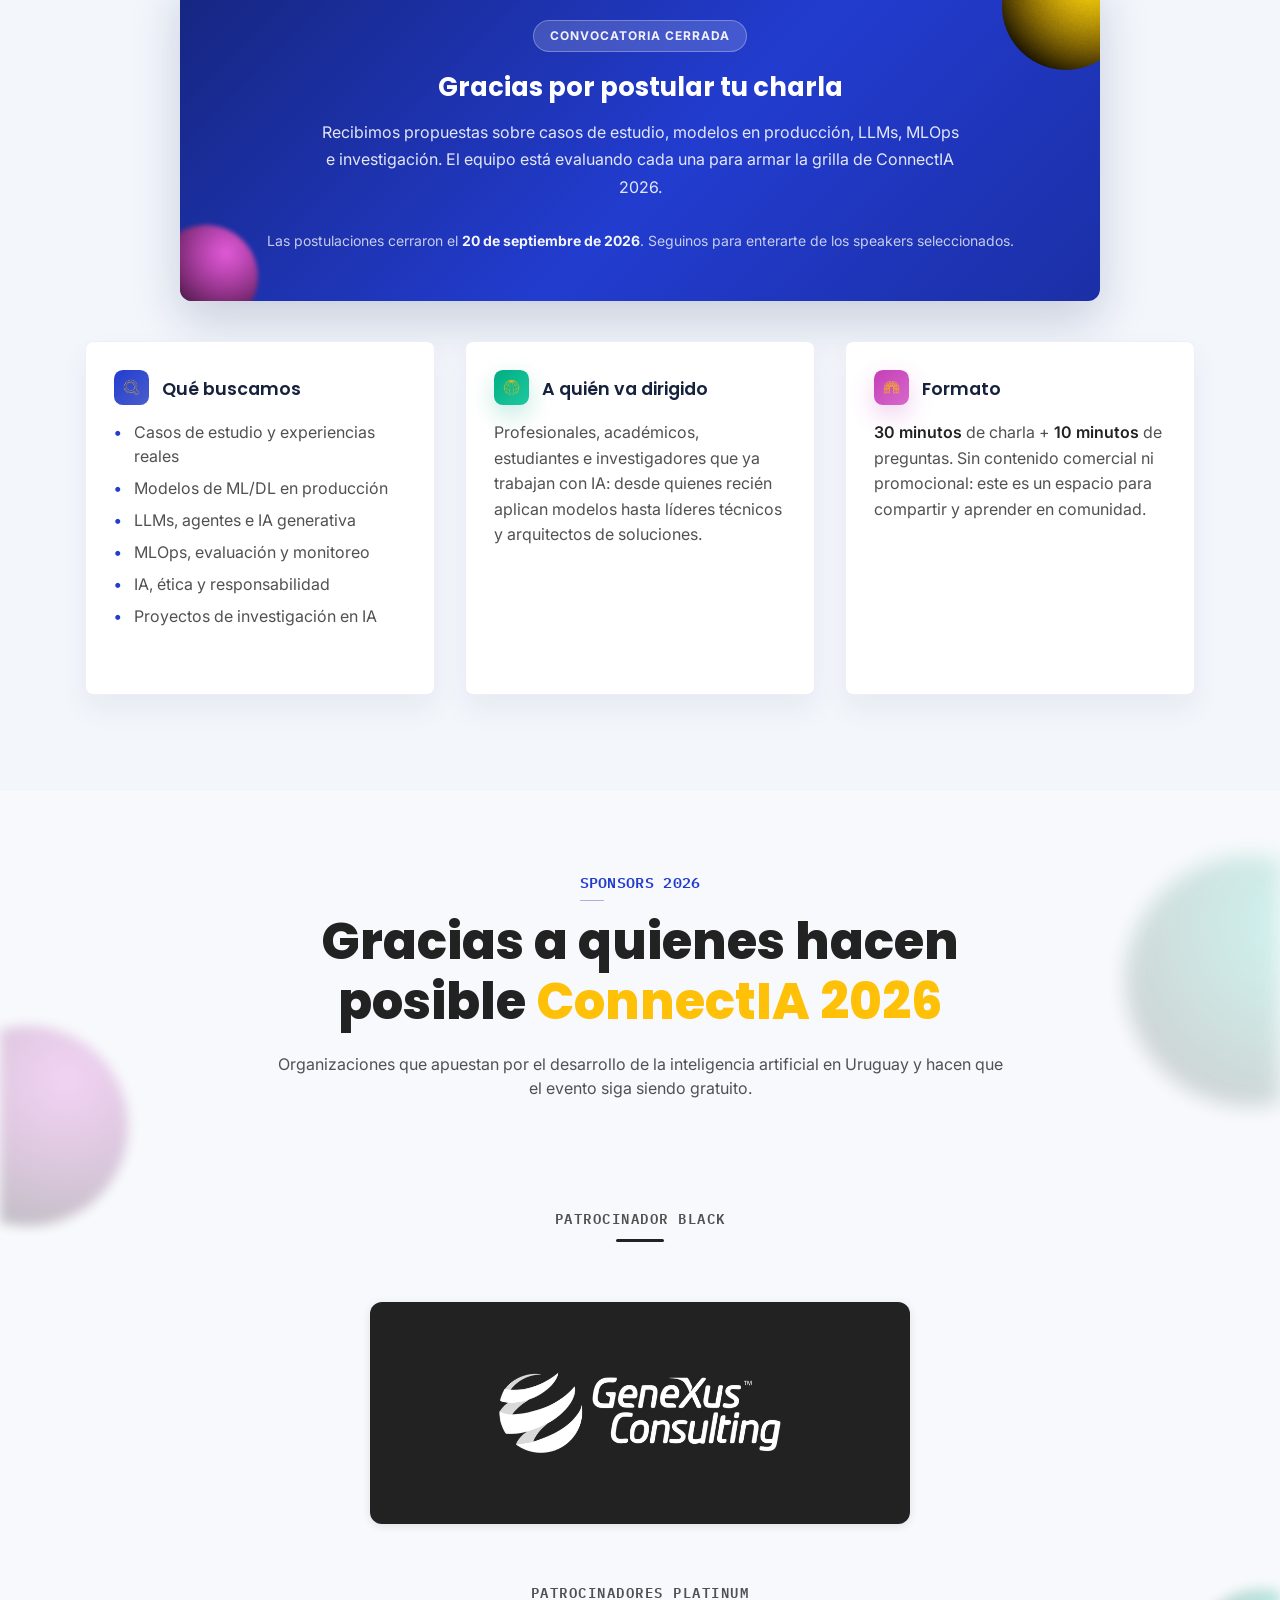
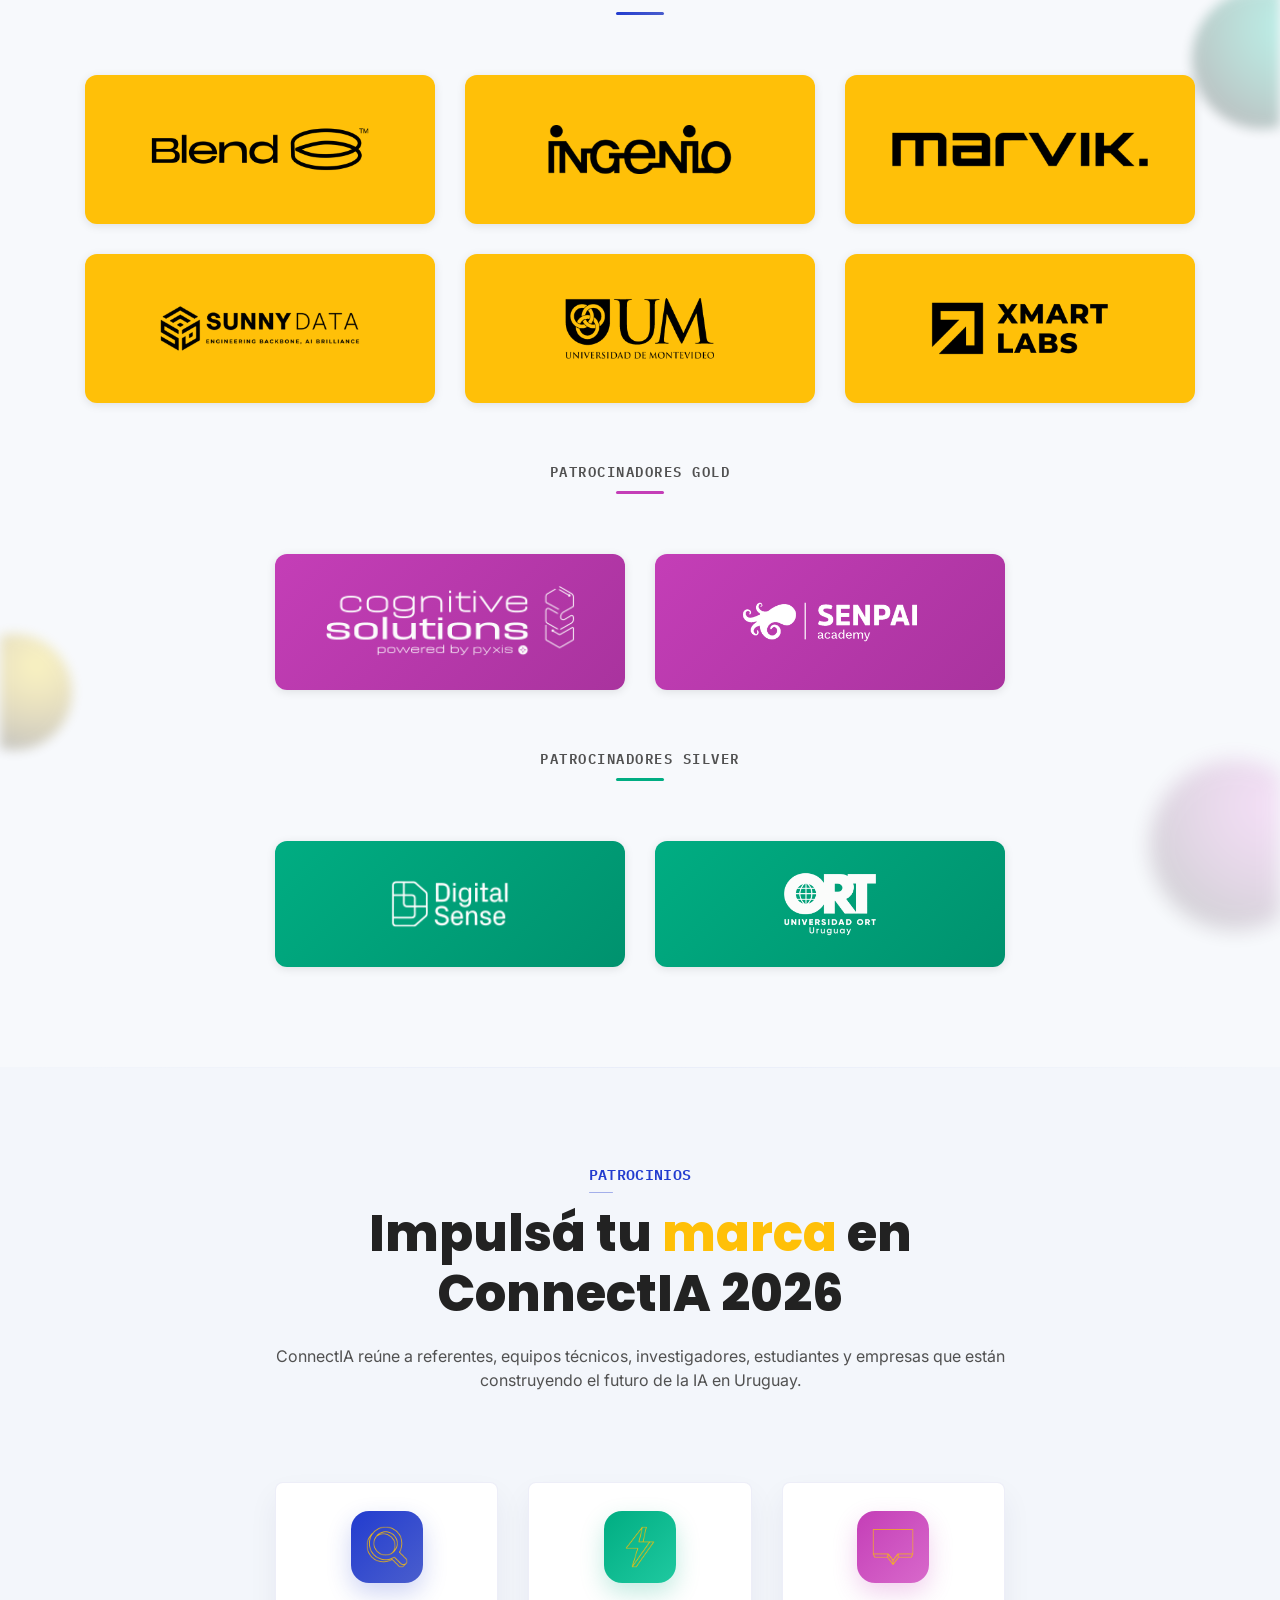
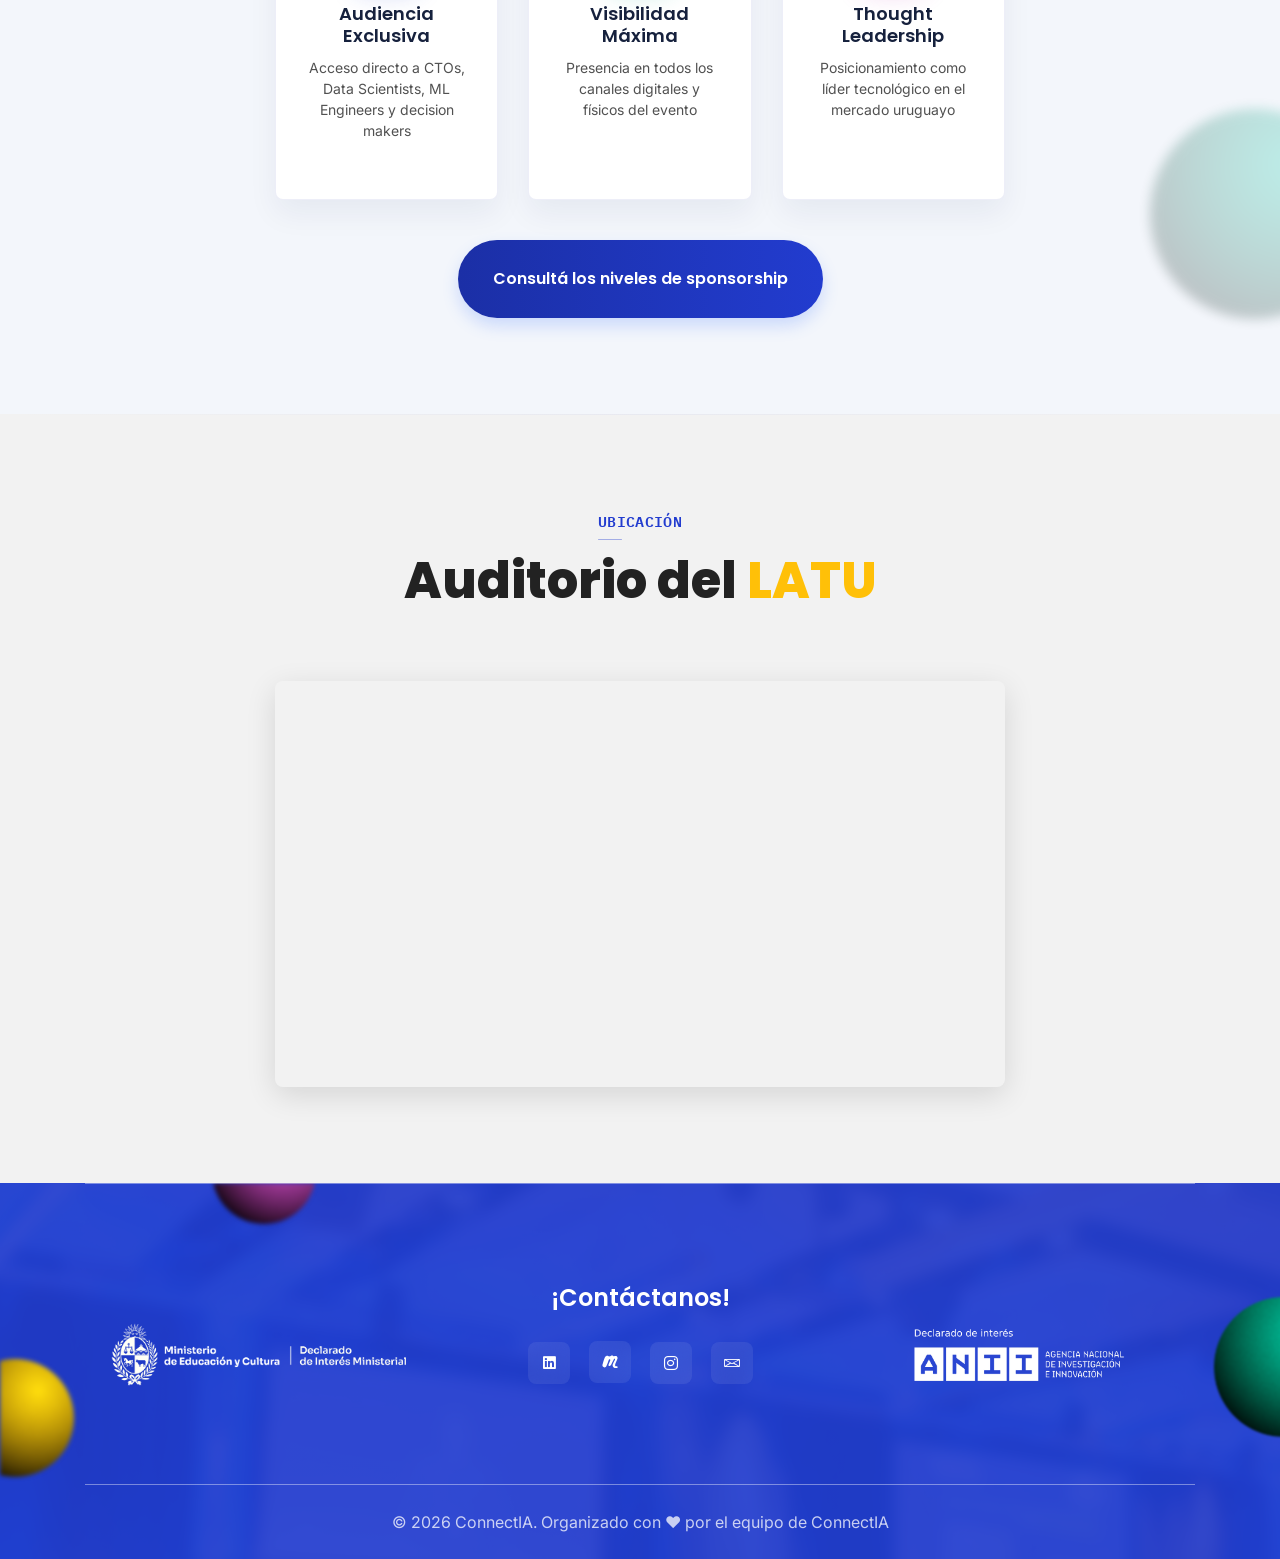
==== commit 6c985000: "Fixes de logo ORT" ====
--- a/index.html
+++ b/index.html
@@ -423,7 +423,7 @@
                     </div>
                     <div class="col-lg-4 col-md-6">
                         <a class="sponsor-tile" href="https://www.ort.edu.uy/" target="_blank" rel="noopener">
-                            <img class="ort-logo" src="assets/images/final/ort-final.png" alt="Universidad ORT Uruguay">
+                            <img class="ort-logo" src="assets/images/2026_sponsors/web/ort.png" alt="Universidad ORT Uruguay">
                         </a>
                     </div>
                 </div>
--- a/assets/css/brand.css
+++ b/assets/css/brand.css
@@ -185,9 +185,7 @@
     background: linear-gradient(135deg, #00AD82 0%, #00926E 100%);
 }
 
-/* La versión existente de ORT es oscura sobre fondo transparente. */
 .sponsors-2026 .sponsor-tile img.ort-logo {
-    filter: brightness(0) invert(1);
     aspect-ratio: 3 / 1;
 }
 
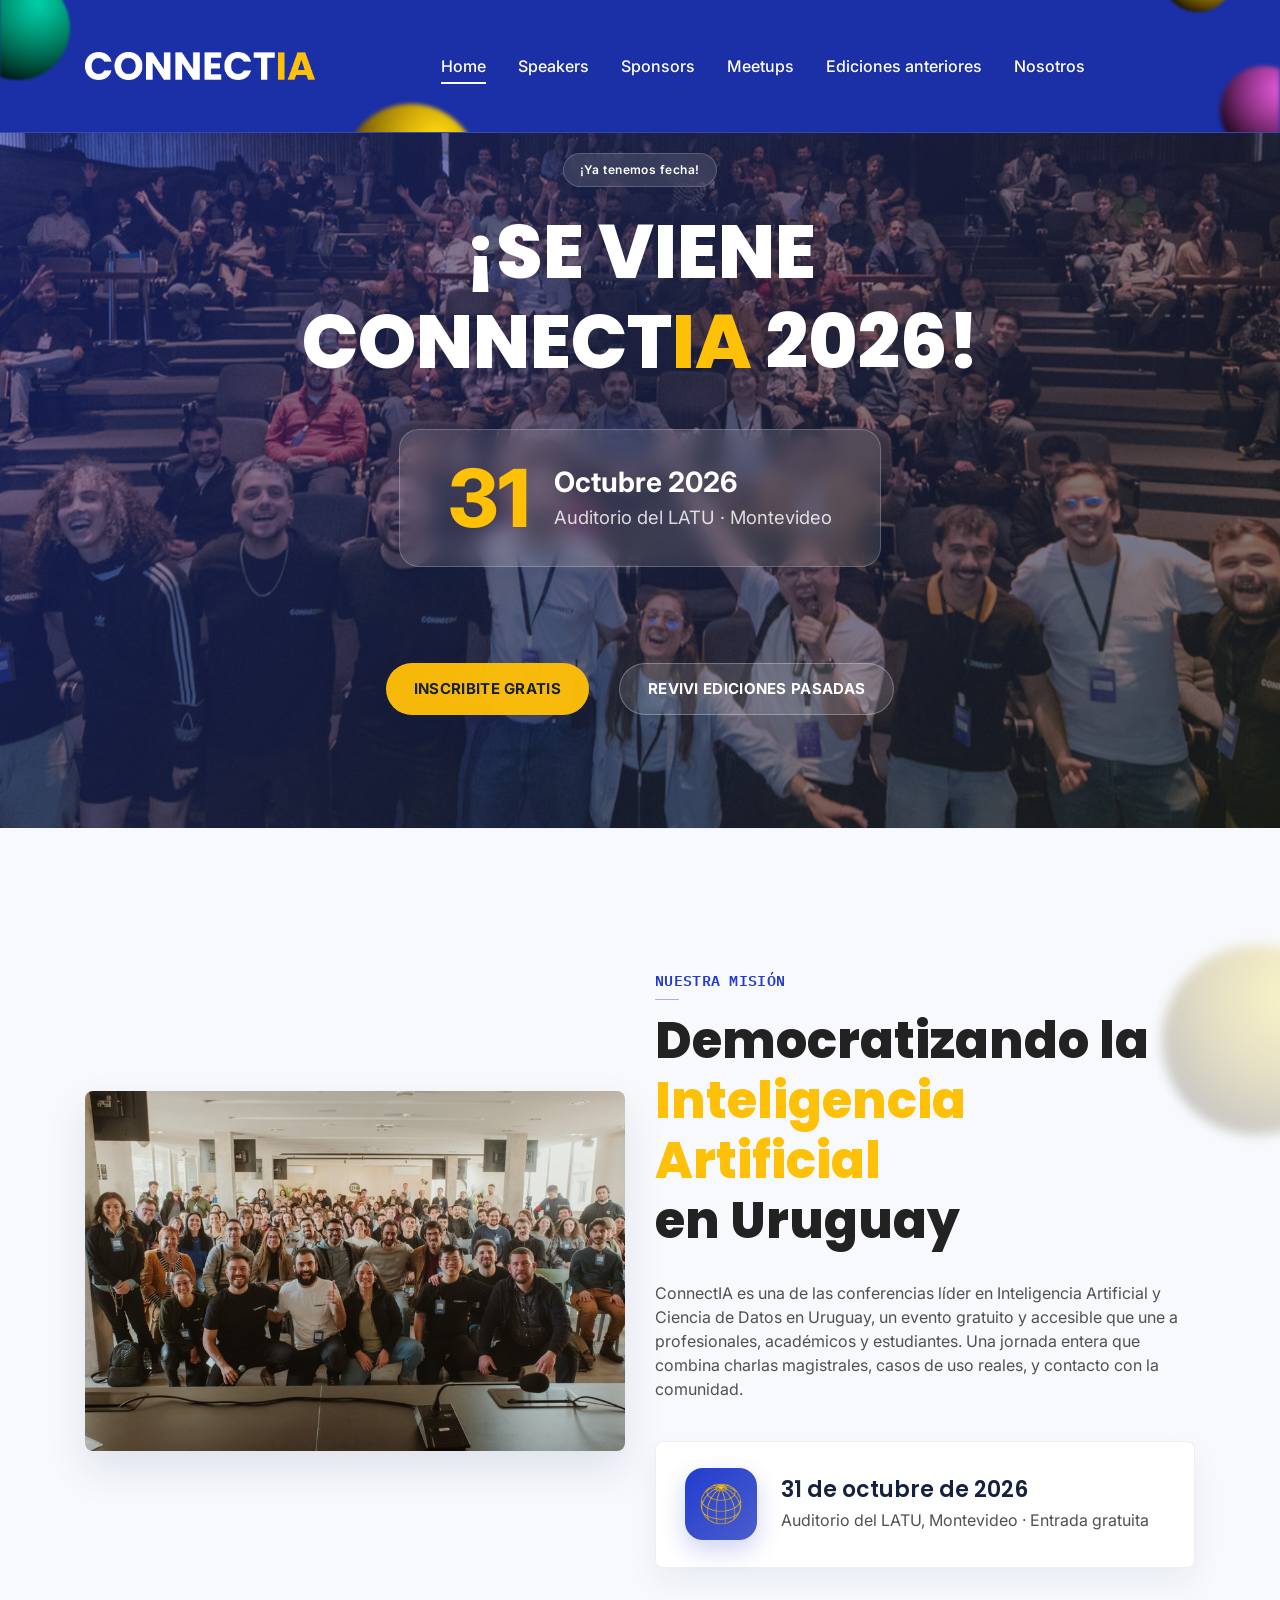
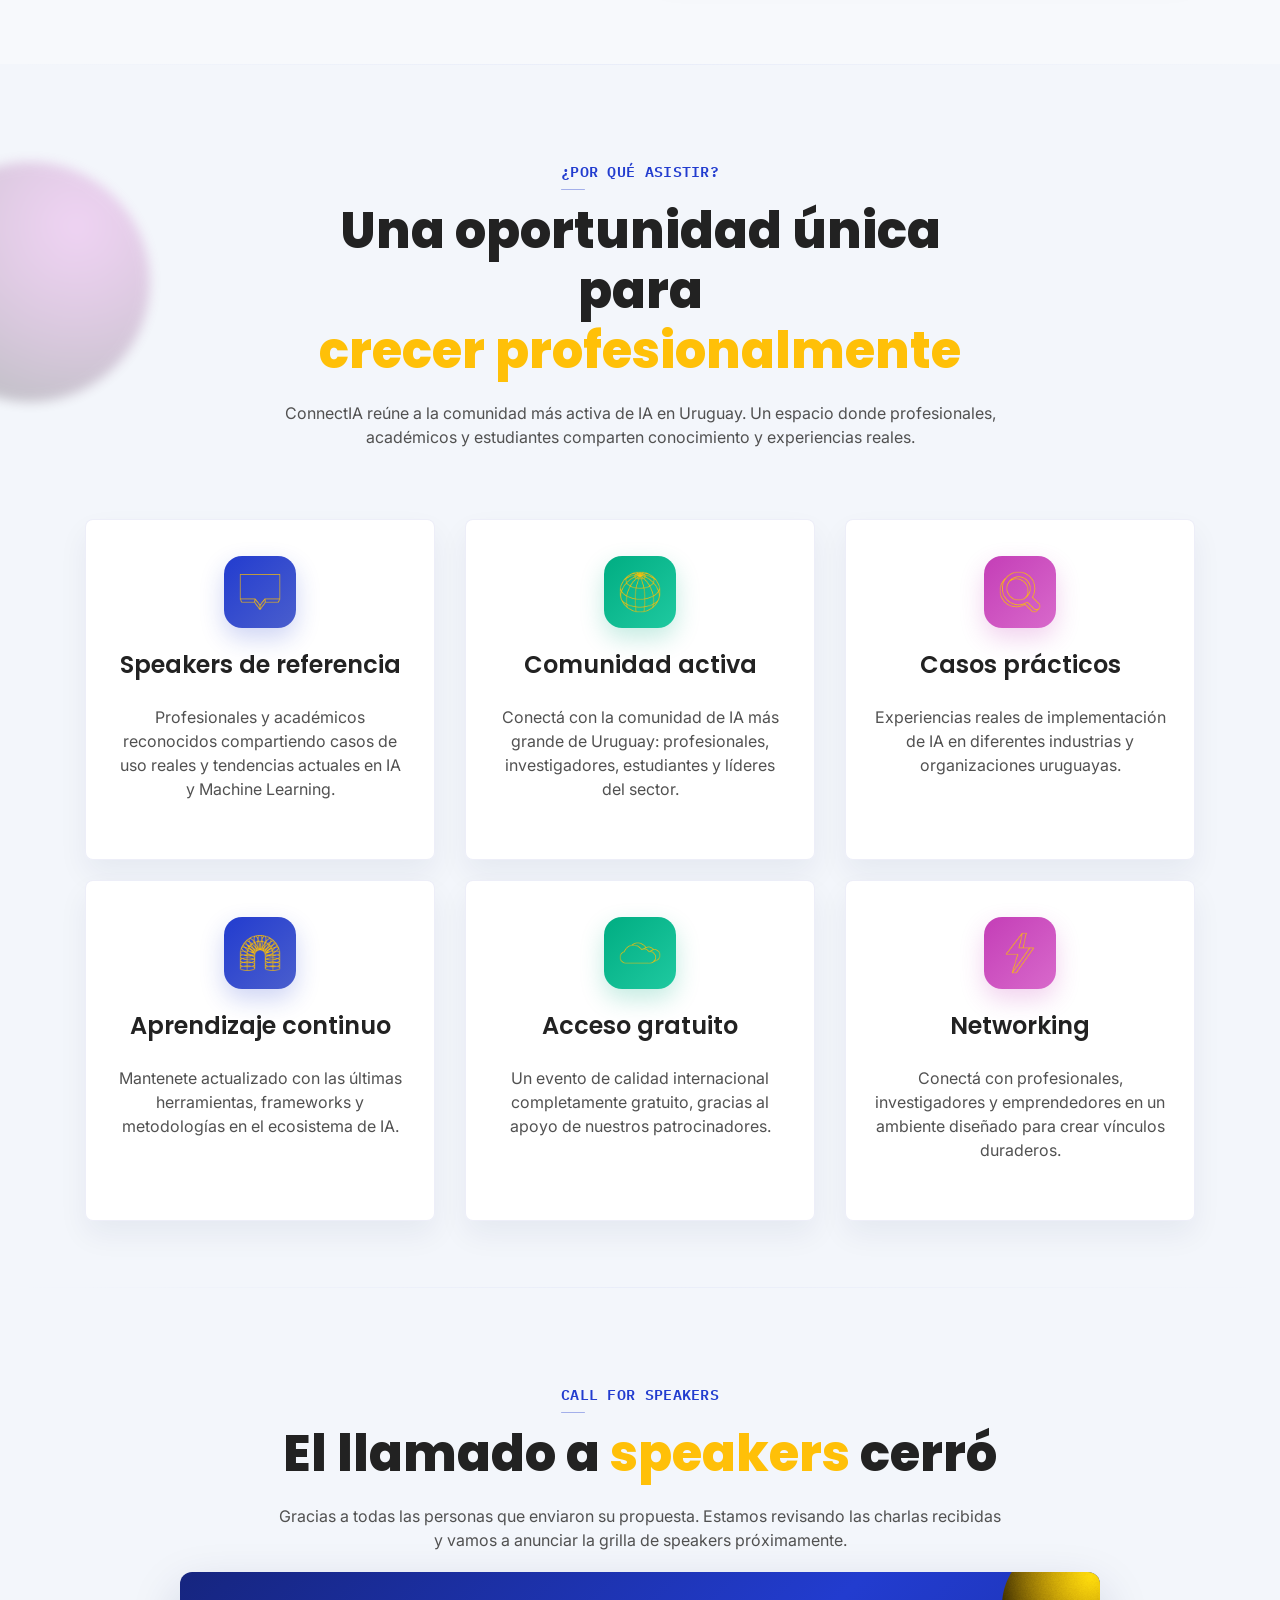
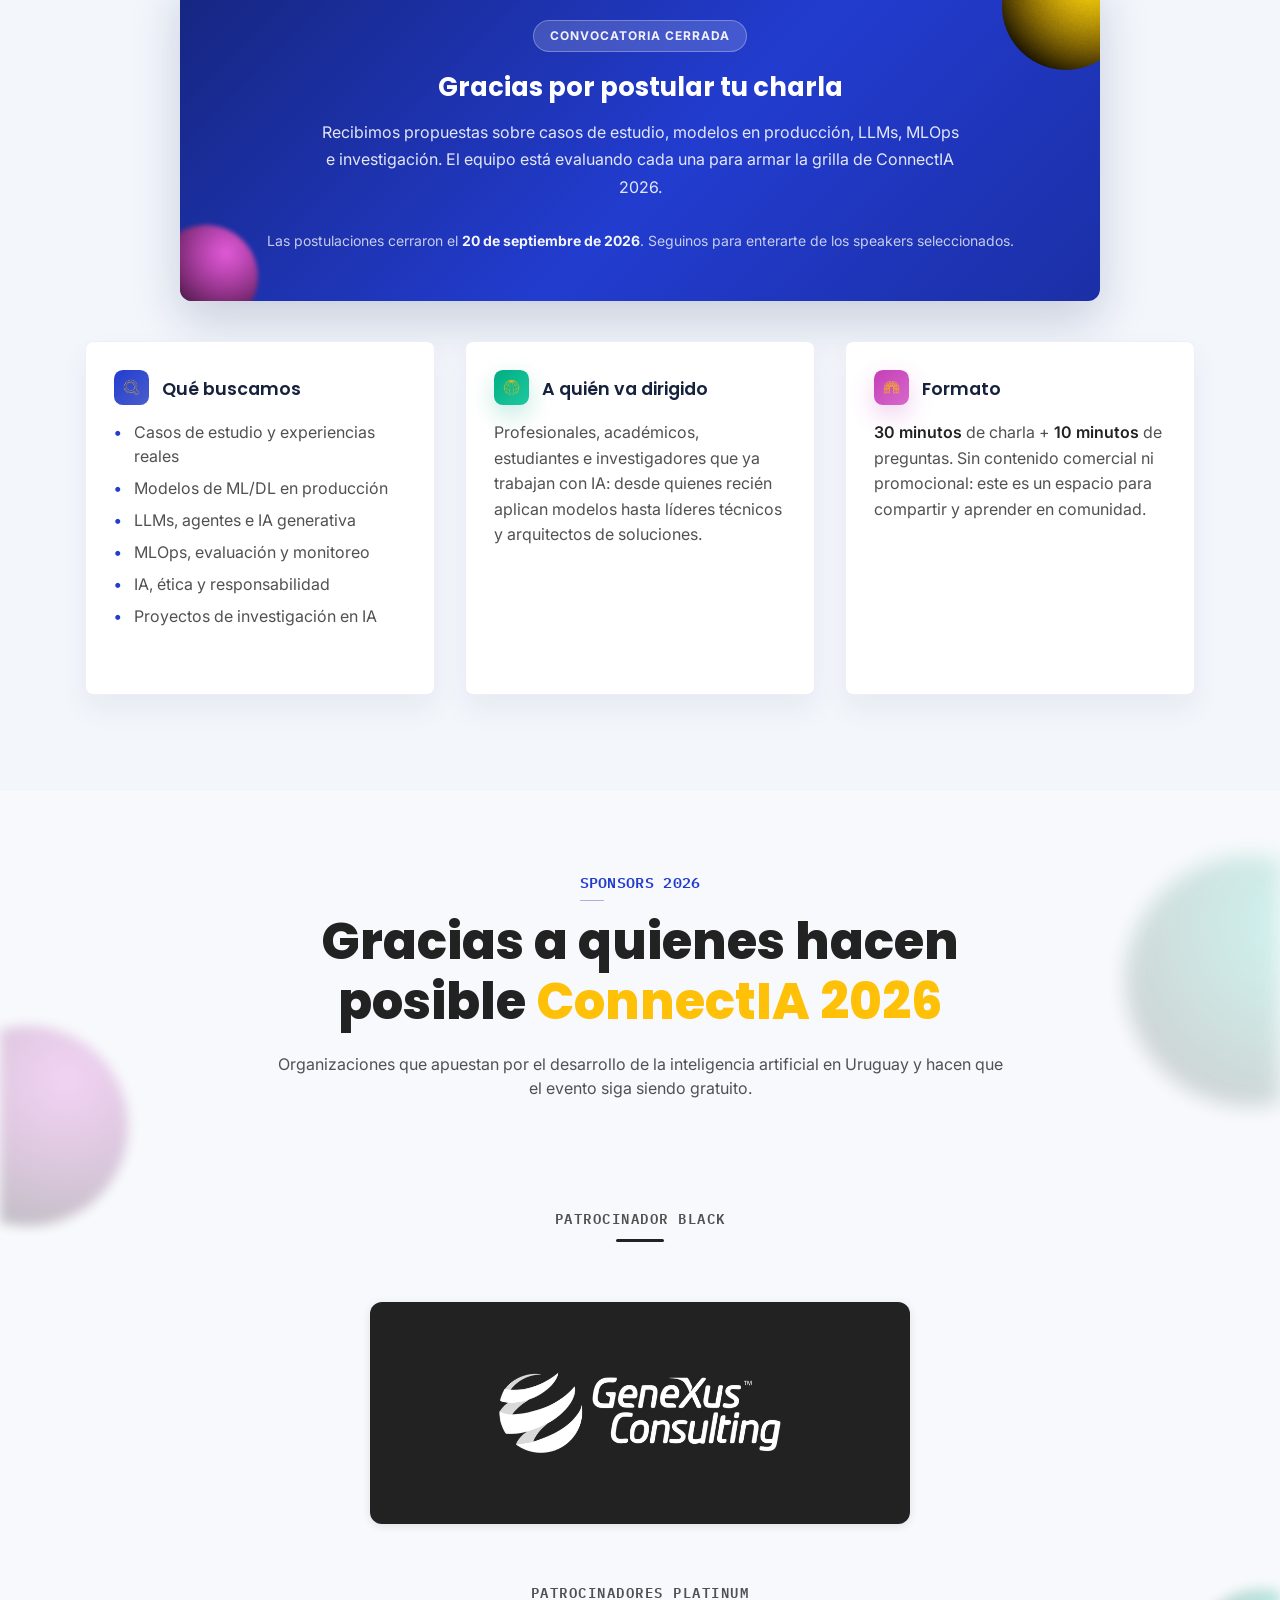
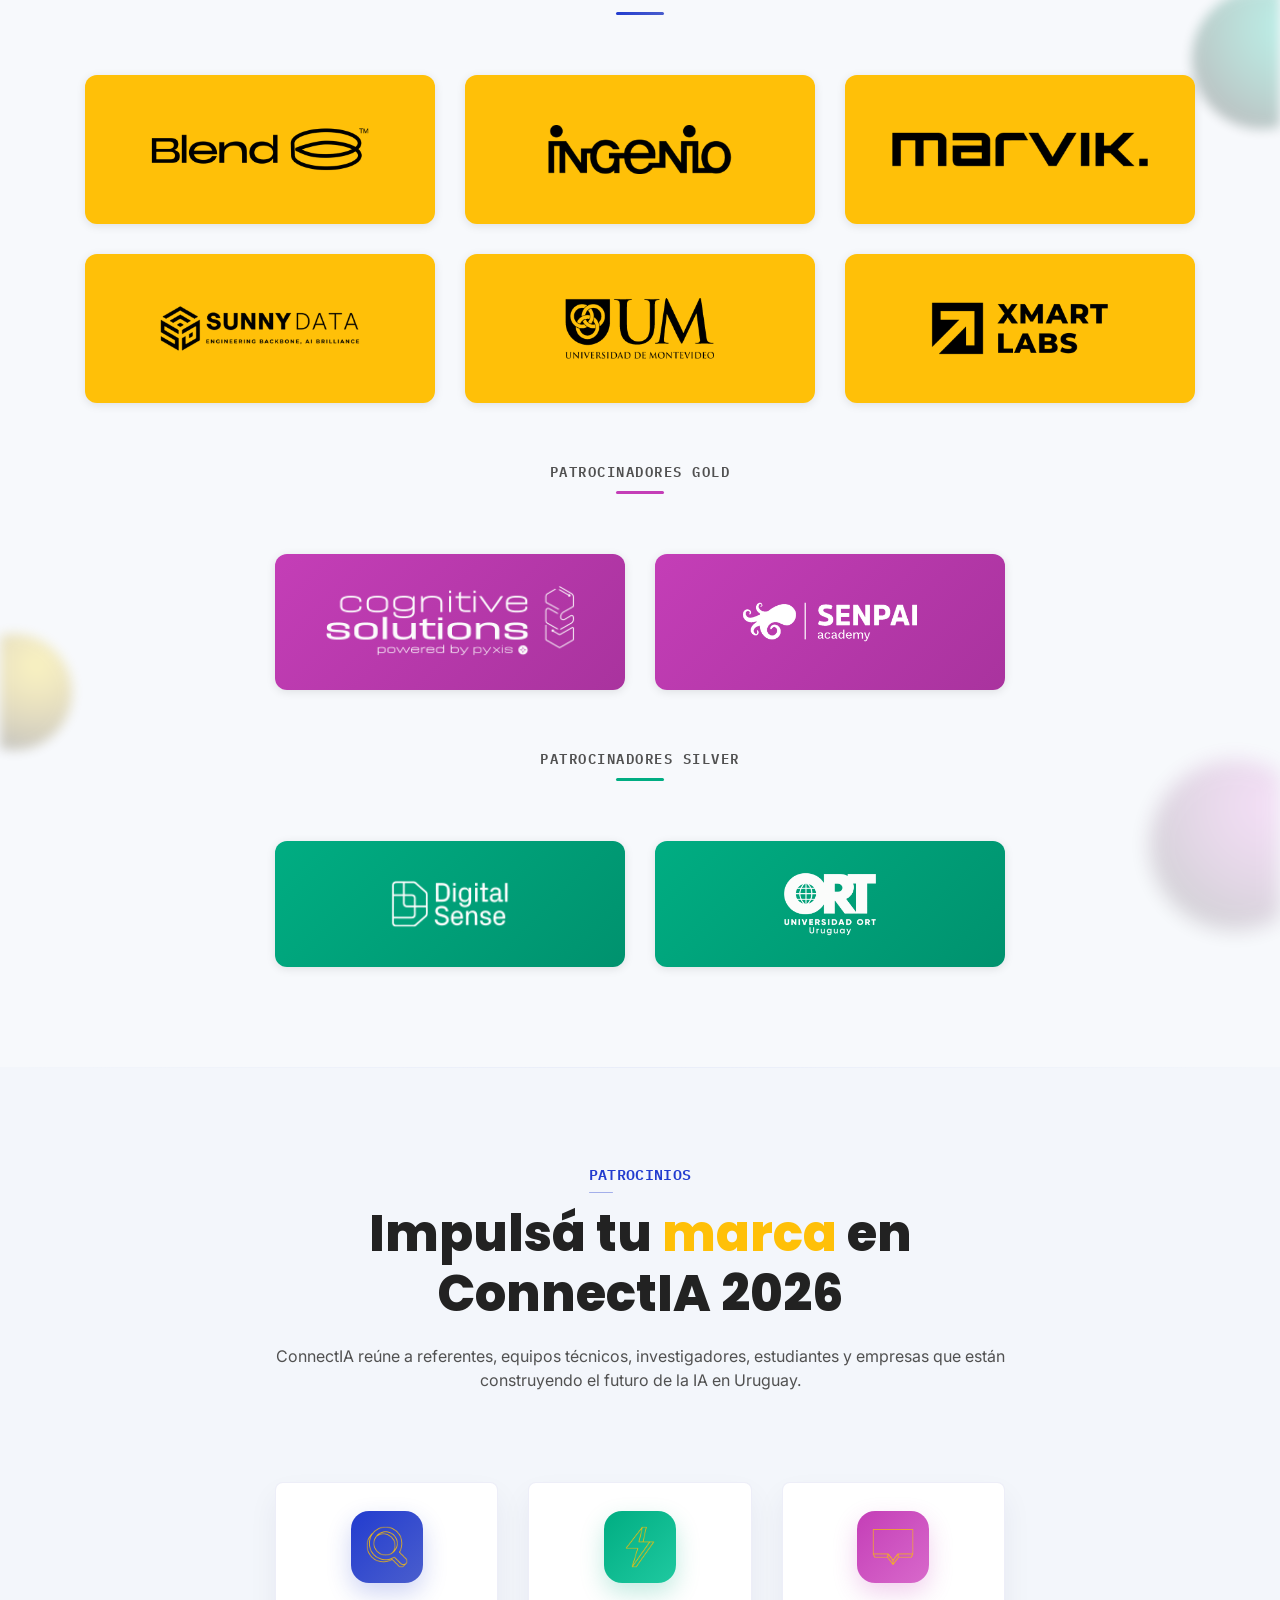
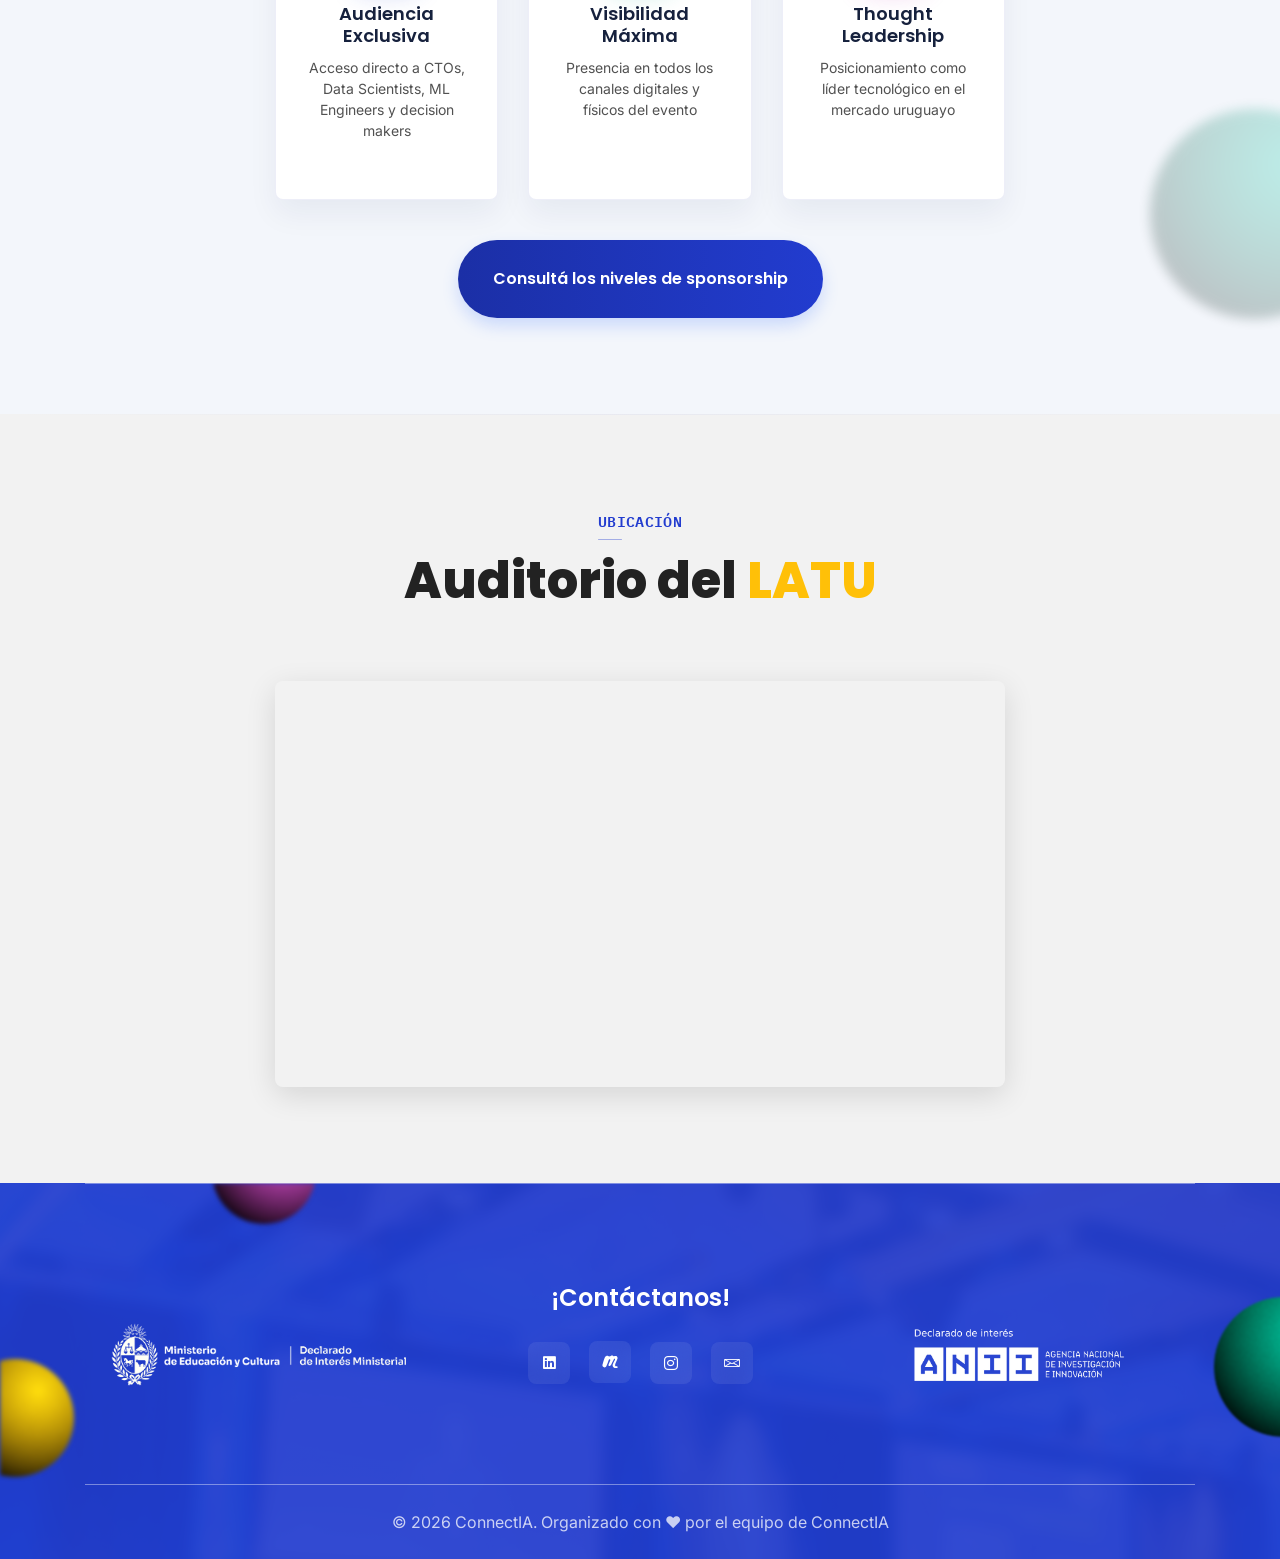
==== commit 80661286: "Merge branch 'site' of github-personal:data-science-uy/conference into site" ====
--- a/index.html
+++ b/index.html
@@ -99,7 +99,7 @@
                                         <a class="page-scroll" href="#home">Home</a>
                                     </li>
                                     <li class="nav-item">
-                                        <a class="page-scroll" href="#speakers">Speakers</a>
+                                        <a href="evento/index.html">Speakers</a>
                                     </li>
                                     <li class="nav-item">
                                         <a class="page-scroll" href="#sponsors">Sponsors</a>
